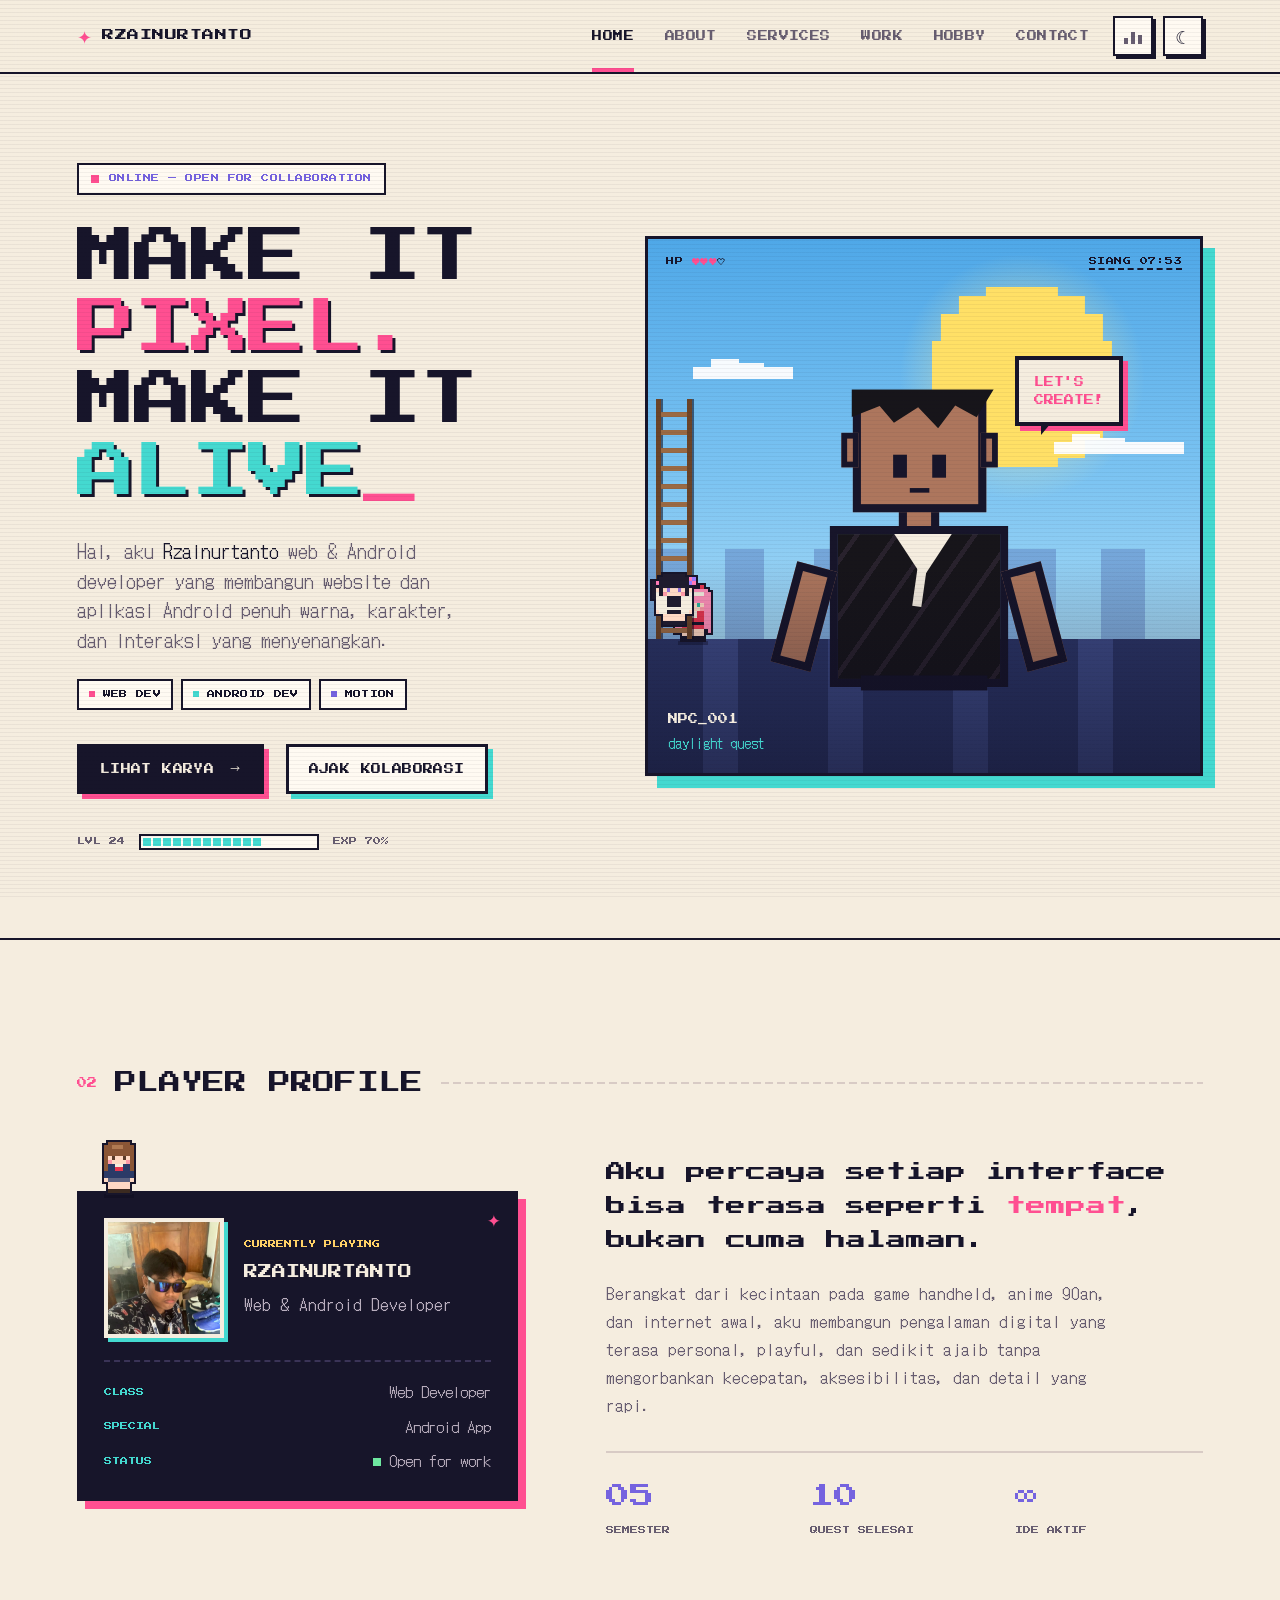
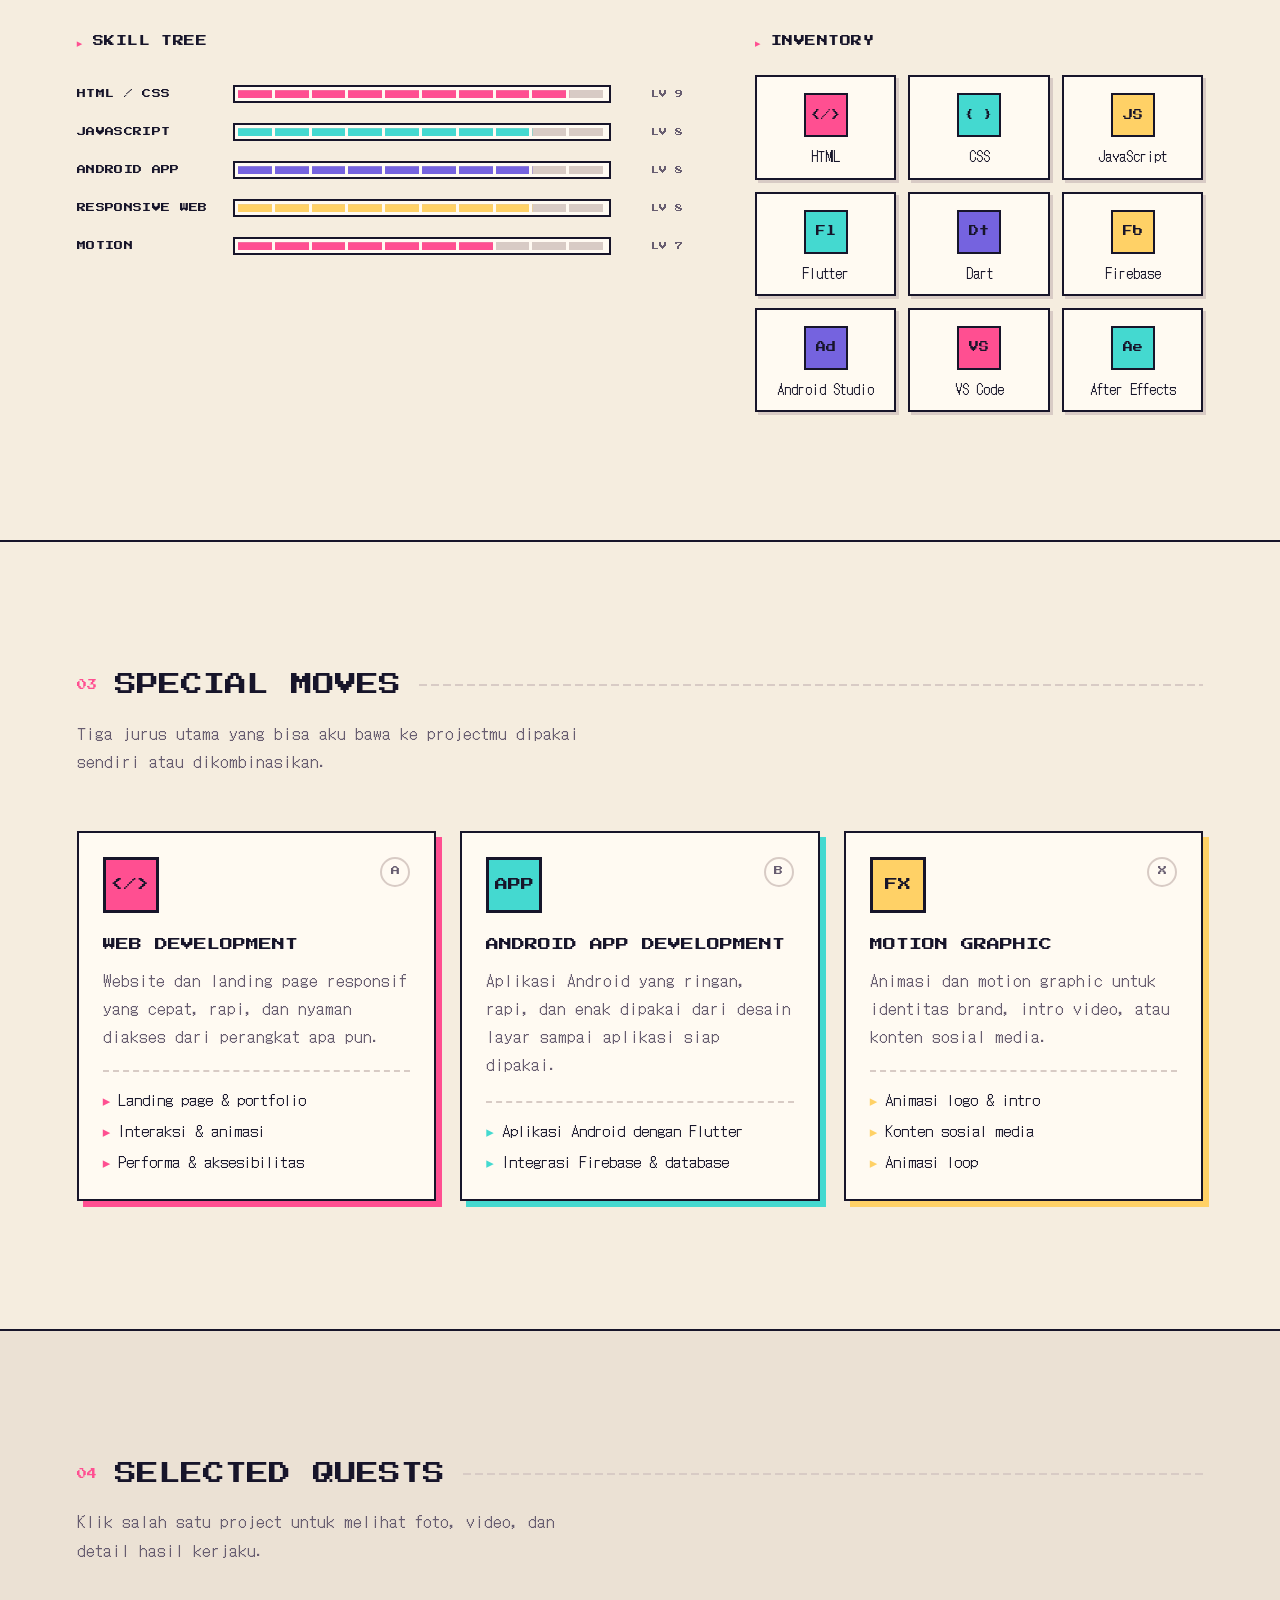
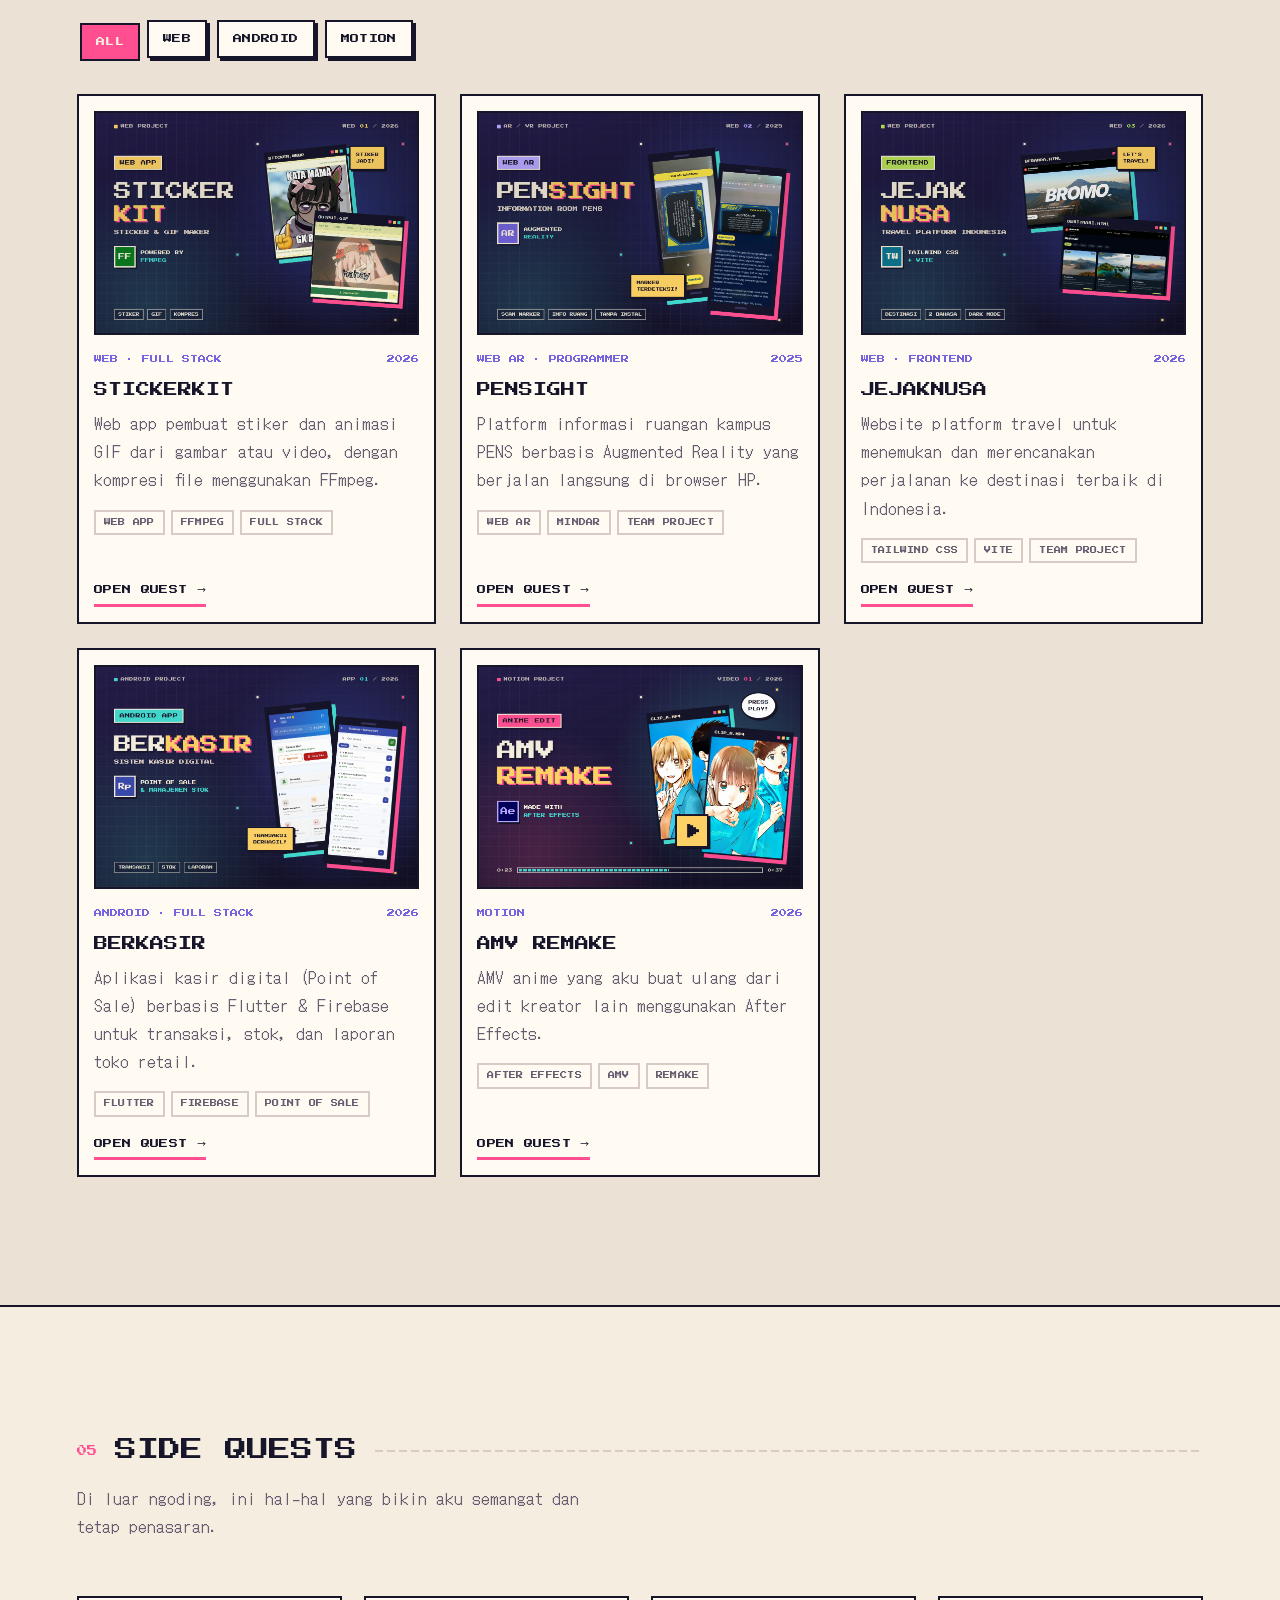
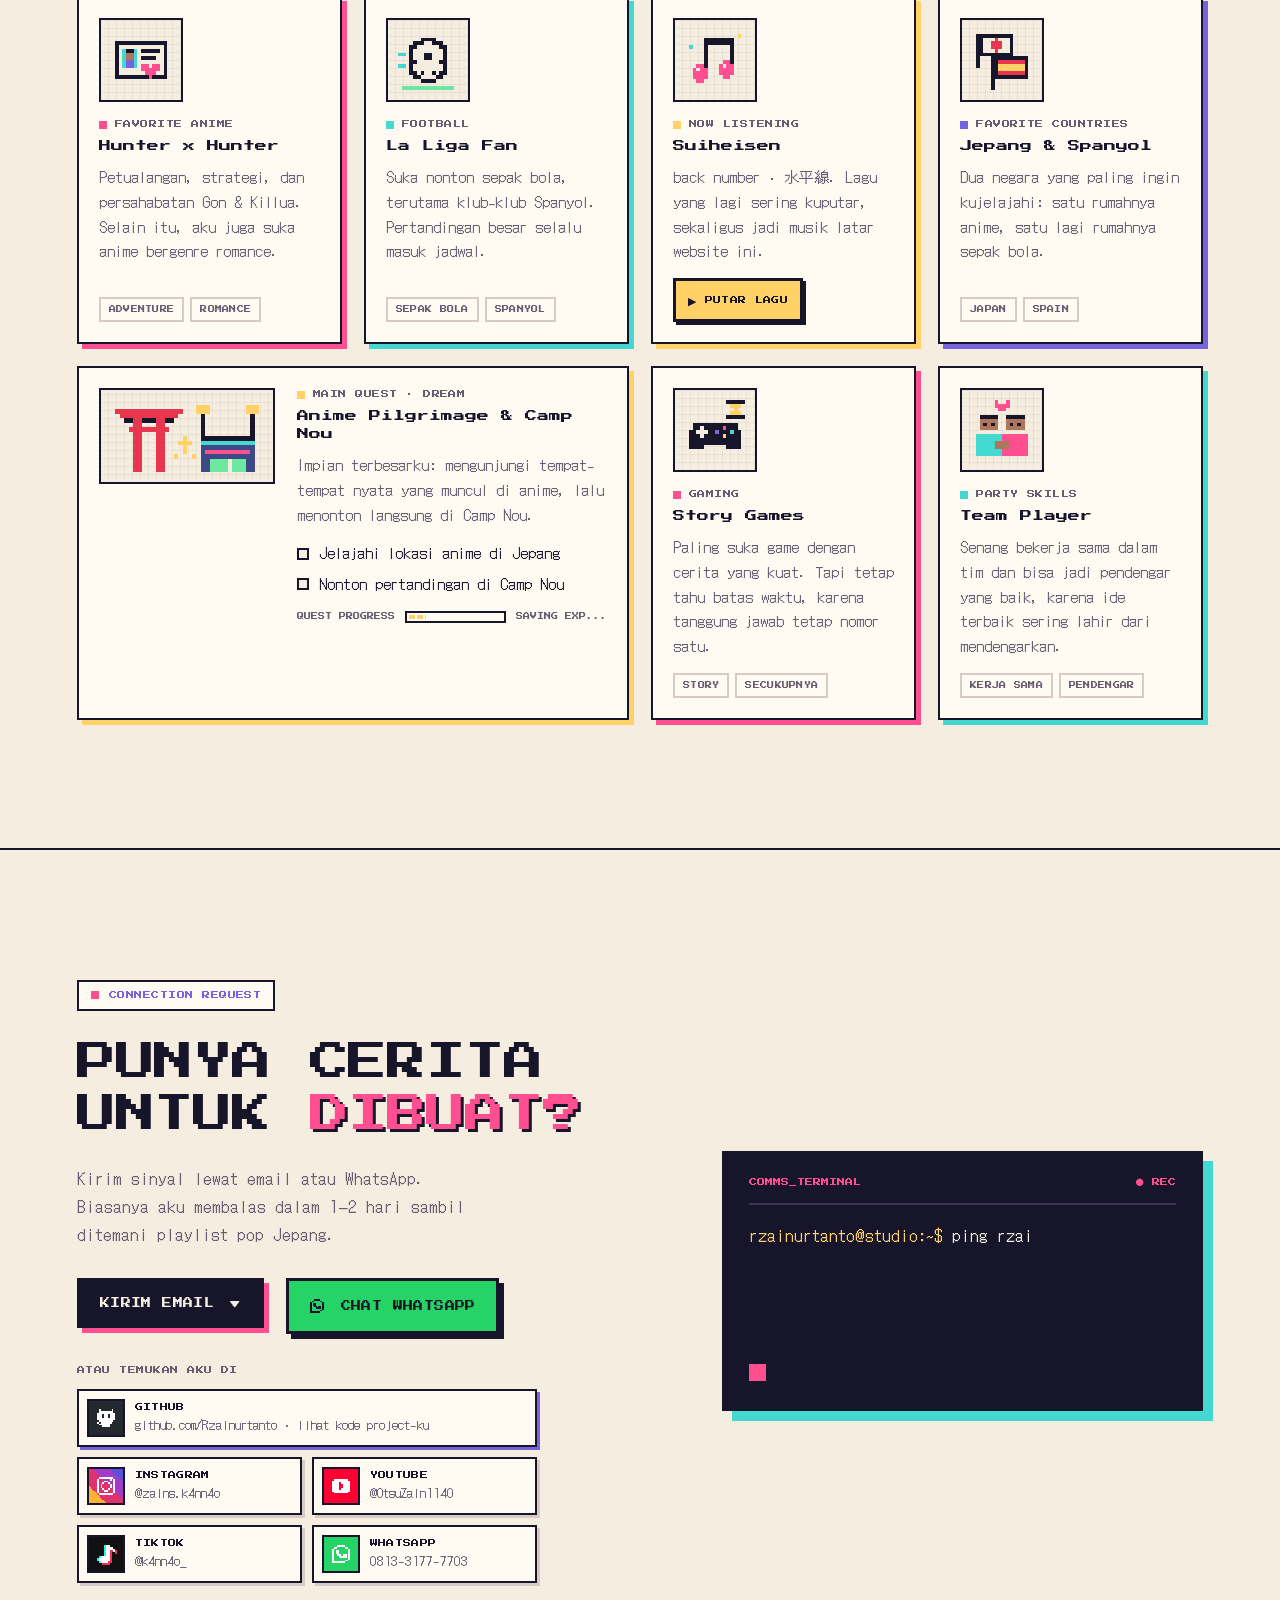
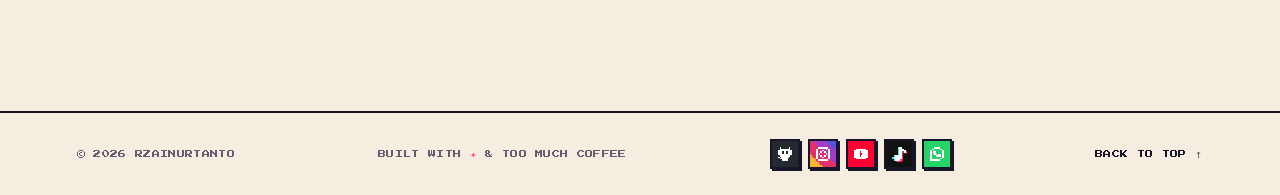
==== index.html @ 4cc68c36 "perbaikan" ====
<!doctype html>
<html lang="id" class="no-js">
<head>
  <meta charset="UTF-8" />
  <meta name="viewport" content="width=device-width, initial-scale=1.0" />
  <title>Rzainurtanto Web &amp; Android Developer</title>
  <meta name="description" content="Portfolio Rzainurtanto, web &amp; Android developer yang membangun website dan aplikasi Android yang cepat, rapi, dan interaktif." />
  <meta name="author" content="Rzainurtanto" />
  <meta name="theme-color" content="#f5eddf" />
  <meta property="og:type" content="website" />
  <meta property="og:title" content="Rzainurtanto — Web &amp; Android Developer" />
  <meta property="og:description" content="Website dan aplikasi Android yang terasa personal, playful, dan rapi." />
  <link rel="icon" href="data:image/svg+xml,%3Csvg xmlns='http://www.w3.org/2000/svg' viewBox='0 0 8 8' shape-rendering='crispEdges'%3E%3Crect width='8' height='8' fill='%2317152a'/%3E%3Cpath fill='%23ff4f91' d='M3 1h2v2h2v2H5v2H3V5H1V3h2z'/%3E%3C/svg%3E" />

  <!-- Terapkan tema sebelum render agar tidak berkedip -->
  <script>
    (function () {
      var root = document.documentElement;
      root.classList.replace('no-js', 'js');
      // Saat refresh, mulai dari atas (jangan pulihkan posisi scroll terakhir)
      if ('scrollRestoration' in history) history.scrollRestoration = 'manual';
      try {
        var theme = localStorage.getItem('theme');
        if (!theme) theme = matchMedia('(prefers-color-scheme: dark)').matches ? 'dark' : 'light';
        root.dataset.theme = theme;
      } catch (e) {}
    })();
  </script>

  <link rel="preconnect" href="https://fonts.googleapis.com" />
  <link rel="preconnect" href="https://fonts.gstatic.com" crossorigin />
  <link href="https://fonts.googleapis.com/css2?family=DotGothic16&family=Press+Start+2P&display=swap" rel="stylesheet" />
  <link rel="stylesheet" href="style.css" />
</head>
<body>
  <a class="skip-link" href="#main">Lewati ke konten</a>
  <div class="scanlines" aria-hidden="true"></div>

  <!-- ============ HEADER ============ -->
  <header class="topbar">
    <div class="topbar-inner">
      <a class="brand" href="#home" aria-label="Rzainurtanto, kembali ke beranda">
        <span class="brand-mark" aria-hidden="true">✦</span> RZAINURTANTO
      </a>

      <nav class="nav" aria-label="Navigasi utama">
        <ul class="nav-links" id="nav-links">
          <li><a class="active" aria-current="true" href="#home"><span>01</span>HOME</a></li>
          <li><a href="#about"><span>02</span>ABOUT</a></li>
          <li><a href="#services"><span>03</span>SERVICES</a></li>
          <li><a href="#work"><span>04</span>WORK</a></li>
          <li><a href="#hobby"><span>05</span>HOBBY</a></li>
          <li><a href="#contact"><span>06</span>CONTACT</a></li>
        </ul>
      </nav>

      <div class="topbar-actions">
        <div class="music-wrap">
          <button class="icon-button music-toggle" type="button" aria-expanded="false" aria-controls="music-panel" aria-label="Buka pemutar musik" title="Musik latar">
            <span class="music-icon" aria-hidden="true"><i></i><i></i><i></i></span>
          </button>
          <div class="music-panel" id="music-panel" role="group" aria-label="Pemutar musik" hidden>
            <div class="music-panel-top">
              <span><span class="music-dot" aria-hidden="true"></span> MUSIC PLAYER</span>
              <button class="music-close" type="button" aria-label="Tutup pemutar musik">X</button>
            </div>
            <div class="music-track">
              <span class="music-disc" aria-hidden="true"></span>
              <div class="music-meta">
                <p class="music-title">Suiheisen</p>
                <p class="music-artist">back number · 水平線</p>
              </div>
            </div>
            <div class="music-controls">
              <button class="music-play" type="button" aria-label="Putar lagu"><i aria-hidden="true"></i></button>
              <label class="music-volume">
                <span>VOL</span>
                <input type="range" min="0" max="100" step="5" value="5" aria-label="Volume musik" />
                <output>5%</output>
              </label>
            </div>
          </div>
        </div>
        <button class="icon-button theme-toggle" type="button" aria-pressed="false" aria-label="Aktifkan mode gelap">
          <span aria-hidden="true">☾</span>
        </button>
        <button class="icon-button menu-toggle" type="button" aria-expanded="false" aria-controls="nav-links" aria-label="Buka menu">
          <span class="burger" aria-hidden="true"></span>
        </button>
      </div>
    </div>
    <div class="exp-bar" aria-hidden="true"><i></i></div>
  </header>

  <main id="main">
    <!-- ============ HERO ============ -->
    <section id="home" class="hero shell" aria-labelledby="hero-title">
      <div class="hero-copy reveal">
        <p class="eyebrow"><span class="blink-dot" aria-hidden="true"></span> ONLINE — OPEN FOR COLLABORATION</p>
        <h1 id="hero-title">
          <span class="line">MAKE IT</span>
          <span class="line pink-text">PIXEL.</span>
          <span class="line">MAKE IT</span>
          <span class="line cyan-text">ALIVE<span class="cursor" aria-hidden="true">_</span></span>
        </h1>
        <p class="hero-intro">Hai, aku <strong>Rzainurtanto</strong> web &amp; Android developer yang membangun website dan aplikasi Android penuh warna, karakter, dan interaksi yang menyenangkan.</p>

        <ul class="role-list" aria-label="Keahlian utama">
          <li style="--c: var(--pink)">WEB DEV</li>
          <li style="--c: var(--cyan)">ANDROID DEV</li>
          <li style="--c: var(--violet)">MOTION</li>
        </ul>

        <div class="hero-actions">
          <a class="pixel-button" href="#work">LIHAT KARYA <span aria-hidden="true">→</span></a>
          <a class="pixel-button ghost" href="#contact">AJAK KOLABORASI</a>
        </div>

        <div class="status-line" aria-hidden="true">
          <span>LVL 24</span>
          <span class="status-bar"><i></i></span>
          <span>EXP 70%</span>
        </div>
      </div>

      <div class="hero-stage reveal" style="--d: .15s">
      <div class="hero-art" role="group" aria-label="Ilustrasi bergaya pixel: karakter di depan langit kota yang berubah mengikuti waktu">
        <div class="stars"></div>
        <div class="hud">
          <span>HP <b>♥♥♥</b>♡</span>
          <button class="hud-time" type="button" title="Klik untuk ganti waktu (pagi, siang, sore, malam)">MALAM 00:00</button>
        </div>
        <div class="moon"></div>
        <div class="cloud cloud-one"></div>
        <div class="cloud cloud-two"></div>
        <div class="city city-back"></div>
        <div class="city city-front"></div>

        <div class="character">
          <div class="head">
            <div class="hair-front"></div>
            <i class="ear left"></i><i class="ear right"></i>
            <span class="face-eye eye-left"></span><span class="face-eye eye-right"></span>
            <span class="mouth"></span>
          </div>
          <div class="neck"></div>
          <div class="body">
            <span class="collar"></span><span class="ribbon"></span>
            <i class="arm arm-left"></i><i class="arm arm-right"></i>
            <span class="pixel-phone"><i class="hand hand-left"></i><i class="hand hand-right"></i></span>
          </div>
        </div>

        <div class="speech-bubble"><span class="bubble-line-one">LET'S</span><br /><span class="bubble-line-two">CREATE!</span></div>
        <div class="ladder" aria-hidden="true"></div>
        <!-- Teman kecil yang berkeliaran di dalam pemandangan (fan art pixel chibi) -->
        <div class="buddy buddy-zerotwo" aria-hidden="true" title="Zero Two">
          <span class="zzz"><i>z</i><i>z</i><i>Z</i></span>
          <svg viewBox="0 0 12 15" shape-rendering="crispEdges">
            <rect x="3" y="0" width="1" height="2" fill="#e8364f"/><rect x="8" y="0" width="1" height="2" fill="#e8364f"/>
            <rect x="2" y="1" width="8" height="1" fill="#ff8fb8"/>
            <rect x="1" y="2" width="10" height="2" fill="#ff8fb8"/>
            <rect x="3" y="2" width="6" height="1" fill="#f5eddf"/>
            <rect x="1" y="4" width="2" height="8" fill="#ff8fb8"/><rect x="9" y="4" width="2" height="8" fill="#ff8fb8"/>
            <rect x="3" y="4" width="6" height="1" fill="#ff8fb8"/>
            <rect x="3" y="5" width="6" height="2" fill="#ffd9c4"/>
            <g class="eye-open"><rect x="4" y="5" width="1" height="1" fill="#2bb5a0"/><rect x="7" y="5" width="1" height="1" fill="#2bb5a0"/></g>
            <g class="eye-closed"><rect x="3.7" y="5.55" width="1.6" height="0.45" fill="#17152a"/><rect x="6.7" y="5.55" width="1.6" height="0.45" fill="#17152a"/></g>
            <rect x="3" y="6" width="1" height="1" fill="#ff9aa8"/><rect x="8" y="6" width="1" height="1" fill="#ff9aa8"/>
            <rect x="3" y="7" width="6" height="5" fill="#e8364f"/>
            <rect x="5" y="7" width="2" height="2" fill="#f5eddf"/>
            <rect x="3" y="10" width="6" height="1" fill="#17152a"/>
            <rect x="1" y="12" width="1" height="1" fill="#ff8fb8"/><rect x="10" y="12" width="1" height="1" fill="#ff8fb8"/>
            <g class="leg-a"><rect x="3" y="12" width="2" height="2" fill="#ffd9c4"/><rect x="7" y="12" width="2" height="2" fill="#ffd9c4"/><rect x="3" y="14" width="2" height="1" fill="#17152a"/><rect x="7" y="14" width="2" height="1" fill="#17152a"/></g>
            <g class="leg-b"><rect x="4" y="12" width="2" height="2" fill="#ffd9c4"/><rect x="6" y="12" width="2" height="2" fill="#ffd9c4"/><rect x="4" y="14" width="2" height="1" fill="#17152a"/><rect x="6" y="14" width="2" height="1" fill="#17152a"/></g>
          </svg>
        </div>

        <div class="buddy buddy-kanao" aria-hidden="true" title="Kanao Tsuyuri">
          <span class="zzz"><i>z</i><i>z</i><i>Z</i></span>
          <svg viewBox="0 0 12 15" shape-rendering="crispEdges">
            <rect x="3" y="1" width="6" height="1" fill="#1f1b2e"/>
            <rect x="2" y="2" width="8" height="3" fill="#1f1b2e"/>
            <rect x="10" y="2" width="1" height="1" fill="#ff7ab6"/><rect x="11" y="2" width="1" height="1" fill="#9c7bff"/>
            <rect x="10" y="3" width="1" height="1" fill="#9c7bff"/><rect x="11" y="3" width="1" height="1" fill="#ff7ab6"/>
            <rect x="0" y="3" width="2" height="1" fill="#1f1b2e"/><rect x="1" y="3" width="1" height="1" fill="#ff7ab6"/>
            <rect x="0" y="4" width="1" height="4" fill="#1f1b2e"/>
            <rect x="2" y="5" width="1" height="2" fill="#1f1b2e"/><rect x="9" y="5" width="1" height="2" fill="#1f1b2e"/>
            <rect x="3" y="5" width="6" height="2" fill="#ffd9c4"/>
            <g class="eye-open"><rect x="4" y="5" width="1" height="1" fill="#8f6bd6"/><rect x="7" y="5" width="1" height="1" fill="#8f6bd6"/></g>
            <g class="eye-closed"><rect x="3.7" y="5.55" width="1.6" height="0.45" fill="#17152a"/><rect x="6.7" y="5.55" width="1.6" height="0.45" fill="#17152a"/></g>
            <rect x="3" y="6" width="1" height="1" fill="#ff9aa8"/><rect x="8" y="6" width="1" height="1" fill="#ff9aa8"/>
            <rect x="2" y="7" width="8" height="5" fill="#f5eddf"/>
            <rect x="4" y="7" width="4" height="5" fill="#1f1b2e"/>
            <rect x="4" y="10" width="4" height="1" fill="#f5eddf"/>
            <g class="leg-a"><rect x="10" y="6" width="1" height="3" fill="#f5eddf"/><rect x="10" y="5" width="1" height="1" fill="#ffd9c4"/><rect x="1" y="8" width="1" height="3" fill="#f5eddf"/><rect x="1" y="11" width="1" height="1" fill="#ffd9c4"/></g>
            <g class="leg-b"><rect x="10" y="8" width="1" height="3" fill="#f5eddf"/><rect x="10" y="11" width="1" height="1" fill="#ffd9c4"/><rect x="1" y="6" width="1" height="3" fill="#f5eddf"/><rect x="1" y="5" width="1" height="1" fill="#ffd9c4"/></g>
            <g class="leg-a"><rect x="3" y="12" width="2" height="2" fill="#ffd9c4"/><rect x="7" y="12" width="2" height="2" fill="#ffd9c4"/><rect x="3" y="14" width="2" height="1" fill="#1f1b2e"/><rect x="7" y="14" width="2" height="1" fill="#1f1b2e"/></g>
            <g class="leg-b"><rect x="4" y="12" width="2" height="2" fill="#ffd9c4"/><rect x="6" y="12" width="2" height="2" fill="#ffd9c4"/><rect x="4" y="14" width="2" height="1" fill="#1f1b2e"/><rect x="6" y="14" width="2" height="1" fill="#1f1b2e"/></g>
          </svg>
        </div>
        <div class="art-label"><span>NPC_001</span><small class="scene-label">night shift</small></div>
      </div>
      </div>
    </section>

    <!-- ============ ABOUT ============ -->
    <section id="about" class="section" aria-labelledby="about-title">
      <div class="shell">
        <div class="section-head reveal">
          <div class="section-heading"><span class="section-number">02</span><h2 id="about-title">PLAYER PROFILE</h2><span class="heading-line"></span></div>
        </div>

        <div class="profile-grid">
          <aside class="profile-card reveal">
            <div class="profile-top">
              <div class="avatar-frame">
                <img class="profile-photo" src="assets/profile/foto-profil.jpg" alt="Foto Rzainurtanto" width="720" height="963" loading="lazy" />
              </div>
              <div>
                <p class="card-kicker">CURRENTLY PLAYING</p>
                <h3>RZAINURTANTO</h3>
                <p class="muted">Web &amp; Android Developer</p>
              </div>
            </div>
            <dl class="profile-meta">
              <div><dt>CLASS</dt><dd>Web Developer</dd></div>
              <div><dt>SPECIAL</dt><dd>Android App</dd></div>
              <div><dt>STATUS</dt><dd><span class="status-dot" aria-hidden="true"></span>Open for work</dd></div>
            </dl>
            <span class="card-corner" aria-hidden="true">✦</span>

            <!-- Chinatsu Kano (fan art pixel chibi) mondar-mandir di atas kartu -->
            <div class="buddy buddy-chinatsu" aria-hidden="true" title="Chinatsu Kano">
              <span class="zzz"><i>z</i><i>z</i><i>Z</i></span>
              <svg viewBox="0 0 12 15" shape-rendering="crispEdges">
                <rect x="3" y="1" width="6" height="1" fill="#8a5636"/>
                <rect x="2" y="2" width="8" height="3" fill="#8a5636"/>
                <rect x="4" y="2" width="3" height="1" fill="#b07a52"/>
                <rect x="2" y="5" width="1" height="4" fill="#8a5636"/><rect x="9" y="5" width="1" height="4" fill="#8a5636"/>
                <rect x="3" y="5" width="6" height="2" fill="#ffd9c4"/>
                <g class="eye-open"><rect x="4" y="5" width="1" height="1" fill="#5a3b2a"/><rect x="7" y="5" width="1" height="1" fill="#5a3b2a"/></g>
                <g class="eye-closed"><rect x="3.7" y="5.55" width="1.6" height="0.45" fill="#17152a"/><rect x="6.7" y="5.55" width="1.6" height="0.45" fill="#17152a"/></g>
                <rect x="3" y="6" width="1" height="1" fill="#ff9aa8"/><rect x="8" y="6" width="1" height="1" fill="#ff9aa8"/>
                <rect x="3" y="7" width="6" height="4" fill="#2b3a67"/>
                <rect x="5" y="7" width="2" height="1" fill="#f5eddf"/>
                <rect x="5" y="8" width="2" height="1" fill="#e8364f"/>
                <rect x="2" y="9" width="1" height="2" fill="#2b3a67"/><rect x="9" y="9" width="1" height="2" fill="#2b3a67"/>
                <rect x="2" y="11" width="1" height="1" fill="#ffd9c4"/><rect x="9" y="11" width="1" height="1" fill="#ffd9c4"/>
                <rect x="3" y="11" width="6" height="1" fill="#5b6180"/>
                <g class="leg-a"><rect x="3" y="12" width="2" height="2" fill="#ffd9c4"/><rect x="7" y="12" width="2" height="2" fill="#ffd9c4"/><rect x="3" y="14" width="2" height="1" fill="#3b2a20"/><rect x="7" y="14" width="2" height="1" fill="#3b2a20"/></g>
                <g class="leg-b"><rect x="4" y="12" width="2" height="2" fill="#ffd9c4"/><rect x="6" y="12" width="2" height="2" fill="#ffd9c4"/><rect x="4" y="14" width="2" height="1" fill="#3b2a20"/><rect x="6" y="14" width="2" height="1" fill="#3b2a20"/></g>
              </svg>
            </div>
          </aside>

          <div class="about-text reveal" style="--d: .1s">
            <p class="big-copy">Aku percaya setiap interface bisa terasa seperti <em>tempat</em>, bukan cuma halaman.</p>
            <p>Berangkat dari kecintaan pada game handheld, anime 90an, dan internet awal, aku membangun pengalaman digital yang terasa personal, playful, dan sedikit ajaib tanpa mengorbankan kecepatan, aksesibilitas, dan detail yang rapi.</p>
            <dl class="stats">
              <div><dt>SEMESTER</dt><dd>05</dd></div>
              <div><dt>QUEST SELESAI</dt><dd>10</dd></div>
              <div><dt>IDE AKTIF</dt><dd>∞</dd></div>
            </dl>
          </div>
        </div>

        <div class="skills-grid">
          <div class="skill-tree reveal">
            <h3 class="panel-title"><span aria-hidden="true">▸</span> SKILL TREE</h3>
            <ul class="skill-list">
              <li class="skill" style="--level: 9; --c: var(--pink); --i: 0"><span class="skill-name">HTML / CSS</span><span class="skill-bar"><i></i></span><span class="skill-level">LV 9<span class="sr-only"> dari 10</span></span></li>
              <li class="skill" style="--level: 8; --c: var(--cyan); --i: 1"><span class="skill-name">JAVASCRIPT</span><span class="skill-bar"><i></i></span><span class="skill-level">LV 8<span class="sr-only"> dari 10</span></span></li>
              <li class="skill" style="--level: 8; --c: var(--violet); --i: 2"><span class="skill-name">ANDROID APP</span><span class="skill-bar"><i></i></span><span class="skill-level">LV 8<span class="sr-only"> dari 10</span></span></li>
              <li class="skill" style="--level: 8; --c: var(--yellow); --i: 3"><span class="skill-name">RESPONSIVE WEB</span><span class="skill-bar"><i></i></span><span class="skill-level">LV 8<span class="sr-only"> dari 10</span></span></li>
              <li class="skill" style="--level: 7; --c: var(--pink); --i: 4"><span class="skill-name">MOTION</span><span class="skill-bar"><i></i></span><span class="skill-level">LV 7<span class="sr-only"> dari 10</span></span></li>
            </ul>
          </div>

          <div class="inventory reveal" style="--d: .1s">
            <h3 class="panel-title"><span aria-hidden="true">▸</span> INVENTORY</h3>
            <ul class="inventory-grid">
              <li><span class="item-icon" style="--c: var(--pink)" aria-hidden="true">&lt;/&gt;</span>HTML</li>
              <li><span class="item-icon" style="--c: var(--cyan)" aria-hidden="true">{ }</span>CSS</li>
              <li><span class="item-icon" style="--c: var(--yellow)" aria-hidden="true">JS</span>JavaScript</li>
              <li><span class="item-icon" style="--c: var(--cyan)" aria-hidden="true">Fl</span>Flutter</li>
              <li><span class="item-icon" style="--c: var(--violet)" aria-hidden="true">Dt</span>Dart</li>
              <li><span class="item-icon" style="--c: var(--yellow)" aria-hidden="true">Fb</span>Firebase</li>
              <li><span class="item-icon" style="--c: var(--violet)" aria-hidden="true">Ad</span>Android Studio</li>
              <li><span class="item-icon" style="--c: var(--pink)" aria-hidden="true">VS</span>VS Code</li>
              <li><span class="item-icon" style="--c: var(--cyan)" aria-hidden="true">Ae</span>After Effects</li>
            </ul>
          </div>
        </div>
      </div>
    </section>

    <!-- ============ SERVICES ============ -->
    <section id="services" class="section" aria-labelledby="services-title">
      <div class="shell">
        <div class="section-head reveal">
          <div class="section-heading"><span class="section-number">03</span><h2 id="services-title">SPECIAL MOVES</h2><span class="heading-line"></span></div>
          <p class="section-lead">Tiga jurus utama yang bisa aku bawa ke projectmu dipakai sendiri atau dikombinasikan.</p>
        </div>

        <div class="moves-grid">
          <article class="move-card reveal" style="--accent: var(--pink)">
            <div class="move-top"><span class="move-icon" aria-hidden="true">&lt;/&gt;</span><span class="move-key" aria-hidden="true">A</span></div>
            <h3>WEB DEVELOPMENT</h3>
            <p>Website dan landing page responsif yang cepat, rapi, dan nyaman diakses dari perangkat apa pun.</p>
            <ul class="move-list"><li>Landing page &amp; portfolio</li><li>Interaksi &amp; animasi</li><li>Performa &amp; aksesibilitas</li></ul>
          </article>
          <article class="move-card reveal" style="--accent: var(--cyan); --d: .1s">
            <div class="move-top"><span class="move-icon" aria-hidden="true">APP</span><span class="move-key" aria-hidden="true">B</span></div>
            <h3>ANDROID APP DEVELOPMENT</h3>
            <p>Aplikasi Android yang ringan, rapi, dan enak dipakai dari desain layar sampai aplikasi siap dipakai.</p>
            <ul class="move-list"><li>Aplikasi Android dengan Flutter</li><li>Integrasi Firebase &amp; database</li></ul>
          </article>
          <article class="move-card reveal" style="--accent: var(--yellow); --d: .2s">
            <div class="move-top"><span class="move-icon" aria-hidden="true">FX</span><span class="move-key" aria-hidden="true">X</span></div>
            <h3>MOTION GRAPHIC</h3>
            <p>Animasi dan motion graphic untuk identitas brand, intro video, atau konten sosial media.</p>
            <ul class="move-list"><li>Animasi logo &amp; intro</li><li>Konten sosial media</li><li>Animasi loop</li></ul>
          </article>
        </div>
      </div>
    </section>

    <!-- ============ WORK ============ -->
    <section id="work" class="section section-alt" aria-labelledby="work-title">
      <div class="shell">
        <div class="section-head reveal">
          <div class="section-heading"><span class="section-number">04</span><h2 id="work-title">SELECTED QUESTS</h2><span class="heading-line"></span></div>
          <p class="section-lead">Klik salah satu project untuk melihat foto, video, dan detail hasil kerjaku.</p>
        </div>

        <div class="filter-tabs reveal" role="group" aria-label="Filter project">
          <button class="filter active" type="button" data-filter="all" aria-pressed="true">ALL</button>
          <button class="filter" type="button" data-filter="web" aria-pressed="false">WEB</button>
          <button class="filter" type="button" data-filter="android" aria-pressed="false">ANDROID</button>
          <button class="filter" type="button" data-filter="motion" aria-pressed="false">MOTION</button>
        </div>
        <p class="sr-only" id="filter-status" aria-live="polite"></p>

        <!--
          CARA MENGISI PROJECT
          - data-images : daftar foto/video hasil kerja (pisahkan dengan koma). Taruh file-nya di folder "assets/projects/<nama-project>/".
                          Video (.mp4 / .webm) otomatis tampil dengan tombol play.
          - data-poster : (opsional) gambar cover untuk project video.
                          Foto pertama otomatis jadi cover kartu. Kalau fotonya belum ada, tampil placeholder.
          - data-link   : link project (website, GitHub, Google Drive, Behance, dll). Kosongkan kalau belum ada.
          - data-link-label : tulisan pada tombol link.
          - data-link-alt / data-link-alt-label : (opsional) tombol link kedua, misalnya video demo.
          - <template class="project-detail"> : deskripsi lengkap yang muncul di jendela detail.
        -->
        <div class="project-grid">
          <article class="project-card reveal" data-category="web"
            data-images="assets/projects/stickerkit/01-upload.jpg, assets/projects/stickerkit/02-crop.jpg, assets/projects/stickerkit/03-editor.jpg, assets/projects/stickerkit/04-hapus-background.jpg, assets/projects/stickerkit/05-pengaturan-teks.jpg, assets/projects/stickerkit/06-hasil-stiker.jpg, assets/projects/stickerkit/07-gif-editor.jpg, assets/projects/stickerkit/08-potong-durasi.jpg, assets/projects/stickerkit/09-hasil-gif.jpg"
            data-poster="assets/projects/stickerkit/poster.jpg"
            data-link="" data-link-label="KUNJUNGI WEBSITE">
            <div class="project-visual visual-one" aria-hidden="true"><span class="visual-sun"></span><span class="visual-window"></span><span class="visual-plant"></span><span class="visual-hint">LIHAT DETAIL</span></div>
            <div class="project-meta"><span>WEB · FULL STACK</span><span>2026</span></div>
            <h3>STICKERKIT</h3>
            <p>Web app pembuat stiker dan animasi GIF dari gambar atau video, dengan kompresi file menggunakan FFmpeg.</p>
            <ul class="project-tags"><li>WEB APP</li><li>FFMPEG</li><li>FULL STACK</li></ul>
            <button type="button" class="project-link">OPEN QUEST <span aria-hidden="true">→</span></button>
            <template class="project-detail">
              <p><strong>StickerKit</strong> adalah web app untuk membuat <strong>stiker</strong> dan <strong>animasi GIF</strong> langsung dari browser. Pengguna cukup mengunggah gambar untuk diubah menjadi stiker, atau mengunggah video untuk dikonversi menjadi GIF, lengkap dengan teks ala meme. Project ini aku buat sebagai <strong>tugas kuliah di PENS</strong> (Politeknik Elektronika Negeri Surabaya).</p>
              <p>Pemrosesan video dan kompresi gambar memakai <strong>FFmpeg</strong>, sehingga hasil akhirnya ringan dan siap dibagikan, misalnya sebagai stiker WhatsApp.</p>
              <h4>PERAN</h4>
              <p><strong>Full Stack Developer.</strong> Aku mengerjakan tampilan dan alur penggunaan di sisi frontend, sekaligus pemrosesan file dengan FFmpeg di sisi backend.</p>
              <h4>FITUR UTAMA</h4>
              <ul>
                <li>Upload gambar (JPG, PNG) atau video (MP4, MOV) hingga 50 MB lewat drag &amp; drop</li>
                <li>Crop gambar dengan opsi rasio 1:1 yang pas untuk stiker WhatsApp</li>
                <li>Hapus background gambar</li>
                <li>Teks ala meme: pilih font, gaya, ukuran, warna, dan outline, lalu geser posisinya langsung di preview</li>
                <li>Export stiker ke PNG atau WebP dengan 3 pilihan resolusi yang sekaligus mengompres ukuran file</li>
                <li>Konversi video ke GIF: potong durasi, atur FPS (5–15), pilih resolusi, dan tambahkan teks yang diembed langsung ke GIF</li>
                <li>Estimasi ukuran file sebelum diunduh</li>
              </ul>
            </template>
          </article>

          <article class="project-card reveal" style="--d: .1s" data-category="web"
            data-images="assets/projects/pensight/01-menu.jpg, assets/projects/pensight/02-scan-marker.jpg, assets/projects/pensight/03-info-ruangan.jpg, assets/projects/pensight/04-tentang.jpg, assets/projects/pensight/05-proses-pengerjaan.jpg"
            data-poster="assets/projects/pensight/poster.jpg"
            data-link="https://rzainurtanto.met.student.pens.ac.id/PENSIGHT/index.html" data-link-label="COBA PENSIGHT"
            data-link-alt="https://www.instagram.com/p/DR6IABmk-td/" data-link-alt-label="VIDEO DEMO">
            <div class="project-visual visual-one" aria-hidden="true"><span class="visual-sun"></span><span class="visual-window"></span><span class="visual-plant"></span><span class="visual-hint">LIHAT DETAIL</span></div>
            <div class="project-meta"><span>WEB AR · PROGRAMMER</span><span>2025</span></div>
            <h3>PENSIGHT</h3>
            <p>Platform informasi ruangan kampus PENS berbasis Augmented Reality yang berjalan langsung di browser HP.</p>
            <ul class="project-tags"><li>WEB AR</li><li>MINDAR</li><li>TEAM PROJECT</li></ul>
            <button type="button" class="project-link">OPEN QUEST <span aria-hidden="true">→</span></button>
            <template class="project-detail">
              <p><strong>PENSIGHT</strong> adalah platform informasi ruangan berbasis <strong>Augmented Reality (AR)</strong> untuk kampus PENS. Cukup arahkan kamera HP ke marker di depan ruangan, lalu papan info virtual muncul melayang di atas marker, lengkap dengan nama ruangan, fungsi, dan fasilitasnya.</p>
              <p>Aplikasinya berjalan langsung di browser (<strong>WebAR</strong>), jadi mahasiswa, dosen, maupun pengunjung bisa memakainya tanpa menginstal aplikasi. Project ini dibuat sebagai <strong>tugas kuliah</strong> oleh tim mahasiswa TRM A 2024 PENS.</p>
              <h4>PERAN</h4>
              <p><strong>Programmer.</strong> Aku mengerjakan sisi kode bersama satu rekan programmer, yaitu halaman web dan sistem ARnya, dalam tim enam orang (1 project manager, 2 programmer, 3 creative) dengan bimbingan dosen pengampu.</p>
              <h4>FITUR UTAMA</h4>
              <ul>
                <li><strong>23 marker</strong> untuk <strong>17 lokasi kampus</strong>: lab multimedia, ruang dosen, auditorium, perpustakaan, mushola, mini teater, data center, cafetaria, dan lainnya</li>
                <li>Saat marker terdeteksi, papan info AR muncul melayang dan tombol "Lihat info" tampil otomatis</li>
                <li>Panel info ruangan (kode ruang, nama, deskripsi, fasilitas) yang tetap terbaca walau kamera digeser</li>
                <li>Halaman tutorial dengan video cara menggunakan</li>
                <li>Berjalan di browser HP tanpa perlu instalasi aplikasi</li>
              </ul>
              <h4>TEKNOLOGI</h4>
              <ul>
                <li>HTML, CSS, dan JavaScript</li>
                <li>A-Frame (framework WebXR) dan MindAR (image tracking) untuk AR di browser</li>
              </ul>
            </template>
          </article>

          <article class="project-card reveal" data-category="web"
            data-images="assets/projects/jejaknusa/01-beranda.jpg, assets/projects/jejaknusa/02-cerita-terbaru.jpg, assets/projects/jejaknusa/03-promosi-travel.jpg, assets/projects/jejaknusa/04-tren-gunung.jpg, assets/projects/jejaknusa/05-jelajahi-indonesia.jpg, assets/projects/jejaknusa/06-daftar-destinasi.jpg, assets/projects/jejaknusa/07-tentang-kami.jpg, assets/projects/jejaknusa/08-galeri.jpg"
            data-poster="assets/projects/jejaknusa/poster.jpg"
            data-link="https://arguspermono.github.io/frontend-web-jejaknusa" data-link-label="KUNJUNGI WEBSITE"
            data-link-alt="https://github.com/arguspermono/frontend-web-jejaknusa" data-link-alt-label="LIHAT DI GITHUB">
            <div class="project-visual visual-one" aria-hidden="true"><span class="visual-sun"></span><span class="visual-window"></span><span class="visual-plant"></span><span class="visual-hint">LIHAT DETAIL</span></div>
            <div class="project-meta"><span>WEB · FRONTEND</span><span>2026</span></div>
            <h3>JEJAKNUSA</h3>
            <p>Website platform travel untuk menemukan dan merencanakan perjalanan ke destinasi terbaik di Indonesia.</p>
            <ul class="project-tags"><li>TAILWIND CSS</li><li>VITE</li><li>TEAM PROJECT</li></ul>
            <button type="button" class="project-link">OPEN QUEST <span aria-hidden="true">→</span></button>
            <template class="project-detail">
              <p><strong>JejakNusa</strong> adalah website platform travel untuk menemukan dan merencanakan perjalanan ke destinasi terbaik di Indonesia, dari Gunung Bromo dan Raja Ampat sampai Candi Borobudur, lengkap dengan cerita perjalanan dan galeri.</p>
              <p>Project ini dibuat sebagai <strong>tugas kuliah</strong> oleh tim lima orang. Fokusnya ada di tampilan dan pengalaman pengguna, jadi data destinasinya disimpan secara statis tanpa database, dan websitenya di-deploy otomatis ke GitHub Pages.</p>
              <h4>PERAN</h4>
              <p><strong>Frontend Developer.</strong> Aku menjadi salah satu dari dua pengembang frontend, membangun halaman dan komponen website bersama rekan satu tim. Timnya terdiri dari project manager, UI/UX designer, 2 frontend developer, dan quality control.</p>
              <h4>FITUR UTAMA</h4>
              <ul>
                <li>Halaman Beranda, Destinasi, Detail Destinasi, Artikel, dan Tentang Kami</li>
                <li>Filter destinasi berdasarkan kategori: alam, budaya, gunung, pantai, dan kota</li>
                <li>Dua bahasa (Indonesia &amp; Inggris) yang bisa diganti kapan saja</li>
                <li>Mode gelap dan terang</li>
                <li>Peta Google Maps untuk rute menuju destinasi</li>
                <li>Komponen modular (navbar, footer, dan lainnya) yang dimuat dengan JavaScript, sehingga kodenya tetap rapi</li>
                <li>Responsif di HP maupun desktop</li>
              </ul>
              <h4>TEKNOLOGI</h4>
              <ul>
                <li>HTML5 dan JavaScript (vanilla)</li>
                <li>Tailwind CSS</li>
                <li>Vite sebagai build tool</li>
                <li>GitHub Actions untuk deploy otomatis ke GitHub Pages</li>
              </ul>
            </template>
          </article>

          <article class="project-card reveal" style="--d: .1s" data-category="android"
            data-images="assets/projects/berkasir/01-loading.jpg, assets/projects/berkasir/02-pilih-kasir.jpg, assets/projects/berkasir/03-login.jpg, assets/projects/berkasir/04-dashboard.jpg, assets/projects/berkasir/05-transaksi.jpg, assets/projects/berkasir/06-riwayat.jpg, assets/projects/berkasir/07-pelanggan.jpg, assets/projects/berkasir/08-laporan.jpg"
            data-poster="assets/projects/berkasir/poster.jpg"
            data-link="" data-link-label="LIHAT DI GITHUB">
            <div class="project-visual visual-four" aria-hidden="true"><span class="app-phone"><span class="app-screen"><i></i><i></i><i></i><i></i><i></i></span></span><span class="app-badge">v1.0</span><span class="visual-hint">LIHAT DETAIL</span></div>
            <div class="project-meta"><span>ANDROID · FULL STACK</span><span>2026</span></div>
            <h3>BERKASIR</h3>
            <p>Aplikasi kasir digital (Point of Sale) berbasis Flutter &amp; Firebase untuk transaksi, stok, dan laporan toko retail.</p>
            <ul class="project-tags"><li>FLUTTER</li><li>FIREBASE</li><li>POINT OF SALE</li></ul>
            <button type="button" class="project-link">OPEN QUEST <span aria-hidden="true">→</span></button>
            <template class="project-detail">
              <p><strong>Berkasir</strong> adalah aplikasi kasir digital (Point of Sale) untuk Android yang aku bangun dengan <strong>Flutter</strong> dan <strong>Firebase</strong>, dan diterapkan di <strong>Tabreez Mart</strong>. Aplikasi ini menggantikan pencatatan manual: penjualan, stok, pembelian ke supplier, sampai laporan laba rugi tercatat rapi dalam satu sistem.</p>
              <p>Dari satu codebase, aku menghasilkan <strong>dua aplikasi</strong>: <strong>Berkasir Kasir</strong> untuk melayani pembeli di meja kasir, dan <strong>Berkasir Owner</strong> untuk pemilik toko yang memantau bisnis. Data tersinkron secara real-time lewat Cloud Firestore, dengan hak akses berbeda untuk owner dan kasir.</p>
              <h4>PERAN</h4>
              <p><strong>Full Stack Developer.</strong> Aku mengerjakan tampilan dan alur aplikasi di Flutter, sekaligus sisi backend di Firebase: struktur database, autentikasi akun kasir, dan aturan hak akses.</p>
              <h4>FITUR UTAMA</h4>
              <ul>
                <li>Login kasir dengan PIN, multi-akun, dan manajemen shift (ganti shift &amp; tutup toko)</li>
                <li>Transaksi cepat: cari produk, filter kategori, scan barcode dengan kamera, dan harga khusus per pelanggan</li>
                <li>Cetak struk ke printer thermal Bluetooth atau kirim struk lewat WhatsApp</li>
                <li>Faktur pembelian supplier, stock opname, retur pembeli, dan retur ke supplier</li>
                <li>Laporan transaksi, stok, dan laba rugi yang bisa diekspor ke PDF dan Excel</li>
                <li>Generate dan cetak label barcode produk, serta import data produk dari CSV</li>
                <li>Log aktivitas kasir yang bisa dipantau oleh owner</li>
              </ul>
              <h4>TEKNOLOGI</h4>
              <ul>
                <li>Flutter (Dart), sekitar 30.000 baris kode</li>
                <li>Firebase Authentication &amp; Cloud Firestore (real time, Security Rules berbasis peran)</li>
                <li>Bluetooth thermal printer, barcode scanner, PDF &amp; Excel export</li>
              </ul>
              <p class="modal-note">Source code bersifat private karena aplikasi ini digunakan langsung oleh toko.</p>
            </template>
          </article>

          <article class="project-card reveal" style="--d: .1s" data-category="motion"
            data-images="assets/projects/amv-remake/video.mp4"
            data-poster="assets/projects/amv-remake/poster.jpg"
            data-link="" data-link-label="TONTON VIDEO">
            <div class="project-visual visual-three" aria-hidden="true"><span class="motion-ring"></span><span class="motion-core">PLAY</span><span class="visual-hint">PUTAR VIDEO</span></div>
            <div class="project-meta"><span>MOTION</span><span>2026</span></div>
            <h3>AMV REMAKE</h3>
            <p>AMV anime yang aku buat ulang dari edit kreator lain menggunakan After Effects.</p>
            <ul class="project-tags"><li>AFTER EFFECTS</li><li>AMV</li><li>REMAKE</li></ul>
            <button type="button" class="project-link">OPEN QUEST <span aria-hidden="true">→</span></button>
            <template class="project-detail">
              <p>AMV (anime music video) berdurasi 37 detik yang aku <strong>buat ulang dari edit milik kreator lain</strong> sebagai latihan motion graphic di <strong>Adobe After Effects</strong>. Tantanganku adalah menyamai timing, transisi, dan suasana versi aslinya dengan menyusun ulang semuanya dari nol, keyframe demi keyframe.</p>
              <p>Video ini memadukan panel manga hitam-putih dengan potongan anime berwarna. Setiap perpindahan dibuat sinkron dengan ketukan lagu agar emosinya terasa naik-turun bersama musik.</p>
              <ul>
                <li>Transisi cepat dengan motion blur, zoom, dan flash putih yang mengikuti beat</li>
                <li>Animasi teks dan balon dialog manga (kinetic typography)</li>
                <li>Easing halus lewat Graph Editor, masking, dan efek blur</li>
                <li>Format 1:1 yang siap diunggah ke Instagram dan TikTok</li>
              </ul>
              <p class="modal-note">Ide dan konsep editing adalah milik kreator aslinya. Versi ini adalah hasil buatan ulangku untuk belajar dan mengasah skill.</p>
            </template>
          </article>
        </div>
      </div>
    </section>

    <!-- ============ SIDE QUESTS (hobi & minat) ============ -->
    <section id="hobby" class="section" aria-labelledby="hobby-title">
      <div class="shell">
        <div class="section-head reveal">
          <div class="section-heading"><span class="section-number">05</span><h2 id="hobby-title">SIDE QUESTS</h2><span class="heading-line"></span></div>
          <p class="section-lead">Di luar ngoding, ini hal-hal yang bikin aku semangat dan tetap penasaran.</p>
        </div>

        <div class="hobby-grid">
          <article class="hobby-card reveal" style="--accent: var(--pink)">
            <div class="hobby-art" aria-hidden="true">
              <svg viewBox="0 0 16 16" shape-rendering="crispEdges">
                <rect x="1" y="3" width="14" height="10" fill="#17152a"/>
                <rect x="2" y="4" width="12" height="8" fill="#f5eddf"/>
                <rect x="3" y="5" width="4" height="5" fill="#44d9d0"/>
                <rect x="4" y="6" width="2" height="2" fill="#ad765d"/>
                <rect x="4" y="5" width="2" height="1" fill="#17152a"/>
                <rect x="4" y="8" width="2" height="2" fill="#7563df"/>
                <rect x="8" y="5" width="5" height="1" fill="#17152a"/>
                <rect x="8" y="7" width="4" height="1" fill="#17152a"/>
                <rect x="9" y="9" width="1" height="1" fill="#ff4f91"/><rect x="11" y="9" width="1" height="1" fill="#ff4f91"/>
                <rect x="8" y="9" width="1" height="1" fill="#ff4f91"/><rect x="12" y="9" width="1" height="1" fill="#ff4f91"/>
                <rect x="8" y="10" width="5" height="1" fill="#ff4f91"/>
                <rect x="9" y="11" width="3" height="1" fill="#ff4f91"/>
                <rect x="10" y="12" width="1" height="1" fill="#ff4f91"/>
              </svg>
            </div>
            <p class="hobby-kicker">FAVORITE ANIME</p>
            <h3>Hunter x Hunter</h3>
            <p>Petualangan, strategi, dan persahabatan Gon &amp; Killua. Selain itu, aku juga suka anime bergenre romance.</p>
            <ul class="hobby-tags"><li>ADVENTURE</li><li>ROMANCE</li></ul>
          </article>

          <article class="hobby-card reveal" style="--accent: var(--cyan); --d: .05s">
            <div class="hobby-art" aria-hidden="true">
              <svg viewBox="0 0 16 16" shape-rendering="crispEdges">
                <rect x="6" y="2" width="4" height="1" fill="#17152a"/>
                <rect x="4" y="3" width="8" height="1" fill="#17152a"/>
                <rect x="3" y="4" width="10" height="8" fill="#17152a"/>
                <rect x="4" y="12" width="8" height="1" fill="#17152a"/>
                <rect x="6" y="13" width="4" height="1" fill="#17152a"/>
                <rect x="6" y="3" width="4" height="1" fill="#f5eddf"/>
                <rect x="5" y="4" width="6" height="1" fill="#f5eddf"/>
                <rect x="4" y="5" width="8" height="6" fill="#f5eddf"/>
                <rect x="5" y="11" width="6" height="1" fill="#f5eddf"/>
                <rect x="6" y="12" width="4" height="1" fill="#f5eddf"/>
                <rect x="7" y="6" width="2" height="2" fill="#17152a"/>
                <rect x="6" y="3" width="1" height="1" fill="#17152a"/><rect x="9" y="3" width="1" height="1" fill="#17152a"/>
                <rect x="4" y="8" width="1" height="1" fill="#17152a"/><rect x="11" y="8" width="1" height="1" fill="#17152a"/>
                <rect x="6" y="11" width="1" height="1" fill="#17152a"/><rect x="9" y="11" width="1" height="1" fill="#17152a"/>
                <rect x="0" y="6" width="2" height="1" fill="#44d9d0"/><rect x="0" y="9" width="2" height="1" fill="#44d9d0"/>
                <rect x="1" y="15" width="14" height="1" fill="#6ee7a0"/>
              </svg>
            </div>
            <p class="hobby-kicker">FOOTBALL</p>
            <h3>La Liga Fan</h3>
            <p>Suka nonton sepak bola, terutama klub-klub Spanyol. Pertandingan besar selalu masuk jadwal.</p>
            <ul class="hobby-tags"><li>SEPAK BOLA</li><li>SPANYOL</li></ul>
          </article>

          <article class="hobby-card reveal" style="--accent: var(--yellow); --d: .1s">
            <div class="hobby-art" aria-hidden="true">
              <svg viewBox="0 0 16 16" shape-rendering="crispEdges">
                <rect x="5" y="2" width="8" height="2" fill="#17152a"/>
                <rect x="5" y="4" width="1" height="7" fill="#17152a"/>
                <rect x="12" y="4" width="1" height="6" fill="#17152a"/>
                <rect x="2" y="10" width="4" height="3" fill="#ff4f91"/>
                <rect x="3" y="13" width="2" height="1" fill="#ff4f91"/>
                <rect x="3" y="9" width="2" height="1" fill="#ff4f91"/>
                <rect x="9" y="9" width="4" height="3" fill="#ff4f91"/>
                <rect x="10" y="12" width="2" height="1" fill="#ff4f91"/>
                <rect x="10" y="8" width="2" height="1" fill="#ff4f91"/>
                <rect x="3" y="10" width="1" height="1" fill="#f5eddf"/><rect x="10" y="9" width="1" height="1" fill="#f5eddf"/>
                <rect x="14" y="1" width="1" height="1" fill="#ffd166"/><rect x="1" y="4" width="1" height="1" fill="#44d9d0"/>
              </svg>
            </div>
            <p class="hobby-kicker">NOW LISTENING</p>
            <h3>Suiheisen</h3>
            <p>back number · 水平線. Lagu yang lagi sering kuputar, sekaligus jadi musik latar website ini.</p>
            <button class="hobby-play" type="button" data-play-music><span aria-hidden="true">▶</span> PUTAR LAGU</button>
          </article>

          <article class="hobby-card reveal" style="--accent: var(--violet); --d: .15s">
            <div class="hobby-art" aria-hidden="true">
              <svg viewBox="0 0 16 16" shape-rendering="crispEdges">
                <rect x="1" y="1" width="1" height="9" fill="#17152a"/>
                <rect x="2" y="1" width="9" height="6" fill="#17152a"/>
                <rect x="3" y="2" width="7" height="4" fill="#f5eddf"/>
                <rect x="5" y="3" width="3" height="2" fill="#e8364f"/>
                <rect x="6" y="2" width="1" height="1" fill="#e8364f"/><rect x="6" y="5" width="1" height="1" fill="#e8364f"/>
                <rect x="5" y="7" width="1" height="9" fill="#17152a"/>
                <rect x="6" y="7" width="9" height="6" fill="#17152a"/>
                <rect x="7" y="8" width="7" height="1" fill="#e8364f"/>
                <rect x="7" y="9" width="7" height="2" fill="#ffd166"/>
                <rect x="7" y="11" width="7" height="1" fill="#e8364f"/>
              </svg>
            </div>
            <p class="hobby-kicker">FAVORITE COUNTRIES</p>
            <h3>Jepang &amp; Spanyol</h3>
            <p>Dua negara yang paling ingin kujelajahi: satu rumahnya anime, satu lagi rumahnya sepak bola.</p>
            <ul class="hobby-tags"><li>JAPAN</li><li>SPAIN</li></ul>
          </article>

          <article class="hobby-card hobby-card-wide reveal" style="--accent: var(--yellow)">
            <div class="hobby-art hobby-art-wide" aria-hidden="true">
              <svg viewBox="0 0 32 16" shape-rendering="crispEdges">
                <rect x="1" y="2" width="13" height="2" fill="#e8364f"/>
                <rect x="0" y="2" width="1" height="1" fill="#e8364f"/><rect x="14" y="2" width="1" height="1" fill="#e8364f"/>
                <rect x="2" y="4" width="11" height="1" fill="#17152a"/>
                <rect x="3" y="6" width="9" height="1" fill="#e8364f"/>
                <rect x="4" y="4" width="2" height="12" fill="#e8364f"/>
                <rect x="9" y="4" width="2" height="12" fill="#e8364f"/>
                <rect x="13" y="12" width="1" height="1" fill="#ffd166"/><rect x="15" y="11" width="1" height="1" fill="#ffd166"/>
                <rect x="17" y="12" width="1" height="1" fill="#ffd166"/>
                <rect x="15" y="8" width="1" height="1" fill="#ffd166"/><rect x="14" y="9" width="3" height="1" fill="#ffd166"/><rect x="15" y="10" width="1" height="1" fill="#ffd166"/>
                <rect x="19" y="2" width="1" height="7" fill="#17152a"/><rect x="18" y="1" width="3" height="2" fill="#ffd166"/>
                <rect x="30" y="2" width="1" height="7" fill="#17152a"/><rect x="29" y="1" width="3" height="2" fill="#ffd166"/>
                <rect x="20" y="8" width="10" height="1" fill="#17152a"/>
                <rect x="19" y="9" width="12" height="7" fill="#3d4a85"/>
                <rect x="19" y="9" width="12" height="1" fill="#44d9d0"/>
                <rect x="20" y="11" width="10" height="1" fill="#ff4f91"/>
                <rect x="21" y="13" width="8" height="3" fill="#6ee7a0"/>
                <rect x="25" y="13" width="1" height="3" fill="#f5eddf"/>
              </svg>
            </div>
            <div class="hobby-body">
              <p class="hobby-kicker">MAIN QUEST · DREAM</p>
              <h3>Anime Pilgrimage &amp; Camp Nou</h3>
              <p>Impian terbesarku: mengunjungi tempat-tempat nyata yang muncul di anime, lalu menonton langsung di Camp Nou.</p>
              <ul class="quest-log">
                <li><span class="quest-box" aria-hidden="true"></span>Jelajahi lokasi anime di Jepang</li>
                <li><span class="quest-box" aria-hidden="true"></span>Nonton pertandingan di Camp Nou</li>
              </ul>
              <div class="quest-progress"><span>QUEST PROGRESS</span><span class="quest-bar" aria-hidden="true"><i></i></span><span>SAVING EXP...</span></div>
            </div>
          </article>

          <article class="hobby-card reveal" style="--accent: var(--pink); --d: .05s">
            <div class="hobby-art" aria-hidden="true">
              <svg viewBox="0 0 16 16" shape-rendering="crispEdges">
                <rect x="11" y="0" width="5" height="1" fill="#17152a"/><rect x="12" y="1" width="3" height="1" fill="#ffd166"/>
                <rect x="13" y="2" width="1" height="1" fill="#ffd166"/><rect x="12" y="3" width="3" height="1" fill="#ffd166"/>
                <rect x="11" y="4" width="5" height="1" fill="#17152a"/>
                <rect x="2" y="6" width="12" height="6" fill="#17152a"/>
                <rect x="1" y="8" width="1" height="5" fill="#17152a"/><rect x="14" y="8" width="1" height="5" fill="#17152a"/>
                <rect x="2" y="12" width="3" height="1" fill="#17152a"/><rect x="11" y="12" width="3" height="1" fill="#17152a"/>
                <rect x="3" y="8" width="3" height="1" fill="#f5eddf"/><rect x="4" y="7" width="1" height="3" fill="#f5eddf"/>
                <rect x="10" y="7" width="1" height="1" fill="#ff4f91"/><rect x="12" y="8" width="1" height="1" fill="#44d9d0"/>
                <rect x="10" y="9" width="1" height="1" fill="#ffd166"/><rect x="8" y="8" width="1" height="1" fill="#7563df"/>
              </svg>
            </div>
            <p class="hobby-kicker">GAMING</p>
            <h3>Story Games</h3>
            <p>Paling suka game dengan cerita yang kuat. Tapi tetap tahu batas waktu, karena tanggung jawab tetap nomor satu.</p>
            <ul class="hobby-tags"><li>STORY</li><li>SECUKUPNYA</li></ul>
          </article>

          <article class="hobby-card reveal" style="--accent: var(--cyan); --d: .1s">
            <div class="hobby-art" aria-hidden="true">
              <svg viewBox="0 0 16 16" shape-rendering="crispEdges">
                <rect x="6" y="0" width="1" height="1" fill="#ff4f91"/><rect x="9" y="0" width="1" height="1" fill="#ff4f91"/>
                <rect x="6" y="1" width="4" height="1" fill="#ff4f91"/><rect x="7" y="2" width="2" height="1" fill="#ff4f91"/>
                <rect x="2" y="4" width="5" height="1" fill="#17152a"/><rect x="9" y="4" width="5" height="1" fill="#17152a"/>
                <rect x="2" y="5" width="5" height="3" fill="#ad765d"/><rect x="9" y="5" width="5" height="3" fill="#ad765d"/>
                <rect x="3" y="6" width="1" height="1" fill="#17152a"/><rect x="5" y="6" width="1" height="1" fill="#17152a"/>
                <rect x="10" y="6" width="1" height="1" fill="#17152a"/><rect x="12" y="6" width="1" height="1" fill="#17152a"/>
                <rect x="1" y="9" width="7" height="6" fill="#44d9d0"/><rect x="8" y="9" width="7" height="6" fill="#ff4f91"/>
                <rect x="6" y="11" width="4" height="2" fill="#ad765d"/>
              </svg>
            </div>
            <p class="hobby-kicker">PARTY SKILLS</p>
            <h3>Team Player</h3>
            <p>Senang bekerja sama dalam tim dan bisa jadi pendengar yang baik, karena ide terbaik sering lahir dari mendengarkan.</p>
            <ul class="hobby-tags"><li>KERJA SAMA</li><li>PENDENGAR</li></ul>
          </article>
        </div>
      </div>
    </section>

    <!-- ============ CONTACT ============ -->
    <section id="contact" class="section" aria-labelledby="contact-title">
      <div class="shell contact">
        <div class="contact-copy reveal">
          <p class="eyebrow"><span class="blink-dot" aria-hidden="true"></span> CONNECTION REQUEST</p>
          <h2 id="contact-title">PUNYA CERITA<br />UNTUK <span class="pink-text">DIBUAT?</span></h2>
          <p>Kirim sinyal lewat email atau WhatsApp. Biasanya aku membalas dalam 1–2 hari sambil ditemani playlist pop Jepang.</p>
          <div class="contact-actions">
            <div class="email-wrap">
              <button class="pixel-button email-toggle" type="button" aria-expanded="false" aria-controls="email-chooser">KIRIM EMAIL <span aria-hidden="true">▼</span></button>
              <div class="email-chooser" id="email-chooser" hidden>
                <p class="chooser-title">KIRIM KE MANA?</p>
                <div class="email-option">
                  <span class="email-badge is-gmail" aria-hidden="true">G</span>
                  <div class="email-info"><strong>GMAIL</strong><span>rzainurtanto2005@gmail.com</span></div>
                  <div class="email-buttons">
                    <a class="email-send" href="mailto:rzainurtanto2005@gmail.com?subject=Halo%20Rzainurtanto%20-%20dari%20portofolio">KIRIM</a>
                    <button class="email-copy" type="button" data-copy="rzainurtanto2005@gmail.com">SALIN</button>
                  </div>
                </div>
                <div class="email-option">
                  <span class="email-badge is-pens" aria-hidden="true">P</span>
                  <div class="email-info"><strong>EMAIL KAMPUS (PENS)</strong><span>rzainurtanto@met.student.pens.ac.id</span></div>
                  <div class="email-buttons">
                    <a class="email-send" href="mailto:rzainurtanto@met.student.pens.ac.id?subject=Halo%20Rzainurtanto%20-%20dari%20portofolio">KIRIM</a>
                    <button class="email-copy" type="button" data-copy="rzainurtanto@met.student.pens.ac.id">SALIN</button>
                  </div>
                </div>
              </div>
            </div>
            <a class="pixel-button wa-button" href="https://wa.me/6281331777703?text=Halo%20Rzainurtanto%2C%20saya%20sudah%20melihat%20portofolio%20kamu%20dan%20ingin%20berdiskusi." target="_blank" rel="noopener noreferrer"><svg class="btn-icon" aria-hidden="true"><use href="#ico-whatsapp"/></svg> CHAT WHATSAPP</a>
          </div>

          <p class="socials-title">ATAU TEMUKAN AKU DI</p>
          <ul class="socials">
            <li class="is-featured"><a class="social-link" href="https://github.com/Rzainurtanto" target="_blank" rel="noopener noreferrer"><span class="social-icon is-gh"><svg aria-hidden="true"><use href="#ico-github"/></svg></span><span class="social-text"><strong>GITHUB</strong><small>github.com/Rzainurtanto · lihat kode project-ku</small></span></a></li>
            <li><a class="social-link" href="https://www.instagram.com/zains.k4nn4o/" target="_blank" rel="noopener noreferrer"><span class="social-icon is-ig"><svg aria-hidden="true"><use href="#ico-instagram"/></svg></span><span class="social-text"><strong>INSTAGRAM</strong><small>@zains.k4nn4o</small></span></a></li>
            <li><a class="social-link" href="https://www.youtube.com/@OtsuZain1140" target="_blank" rel="noopener noreferrer"><span class="social-icon is-yt"><svg aria-hidden="true"><use href="#ico-youtube"/></svg></span><span class="social-text"><strong>YOUTUBE</strong><small>@OtsuZain1140</small></span></a></li>
            <li><a class="social-link" href="https://www.tiktok.com/@k4nn4o_" target="_blank" rel="noopener noreferrer"><span class="social-icon is-tt"><svg aria-hidden="true"><use href="#ico-tiktok"/></svg></span><span class="social-text"><strong>TIKTOK</strong><small>@k4nn4o_</small></span></a></li>
            <li><a class="social-link" href="https://wa.me/6281331777703" target="_blank" rel="noopener noreferrer"><span class="social-icon is-wa"><svg aria-hidden="true"><use href="#ico-whatsapp"/></svg></span><span class="social-text"><strong>WHATSAPP</strong><small>0813-3177-7703</small></span></a></li>
          </ul>
        </div>

        <div class="contact-console reveal" style="--d: .15s" aria-hidden="true">
          <div class="console-top"><span>COMMS_TERMINAL</span><span class="rec"><b aria-hidden="true">●</b> REC</span></div>
          <div class="console-body">
            <p><span class="console-prompt">rzainurtanto@studio:~$</span> <span data-type>ping rzainurtanto2005@gmail.com</span></p>
            <p class="console-muted" data-type>&gt; connecting to studio... OK</p>
            <p class="console-muted" data-type>&gt; latency: 1–2 hari</p>
            <p class="console-success" data-type>&gt; response: ready to create</p>
            <span class="console-cursor">█</span>
          </div>
        </div>
      </div>
    </section>
  </main>

  <!-- ============ FOOTER ============ -->
  <footer class="site-footer">
    <div class="shell footer-inner">
      <span>© <span id="year">2026</span> RZAINURTANTO</span>
      <span>BUILT WITH <span class="pink-text">✦</span> &amp; TOO MUCH COFFEE</span>
      <ul class="footer-socials" aria-label="Media sosial">
        <li><a class="social-icon is-gh" href="https://github.com/Rzainurtanto" target="_blank" rel="noopener noreferrer" aria-label="GitHub"><svg aria-hidden="true"><use href="#ico-github"/></svg></a></li>
        <li><a class="social-icon is-ig" href="https://www.instagram.com/zains.k4nn4o/" target="_blank" rel="noopener noreferrer" aria-label="Instagram"><svg aria-hidden="true"><use href="#ico-instagram"/></svg></a></li>
        <li><a class="social-icon is-yt" href="https://www.youtube.com/@OtsuZain1140" target="_blank" rel="noopener noreferrer" aria-label="YouTube"><svg aria-hidden="true"><use href="#ico-youtube"/></svg></a></li>
        <li><a class="social-icon is-tt" href="https://www.tiktok.com/@k4nn4o_" target="_blank" rel="noopener noreferrer" aria-label="TikTok"><svg aria-hidden="true"><use href="#ico-tiktok"/></svg></a></li>
        <li><a class="social-icon is-wa" href="https://wa.me/6281331777703" target="_blank" rel="noopener noreferrer" aria-label="WhatsApp"><svg aria-hidden="true"><use href="#ico-whatsapp"/></svg></a></li>
      </ul>
      <a class="back-to-top" href="#home">BACK TO TOP <span aria-hidden="true">↑</span></a>
    </div>
  </footer>

  <!-- Logo media sosial versi pixel (dipakai ulang lewat <use>) -->
  <svg class="sprite" aria-hidden="true" focusable="false">
    <defs>
      <g id="tt-note">
        <rect x="6" y="1" width="2" height="9"/>
        <rect x="8" y="2" width="2" height="2"/><rect x="10" y="3" width="1" height="2"/>
        <rect x="3" y="7" width="3" height="1"/><rect x="2" y="8" width="4" height="2"/><rect x="3" y="10" width="4" height="1"/>
      </g>
    </defs>
    <symbol id="ico-github" viewBox="0 0 12 12" shape-rendering="crispEdges">
      <g fill="currentColor">
        <rect x="2" y="1" width="1" height="1"/><rect x="9" y="1" width="1" height="1"/>
        <rect x="2" y="2" width="8" height="1"/><rect x="1" y="3" width="10" height="4"/>
        <rect x="2" y="7" width="8" height="1"/><rect x="3" y="8" width="6" height="1"/>
        <rect x="4" y="9" width="4" height="2"/><rect x="1" y="8" width="1" height="1"/><rect x="2" y="9" width="2" height="1"/>
      </g>
      <g fill="#24292f"><rect x="4" y="4" width="1" height="2"/><rect x="7" y="4" width="1" height="2"/></g>
    </symbol>
    <symbol id="ico-instagram" viewBox="0 0 12 12" shape-rendering="crispEdges">
      <g fill="currentColor">
        <rect x="2" y="1" width="8" height="1"/><rect x="2" y="10" width="8" height="1"/>
        <rect x="1" y="2" width="1" height="8"/><rect x="10" y="2" width="1" height="8"/>
        <rect x="5" y="3" width="2" height="1"/><rect x="5" y="8" width="2" height="1"/>
        <rect x="3" y="5" width="1" height="2"/><rect x="8" y="5" width="1" height="2"/>
        <rect x="4" y="4" width="1" height="1"/><rect x="7" y="4" width="1" height="1"/>
        <rect x="4" y="7" width="1" height="1"/><rect x="7" y="7" width="1" height="1"/>
        <rect x="8" y="2" width="1" height="1"/>
      </g>
    </symbol>
    <symbol id="ico-youtube" viewBox="0 0 12 12" shape-rendering="crispEdges">
      <g fill="currentColor"><rect x="1" y="3" width="10" height="6"/><rect x="2" y="2" width="8" height="1"/><rect x="2" y="9" width="8" height="1"/></g>
      <g fill="#ff0033"><rect x="5" y="4" width="1" height="4"/><rect x="6" y="5" width="1" height="2"/></g>
    </symbol>
    <symbol id="ico-tiktok" viewBox="0 0 12 12" shape-rendering="crispEdges">
      <use href="#tt-note" fill="#25f4ee" transform="translate(-1 0)"/>
      <use href="#tt-note" fill="#fe2c55" transform="translate(1 1)"/>
      <use href="#tt-note" fill="#ffffff"/>
    </symbol>
    <symbol id="ico-whatsapp" viewBox="0 0 12 12" shape-rendering="crispEdges">
      <g fill="currentColor">
        <rect x="4" y="1" width="4" height="1"/><rect x="2" y="2" width="2" height="1"/><rect x="8" y="2" width="2" height="1"/>
        <rect x="1" y="3" width="1" height="6"/><rect x="10" y="3" width="1" height="6"/>
        <rect x="8" y="9" width="2" height="1"/><rect x="1" y="9" width="1" height="2"/><rect x="2" y="10" width="6" height="1"/>
        <rect x="3" y="4" width="2" height="2"/><rect x="4" y="6" width="2" height="1"/><rect x="5" y="7" width="2" height="1"/><rect x="7" y="6" width="2" height="2"/>
      </g>
    </symbol>
  </svg>

  <!-- ============ DETAIL PROJECT (modal) ============ -->
  <dialog class="quest-modal" id="quest-modal" aria-labelledby="modal-title">
    <div class="modal-bar">
      <span><span class="blink-dot" aria-hidden="true"></span> QUEST_DETAIL.EXE</span>
      <button class="modal-close" type="button" aria-label="Tutup detail project">X</button>
    </div>
    <div class="modal-body">
      <div class="gallery">
        <div class="gallery-main">
          <img class="gallery-img" alt="" />
          <video class="gallery-video" controls playsinline preload="metadata" hidden></video>
          <div class="gallery-empty" hidden>
            <strong>NO SIGNAL</strong>
            <small>Foto segera ditambahkan</small>
          </div>
          <button class="gallery-nav prev" type="button" aria-label="Foto sebelumnya">&lt;</button>
          <button class="gallery-nav next" type="button" aria-label="Foto berikutnya">&gt;</button>
          <span class="gallery-count" aria-live="polite"></span>
        </div>
        <div class="gallery-thumbs" role="group" aria-label="Pilih foto"></div>
      </div>

      <div class="modal-info">
        <div class="project-meta"><span class="modal-category"></span><span class="modal-year"></span></div>
        <h2 id="modal-title"></h2>
        <div class="modal-desc"></div>
        <ul class="project-tags modal-tags"></ul>
        <div class="modal-actions">
          <a class="pixel-button modal-link" href="#" target="_blank" rel="noopener noreferrer"><span class="link-label">KUNJUNGI PROJECT</span> <span aria-hidden="true">→</span></a>
          <a class="pixel-button ghost modal-link-alt" href="#" target="_blank" rel="noopener noreferrer"><span class="link-label">TONTON DEMO</span> <span aria-hidden="true">▶</span></a>
        </div>
      </div>
    </div>
  </dialog>

  <div class="toast" role="status" aria-live="polite"></div>

  <div class="now-playing" role="status" aria-live="polite">
    <span class="music-disc" aria-hidden="true"></span>
    <div>
      <small>NOW PLAYING</small>
      <strong class="np-title"></strong>
      <span class="np-artist"></span>
    </div>
  </div>

  <script src="script.js" defer></script>
</body>
</html>
---- style.css ----
/* ==========================================================================
   RZAINURTANTO — Pixel Portfolio
   1. Tokens   2. Base   3. Header   4. Buttons   5. Hero   6. Hero art
   7. Sections 8. About  9. Services 10. Work    11. Contact 12. Footer
   13. Motion  14. Responsive
   ========================================================================== */

/* 1. Tokens ---------------------------------------------------------------- */
:root {
  --pink: #ff4f91;
  --cyan: #44d9d0;
  --yellow: #ffd166;
  --violet: #7563df;
  --night: #17152a;
  --cream: #f5eddf;

  --bg: #f5eddf;
  --bg-alt: #ebe1d4;
  --surface: #fffaf2;
  --text: #17152a;
  --muted: #675d70;
  --border: #17152a;
  --line: #d8cbc5;
  --panel: #17152a;
  --panel-text: #f5eddf;
  --panel-muted: #b9aebe;
  --panel-line: #3a3357;
  --btn-bg: #17152a;
  --btn-text: #f5eddf;
  --header-bg: rgba(245, 237, 223, .88);
  --scanline: rgba(23, 21, 42, .05);

  --font-pixel: 'Press Start 2P', 'DotGothic16', ui-monospace, monospace;
  --font-body: 'DotGothic16', system-ui, sans-serif;
  --gutter: clamp(20px, 6vw, 96px);
  --shell: 1280px;
  --header-h: 72px;
  color-scheme: light;
}

:root[data-theme="dark"] {
  --bg: #12101f;
  --bg-alt: #191630;
  --surface: #1e1a35;
  --text: #f5eddf;
  --muted: #a89eb7;
  --border: #50478a;
  --line: #2f2950;
  --panel: #0c0b17;
  --panel-line: #2f2950;
  --btn-bg: #f5eddf;
  --btn-text: #17152a;
  --header-bg: rgba(18, 16, 31, .86);
  --scanline: rgba(0, 0, 0, .22);
  color-scheme: dark;
}

/* 2. Base ------------------------------------------------------------------ */
*, *::before, *::after { box-sizing: border-box; }

html {
  scroll-behavior: smooth;
  scroll-padding-top: calc(var(--header-h) + 12px);
  -webkit-text-size-adjust: 100%;
}

body {
  margin: 0;
  background: var(--bg);
  color: var(--text);
  font-family: var(--font-body);
  font-size: 17px;
  line-height: 1.65;
  overflow-x: hidden;
  transition: background-color .3s steps(3), color .3s steps(3);
}

[hidden] { display: none !important; }
img { display: block; max-width: 100%; height: auto; }
a { color: inherit; }
button { font: inherit; color: inherit; }
h1, h2, h3 { font-weight: 400; }
::selection { background: var(--pink); color: var(--cream); }

:focus-visible { outline: 3px dashed var(--pink); outline-offset: 4px; }

::-webkit-scrollbar { width: 12px; height: 12px; }
::-webkit-scrollbar-track { background: var(--bg); }
::-webkit-scrollbar-thumb { background: var(--pink); border: 3px solid var(--bg); }

.sr-only {
  position: absolute; width: 1px; height: 1px; padding: 0; margin: -1px;
  overflow: hidden; clip: rect(0 0 0 0); white-space: nowrap; border: 0;
}

.skip-link {
  position: fixed; top: -80px; left: 16px; z-index: 100;
  padding: 12px 16px;
  background: var(--pink); color: var(--cream);
  font-family: var(--font-pixel); font-size: 10px; text-decoration: none;
  border: 3px solid var(--night);
}
.skip-link:focus { top: 16px; }

.scanlines {
  position: fixed; inset: 0; z-index: 60; pointer-events: none;
  background: repeating-linear-gradient(0deg, transparent 0 3px, var(--scanline) 3px 4px);
}

.shell {
  max-width: var(--shell);
  margin-inline: auto;
  padding-inline: var(--gutter);
}

/* Press Start 2P tidak punya glyph panah/simbol — pakai font body agar tetap tajam */
.pixel-button [aria-hidden="true"], .project-link span, .back-to-top span, .panel-title span,
.hud b, .rec b, .card-corner { font-family: var(--font-body); }

.pink-text { color: var(--pink); }
.cyan-text { color: var(--cyan); }

/* 3. Header ---------------------------------------------------------------- */
.topbar {
  position: sticky; top: 0; z-index: 50;
  background: var(--header-bg);
  backdrop-filter: blur(10px);
  -webkit-backdrop-filter: blur(10px);
  border-bottom: 2px solid var(--border);
  transition: box-shadow .2s steps(2);
}
.topbar.is-scrolled { box-shadow: 0 4px 0 rgba(23, 21, 42, .08); }

.topbar-inner {
  display: flex; align-items: center; gap: 24px;
  height: var(--header-h);
  max-width: 1440px; margin: auto;
  padding-inline: var(--gutter);
}

.brand {
  display: inline-flex; align-items: center; gap: 10px;
  font-family: var(--font-pixel); font-size: 12px; letter-spacing: .04em;
  color: var(--text); text-decoration: none;
}
.brand-mark { color: var(--pink); font-size: 18px; transition: transform .4s steps(4); }
.brand:hover .brand-mark { transform: rotate(90deg); }

.nav { margin-left: auto; }
.nav-links { display: flex; gap: clamp(16px, 2.4vw, 32px); margin: 0; padding: 0; list-style: none; }
.nav-links a {
  position: relative; display: block;
  padding: 28px 0;
  font-family: var(--font-pixel); font-size: 10px; line-height: 16px; letter-spacing: .04em;
  color: var(--muted); text-decoration: none;
  transition: color .2s steps(2);
}
.nav-links a span { color: var(--pink); margin-right: 6px; }
.nav-links a::after {
  content: ''; position: absolute; left: 0; right: 0; bottom: 0;
  height: 4px; background: var(--pink);
  transform: scaleX(0); transform-origin: left;
  transition: transform .25s steps(4);
}
.nav-links a:hover, .nav-links a.active { color: var(--text); }
.nav-links a:hover::after, .nav-links a.active::after { transform: scaleX(1); }

.topbar-actions { display: flex; gap: 10px; }

.icon-button {
  display: grid; place-items: center;
  width: 40px; height: 40px; padding: 0;
  background: var(--surface); color: var(--text);
  border: 2px solid var(--border);
  box-shadow: 3px 3px 0 var(--border);
  font-size: 18px; line-height: 1;
  cursor: pointer;
  transition: transform .12s steps(2), box-shadow .12s steps(2);
}
.icon-button:hover { transform: translate(2px, 2px); box-shadow: 1px 1px 0 var(--border); }
.icon-button:active { transform: translate(3px, 3px); box-shadow: none; }

.menu-toggle { display: none; }

/* Tombol musik: ikon equalizer pixel, bergerak saat musik menyala */
.music-icon { display: flex; align-items: flex-end; gap: 3px; height: 16px; }
.music-icon i { display: block; width: 4px; height: 6px; background: var(--muted); }
.music-icon i:nth-child(2) { height: 12px; }
.music-icon i:nth-child(3) { height: 9px; }
.music-toggle.is-playing .music-icon i { background: var(--pink); animation: eq-bar .5s steps(3) infinite alternate; }
.music-toggle.is-playing .music-icon i:nth-child(2) { animation-delay: -.2s; }
.music-toggle.is-playing .music-icon i:nth-child(3) { animation-delay: -.35s; }
@keyframes eq-bar { from { height: 4px; } to { height: 16px; } }

/* Panel pemutar musik */
.music-wrap { position: relative; }
.music-panel {
  position: absolute; top: calc(100% + 18px); right: 0; z-index: 55;
  width: 300px;
  padding: 14px;
  color: var(--text); background: var(--surface);
  border: 3px solid var(--border);
  box-shadow: 6px 6px 0 var(--pink);
  animation: panel-in .2s steps(3);
}
.music-panel-top {
  display: flex; justify-content: space-between; align-items: center;
  margin-bottom: 14px; padding-bottom: 10px;
  font-family: var(--font-pixel); font-size: 8px; letter-spacing: .06em; color: var(--muted);
  border-bottom: 2px dashed var(--line);
}
.music-panel-top > span { display: inline-flex; align-items: center; gap: 8px; }
.music-dot { width: 8px; height: 8px; background: var(--muted); }
.music-panel.is-playing .music-dot { background: var(--pink); animation: blink 1s steps(2) infinite; }
.music-close {
  width: 24px; height: 24px; padding: 0;
  font-family: var(--font-pixel); font-size: 9px;
  color: var(--text); background: none; border: 2px solid var(--border);
  cursor: pointer;
}
.music-close:hover { color: var(--cream); background: var(--pink); }

.music-track { display: flex; align-items: center; gap: 12px; }
.music-meta { min-width: 0; }
.music-title { margin: 0 0 4px; font-family: var(--font-pixel); font-size: 11px; line-height: 1.5; overflow-wrap: anywhere; }
.music-artist { margin: 0; font-size: 15px; line-height: 1.3; color: var(--muted); }

/* Piringan vinyl pixel */
.music-disc {
  flex: none; width: 44px; height: 44px;
  background:
    radial-gradient(circle, var(--cream) 0 7%, var(--pink) 8% 26%, var(--night) 27% 40%, #3a3360 41% 44%, var(--night) 45% 58%, #3a3360 59% 62%, var(--night) 63%);
  clip-path: polygon(30% 0, 70% 0, 70% 5%, 85% 5%, 85% 15%, 95% 15%, 95% 30%, 100% 30%, 100% 70%, 95% 70%, 95% 85%, 85% 85%, 85% 95%, 70% 95%, 70% 100%, 30% 100%, 30% 95%, 15% 95%, 15% 85%, 5% 85%, 5% 70%, 0 70%, 0 30%, 5% 30%, 5% 15%, 15% 15%, 15% 5%, 30% 5%);
}
.music-disc::after { content: ''; display: block; width: 6px; height: 12px; margin: 6px 0 0 50%; background: var(--cream); opacity: .5; }
.music-panel.is-playing .music-disc, .now-playing .music-disc { animation: spin 1.6s steps(8) infinite; }

.music-controls { display: flex; align-items: center; gap: 12px; margin-top: 14px; }
.music-play {
  flex: none; display: grid; place-items: center;
  width: 40px; height: 40px; padding: 0;
  background: var(--yellow);
  border: 3px solid var(--night);
  box-shadow: 3px 3px 0 var(--night);
  cursor: pointer;
  transition: transform .12s steps(2), box-shadow .12s steps(2);
}
.music-play:hover { transform: translate(1px, 1px); box-shadow: 2px 2px 0 var(--night); }
.music-play i { display: block; width: 12px; height: 14px; margin-left: 3px; background: var(--night);
  clip-path: polygon(0 0, 34% 0, 34% 15%, 67% 15%, 67% 35%, 100% 35%, 100% 65%, 67% 65%, 67% 85%, 34% 85%, 34% 100%, 0 100%); }
.music-play.is-playing i { margin-left: 0; clip-path: polygon(0 0, 35% 0, 35% 100%, 0 100%, 0 0, 65% 0, 100% 0, 100% 100%, 65% 100%, 65% 0); }

.music-volume { flex: 1; display: flex; align-items: center; gap: 8px; font-family: var(--font-pixel); font-size: 8px; color: var(--muted); }
.music-volume output { width: 34px; text-align: right; color: var(--text); }
.music-volume input {
  --fill: 5%;
  flex: 1; min-width: 0; height: 12px; margin: 0;
  -webkit-appearance: none; appearance: none;
  background: linear-gradient(var(--pink) 0 0) 0 / var(--fill) 100% no-repeat, var(--line);
  border: 2px solid var(--border);
  cursor: pointer;
}
.music-volume input::-webkit-slider-thumb { -webkit-appearance: none; width: 12px; height: 20px; background: var(--night); border: 2px solid var(--cream); }
.music-volume input::-moz-range-thumb { width: 10px; height: 18px; background: var(--night); border: 2px solid var(--cream); border-radius: 0; }

/* Notifikasi "now playing" */
.now-playing {
  position: fixed; left: 20px; bottom: 20px; z-index: 70;
  display: flex; align-items: center; gap: 12px;
  max-width: calc(100% - 40px);
  padding: 12px 16px 12px 12px;
  color: var(--cream); background: var(--night);
  border: 3px solid var(--cyan);
  box-shadow: 5px 5px 0 var(--pink);
  transform: translateX(calc(-100% - 40px));
  visibility: hidden;
  transition: transform .35s steps(5), visibility 0s .35s;
  pointer-events: none;
}
.now-playing.show { transform: none; visibility: visible; transition: transform .35s steps(5); }
.now-playing small { display: block; margin-bottom: 4px; font-family: var(--font-pixel); font-size: 7px; letter-spacing: .08em; color: var(--cyan); }
.now-playing strong { display: block; font-family: var(--font-pixel); font-size: 11px; font-weight: 400; line-height: 1.5; }
.now-playing .np-artist { display: block; font-size: 14px; color: var(--panel-muted); }
@keyframes panel-in { from { opacity: 0; transform: translateY(-6px); } }
.burger, .burger::before, .burger::after {
  display: block; width: 18px; height: 3px;
  background: var(--text);
  transition: transform .2s steps(3), background-color .1s;
}
.burger { position: relative; }
.burger::before, .burger::after { content: ''; position: absolute; left: 0; }
.burger::before { top: -6px; }
.burger::after { top: 6px; }
.menu-toggle[aria-expanded="true"] .burger { background: transparent; }
.menu-toggle[aria-expanded="true"] .burger::before { transform: translateY(6px) rotate(45deg); }
.menu-toggle[aria-expanded="true"] .burger::after { transform: translateY(-6px) rotate(-45deg); }

/* Scroll progress, digambar seperti bar EXP */
.exp-bar { position: absolute; left: 0; right: 0; bottom: -2px; height: 4px; pointer-events: none; }
.exp-bar i {
  display: block; height: 100%;
  width: calc(var(--progress, 0) * 100%);
  background: repeating-linear-gradient(90deg, var(--cyan) 0 10px, transparent 10px 12px);
}

/* 4. Buttons --------------------------------------------------------------- */
.pixel-button {
  display: inline-flex; align-items: center; gap: 16px;
  padding: 17px 20px;
  font-family: var(--font-pixel); font-size: 10px; line-height: 1; letter-spacing: .04em;
  color: var(--btn-text); background: var(--btn-bg);
  text-decoration: none; white-space: nowrap;
  border: 3px solid var(--border);
  box-shadow: 5px 5px 0 var(--pink);
  cursor: pointer;
  transition: transform .12s steps(2), box-shadow .12s steps(2);
}
.pixel-button [aria-hidden="true"] { display: inline-block; transition: transform .2s steps(2); }
.pixel-button:hover { transform: translate(3px, 3px); box-shadow: 2px 2px 0 var(--pink); }
.pixel-button:hover [aria-hidden="true"] { transform: translateX(4px); }
.pixel-button:active { transform: translate(5px, 5px); box-shadow: none; }

.pixel-button.ghost { color: var(--text); background: var(--surface); box-shadow: 5px 5px 0 var(--cyan); }
.pixel-button.ghost:hover { box-shadow: 2px 2px 0 var(--cyan); }

/* 5. Hero ------------------------------------------------------------------ */
.hero {
  display: grid;
  grid-template-columns: minmax(0, .95fr) minmax(0, 1.05fr);
  align-items: center;
  gap: clamp(32px, 5vw, 72px);
  min-height: calc(100vh - var(--header-h));
  min-height: calc(100svh - var(--header-h));
  padding-block: clamp(48px, 7vw, 88px);
}

.eyebrow {
  display: inline-flex; align-items: center; gap: 10px;
  margin: 0 0 26px; padding: 8px 12px;
  font-family: var(--font-pixel); font-size: 8px; line-height: 1.4; letter-spacing: .06em;
  color: var(--violet);
  background: var(--surface);
  border: 2px solid var(--border);
}
.blink-dot { flex: none; width: 8px; height: 8px; background: var(--pink); animation: blink 1s steps(2) infinite; }

.hero h1 {
  margin: 0 0 28px;
  font-family: var(--font-pixel);
  font-size: clamp(30px, 4.6vw, 60px);
  line-height: 1.22;
  letter-spacing: -.03em;
}
.hero h1 .line { display: block; }
.hero h1 .pink-text, .hero h1 .cyan-text { text-shadow: 3px 3px 0 var(--border); }
.cursor { color: var(--pink); text-shadow: none; animation: blink .8s steps(2) infinite; }

.hero-intro { max-width: 46ch; margin: 0 0 24px; color: var(--muted); font-size: 18px; }
.hero-intro strong { color: var(--text); font-weight: 400; }

.role-list { display: flex; flex-wrap: wrap; gap: 8px; margin: 0 0 34px; padding: 0; list-style: none; }
.role-list li {
  display: inline-flex; align-items: center; gap: 8px;
  padding: 7px 10px;
  font-family: var(--font-pixel); font-size: 8px; letter-spacing: .04em;
  border: 2px solid var(--border);
  background: var(--surface);
}
.role-list li::before { content: ''; width: 6px; height: 6px; background: var(--c); }

.hero-actions { display: flex; flex-wrap: wrap; align-items: center; gap: 18px 22px; }

.status-line {
  display: flex; align-items: center; gap: 14px;
  margin-top: 40px;
  font-family: var(--font-pixel); font-size: 8px; color: var(--muted);
}
.status-bar { width: min(180px, 40vw); height: 16px; padding: 2px; border: 2px solid var(--border); background: var(--surface); }
.status-bar i {
  display: block; width: 70%; height: 100%;
  background: repeating-linear-gradient(90deg, var(--cyan) 0 8px, transparent 8px 10px);
  animation: fill-bar 1.4s steps(7) .6s both;
}

/* 6. Hero art -------------------------------------------------------------- */
.hero-art {
  /* Palet langit default = malam. Diganti lewat data-time (dawn/day/dusk/night) oleh JS sesuai jam. */
  --sky-1: #221c45; --sky-2: #2a2250; --sky-3: #3a2e6c;
  --orb: var(--yellow); --crater: #efbb52; --orb-glow: rgba(255, 209, 102, .35); --orb-top: 12%;
  --cloud: #655ab5; --cloud-op: .75;
  --city-back: #433a83; --city-back-op: .55;
  --city-a: #17152a; --city-b: #30265d;
  --windows: .8;
  --hud-text: var(--cream);
  position: relative; isolation: isolate; overflow: hidden;
  min-height: 540px;
  background: linear-gradient(180deg, var(--sky-1) 0%, var(--sky-2) 45%, var(--sky-3) 100%);
  border: 3px solid var(--border);
  box-shadow: 12px 12px 0 var(--cyan);
}
.hero-art[data-time="dawn"] {
  --sky-1: #3b3478; --sky-2: #b86b9c; --sky-3: #ffb38a;
  --orb: #ffb36b; --crater: #ffb36b; --orb-glow: rgba(255, 160, 110, .5); --orb-top: 44%; --orb-right: 66%;
  --cloud: #f3a6c0; --cloud-op: .8;
  --city-back: #6b4f96; --city-a: #1f1a3d; --city-b: #3a2d63;
  --windows: .35;
}
.hero-art[data-time="day"] {
  --sky-1: #4fa8e8; --sky-2: #7cc4f2; --sky-3: #c5e9f7;
  --orb: #ffe066; --crater: #ffe066; --orb-glow: rgba(255, 240, 160, .7); --orb-top: 9%;
  --cloud: #ffffff; --cloud-op: .95;
  --city-back: #5b7fc0; --city-back-op: .5;
  --city-a: #2b3566; --city-b: #3d4a85;
  --windows: 0;
  --hud-text: var(--night);
}
.hero-art[data-time="dusk"] {
  --sky-1: #2e2463; --sky-2: #c2577e; --sky-3: #ff9f5a;
  --orb: #ff8f4d; --crater: #ff8f4d; --orb-glow: rgba(255, 130, 80, .55); --orb-top: 44%; --orb-right: 3%;
  --cloud: #d9709a; --cloud-op: .8;
  --city-back: #5d3f86; --city-a: #1c1735; --city-b: #352a5e;
  --windows: .7;
}
.hero-art[data-time="day"] .stars { display: none; }
.hero-art[data-time="dawn"] .stars, .hero-art[data-time="dawn"] .stars::before,
.hero-art[data-time="dusk"] .stars, .hero-art[data-time="dusk"] .stars::before { animation-name: twinkle-faint; }
/* Panggung ilustrasi + teman kecil yang berkeliaran di dalam pemandangan */
.hero-stage { position: relative; }

.buddy { position: absolute; z-index: 3; pointer-events: none; }
/* Bayangan kecil di bawah kaki */
.buddy::after { content: ''; display: block; width: 30px; height: 4px; margin: 1px auto 0; background: rgba(10, 8, 26, .35); }
.buddy svg {
  display: block; width: 44px; height: 55px;
  filter: drop-shadow(2px 0 0 var(--night)) drop-shadow(-2px 0 0 var(--night)) drop-shadow(0 2px 0 var(--night)) drop-shadow(0 -2px 0 var(--night));
}
.buddy .leg-a { animation: step-a .45s linear infinite; }
.buddy .leg-b { animation: step-b .45s linear infinite; }

/* Zero Two mondar-mandir di atas atap gedung */
/* z-index 0: di depan gedung, tapi lewat di belakang karakter utama (z-index 1) */
.buddy-zerotwo { z-index: 0; bottom: 24%; left: 4%; animation: patrol-top 18s linear infinite; }

/* Kanao memanjat sisi kiri bagian dalam bingkai */
.buddy-kanao { left: 4px; top: 62%; animation: climb-left 12s linear infinite; }
.buddy-kanao::after { display: none; }
.ladder {
  position: absolute; z-index: 1; left: 8px; top: 30%; bottom: 25%;
  width: 36px;
  background:
    linear-gradient(90deg, #6b4428 0 5px, transparent 5px calc(100% - 5px), #6b4428 calc(100% - 5px)),
    repeating-linear-gradient(180deg, transparent 0 13px, #9a6a44 13px 18px);
  filter: drop-shadow(2px 0 0 rgba(10, 8, 26, .55));
}

/* Mata & efek "Zzz" (default: bangun) */
.buddy .eye-closed { display: none; }
.zzz { position: absolute; top: -8px; right: -10px; display: none; font-family: var(--font-pixel); color: var(--cream); pointer-events: none; }
.zzz i {
  position: absolute; left: 0; top: 0;
  font-style: normal; font-size: 9px;
  text-shadow: 1px 1px 0 var(--night), -1px -1px 0 var(--night), 1px -1px 0 var(--night), -1px 1px 0 var(--night);
  opacity: 0;
  animation: zzz-float 3s steps(8) infinite;
}
.zzz i:nth-child(2) { animation-delay: 1s; font-size: 11px; }
.zzz i:nth-child(3) { animation-delay: 2s; font-size: 13px; }

/* Malam hari: mereka tidur */
:root[data-sky="night"] .buddy { animation: none; }
:root[data-sky="night"] .buddy .eye-open { display: none; }
:root[data-sky="night"] .buddy .eye-closed { display: inline; }
:root[data-sky="night"] .buddy .leg-a { animation: none; opacity: 1; }
:root[data-sky="night"] .buddy .leg-b { animation: none; opacity: 0; }
:root[data-sky="night"] .zzz { display: block; }
/* Zero Two rebahan di atap, kepala di kiri */
:root[data-sky="night"] .buddy-zerotwo { left: calc(96% - 58px); bottom: 23%; }
:root[data-sky="night"] .buddy-zerotwo svg { animation: breathe-lying 2.6s steps(2) infinite; }
:root[data-sky="night"] .buddy-zerotwo::after { width: 52px; margin-top: -10px; margin-left: -4px; }
:root[data-sky="night"] .buddy-zerotwo .zzz { right: auto; left: -6px; top: 4px; }
/* Kanao tertidur sambil memeluk tangga di bawah */
:root[data-sky="night"] .buddy-kanao { top: 62%; }
:root[data-sky="night"] .buddy-kanao svg { animation: breathe 2.6s steps(2) infinite; }

/* Chinatsu Kano mondar-mandir di atas kartu profil */
.buddy-chinatsu { z-index: 4; top: -56px; left: 4%; animation: patrol-top 15s linear -4s infinite; }
:root[data-sky="night"] .buddy-chinatsu { left: calc(96% - 58px); }
:root[data-sky="night"] .buddy-chinatsu svg { animation: breathe-lying 2.6s steps(2) infinite; }
:root[data-sky="night"] .buddy-chinatsu::after { width: 52px; margin-top: -10px; margin-left: -4px; }
:root[data-sky="night"] .buddy-chinatsu .zzz { right: auto; left: -6px; top: 4px; }

@keyframes zzz-float {
  0% { opacity: 0; transform: translate(0, 0) scale(.6); }
  20% { opacity: 1; }
  100% { opacity: 0; transform: translate(12px, -26px) scale(1); }
}
@keyframes breathe { 50% { transform: translateY(1px) scaleY(.97); } }
@keyframes breathe-lying {
  0%, 100% { transform: translateY(6px) rotate(-90deg); }
  50% { transform: translateY(6px) rotate(-90deg) scaleX(1.05); }
}

@keyframes step-a { 0%, 49.9% { opacity: 1; } 50%, 100% { opacity: 0; } }
@keyframes step-b { 0%, 49.9% { opacity: 0; } 50%, 100% { opacity: 1; } }
@keyframes patrol-top {
  0% { left: 4%; transform: scaleX(1); }
  44% { left: calc(96% - 44px); transform: scaleX(1); }
  50% { left: calc(96% - 44px); transform: scaleX(-1); }
  94% { left: 4%; transform: scaleX(-1); }
  100% { left: 4%; transform: scaleX(1); }
}
@keyframes climb-left {
  0% { top: 62%; }
  42% { top: 30%; }
  58% { top: 30%; }
  100% { top: 62%; }
}

.hero-art::after {
  content: ''; position: absolute; inset: 0; z-index: 2; pointer-events: none;
  background: linear-gradient(transparent 60%, rgba(10, 8, 26, .45));
}

.stars, .stars::before {
  position: absolute; top: 0; left: 0;
  width: 3px; height: 3px;
  background: var(--cream);
  box-shadow:
    40px 70px var(--cream), 120px 30px var(--cream), 210px 110px var(--cream),
    300px 50px var(--cream), 380px 160px var(--cream), 460px 40px var(--cream),
    520px 120px var(--cream), 80px 190px var(--cream), 170px 240px var(--cream),
    600px 70px var(--cream), 250px 200px var(--cream), 440px 230px var(--cream);
  opacity: .7;
  animation: twinkle-dim 2.4s steps(2) infinite;
}
.stars { z-index: -1; }
.stars::before { content: ''; transform: translate(26px, 18px); animation-delay: 1.2s; }

.hud {
  position: absolute; top: 16px; left: 18px; right: 18px; z-index: 5;
  display: flex; justify-content: space-between; gap: 12px;
  font-family: var(--font-pixel); font-size: 8px; letter-spacing: .06em;
  color: var(--hud-text);
}
.hud b { color: var(--pink); font-weight: 400; }
.hud-time {
  padding: 0; font: inherit; letter-spacing: inherit; color: inherit;
  background: none; border: 0; border-bottom: 2px dashed currentColor;
  cursor: pointer;
}
.hud-time:hover { color: var(--pink); }
.hud-time.is-manual::after { content: " \25B8"; font-family: var(--font-body); color: var(--pink); }

.moon { position: absolute; top: var(--orb-top); right: var(--orb-right, 16%); width: 180px; height: 180px; }
.moon::before {
  content: ''; position: absolute; inset: 0;
  background:
    linear-gradient(var(--crater) 0 0) 28% 32% / 24px 24px no-repeat,
    linear-gradient(var(--crater) 0 0) 66% 58% / 32px 32px no-repeat,
    linear-gradient(var(--crater) 0 0) 38% 76% / 14px 14px no-repeat,
    var(--orb);
  /* lingkaran bertangga ala pixel */
  clip-path: polygon(30% 0, 70% 0, 70% 5%, 85% 5%, 85% 15%, 95% 15%, 95% 30%, 100% 30%, 100% 70%, 95% 70%, 95% 85%, 85% 85%, 85% 95%, 70% 95%, 70% 100%, 30% 100%, 30% 95%, 15% 95%, 15% 85%, 5% 85%, 5% 70%, 0 70%, 0 30%, 5% 30%, 5% 15%, 15% 15%, 15% 5%, 30% 5%);
}
.moon::after {
  content: ''; position: absolute; inset: -50px; z-index: -1;
  background: radial-gradient(circle, var(--orb-glow), transparent 62%);
}

.cloud { position: absolute; height: 12px; background: var(--cloud); opacity: var(--cloud-op); }
.cloud::before, .cloud::after { content: ''; position: absolute; width: 28px; height: 12px; background: inherit; }
.cloud::before { left: 18px; bottom: 8px; }
.cloud::after { left: 43px; bottom: 4px; }
.cloud-one { top: 24%; left: 8%; width: 100px; animation: drift 9s steps(6) infinite; }
.cloud-two { top: 38%; right: 3%; width: 130px; animation: drift 11s 1s steps(6) infinite; }

.city { position: absolute; left: 0; right: 0; bottom: 0; }
.city-back {
  height: 42%; opacity: var(--city-back-op);
  background: linear-gradient(90deg, var(--city-back) 0 8%, transparent 8% 14%, var(--city-back) 14% 21%, transparent 21% 30%, var(--city-back) 30% 39%, transparent 39% 47%, var(--city-back) 47% 57%, transparent 57% 64%, var(--city-back) 64% 74%, transparent 74% 82%, var(--city-back) 82% 90%, transparent 90%);
}
.city-front { height: 25%; background: repeating-linear-gradient(90deg, var(--city-a) 0 55px, var(--city-b) 55px 90px, var(--city-a) 90px 125px); }
.city-front::after {
  content: '▪  ▪     ▪ ▪   ▪      ▪ ▪ ▪     ▪';
  position: absolute; top: 20%; left: 0; right: 0;
  color: var(--yellow); letter-spacing: 16px; white-space: nowrap; opacity: var(--windows);
  animation: windows 3s steps(2) infinite;
}

/* Karakter */
.character {
  --scale: 1.15;
  --skin: #ad765d;
  --hair: #17151a;
  position: absolute; bottom: 16%; left: 49%; z-index: 1;
  transform: translateX(-50%) scale(var(--scale));
  transform-origin: center bottom;
  animation: character-float 3.8s ease-in-out infinite;
}
.head {
  position: relative; z-index: 2;
  width: 116px; height: 106px; margin: 0 auto;
  background: var(--skin);
  border: 7px solid var(--night);
  transform: translateY(7px);
}
.hair-front {
  position: absolute; z-index: 3; top: -8px; left: -8px;
  width: 124px; height: 34px;
  background: var(--hair);
  clip-path: polygon(0 0, 100% 0, 88% 72%, 73% 42%, 61% 100%, 47% 46%, 30% 86%, 20% 43%, 0 72%);
}
.ear { position: absolute; top: 30px; width: 15px; height: 30px; background: var(--skin); border: 5px solid var(--night); }
.ear.left { left: -17px; }
.ear.right { right: -17px; }
.face-eye {
  position: absolute; top: 49px;
  width: 12px; height: 20px;
  background: var(--night);
  animation: eye-blink 4.5s steps(1) infinite;
}
.eye-left { left: 28px; }
.eye-right { right: 28px; }
.mouth { position: absolute; top: 77px; left: 50%; width: 17px; height: 5px; transform: translateX(-50%); border-bottom: 4px solid var(--night); }
.neck { width: 35px; height: 19px; margin: 0 auto; background: var(--skin); border-inline: 7px solid var(--night); }
.body {
  position: relative;
  width: 155px; height: 140px;
  background: repeating-linear-gradient(125deg, var(--hair) 0 12px, #29222d 12px 16px, var(--hair) 16px 28px);
  border: 7px solid var(--night);
}
.body::after { content: ''; position: absolute; bottom: -10px; left: 20px; width: 110px; height: 13px; background: var(--night); }
.collar { position: absolute; top: 0; left: 49px; border-left: 25px solid transparent; border-right: 25px solid transparent; border-top: 38px solid var(--cream); }
.ribbon { position: absolute; z-index: 2; top: 28px; left: 67px; width: 8px; height: 35px; background: var(--cream); transform: rotate(8deg); }
.arm {
  position: absolute; z-index: 3; top: 28px;
  width: 36px; height: 90px;
  background: var(--skin);
  border: 7px solid var(--night);
  transform-origin: 50% 8px; /* sendi bahu */
  transition: transform .3s steps(3);
}
.arm-left { left: -38px; transform: rotate(15deg); }
.arm-right { right: -38px; transform: rotate(-15deg); }

/* HP yang dipegang saat pose main HP */
.pixel-phone {
  position: absolute; z-index: 4; top: 54px; left: 50%;
  width: 44px; height: 64px;
  background: var(--night);
  border: 4px solid var(--night);
  transform: translateX(-50%) scale(0);
  transform-origin: center bottom;
  transition: transform .3s steps(3);
}
.pixel-phone::before {
  content: ''; position: absolute; inset: 2px 2px 8px;
  background:
    linear-gradient(var(--night) 0 0) 5px 6px / 18px 4px no-repeat,
    linear-gradient(var(--night) 0 0) 5px 14px / 24px 4px no-repeat,
    linear-gradient(var(--pink) 0 0) 5px 24px / 12px 10px no-repeat,
    var(--cyan);
  animation: phone-screen 1.2s steps(2) infinite;
}
.pixel-phone .hand {
  position: absolute; top: 20px;
  width: 16px; height: 22px;
  background: var(--skin);
  border: 4px solid var(--night);
}
.pixel-phone .hand-left { left: -14px; }
.pixel-phone .hand-right { right: -14px; }

/* Pose: melambaikan tangan */
.character.is-waving .arm-right { height: 118px; animation: wave-arm 2.8s steps(2) both; }
.character.is-waving .mouth { width: 20px; height: 10px; background: #8c2f45; border: 4px solid var(--night); border-top-width: 0; }

/* Pose: main HP */
.head { transition: transform .3s steps(3); }
.character.is-phone .head { transform: translateY(13px); }
.character.is-phone .face-eye { top: 58px; height: 10px; }
.character.is-phone .arm-left { transform: rotate(-40deg); }
.character.is-phone .arm-right { transform: rotate(40deg); }
.character.is-phone .pixel-phone { transform: translateX(-50%) scale(1); box-shadow: 0 0 22px 4px rgba(68, 217, 208, .45); }

.speech-bubble {
  position: absolute; top: 22%; right: 14%; z-index: 4;
  padding: 13px 15px;
  font-family: var(--font-pixel); font-size: 10px; line-height: 1.8;
  color: var(--night); background: var(--cream);
  border: 4px solid var(--night);
  box-shadow: 5px 5px 0 var(--pink);
  animation: float 4s ease-in-out infinite;
}
.speech-bubble::after {
  content: ''; position: absolute; bottom: -13px; left: 22px;
  border-style: solid; border-width: 12px 10px 0 0;
  border-color: var(--night) transparent transparent transparent;
}
.speech-bubble span { color: var(--pink); }
.speech-bubble.bubble-swap { animation: bubble-swap .45s steps(3), float 4s ease-in-out infinite; }

.art-label { position: absolute; bottom: 18px; left: 20px; z-index: 3; font-family: var(--font-pixel); font-size: 10px; color: var(--cream); }
.art-label small { display: block; margin-top: 4px; font-family: var(--font-body); font-size: 14px; color: var(--cyan); }

/* 7. Sections -------------------------------------------------------------- */
.section { padding-block: clamp(80px, 10vw, 128px); border-top: 2px solid var(--border); }
.section-alt { background: var(--bg-alt); }

.section-head { margin-bottom: clamp(40px, 5vw, 56px); }
.section-heading { display: flex; align-items: center; gap: 18px; }
.section-heading h2 { margin: 0; font-family: var(--font-pixel); font-size: clamp(16px, 2vw, 22px); line-height: 1.4; }
.section-number { font-family: var(--font-pixel); font-size: 10px; color: var(--pink); }
.heading-line { flex: 1; height: 2px; background: repeating-linear-gradient(90deg, var(--line) 0 8px, transparent 8px 12px); }
.section-lead { max-width: 56ch; margin: 18px 0 0; color: var(--muted); }

.panel-title {
  display: flex; align-items: center; gap: 10px;
  margin: 0 0 24px;
  font-family: var(--font-pixel); font-size: 11px; letter-spacing: .04em;
}
.panel-title span { color: var(--pink); }

/* 8. About ----------------------------------------------------------------- */
.profile-grid {
  display: grid;
  grid-template-columns: minmax(0, .85fr) minmax(0, 1.15fr);
  align-items: center;
  gap: clamp(40px, 7vw, 88px);
}

.profile-card {
  position: relative;
  padding: 24px;
  color: var(--panel-text); background: var(--panel);
  border: 3px solid var(--border);
  box-shadow: 8px 8px 0 var(--pink);
}
.profile-top { display: flex; align-items: center; gap: 20px; }
.avatar-frame {
  flex: none; width: 120px; height: 120px; overflow: hidden;
  background: var(--cyan);
  border: 4px solid var(--cream);
  box-shadow: 4px 4px 0 var(--cyan);
}
.profile-photo { width: 100%; height: 100%; object-fit: cover; object-position: center top; transition: transform .4s steps(4); }
.profile-card:hover .profile-photo { transform: scale(1.06); }
.card-kicker { margin: 0; font-family: var(--font-pixel); font-size: 8px; color: var(--yellow); }
.profile-card h3 { margin: 10px 0 6px; font-family: var(--font-pixel); font-size: 14px; }
.muted { margin: 0; color: var(--panel-muted); }
.card-corner { position: absolute; top: 12px; right: 14px; color: var(--pink); }

.profile-meta { display: grid; gap: 10px; margin: 22px 0 0; padding-top: 18px; border-top: 2px dashed var(--panel-line); }
.profile-meta div { display: flex; justify-content: space-between; align-items: center; gap: 16px; }
.profile-meta dt { font-family: var(--font-pixel); font-size: 8px; color: var(--cyan); }
.profile-meta dd { display: inline-flex; align-items: center; gap: 8px; margin: 0; font-size: 15px; color: var(--panel-muted); text-align: right; }
.status-dot { width: 8px; height: 8px; background: #6ee7a0; animation: blink 1.4s steps(2) infinite; }

.big-copy { max-width: 30ch; margin: 0 0 22px; font-family: var(--font-pixel); font-size: clamp(15px, 1.7vw, 20px); line-height: 1.7; }
.big-copy em { color: var(--pink); font-style: normal; }
.about-text > p:not(.big-copy) { max-width: 58ch; margin: 0; color: var(--muted); }

.stats {
  display: grid; grid-template-columns: repeat(3, minmax(0, 1fr)); gap: 16px;
  margin: 32px 0 0; padding-top: 24px;
  border-top: 2px solid var(--line);
}
.stats div { display: flex; flex-direction: column-reverse; gap: 8px; }
.stats dd { margin: 0; font-family: var(--font-pixel); font-size: clamp(18px, 2vw, 24px); color: var(--violet); }
.stats dt { font-family: var(--font-pixel); font-size: 8px; line-height: 1.6; color: var(--muted); }

.skills-grid {
  display: grid;
  grid-template-columns: minmax(0, 1.15fr) minmax(0, .85fr);
  gap: clamp(40px, 6vw, 72px);
  margin-top: clamp(64px, 8vw, 96px);
}

.skill-list { margin: 0; padding: 0; list-style: none; }
.skill {
  display: grid; grid-template-columns: 140px minmax(0, 1fr) 56px;
  align-items: center; gap: 16px;
  padding: 10px 0;
}
.skill-name { font-family: var(--font-pixel); font-size: 9px; letter-spacing: .04em; }
.skill-level { font-family: var(--font-pixel); font-size: 8px; color: var(--muted); text-align: right; }
.skill-bar { position: relative; height: 18px; border: 2px solid var(--border); background: var(--surface); }
.skill-bar::before, .skill-bar i {
  content: ''; position: absolute; inset: 3px;
  background: repeating-linear-gradient(90deg, var(--line) 0 calc(10% - 3px), transparent calc(10% - 3px) 10%);
}
.skill-bar i {
  background-image: repeating-linear-gradient(90deg, var(--c) 0 calc(10% - 3px), transparent calc(10% - 3px) 10%);
  clip-path: inset(0 calc(100% - var(--level) * 10%) 0 0);
  transition: clip-path .9s steps(10) calc(.3s + var(--i, 0) * .1s);
}
.js .skill-tree:not(.is-visible) .skill-bar i { clip-path: inset(0 100% 0 0); }

.inventory-grid {
  display: grid; grid-template-columns: repeat(3, minmax(0, 1fr)); gap: 12px;
  margin: 0; padding: 0; list-style: none;
}
.inventory-grid li {
  display: flex; flex-direction: column; align-items: center; gap: 10px;
  padding: 16px 8px 12px;
  font-size: 14px; text-align: center; line-height: 1.3;
  background: var(--surface);
  border: 2px solid var(--border);
  box-shadow: 3px 3px 0 var(--line);
  transition: transform .12s steps(2), box-shadow .12s steps(2);
}
.inventory-grid li:hover { transform: translate(-2px, -2px); box-shadow: 5px 5px 0 var(--c, var(--pink)); }
.item-icon {
  display: grid; place-items: center;
  width: 44px; height: 44px;
  font-family: var(--font-pixel); font-size: 10px;
  color: var(--night); background: var(--c);
  border: 2px solid var(--night);
}

/* 9. Services -------------------------------------------------------------- */
.moves-grid { display: grid; grid-template-columns: repeat(3, minmax(0, 1fr)); gap: 24px; }

.move-card {
  display: flex; flex-direction: column;
  padding: 24px;
  background: var(--surface);
  border: 2px solid var(--border);
  box-shadow: 6px 6px 0 var(--accent);
  transition: transform .15s steps(2), box-shadow .15s steps(2);
}
.move-card:hover { transform: translate(-3px, -3px); box-shadow: 9px 9px 0 var(--accent); }
.move-top { display: flex; justify-content: space-between; align-items: flex-start; margin-bottom: 22px; }
.move-icon {
  display: grid; place-items: center;
  width: 56px; height: 56px;
  font-family: var(--font-pixel); font-size: 13px;
  color: var(--night); background: var(--accent);
  border: 3px solid var(--night);
}
.move-key {
  display: grid; place-items: center;
  width: 30px; height: 30px; border-radius: 50%;
  font-family: var(--font-pixel); font-size: 9px;
  color: var(--muted); border: 2px solid var(--line);
}
.move-card h3 { margin: 0 0 12px; font-family: var(--font-pixel); font-size: 13px; line-height: 1.5; }
.move-card p { margin: 0 0 20px; color: var(--muted); }
.move-list { display: grid; gap: 6px; margin: auto 0 0; padding: 16px 0 0; list-style: none; border-top: 2px dashed var(--line); font-size: 15px; }
.move-list li::before { content: '▸ '; color: var(--accent); }

/* 10. Work ----------------------------------------------------------------- */
.filter-tabs { display: flex; flex-wrap: wrap; gap: 10px; margin-bottom: 36px; }
.filter {
  padding: 10px 14px;
  font-family: var(--font-pixel); font-size: 9px; letter-spacing: .04em;
  color: var(--text); background: var(--surface);
  border: 2px solid var(--border);
  box-shadow: 3px 3px 0 var(--border);
  cursor: pointer;
  transition: transform .12s steps(2), box-shadow .12s steps(2), background-color .12s steps(2);
}
.filter:hover { transform: translate(1px, 1px); box-shadow: 2px 2px 0 var(--border); }
.filter.active { color: var(--cream); background: var(--pink); transform: translate(3px, 3px); box-shadow: none; }

.project-grid { display: grid; grid-template-columns: repeat(3, minmax(0, 1fr)); gap: 24px; }

.project-card {
  position: relative;
  display: flex; flex-direction: column;
  padding: 15px;
  cursor: pointer;
  background: var(--surface);
  border: 2px solid var(--border);
  transition: transform .2s steps(3), box-shadow .2s steps(3);
}
.project-card[hidden] { display: none; }
.project-card:hover { transform: translateY(-8px); box-shadow: 7px 7px 0 var(--cyan); }
.project-card.pop { animation: pop .35s steps(3); }

.project-visual { position: relative; aspect-ratio: 16 / 11; margin-bottom: 18px; overflow: hidden; border: 2px solid var(--border); }
.visual-one { background: #ffc4a3; }
.visual-one::after {
  content: ''; position: absolute; left: 0; right: 0; bottom: 0; height: 40%;
  background: #f77ca5;
  clip-path: polygon(0 45%, 12% 20%, 23% 52%, 35% 0, 49% 53%, 63% 15%, 75% 52%, 89% 8%, 100% 48%, 100% 100%, 0 100%);
}
.visual-sun { position: absolute; top: 23px; right: 24px; width: 62px; height: 62px; background: var(--yellow); border: 3px solid var(--night); border-radius: 50%; }
.visual-window { position: absolute; bottom: 30px; left: 30px; z-index: 1; width: 100px; height: 105px; background: var(--cyan); border: 5px solid var(--night); box-shadow: 14px 8px 0 rgba(23, 21, 42, .15); }
.visual-plant { position: absolute; right: 42px; bottom: 0; z-index: 1; width: 42px; height: 62px; background: #6d52a2; border: 4px solid var(--night); border-radius: 50% 50% 0 0; }
.visual-three { display: grid; place-items: center; background: #191634; }
.motion-ring { position: absolute; width: 135px; height: 135px; border: 17px dotted var(--pink); border-radius: 50%; animation: spin 8s linear infinite; }
.motion-core { z-index: 1; font-family: var(--font-pixel); font-size: 14px; color: var(--yellow); }

.visual-four { display: grid; place-items: center; background: repeating-linear-gradient(0deg, #bfeee0 0 18px, #b2e6d6 18px 20px); }
.app-phone {
  position: relative; z-index: 1;
  width: 104px; height: 186px;
  padding: 14px 7px 18px;
  background: var(--night);
  border: 4px solid var(--night);
  box-shadow: 12px 10px 0 rgba(23, 21, 42, .18);
  animation: float 4s ease-in-out infinite;
}
.app-phone::after { content: ''; position: absolute; left: 50%; bottom: 5px; width: 22px; height: 4px; background: #3c3560; transform: translateX(-50%); }
.app-screen { display: grid; grid-template-columns: 1fr 1fr; align-content: start; gap: 6px; height: 100%; padding: 7px; background: var(--cream); }
.app-screen i { display: block; height: 30px; border: 2px solid var(--night); }
.app-screen i:nth-child(1) { grid-column: 1 / -1; height: 16px; background: var(--pink); }
.app-screen i:nth-child(2) { background: var(--cyan); }
.app-screen i:nth-child(3) { background: var(--yellow); }
.app-screen i:nth-child(4) { background: var(--violet); }
.app-screen i:nth-child(5) { grid-column: 1 / -1; height: 22px; background: var(--surface); }
.app-badge {
  position: absolute; top: 28px; right: 26%; z-index: 2;
  padding: 6px 8px;
  font-family: var(--font-pixel); font-size: 9px;
  color: var(--night); background: var(--yellow);
  border: 3px solid var(--night);
  transform: rotate(8deg);
}


/* Foto cover otomatis (foto pertama dari data-images) */
.project-cover { position: absolute; inset: 0; z-index: 3; width: 100%; height: 100%; object-fit: cover; }

.visual-hint {
  position: absolute; left: 12px; bottom: 12px; z-index: 4;
  padding: 7px 10px;
  font-family: var(--font-pixel); font-size: 8px; letter-spacing: .04em;
  color: var(--cream); background: var(--night);
  border: 2px solid var(--cream);
  box-shadow: 3px 3px 0 var(--pink);
  opacity: 0; transform: translateY(8px);
  transition: opacity .2s steps(2), transform .2s steps(2);
}
.project-card:hover .visual-hint, .project-card:focus-within .visual-hint { opacity: 1; transform: none; }

.project-meta { display: flex; justify-content: space-between; font-family: var(--font-pixel); font-size: 8px; color: var(--violet); }
.project-card h3 { margin: 14px 0 8px; font-family: var(--font-pixel); font-size: 14px; line-height: 1.5; }
.project-card p { margin: 0 0 16px; color: var(--muted); }
.project-tags { display: flex; flex-wrap: wrap; gap: 6px; margin: 0 0 20px; padding: 0; list-style: none; }
.project-tags li { padding: 5px 8px; font-family: var(--font-pixel); font-size: 7px; letter-spacing: .04em; color: var(--muted); border: 2px solid var(--line); }
.project-link {
  align-self: flex-start; margin-top: auto;
  padding: 0 0 5px;
  font-family: var(--font-pixel); font-size: 9px; letter-spacing: .04em;
  color: var(--text); background: none;
  border: 0; border-bottom: 3px solid var(--pink);
  cursor: pointer;
}
/* Seluruh kartu bisa diklik lewat tombol ini */
.project-link::after { content: ''; position: absolute; inset: 0; z-index: 5; }
.project-link span { display: inline-block; transition: transform .2s steps(2); }
.project-card:hover .project-link { color: var(--pink); }
.project-card:hover .project-link span { transform: translateX(4px); }

/* Modal detail project */
.quest-modal {
  width: min(1040px, calc(100% - 32px));
  max-width: none; max-height: calc(100vh - 32px);
  max-height: calc(100dvh - 32px);
  margin: auto; padding: 0;
  color: var(--text); background: var(--surface);
  border: 3px solid var(--border);
  box-shadow: 10px 10px 0 var(--pink);
  overflow: auto;
}
.quest-modal::backdrop { background: rgba(12, 11, 23, .78); }
.quest-modal[open] { animation: modal-in .3s steps(4); }
.modal-open { overflow: hidden; }

.modal-bar {
  position: sticky; top: 0; z-index: 6;
  display: flex; justify-content: space-between; align-items: center; gap: 16px;
  padding: 10px 12px 10px 18px;
  font-family: var(--font-pixel); font-size: 9px; letter-spacing: .06em;
  color: var(--panel-text); background: var(--panel);
}
.modal-bar > span { display: inline-flex; align-items: center; gap: 10px; }
.modal-close {
  width: 34px; height: 34px; padding: 0;
  font-family: var(--font-pixel); font-size: 11px;
  color: var(--night); background: var(--pink);
  border: 2px solid var(--cream);
  cursor: pointer;
  transition: transform .12s steps(2);
}
.modal-close:hover { transform: rotate(90deg); }

.modal-body { display: grid; grid-template-columns: minmax(0, 1.45fr) minmax(0, 1fr); gap: clamp(20px, 3vw, 36px); padding: clamp(16px, 3vw, 28px); }

.gallery-main {
  position: relative; overflow: hidden;
  height: min(66vh, 600px);
  min-height: 300px;
  background: repeating-linear-gradient(0deg, #17152a 0 3px, #1d1a33 3px 4px);
  border: 3px solid var(--border);
}
.gallery-img { width: 100%; height: 100%; object-fit: contain; }
.gallery-main.is-landscape { height: auto; aspect-ratio: 16 / 9.5; min-height: 0; }
.gallery-video { display: block; width: 100%; height: 100%; object-fit: contain; background: #000; }
.gallery-img[hidden] { display: none; }
.gallery-empty {
  position: absolute; inset: 0;
  display: grid; place-content: center; gap: 12px; text-align: center;
  color: var(--cream);
}
.gallery-empty strong { font-family: var(--font-pixel); font-size: clamp(14px, 2vw, 20px); font-weight: 400; color: var(--pink); text-shadow: 3px 3px 0 var(--violet); animation: blink 1.6s steps(2) infinite; }
.gallery-empty small { font-size: 15px; color: var(--panel-muted); }

.gallery-nav {
  position: absolute; top: 50%; z-index: 2;
  width: 40px; height: 40px; padding: 0;
  font-family: var(--font-pixel); font-size: 12px;
  color: var(--night); background: var(--cream);
  border: 3px solid var(--night);
  box-shadow: 3px 3px 0 var(--pink);
  transform: translateY(-50%);
  cursor: pointer;
}
.gallery-nav:hover { background: var(--yellow); }
.gallery-nav.prev { left: 12px; }
.gallery-nav.next { right: 12px; }
.gallery-nav[hidden] { display: none; }
.gallery-count {
  position: absolute; right: 12px; bottom: 12px; z-index: 2;
  padding: 6px 8px;
  font-family: var(--font-pixel); font-size: 8px;
  color: var(--cream); background: rgba(12, 11, 23, .8);
}

.gallery { min-width: 0; align-self: start; position: sticky; top: 72px; }
.gallery-thumbs { display: flex; gap: 10px; margin-top: 12px; padding: 2px 2px 6px; overflow-x: auto; }
.gallery-thumbs[hidden] { display: none; }
.thumb {
  flex: none; display: grid; place-items: center;
  width: 76px; height: 54px; padding: 0; overflow: hidden;
  font-family: var(--font-pixel); font-size: 9px;
  color: var(--cream); background: var(--night);
  border: 3px solid var(--line);
  opacity: .6;
  cursor: pointer;
  transition: opacity .15s steps(2);
}
.thumb { position: relative; }
.thumb img { width: 100%; height: 100%; object-fit: cover; }
.thumb.is-video::after {
  content: '▶'; position: absolute; inset: 0;
  display: grid; place-items: center;
  font-family: var(--font-body); font-size: 16px;
  color: var(--cream); background: rgba(12, 11, 23, .35);
}
.thumb:hover { opacity: 1; }
.thumb[aria-current="true"] { opacity: 1; border-color: var(--pink); }

.modal-info { display: flex; flex-direction: column; }
.modal-info h2 { margin: 14px 0 16px; font-family: var(--font-pixel); font-size: clamp(16px, 2vw, 22px); line-height: 1.45; }
.modal-desc p { margin: 0 0 14px; color: var(--muted); }
.modal-desc strong { color: var(--text); font-weight: 400; }
.modal-desc h4 {
  margin: 22px 0 10px; padding-top: 16px;
  font-family: var(--font-pixel); font-size: 10px; font-weight: 400; letter-spacing: .04em;
  color: var(--pink);
  border-top: 2px dashed var(--line);
}
.modal-desc ul { display: grid; gap: 6px; margin: 0 0 16px; padding: 0; list-style: none; font-size: 15px; }
.modal-desc li { position: relative; padding-left: 18px; }
.modal-desc li::before { content: '▸'; position: absolute; left: 0; color: var(--pink); }
.modal-desc .modal-note {
  padding: 10px 12px;
  font-size: 14px;
  border-left: 4px solid var(--cyan);
  background: var(--bg);
}
.modal-tags { margin-top: 6px; }
.modal-actions { display: flex; flex-wrap: wrap; gap: 16px 20px; margin-top: auto; padding-top: 8px; }
.modal-actions:not(:has(a:not([hidden]))) { display: none; }
.modal-link[hidden], .modal-link-alt[hidden] { display: none; }

/* 10b. Side quests (hobi & minat) ------------------------------------------ */
.hobby-grid { display: grid; grid-template-columns: repeat(4, minmax(0, 1fr)); gap: 22px; }

.hobby-card {
  display: flex; flex-direction: column;
  padding: 20px;
  background: var(--surface);
  border: 2px solid var(--border);
  box-shadow: 5px 5px 0 var(--accent);
  transition: transform .15s steps(2), box-shadow .15s steps(2);
}
.hobby-card:hover { transform: translate(-3px, -3px); box-shadow: 8px 8px 0 var(--accent); }
.hobby-card h3 { margin: 6px 0 10px; font-family: var(--font-pixel); font-size: 12px; line-height: 1.5; }
.hobby-card p { margin: 0 0 14px; font-size: 15px; color: var(--muted); }

.hobby-art {
  width: 84px; height: 84px; margin-bottom: 16px; padding: 10px;
  background:
    repeating-linear-gradient(0deg, transparent 0 7px, rgba(23, 21, 42, .05) 7px 8px),
    repeating-linear-gradient(90deg, transparent 0 7px, rgba(23, 21, 42, .05) 7px 8px),
    var(--bg);
  border: 2px solid var(--border);
}
.hobby-art svg { display: block; width: 100%; height: 100%; }
.hobby-card:hover .hobby-art svg { animation: hobby-bounce .4s steps(2); }
.hobby-kicker { display: flex; align-items: center; gap: 8px; margin: 0; font-family: var(--font-pixel); font-size: 8px; letter-spacing: .06em; color: var(--muted); }
.hobby-kicker::before { content: ''; flex: none; width: 8px; height: 8px; background: var(--accent); }
.hobby-card .hobby-kicker { margin: 0; font-size: 8px; line-height: 1.6; color: var(--muted); }

.hobby-tags { display: flex; flex-wrap: wrap; gap: 6px; margin: auto 0 0; padding: 0; list-style: none; }
.hobby-tags li { padding: 5px 8px; font-family: var(--font-pixel); font-size: 7px; letter-spacing: .04em; color: var(--muted); border: 2px solid var(--line); }

.hobby-play {
  align-self: flex-start; margin-top: auto;
  display: inline-flex; align-items: center; gap: 8px;
  padding: 10px 12px;
  font-family: var(--font-pixel); font-size: 8px; letter-spacing: .04em;
  color: var(--night); background: var(--yellow);
  border: 3px solid var(--night);
  box-shadow: 3px 3px 0 var(--night);
  cursor: pointer;
  transition: transform .12s steps(2), box-shadow .12s steps(2);
}
.hobby-play span { font-family: var(--font-body); font-size: 11px; }
.hobby-play:hover { transform: translate(1px, 1px); box-shadow: 2px 2px 0 var(--night); }

/* Kartu "main quest" yang lebar */
.hobby-card-wide { grid-column: span 2; flex-direction: row; align-items: flex-start; gap: 22px; }
.hobby-art-wide { flex: none; width: 176px; height: 96px; margin: 0; }
.hobby-body { display: flex; flex-direction: column; min-width: 0; }
.quest-log { display: grid; gap: 6px; margin: 0 0 14px; padding: 0; list-style: none; font-size: 15px; }
.quest-log li { display: flex; align-items: center; gap: 10px; }
.quest-box { flex: none; width: 12px; height: 12px; border: 2px solid var(--border); background: var(--bg); }
.quest-progress { display: flex; align-items: center; gap: 10px; font-family: var(--font-pixel); font-size: 7px; color: var(--muted); }
.quest-bar { flex: 1; max-width: 140px; height: 12px; padding: 2px; border: 2px solid var(--border); }
.quest-bar i { display: block; width: 18%; height: 100%; background: repeating-linear-gradient(90deg, var(--yellow) 0 6px, transparent 6px 8px); animation: blink 1.6s steps(2) infinite; }

@keyframes hobby-bounce { 50% { transform: translateY(-4px); } }

/* 11. Contact -------------------------------------------------------------- */
.contact { display: grid; grid-template-columns: minmax(0, 1fr) minmax(0, .85fr); align-items: center; gap: clamp(40px, 7vw, 80px); }
.contact h2 { margin: 0 0 24px; font-family: var(--font-pixel); font-size: clamp(22px, 3.1vw, 40px); line-height: 1.3; letter-spacing: -.03em; }
.contact h2 .pink-text { text-shadow: 3px 3px 0 var(--border); }
.contact-copy > p:not(.eyebrow) { max-width: 46ch; margin: 0 0 30px; color: var(--muted); }
.contact-actions { display: flex; flex-wrap: wrap; gap: 18px 22px; }
.btn-icon { width: 16px; height: 16px; flex: none; }
.pixel-button.wa-button { color: var(--night); background: #25d366; border-color: var(--night); box-shadow: 5px 5px 0 var(--night); }
.pixel-button.wa-button:hover { box-shadow: 2px 2px 0 var(--night); }
.pixel-button.wa-button .btn-icon { color: var(--night); }

/* Pilihan email: Gmail atau email kampus */
.email-wrap { position: relative; }
.email-toggle[aria-expanded="true"] [aria-hidden="true"] { transform: rotate(180deg); }
.email-chooser {
  position: absolute; left: 0; top: calc(100% + 14px); z-index: 20;
  width: min(380px, calc(100vw - 40px));
  padding: 14px;
  color: var(--text); background: var(--surface);
  border: 3px solid var(--border);
  box-shadow: 6px 6px 0 var(--pink);
  animation: panel-in .2s steps(3);
}
.contact-copy > .contact-actions .email-chooser p.chooser-title,
.chooser-title { margin: 0 0 12px; font-family: var(--font-pixel); font-size: 8px; letter-spacing: .06em; color: var(--muted); }
.email-option { display: flex; align-items: center; gap: 10px; padding: 10px 0; border-top: 2px dashed var(--line); }
.email-badge { flex: none; display: grid; place-items: center; width: 32px; height: 32px; font-family: var(--font-pixel); font-size: 12px; color: #fff; border: 2px solid var(--night); }
.email-badge.is-gmail { background: linear-gradient(90deg, #4285f4 0 25%, #ea4335 25% 50%, #fbbc05 50% 75%, #34a853 75%); }
.email-badge.is-pens { background: #1d4f9c; }
.email-info { display: flex; flex-direction: column; min-width: 0; flex: 1; }
.email-info strong { font-family: var(--font-pixel); font-size: 8px; font-weight: 400; letter-spacing: .04em; }
.email-info span { font-size: 13px; color: var(--muted); overflow-wrap: anywhere; }
.email-buttons { display: flex; gap: 6px; flex: none; }
.email-send, .email-copy {
  padding: 7px 8px;
  font-family: var(--font-pixel); font-size: 7px; letter-spacing: .04em;
  text-decoration: none; cursor: pointer;
  border: 2px solid var(--border);
}
.email-send { color: var(--btn-text); background: var(--btn-bg); }
.email-copy { color: var(--text); background: var(--surface); }
.email-send:hover, .email-copy:hover { color: var(--cream); background: var(--pink); }

/* Media sosial dengan logo pixel */
.contact-copy > p.socials-title { margin: 30px 0 12px; font-family: var(--font-pixel); font-size: 8px; letter-spacing: .06em; color: var(--muted); }
.socials { display: grid; grid-template-columns: repeat(2, minmax(0, 1fr)); gap: 10px; max-width: 460px; margin: 0; padding: 0; list-style: none; }
.social-link {
  display: flex; align-items: center; gap: 10px;
  padding: 8px;
  color: var(--text); text-decoration: none;
  background: var(--surface);
  border: 2px solid var(--border);
  box-shadow: 3px 3px 0 var(--line);
  transition: transform .12s steps(2), box-shadow .12s steps(2);
}
.social-link:hover { transform: translate(-2px, -2px); box-shadow: 5px 5px 0 var(--pink); }
.social-text { display: flex; flex-direction: column; min-width: 0; }
.social-text strong { font-family: var(--font-pixel); font-size: 8px; font-weight: 400; letter-spacing: .04em; }
.social-text small { font-size: 13px; color: var(--muted); overflow-wrap: anywhere; }
.social-icon {
  flex: none; display: grid; place-items: center;
  width: 38px; height: 38px;
  color: #fff;
  border: 2px solid var(--night);
}
.social-icon svg { width: 22px; height: 22px; }
.social-icon.is-ig { background: linear-gradient(45deg, #f9b233 0 25%, #e1306c 25% 55%, #a33bc6 55% 80%, #5b51d8 80%); }
.social-icon.is-yt { background: #ff0033; }
.social-icon.is-tt { background: #111; }
.social-icon.is-wa { background: #25d366; }
.social-icon.is-gh { background: #24292f; }
.socials li.is-featured { grid-column: 1 / -1; }
.socials li.is-featured .social-link { box-shadow: 3px 3px 0 var(--violet); }
.socials li.is-featured .social-link:hover { box-shadow: 5px 5px 0 var(--pink); }

.footer-socials { display: flex; gap: 8px; margin: 0; padding: 0; list-style: none; }
.footer-socials .social-icon { width: 30px; height: 30px; box-shadow: 2px 2px 0 var(--night); transition: transform .12s steps(2); }
.footer-socials .social-icon svg { width: 16px; height: 16px; }
.footer-socials .social-icon:hover { transform: translateY(-3px); }

.sprite { position: absolute; width: 0; height: 0; overflow: hidden; }

.contact-console {
  position: relative;
  min-height: 250px;
  padding: 22px 24px;
  color: var(--panel-text); background: var(--panel);
  border: 3px solid var(--border);
  box-shadow: 10px 10px 0 var(--cyan);
}
.console-top {
  display: flex; justify-content: space-between;
  padding-bottom: 14px; margin-bottom: 16px;
  font-family: var(--font-pixel); font-size: 8px; color: var(--pink);
  border-bottom: 2px solid var(--panel-line);
}
.rec { animation: blink 1.2s steps(2) infinite; }
.console-body p { margin: 0 0 6px; min-height: 1.65em; overflow-wrap: anywhere; }
.console-prompt { color: var(--yellow); }
.console-muted { color: var(--panel-muted); }
.console-success { color: var(--cyan); }
.console-cursor { color: var(--pink); animation: blink .7s steps(2) infinite; }

/* 12. Footer --------------------------------------------------------------- */
.site-footer { border-top: 2px solid var(--border); }
.footer-inner {
  display: flex; flex-wrap: wrap; justify-content: space-between; align-items: center; gap: 12px 24px;
  padding-block: 26px;
  font-family: var(--font-pixel); font-size: 8px; letter-spacing: .04em; color: var(--muted);
}
.back-to-top { color: var(--text); text-decoration: none; }
.back-to-top:hover { color: var(--pink); }

.toast {
  position: fixed; left: 50%; bottom: 24px; z-index: 70;
  padding: 14px 18px;
  font-family: var(--font-pixel); font-size: 9px;
  color: var(--cream); background: var(--night);
  border: 3px solid var(--pink);
  box-shadow: 5px 5px 0 var(--pink);
  transform: translate(-50%, calc(100% + 48px));
  visibility: hidden;
  transition: transform .3s steps(4), visibility 0s .3s;
  pointer-events: none;
}
.toast.show { transform: translate(-50%, 0); visibility: visible; transition: transform .3s steps(4); }

/* 13. Motion --------------------------------------------------------------- */
.js .reveal {
  opacity: 0;
  transform: translateY(24px);
  transition: opacity .7s cubic-bezier(.2, .7, .2, 1) var(--d, 0s), transform .7s steps(6) var(--d, 0s);
}
.js .reveal.is-visible { opacity: 1; transform: none; }

@keyframes blink { 50% { opacity: 0; } }
@keyframes float { 50% { transform: translateY(-9px); } }
@keyframes drift { 50% { transform: translateX(12px); } }
@keyframes twinkle { 50% { transform: scale(1.3) rotate(12deg); } }
@keyframes twinkle-dim { 50% { opacity: .25; } }
@keyframes windows { 50% { filter: brightness(.6); } }
@keyframes twinkle-faint { 0%, 100% { opacity: .3; } 50% { opacity: .1; } }
@keyframes spin { to { transform: rotate(360deg); } }
@keyframes fill-bar { from { width: 0; } }
@keyframes pop { 0% { transform: scale(.94); opacity: .4; } 100% { transform: none; opacity: 1; } }
@keyframes modal-in { 0% { opacity: 0; transform: translateY(24px); } 100% { opacity: 1; transform: none; } }
@keyframes wave-arm {
  0% { transform: rotate(-15deg); }
  12% { transform: rotate(-150deg); }
  24%, 48%, 72% { transform: rotate(-172deg); }
  36%, 60% { transform: rotate(-142deg); }
  86% { transform: rotate(-150deg); }
  100% { transform: rotate(-15deg); }
}
@keyframes phone-screen { 50% { filter: brightness(1.25); } }
@keyframes eye-blink { 0%, 92%, 100% { transform: scaleY(1); } 94% { transform: scaleY(.15); } }
@keyframes character-float {
  0%, 100% { transform: translateX(-50%) translateY(0) scale(var(--scale)); }
  50% { transform: translateX(-50%) translateY(-12px) scale(var(--scale)); }
}
@keyframes bubble-swap {
  0% { opacity: .35; transform: translateX(7px) scale(.92); }
  60% { opacity: 1; transform: translateX(-3px) scale(1.04); }
  100% { opacity: 1; transform: none; }
}

@media (prefers-reduced-motion: reduce) {
  html { scroll-behavior: auto; }
  *, *::before, *::after {
    animation-duration: .01ms !important;
    animation-iteration-count: 1 !important;
    transition-duration: .01ms !important;
    transition-delay: 0s !important;
  }
}

/* 14. Responsive ----------------------------------------------------------- */
@media (max-width: 1280px) {
  .nav-links a span { display: none; }
}

@media (max-width: 960px) {
  .hobby-grid { grid-template-columns: repeat(2, minmax(0, 1fr)); }
  /* Beri ruang untuk Chinatsu yang berdiri di atas kartu profil */
  .profile-card { margin-top: 36px; }
  .menu-toggle { display: grid; }
  .nav-links {
    position: absolute; top: 100%; left: 0; right: 0;
    flex-direction: column; gap: 0;
    padding: 8px var(--gutter) 16px;
    background: var(--bg);
    border-bottom: 2px solid var(--border);
    box-shadow: 0 8px 0 rgba(23, 21, 42, .08);
    visibility: hidden;
    clip-path: inset(0 0 100% 0);
    transition: clip-path .25s steps(5), visibility 0s .25s;
  }
  .nav-links.open { visibility: visible; clip-path: inset(0 0 -20px 0); transition: clip-path .25s steps(5); }
  .nav-links a { padding: 16px 0; border-bottom: 2px dashed var(--line); }
  .nav-links li:last-child a { border-bottom: 0; }
  .nav-links a span { display: inline; }
  .nav-links a::after { display: none; }
  .nav-links a.active { color: var(--pink); }

  .hero { grid-template-columns: 1fr; min-height: 0; }
  .hero-art { min-height: 480px; }
  .profile-grid, .skills-grid, .contact { grid-template-columns: 1fr; }
  .moves-grid, .project-grid { grid-template-columns: repeat(2, minmax(0, 1fr)); }
  .move-card:last-child:nth-child(odd) { grid-column: 1 / -1; }
  .character { --scale: .95; }
  .speech-bubble { top: 18%; right: 8%; }
}

@media (max-width: 640px) {
  .hobby-grid { grid-template-columns: 1fr; }
  /* Kartu hobi ringkas: ilustrasi di kiri, teks di kanan */
  .hobby-grid { gap: 16px; }
  .hobby-card:not(.hobby-card-wide) { display: grid; grid-template-columns: 64px minmax(0, 1fr); column-gap: 14px; align-items: start; padding: 16px; }
  .hobby-card:not(.hobby-card-wide) .hobby-art { grid-row: 1 / span 5; width: 64px; height: 64px; margin: 0; padding: 6px; }
  .hobby-card:not(.hobby-card-wide) > :not(.hobby-art) { grid-column: 2; }
  .hobby-card h3 { margin: 4px 0 6px; font-size: 11px; }
  .hobby-card p { margin-bottom: 10px; font-size: 14px; }
  .hobby-tags, .hobby-play { margin-top: 0; }
  .hobby-card:not(.hobby-card-wide) .hobby-play { justify-self: start; }
  .hobby-card-wide { grid-column: auto; flex-direction: column; }
  .hobby-art-wide { width: 100%; max-width: 260px; height: auto; aspect-ratio: 2 / 1; }
  .music-panel { position: fixed; top: calc(var(--header-h) + 10px); left: 16px; right: 16px; width: auto; }
  .now-playing { left: 12px; bottom: 12px; }
  body { font-size: 16px; }
  .brand { font-size: 10px; }
  .moves-grid, .project-grid { grid-template-columns: 1fr; }
  .modal-body { grid-template-columns: minmax(0, 1fr); }
  .quest-modal { width: calc(100% - 20px); max-height: calc(100dvh - 20px); box-shadow: 6px 6px 0 var(--pink); }
  .gallery-nav { width: 34px; height: 34px; font-size: 10px; }
  .modal-actions { margin-top: 8px; }
  .gallery { position: static; }
  .hero-art { min-height: 400px; box-shadow: 8px 8px 0 var(--cyan); }
  .moon { width: 120px; height: 120px; right: 10%; }
  .character { --scale: .8; }
  .speech-bubble { font-size: 8px; padding: 10px 12px; }
  .hud { font-size: 7px; }
  .profile-top { align-items: flex-start; }
  .avatar-frame { width: 92px; height: 92px; }
  .profile-card { padding: 18px; }
  .profile-card h3 { font-size: 12px; }
  .skill { grid-template-columns: 1fr auto; gap: 8px 12px; }
  .skill-bar { grid-column: 1 / -1; grid-row: 2; }
  .inventory-grid { grid-template-columns: repeat(3, minmax(0, 1fr)); gap: 8px; }
  .inventory-grid li { padding: 12px 4px 10px; gap: 8px; font-size: 12px; }
  .item-icon { width: 38px; height: 38px; font-size: 9px; }
  .stats { gap: 12px; }
  .footer-inner { flex-direction: column; align-items: flex-start; }
}

@media (max-width: 400px) {
  .hero h1 { font-size: 28px; }
  .pixel-button { padding: 15px 16px; font-size: 9px; }
  .eyebrow { font-size: 7px; }
  .character { --scale: .72; }
}
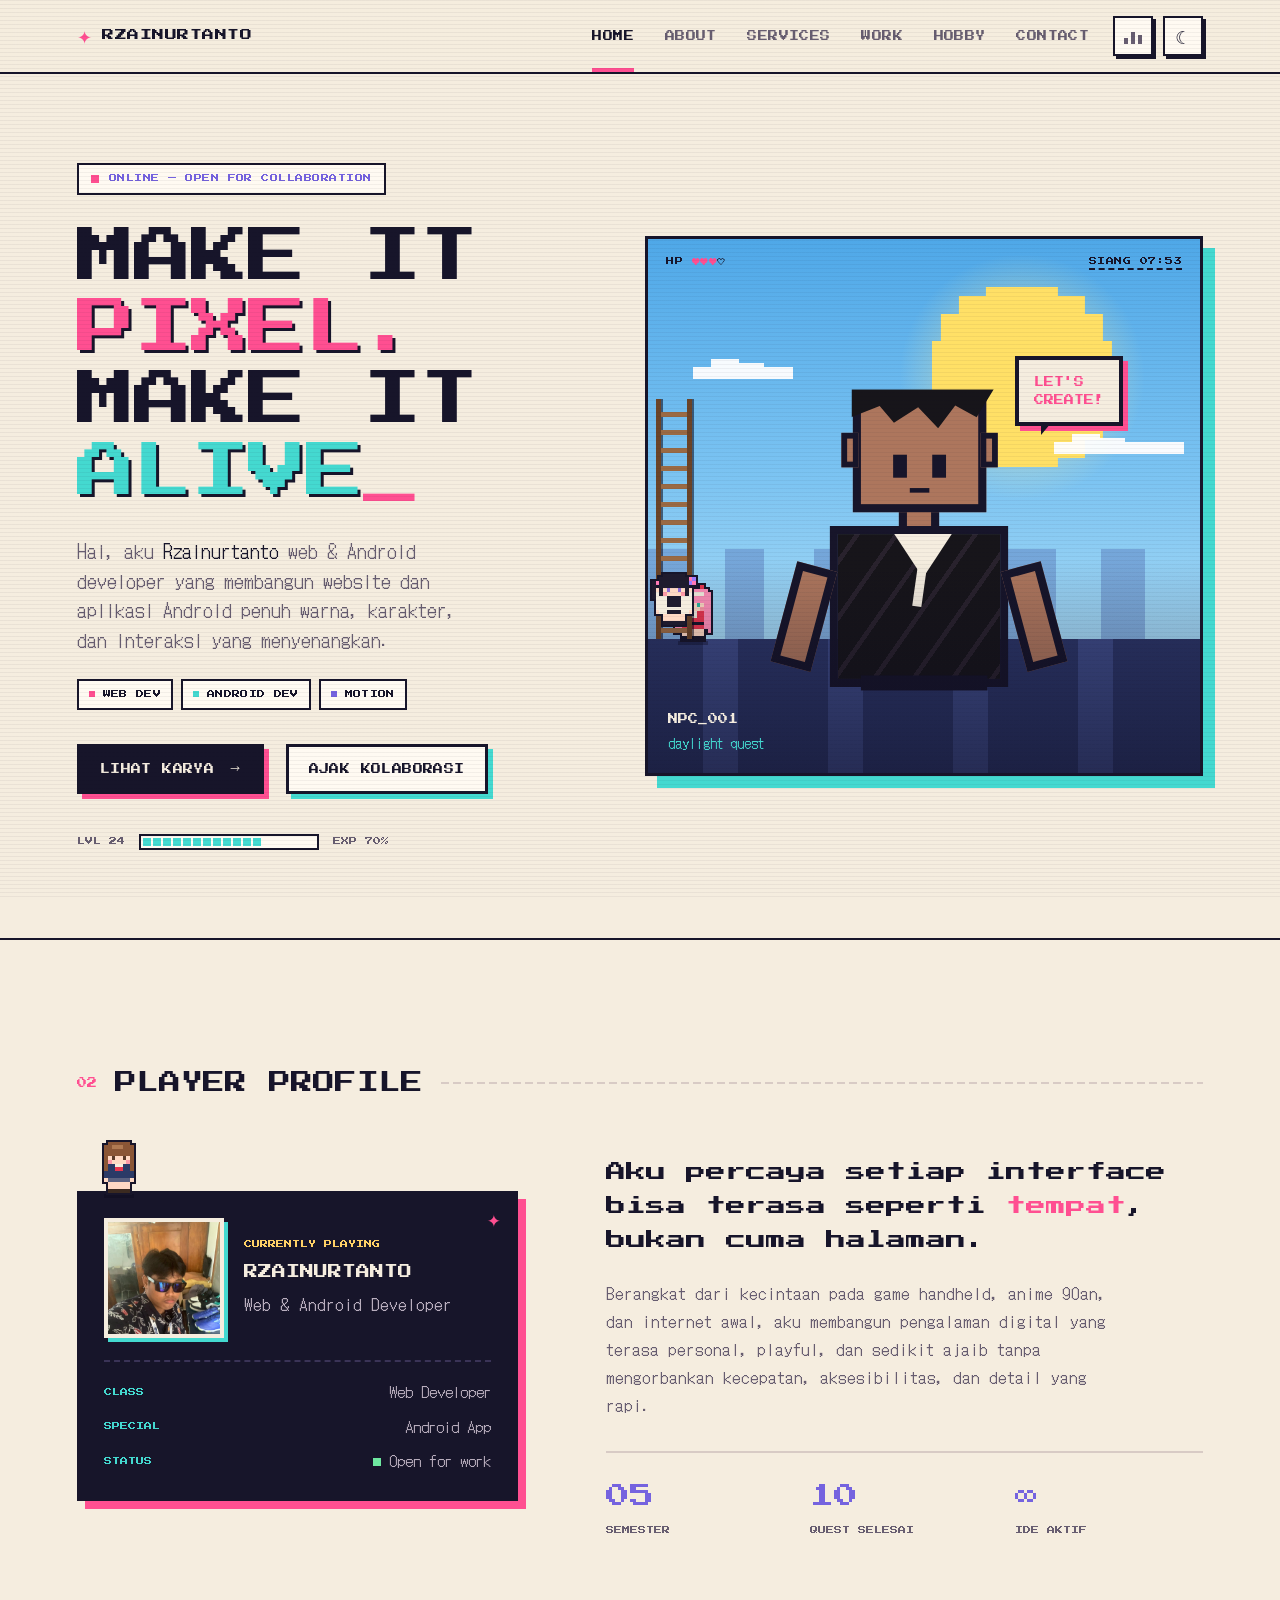
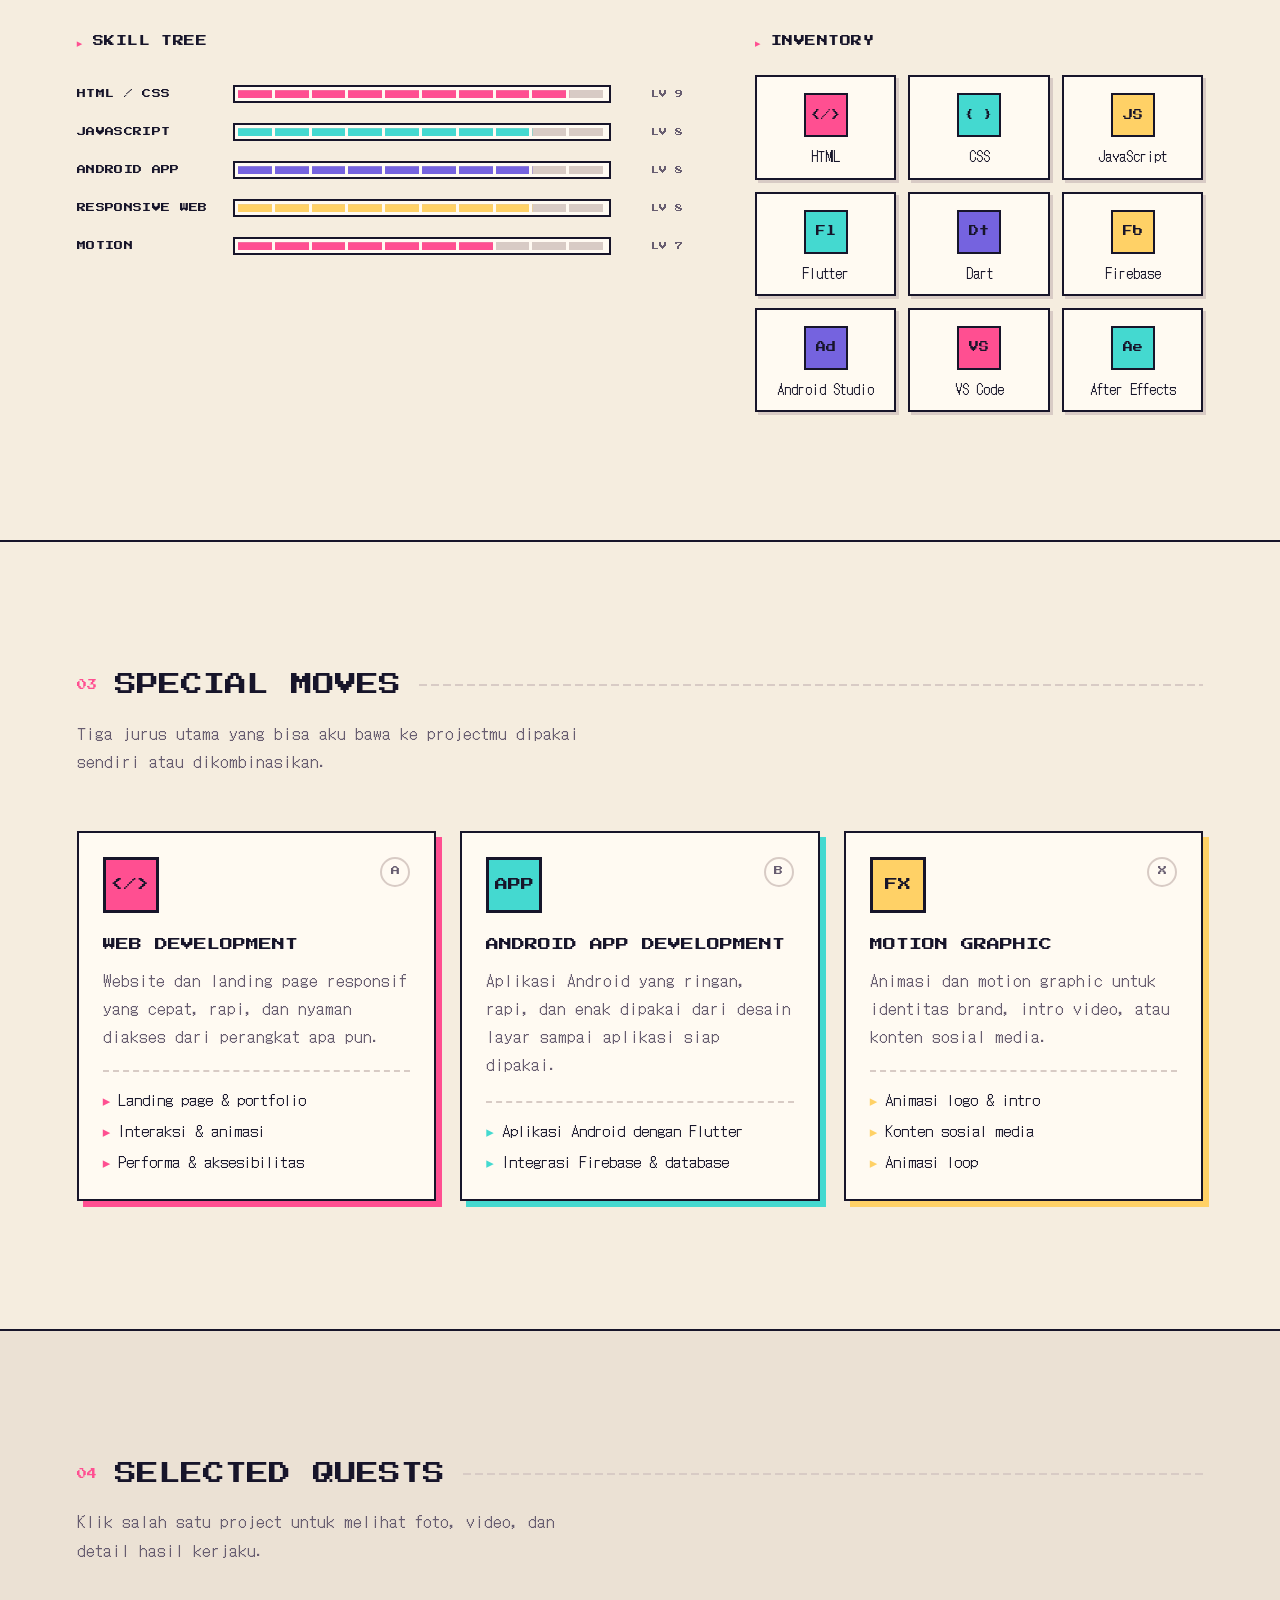
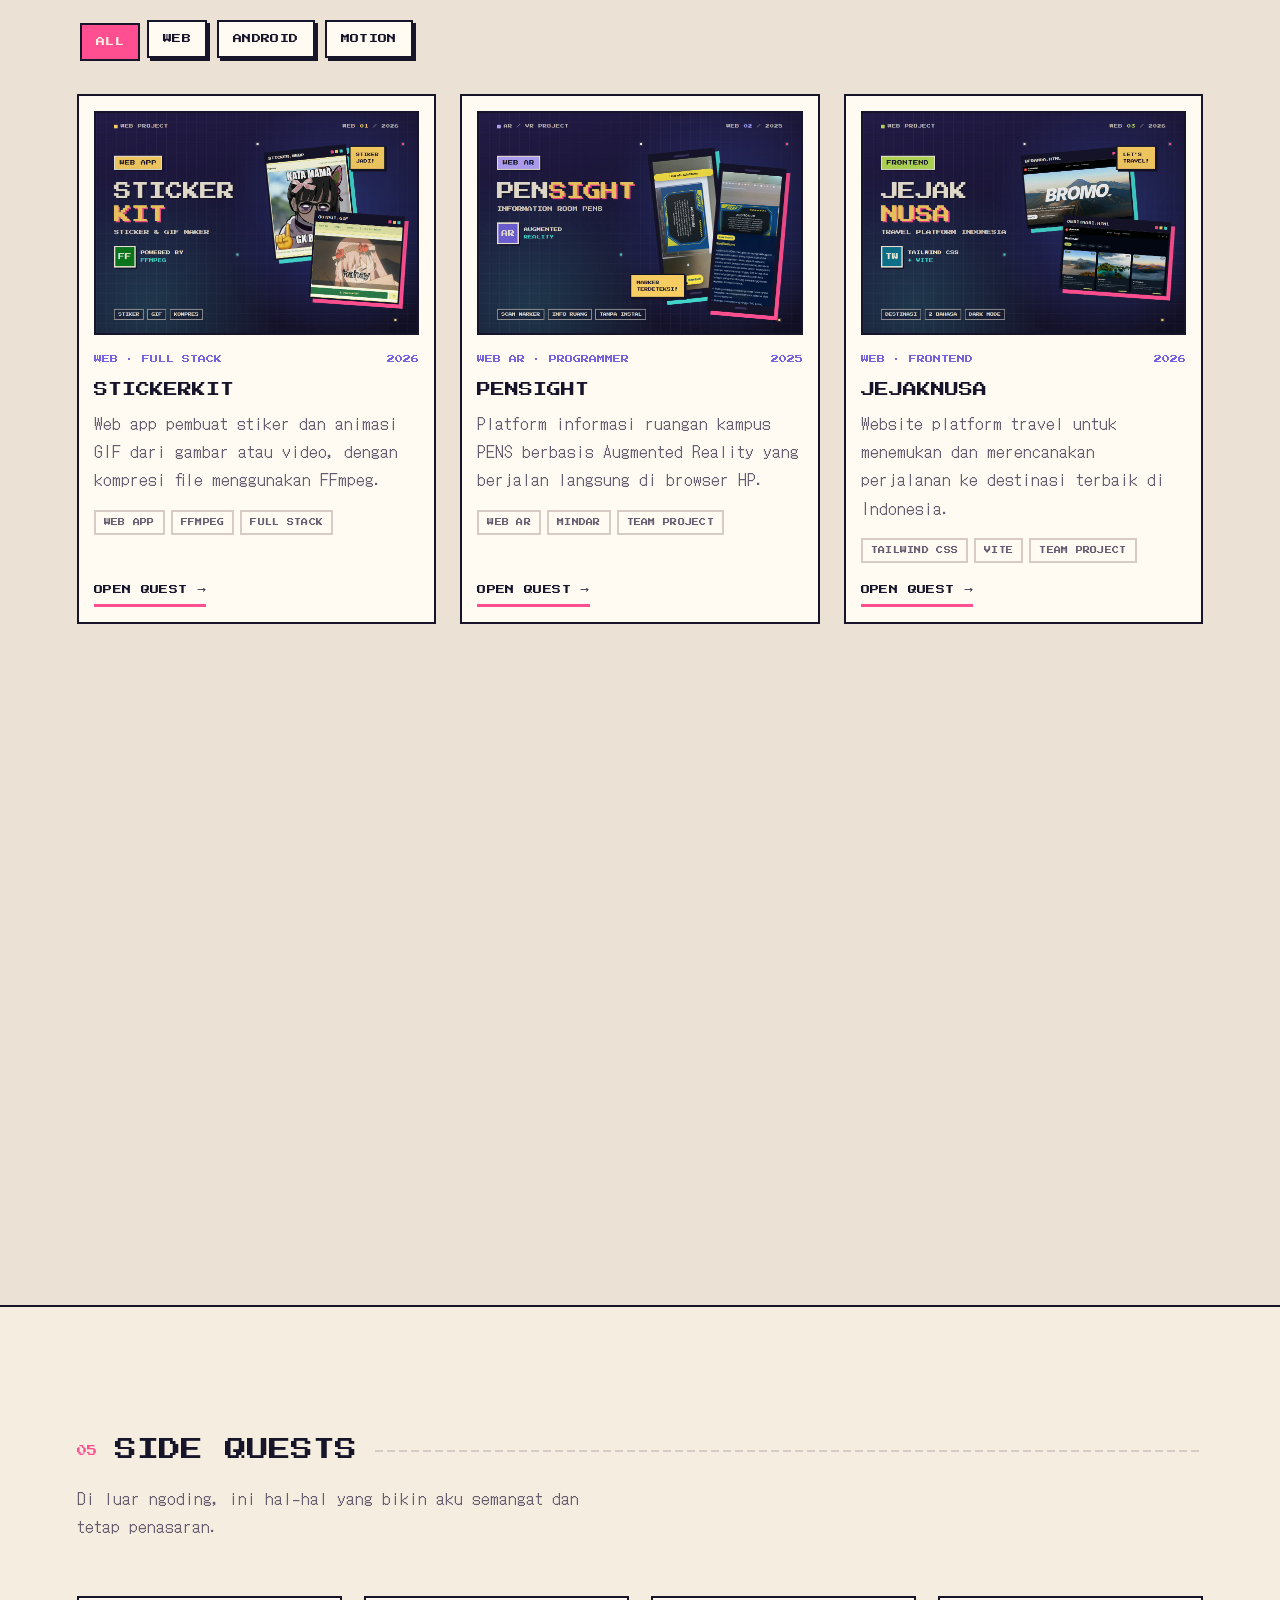
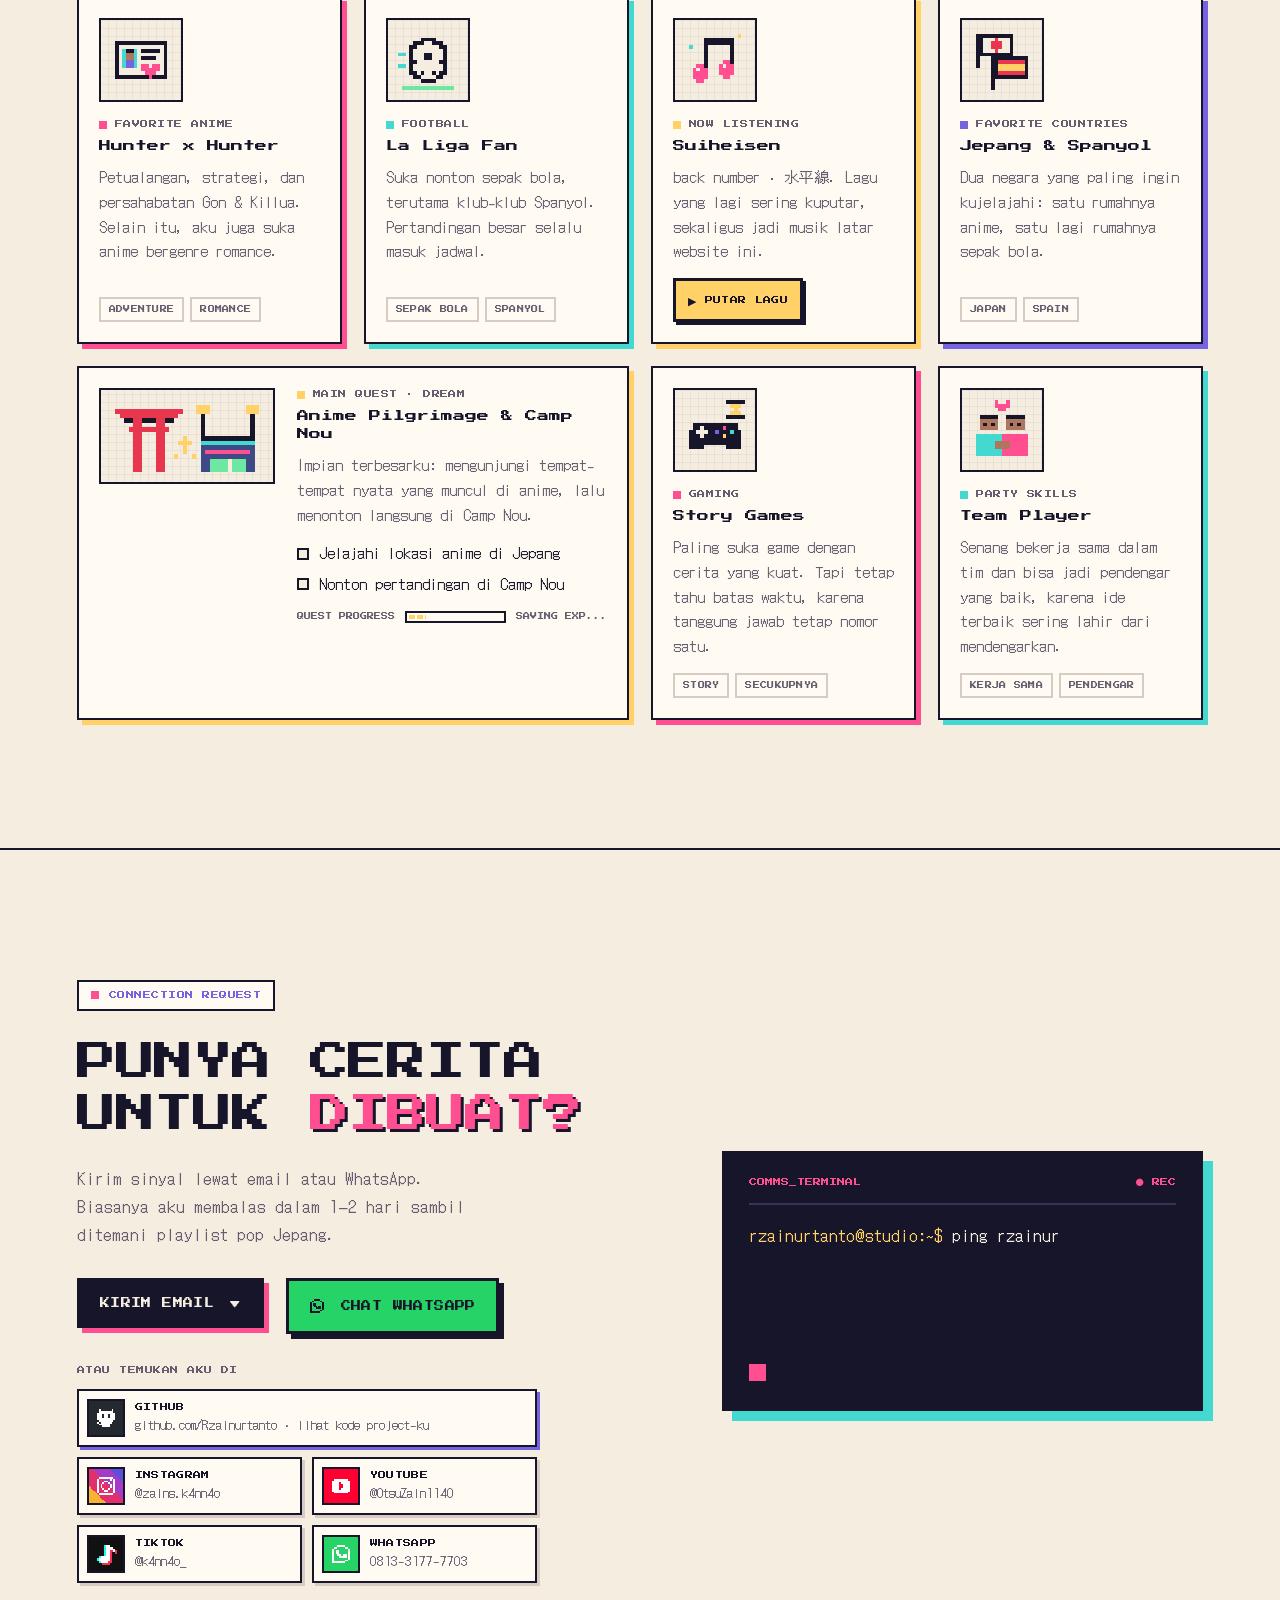
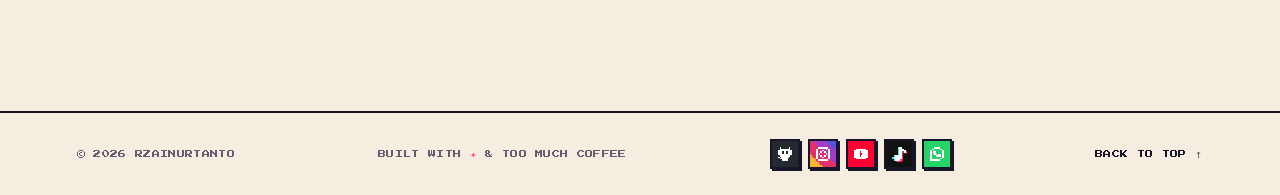
==== commit a7049415: "Penambahan Project" ====
--- a/index.html
+++ b/index.html
@@ -505,6 +505,37 @@
                 <li>Format 1:1 yang siap diunggah ke Instagram dan TikTok</li>
               </ul>
               <p class="modal-note">Ide dan konsep editing adalah milik kreator aslinya. Versi ini adalah hasil buatan ulangku untuk belajar dan mengasah skill.</p>
+            </template>
+          </article>
+
+          <article class="project-card reveal" style="--d: .2s" data-category="motion"
+            data-images="assets/projects/toleransi/video.mp4"
+            data-poster="assets/projects/toleransi/poster.jpg"
+            data-link="" data-link-label="TONTON VIDEO">
+            <div class="project-visual visual-three" aria-hidden="true"><span class="motion-ring"></span><span class="motion-core">PLAY</span><span class="visual-hint">PUTAR VIDEO</span></div>
+            <div class="project-meta"><span>ANIMASI 2D · ANIMATOR</span><span>2025</span></div>
+            <h3>RUMAH TOLERANSI</h3>
+            <p>Animasi 2D tentang persahabatan anak-anak beda agama yang saling menghargai. Tugas akhir semester 2.</p>
+            <ul class="project-tags"><li>ANIMASI 2D</li><li>STORYTELLING</li><li>TEAM PROJECT</li></ul>
+            <button type="button" class="project-link">OPEN QUEST <span aria-hidden="true">→</span></button>
+            <template class="project-detail">
+              <p><strong>"Indonesia, Rumah Toleransi Agama"</strong> adalah film animasi 2D berdurasi 4 menit 36 detik tentang persahabatan sekelompok anak dengan agama yang berbeda-beda. Lewat kejadian sehari-hari, mereka belajar bahwa perbedaan justru membuat persahabatan semakin erat.</p>
+              <p>Ceritanya hangat dan dekat dengan kehidupan: saat main game bersama, satu teman pamit untuk <strong>sholat</strong>; <strong>Alif</strong> menemani sahabatnya yang takut berangkat sendirian <strong>ke gereja</strong>; lalu mereka membantu <strong>Calvin</strong> memasang lampion dan merayakan <strong>Imlek</strong> bersama.</p>
+              <p class="modal-note">"Perbedaan itu bukan alasan untuk saling menjauh, melainkan kesempatan untuk saling mengenal satu sama lain."</p>
+              <h4>PERAN</h4>
+              <p><strong>Animator.</strong> Aku menjadi salah satu dari dua animator yang menghidupkan karakter dan adegan, dalam tim lima orang (2 animator dan 3 creative). Project ini dikerjakan sebagai <strong>tugas akhir semester 2</strong>.</p>
+              <h4>YANG DIKERJAKAN</h4>
+              <ul>
+                <li>Menganimasikan karakter: berjalan, berbicara, bergandengan tangan, dan gestur sehari-hari</li>
+                <li>Mengatur timing gerakan agar sinkron dengan dialog dan subtitle</li>
+                <li>Bekerja sama dengan tim creative yang menyiapkan cerita, karakter, dan latar adegan</li>
+              </ul>
+              <h4>PESAN</h4>
+              <ul>
+                <li>Menghormati ibadah teman yang berbeda keyakinan</li>
+                <li>Saling membantu dan merayakan hari besar bersama</li>
+                <li>Menjaga persatuan dan harmoni di tengah keberagaman Indonesia</li>
+              </ul>
             </template>
           </article>
         </div>
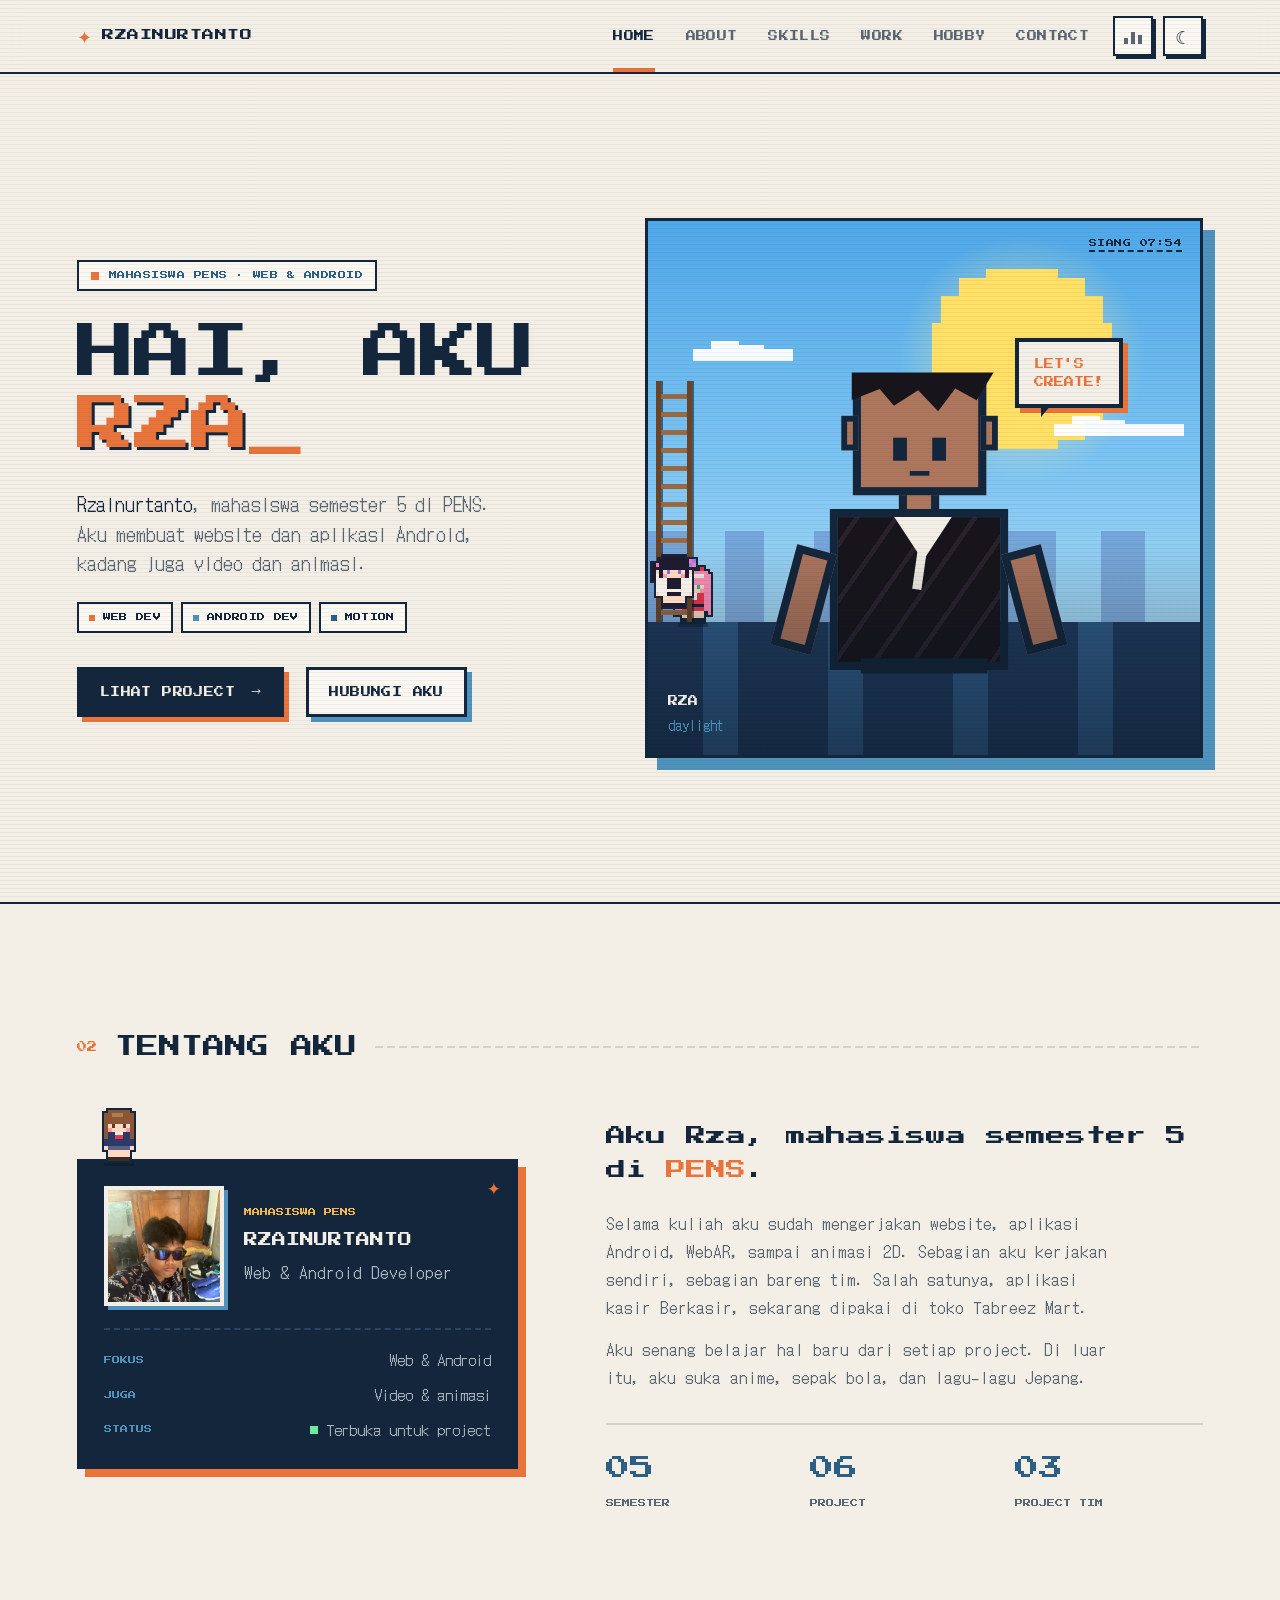
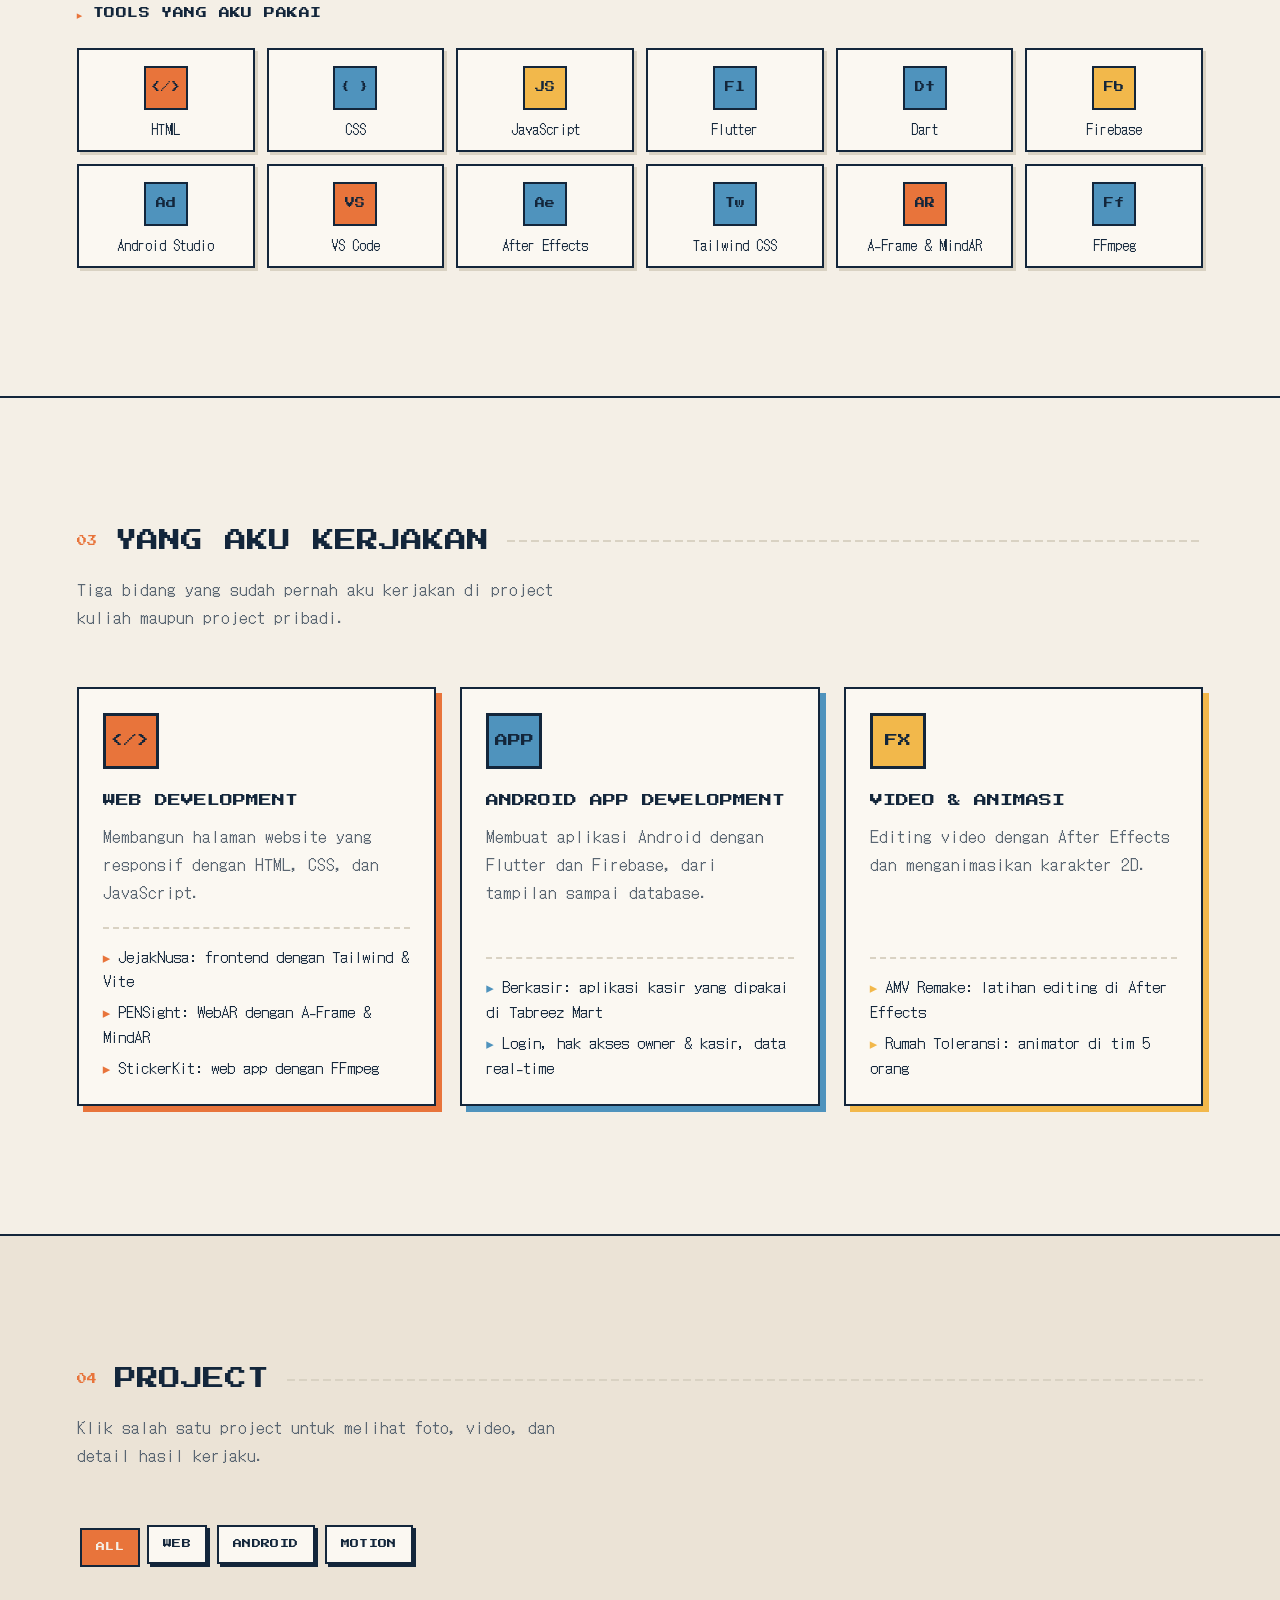
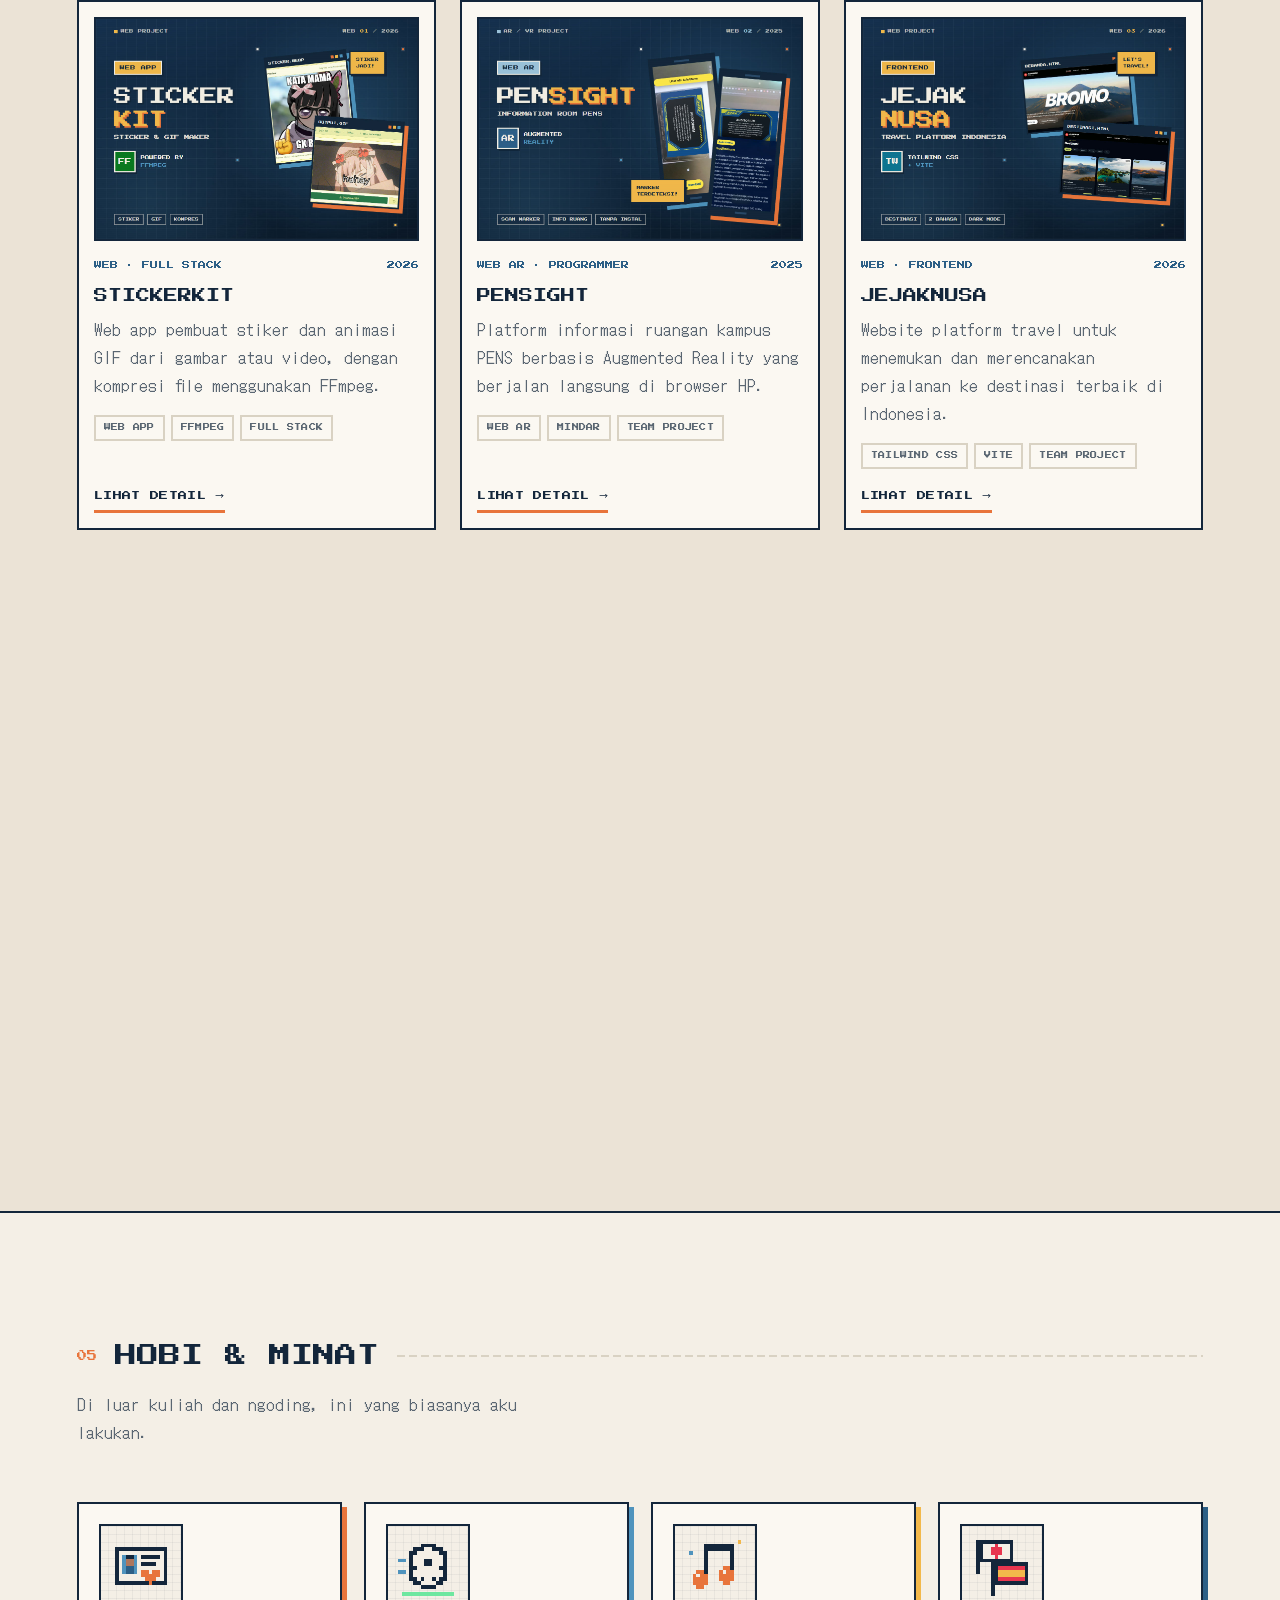
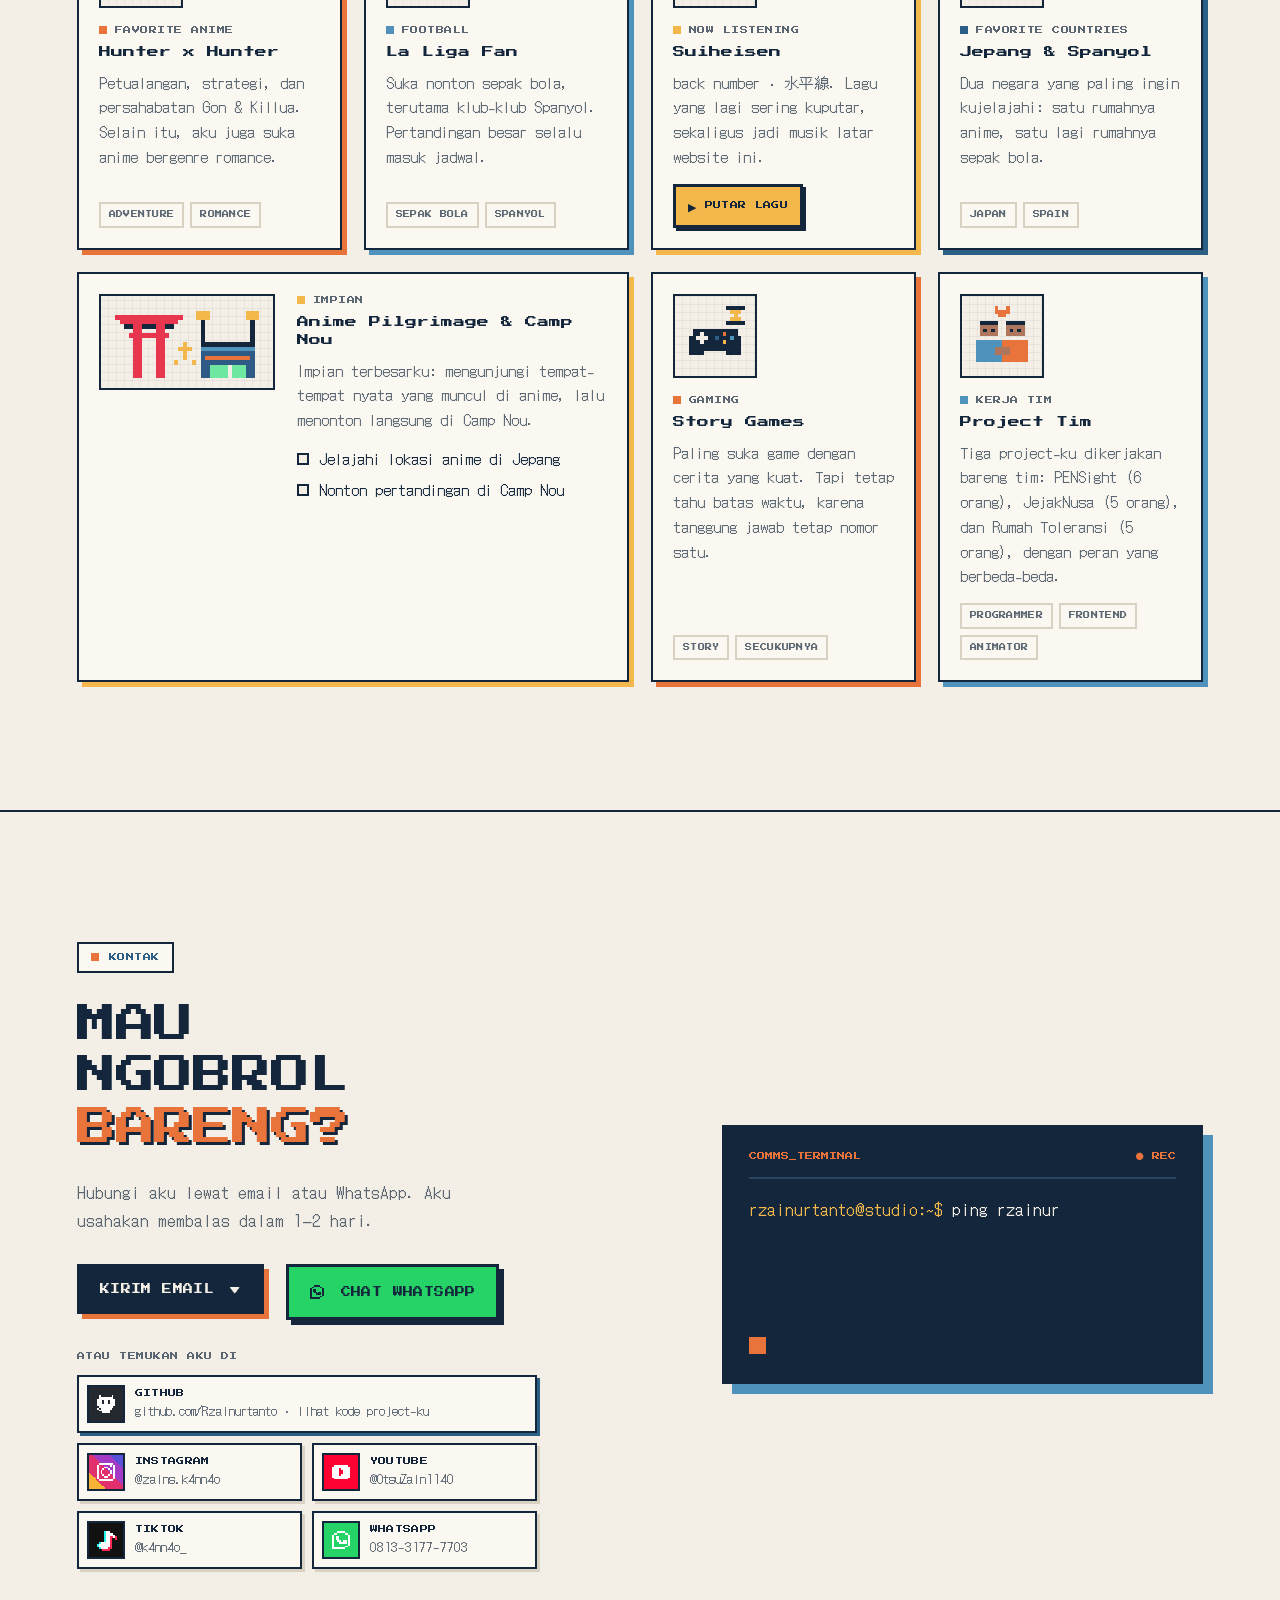
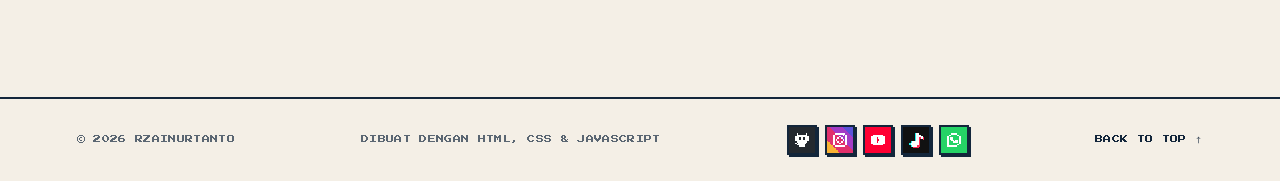
==== commit 2f927815: "versi 1" ====
--- a/index.html
+++ b/index.html
@@ -4,13 +4,13 @@
   <meta charset="UTF-8" />
   <meta name="viewport" content="width=device-width, initial-scale=1.0" />
   <title>Rzainurtanto Web &amp; Android Developer</title>
-  <meta name="description" content="Portfolio Rzainurtanto, web &amp; Android developer yang membangun website dan aplikasi Android yang cepat, rapi, dan interaktif." />
+  <meta name="description" content="Portfolio Rzainurtanto, mahasiswa PENS: project website, aplikasi Android, dan animasi." />
   <meta name="author" content="Rzainurtanto" />
-  <meta name="theme-color" content="#f5eddf" />
+  <meta name="theme-color" content="#f4efe6" />
   <meta property="og:type" content="website" />
   <meta property="og:title" content="Rzainurtanto — Web &amp; Android Developer" />
-  <meta property="og:description" content="Website dan aplikasi Android yang terasa personal, playful, dan rapi." />
-  <link rel="icon" href="data:image/svg+xml,%3Csvg xmlns='http://www.w3.org/2000/svg' viewBox='0 0 8 8' shape-rendering='crispEdges'%3E%3Crect width='8' height='8' fill='%2317152a'/%3E%3Cpath fill='%23ff4f91' d='M3 1h2v2h2v2H5v2H3V5H1V3h2z'/%3E%3C/svg%3E" />
+  <meta property="og:description" content="Project website, aplikasi Android, dan animasi dari Rzainurtanto, mahasiswa PENS." />
+  <link rel="icon" href="data:image/svg+xml,%3Csvg xmlns='http://www.w3.org/2000/svg' viewBox='0 0 8 8' shape-rendering='crispEdges'%3E%3Crect width='8' height='8' fill='%2313263b'/%3E%3Cpath fill='%23e8743b' d='M3 1h2v2h2v2H5v2H3V5H1V3h2z'/%3E%3C/svg%3E" />
 
   <!-- Terapkan tema sebelum render agar tidak berkedip -->
   <script>
@@ -47,7 +47,7 @@
         <ul class="nav-links" id="nav-links">
           <li><a class="active" aria-current="true" href="#home"><span>01</span>HOME</a></li>
           <li><a href="#about"><span>02</span>ABOUT</a></li>
-          <li><a href="#services"><span>03</span>SERVICES</a></li>
+          <li><a href="#services"><span>03</span>SKILLS</a></li>
           <li><a href="#work"><span>04</span>WORK</a></li>
           <li><a href="#hobby"><span>05</span>HOBBY</a></li>
           <li><a href="#contact"><span>06</span>CONTACT</a></li>
@@ -96,30 +96,22 @@
     <!-- ============ HERO ============ -->
     <section id="home" class="hero shell" aria-labelledby="hero-title">
       <div class="hero-copy reveal">
-        <p class="eyebrow"><span class="blink-dot" aria-hidden="true"></span> ONLINE — OPEN FOR COLLABORATION</p>
+        <p class="eyebrow"><span class="blink-dot" aria-hidden="true"></span> MAHASISWA PENS · WEB &amp; ANDROID</p>
         <h1 id="hero-title">
-          <span class="line">MAKE IT</span>
-          <span class="line pink-text">PIXEL.</span>
-          <span class="line">MAKE IT</span>
-          <span class="line cyan-text">ALIVE<span class="cursor" aria-hidden="true">_</span></span>
+          <span class="line">HAI, AKU</span>
+          <span class="line sun-text">RZA<span class="cursor" aria-hidden="true">_</span></span>
         </h1>
-        <p class="hero-intro">Hai, aku <strong>Rzainurtanto</strong> web &amp; Android developer yang membangun website dan aplikasi Android penuh warna, karakter, dan interaksi yang menyenangkan.</p>
+        <p class="hero-intro"><strong>Rzainurtanto</strong>, mahasiswa semester 5 di PENS. Aku membuat website dan aplikasi Android, kadang juga video dan animasi.</p>
 
         <ul class="role-list" aria-label="Keahlian utama">
-          <li style="--c: var(--pink)">WEB DEV</li>
-          <li style="--c: var(--cyan)">ANDROID DEV</li>
-          <li style="--c: var(--violet)">MOTION</li>
+          <li style="--c: var(--sun)">WEB DEV</li>
+          <li style="--c: var(--sea)">ANDROID DEV</li>
+          <li style="--c: var(--tide)">MOTION</li>
         </ul>
 
         <div class="hero-actions">
-          <a class="pixel-button" href="#work">LIHAT KARYA <span aria-hidden="true">→</span></a>
-          <a class="pixel-button ghost" href="#contact">AJAK KOLABORASI</a>
-        </div>
-
-        <div class="status-line" aria-hidden="true">
-          <span>LVL 24</span>
-          <span class="status-bar"><i></i></span>
-          <span>EXP 70%</span>
+          <a class="pixel-button" href="#work">LIHAT PROJECT <span aria-hidden="true">→</span></a>
+          <a class="pixel-button ghost" href="#contact">HUBUNGI AKU</a>
         </div>
       </div>
 
@@ -127,7 +119,6 @@
       <div class="hero-art" role="group" aria-label="Ilustrasi bergaya pixel: karakter di depan langit kota yang berubah mengikuti waktu">
         <div class="stars"></div>
         <div class="hud">
-          <span>HP <b>♥♥♥</b>♡</span>
           <button class="hud-time" type="button" title="Klik untuk ganti waktu (pagi, siang, sore, malam)">MALAM 00:00</button>
         </div>
         <div class="moon"></div>
@@ -160,19 +151,19 @@
             <rect x="3" y="0" width="1" height="2" fill="#e8364f"/><rect x="8" y="0" width="1" height="2" fill="#e8364f"/>
             <rect x="2" y="1" width="8" height="1" fill="#ff8fb8"/>
             <rect x="1" y="2" width="10" height="2" fill="#ff8fb8"/>
-            <rect x="3" y="2" width="6" height="1" fill="#f5eddf"/>
+            <rect x="3" y="2" width="6" height="1" fill="#f4efe6"/>
             <rect x="1" y="4" width="2" height="8" fill="#ff8fb8"/><rect x="9" y="4" width="2" height="8" fill="#ff8fb8"/>
             <rect x="3" y="4" width="6" height="1" fill="#ff8fb8"/>
             <rect x="3" y="5" width="6" height="2" fill="#ffd9c4"/>
             <g class="eye-open"><rect x="4" y="5" width="1" height="1" fill="#2bb5a0"/><rect x="7" y="5" width="1" height="1" fill="#2bb5a0"/></g>
-            <g class="eye-closed"><rect x="3.7" y="5.55" width="1.6" height="0.45" fill="#17152a"/><rect x="6.7" y="5.55" width="1.6" height="0.45" fill="#17152a"/></g>
+            <g class="eye-closed"><rect x="3.7" y="5.55" width="1.6" height="0.45" fill="#13263b"/><rect x="6.7" y="5.55" width="1.6" height="0.45" fill="#13263b"/></g>
             <rect x="3" y="6" width="1" height="1" fill="#ff9aa8"/><rect x="8" y="6" width="1" height="1" fill="#ff9aa8"/>
             <rect x="3" y="7" width="6" height="5" fill="#e8364f"/>
-            <rect x="5" y="7" width="2" height="2" fill="#f5eddf"/>
-            <rect x="3" y="10" width="6" height="1" fill="#17152a"/>
+            <rect x="5" y="7" width="2" height="2" fill="#f4efe6"/>
+            <rect x="3" y="10" width="6" height="1" fill="#13263b"/>
             <rect x="1" y="12" width="1" height="1" fill="#ff8fb8"/><rect x="10" y="12" width="1" height="1" fill="#ff8fb8"/>
-            <g class="leg-a"><rect x="3" y="12" width="2" height="2" fill="#ffd9c4"/><rect x="7" y="12" width="2" height="2" fill="#ffd9c4"/><rect x="3" y="14" width="2" height="1" fill="#17152a"/><rect x="7" y="14" width="2" height="1" fill="#17152a"/></g>
-            <g class="leg-b"><rect x="4" y="12" width="2" height="2" fill="#ffd9c4"/><rect x="6" y="12" width="2" height="2" fill="#ffd9c4"/><rect x="4" y="14" width="2" height="1" fill="#17152a"/><rect x="6" y="14" width="2" height="1" fill="#17152a"/></g>
+            <g class="leg-a"><rect x="3" y="12" width="2" height="2" fill="#ffd9c4"/><rect x="7" y="12" width="2" height="2" fill="#ffd9c4"/><rect x="3" y="14" width="2" height="1" fill="#13263b"/><rect x="7" y="14" width="2" height="1" fill="#13263b"/></g>
+            <g class="leg-b"><rect x="4" y="12" width="2" height="2" fill="#ffd9c4"/><rect x="6" y="12" width="2" height="2" fill="#ffd9c4"/><rect x="4" y="14" width="2" height="1" fill="#13263b"/><rect x="6" y="14" width="2" height="1" fill="#13263b"/></g>
           </svg>
         </div>
 
@@ -188,18 +179,18 @@
             <rect x="2" y="5" width="1" height="2" fill="#1f1b2e"/><rect x="9" y="5" width="1" height="2" fill="#1f1b2e"/>
             <rect x="3" y="5" width="6" height="2" fill="#ffd9c4"/>
             <g class="eye-open"><rect x="4" y="5" width="1" height="1" fill="#8f6bd6"/><rect x="7" y="5" width="1" height="1" fill="#8f6bd6"/></g>
-            <g class="eye-closed"><rect x="3.7" y="5.55" width="1.6" height="0.45" fill="#17152a"/><rect x="6.7" y="5.55" width="1.6" height="0.45" fill="#17152a"/></g>
+            <g class="eye-closed"><rect x="3.7" y="5.55" width="1.6" height="0.45" fill="#13263b"/><rect x="6.7" y="5.55" width="1.6" height="0.45" fill="#13263b"/></g>
             <rect x="3" y="6" width="1" height="1" fill="#ff9aa8"/><rect x="8" y="6" width="1" height="1" fill="#ff9aa8"/>
-            <rect x="2" y="7" width="8" height="5" fill="#f5eddf"/>
+            <rect x="2" y="7" width="8" height="5" fill="#f4efe6"/>
             <rect x="4" y="7" width="4" height="5" fill="#1f1b2e"/>
-            <rect x="4" y="10" width="4" height="1" fill="#f5eddf"/>
-            <g class="leg-a"><rect x="10" y="6" width="1" height="3" fill="#f5eddf"/><rect x="10" y="5" width="1" height="1" fill="#ffd9c4"/><rect x="1" y="8" width="1" height="3" fill="#f5eddf"/><rect x="1" y="11" width="1" height="1" fill="#ffd9c4"/></g>
-            <g class="leg-b"><rect x="10" y="8" width="1" height="3" fill="#f5eddf"/><rect x="10" y="11" width="1" height="1" fill="#ffd9c4"/><rect x="1" y="6" width="1" height="3" fill="#f5eddf"/><rect x="1" y="5" width="1" height="1" fill="#ffd9c4"/></g>
+            <rect x="4" y="10" width="4" height="1" fill="#f4efe6"/>
+            <g class="leg-a"><rect x="10" y="6" width="1" height="3" fill="#f4efe6"/><rect x="10" y="5" width="1" height="1" fill="#ffd9c4"/><rect x="1" y="8" width="1" height="3" fill="#f4efe6"/><rect x="1" y="11" width="1" height="1" fill="#ffd9c4"/></g>
+            <g class="leg-b"><rect x="10" y="8" width="1" height="3" fill="#f4efe6"/><rect x="10" y="11" width="1" height="1" fill="#ffd9c4"/><rect x="1" y="6" width="1" height="3" fill="#f4efe6"/><rect x="1" y="5" width="1" height="1" fill="#ffd9c4"/></g>
             <g class="leg-a"><rect x="3" y="12" width="2" height="2" fill="#ffd9c4"/><rect x="7" y="12" width="2" height="2" fill="#ffd9c4"/><rect x="3" y="14" width="2" height="1" fill="#1f1b2e"/><rect x="7" y="14" width="2" height="1" fill="#1f1b2e"/></g>
             <g class="leg-b"><rect x="4" y="12" width="2" height="2" fill="#ffd9c4"/><rect x="6" y="12" width="2" height="2" fill="#ffd9c4"/><rect x="4" y="14" width="2" height="1" fill="#1f1b2e"/><rect x="6" y="14" width="2" height="1" fill="#1f1b2e"/></g>
           </svg>
         </div>
-        <div class="art-label"><span>NPC_001</span><small class="scene-label">night shift</small></div>
+        <div class="art-label"><span>RZA</span><small class="scene-label">night shift</small></div>
       </div>
       </div>
     </section>
@@ -208,7 +199,7 @@
     <section id="about" class="section" aria-labelledby="about-title">
       <div class="shell">
         <div class="section-head reveal">
-          <div class="section-heading"><span class="section-number">02</span><h2 id="about-title">PLAYER PROFILE</h2><span class="heading-line"></span></div>
+          <div class="section-heading"><span class="section-number">02</span><h2 id="about-title">TENTANG AKU</h2><span class="heading-line"></span></div>
         </div>
 
         <div class="profile-grid">
@@ -218,15 +209,15 @@
                 <img class="profile-photo" src="assets/profile/foto-profil.jpg" alt="Foto Rzainurtanto" width="720" height="963" loading="lazy" />
               </div>
               <div>
-                <p class="card-kicker">CURRENTLY PLAYING</p>
+                <p class="card-kicker">MAHASISWA PENS</p>
                 <h3>RZAINURTANTO</h3>
                 <p class="muted">Web &amp; Android Developer</p>
               </div>
             </div>
             <dl class="profile-meta">
-              <div><dt>CLASS</dt><dd>Web Developer</dd></div>
-              <div><dt>SPECIAL</dt><dd>Android App</dd></div>
-              <div><dt>STATUS</dt><dd><span class="status-dot" aria-hidden="true"></span>Open for work</dd></div>
+              <div><dt>FOKUS</dt><dd>Web &amp; Android</dd></div>
+              <div><dt>JUGA</dt><dd>Video &amp; animasi</dd></div>
+              <div><dt>STATUS</dt><dd><span class="status-dot" aria-hidden="true"></span>Terbuka untuk project</dd></div>
             </dl>
             <span class="card-corner" aria-hidden="true">✦</span>
 
@@ -240,10 +231,10 @@
                 <rect x="2" y="5" width="1" height="4" fill="#8a5636"/><rect x="9" y="5" width="1" height="4" fill="#8a5636"/>
                 <rect x="3" y="5" width="6" height="2" fill="#ffd9c4"/>
                 <g class="eye-open"><rect x="4" y="5" width="1" height="1" fill="#5a3b2a"/><rect x="7" y="5" width="1" height="1" fill="#5a3b2a"/></g>
-                <g class="eye-closed"><rect x="3.7" y="5.55" width="1.6" height="0.45" fill="#17152a"/><rect x="6.7" y="5.55" width="1.6" height="0.45" fill="#17152a"/></g>
+                <g class="eye-closed"><rect x="3.7" y="5.55" width="1.6" height="0.45" fill="#13263b"/><rect x="6.7" y="5.55" width="1.6" height="0.45" fill="#13263b"/></g>
                 <rect x="3" y="6" width="1" height="1" fill="#ff9aa8"/><rect x="8" y="6" width="1" height="1" fill="#ff9aa8"/>
                 <rect x="3" y="7" width="6" height="4" fill="#2b3a67"/>
-                <rect x="5" y="7" width="2" height="1" fill="#f5eddf"/>
+                <rect x="5" y="7" width="2" height="1" fill="#f4efe6"/>
                 <rect x="5" y="8" width="2" height="1" fill="#e8364f"/>
                 <rect x="2" y="9" width="1" height="2" fill="#2b3a67"/><rect x="9" y="9" width="1" height="2" fill="#2b3a67"/>
                 <rect x="2" y="11" width="1" height="1" fill="#ffd9c4"/><rect x="9" y="11" width="1" height="1" fill="#ffd9c4"/>
@@ -255,40 +246,33 @@
           </aside>
 
           <div class="about-text reveal" style="--d: .1s">
-            <p class="big-copy">Aku percaya setiap interface bisa terasa seperti <em>tempat</em>, bukan cuma halaman.</p>
-            <p>Berangkat dari kecintaan pada game handheld, anime 90an, dan internet awal, aku membangun pengalaman digital yang terasa personal, playful, dan sedikit ajaib tanpa mengorbankan kecepatan, aksesibilitas, dan detail yang rapi.</p>
+            <p class="big-copy">Aku Rza, mahasiswa semester 5 di <em>PENS</em>.</p>
+            <p>Selama kuliah aku sudah mengerjakan website, aplikasi Android, WebAR, sampai animasi 2D. Sebagian aku kerjakan sendiri, sebagian bareng tim. Salah satunya, aplikasi kasir Berkasir, sekarang dipakai di toko Tabreez Mart.</p>
+            <p>Aku senang belajar hal baru dari setiap project. Di luar itu, aku suka anime, sepak bola, dan lagu-lagu Jepang.</p>
             <dl class="stats">
               <div><dt>SEMESTER</dt><dd>05</dd></div>
-              <div><dt>QUEST SELESAI</dt><dd>10</dd></div>
-              <div><dt>IDE AKTIF</dt><dd>∞</dd></div>
+              <div><dt>PROJECT</dt><dd>06</dd></div>
+              <div><dt>PROJECT TIM</dt><dd>03</dd></div>
             </dl>
           </div>
         </div>
 
-        <div class="skills-grid">
-          <div class="skill-tree reveal">
-            <h3 class="panel-title"><span aria-hidden="true">▸</span> SKILL TREE</h3>
-            <ul class="skill-list">
-              <li class="skill" style="--level: 9; --c: var(--pink); --i: 0"><span class="skill-name">HTML / CSS</span><span class="skill-bar"><i></i></span><span class="skill-level">LV 9<span class="sr-only"> dari 10</span></span></li>
-              <li class="skill" style="--level: 8; --c: var(--cyan); --i: 1"><span class="skill-name">JAVASCRIPT</span><span class="skill-bar"><i></i></span><span class="skill-level">LV 8<span class="sr-only"> dari 10</span></span></li>
-              <li class="skill" style="--level: 8; --c: var(--violet); --i: 2"><span class="skill-name">ANDROID APP</span><span class="skill-bar"><i></i></span><span class="skill-level">LV 8<span class="sr-only"> dari 10</span></span></li>
-              <li class="skill" style="--level: 8; --c: var(--yellow); --i: 3"><span class="skill-name">RESPONSIVE WEB</span><span class="skill-bar"><i></i></span><span class="skill-level">LV 8<span class="sr-only"> dari 10</span></span></li>
-              <li class="skill" style="--level: 7; --c: var(--pink); --i: 4"><span class="skill-name">MOTION</span><span class="skill-bar"><i></i></span><span class="skill-level">LV 7<span class="sr-only"> dari 10</span></span></li>
-            </ul>
-          </div>
-
-          <div class="inventory reveal" style="--d: .1s">
-            <h3 class="panel-title"><span aria-hidden="true">▸</span> INVENTORY</h3>
+        <div class="skills-grid is-single">
+          <div class="inventory reveal">
+            <h3 class="panel-title"><span aria-hidden="true">▸</span> TOOLS YANG AKU PAKAI</h3>
             <ul class="inventory-grid">
-              <li><span class="item-icon" style="--c: var(--pink)" aria-hidden="true">&lt;/&gt;</span>HTML</li>
-              <li><span class="item-icon" style="--c: var(--cyan)" aria-hidden="true">{ }</span>CSS</li>
-              <li><span class="item-icon" style="--c: var(--yellow)" aria-hidden="true">JS</span>JavaScript</li>
-              <li><span class="item-icon" style="--c: var(--cyan)" aria-hidden="true">Fl</span>Flutter</li>
-              <li><span class="item-icon" style="--c: var(--violet)" aria-hidden="true">Dt</span>Dart</li>
-              <li><span class="item-icon" style="--c: var(--yellow)" aria-hidden="true">Fb</span>Firebase</li>
-              <li><span class="item-icon" style="--c: var(--violet)" aria-hidden="true">Ad</span>Android Studio</li>
-              <li><span class="item-icon" style="--c: var(--pink)" aria-hidden="true">VS</span>VS Code</li>
-              <li><span class="item-icon" style="--c: var(--cyan)" aria-hidden="true">Ae</span>After Effects</li>
+              <li><span class="item-icon" style="--c: var(--sun)" aria-hidden="true">&lt;/&gt;</span>HTML</li>
+              <li><span class="item-icon" style="--c: var(--sea)" aria-hidden="true">{ }</span>CSS</li>
+              <li><span class="item-icon" style="--c: var(--gold)" aria-hidden="true">JS</span>JavaScript</li>
+              <li><span class="item-icon" style="--c: var(--sea)" aria-hidden="true">Fl</span>Flutter</li>
+              <li><span class="item-icon" style="--c: var(--sea)" aria-hidden="true">Dt</span>Dart</li>
+              <li><span class="item-icon" style="--c: var(--gold)" aria-hidden="true">Fb</span>Firebase</li>
+              <li><span class="item-icon" style="--c: var(--sea)" aria-hidden="true">Ad</span>Android Studio</li>
+              <li><span class="item-icon" style="--c: var(--sun)" aria-hidden="true">VS</span>VS Code</li>
+              <li><span class="item-icon" style="--c: var(--sea)" aria-hidden="true">Ae</span>After Effects</li>
+              <li><span class="item-icon" style="--c: var(--sea)" aria-hidden="true">Tw</span>Tailwind CSS</li>
+              <li><span class="item-icon" style="--c: var(--sun)" aria-hidden="true">AR</span>A-Frame &amp; MindAR</li>
+              <li><span class="item-icon" style="--c: var(--sea)" aria-hidden="true">Ff</span>FFmpeg</li>
             </ul>
           </div>
         </div>
@@ -299,28 +283,28 @@
     <section id="services" class="section" aria-labelledby="services-title">
       <div class="shell">
         <div class="section-head reveal">
-          <div class="section-heading"><span class="section-number">03</span><h2 id="services-title">SPECIAL MOVES</h2><span class="heading-line"></span></div>
-          <p class="section-lead">Tiga jurus utama yang bisa aku bawa ke projectmu dipakai sendiri atau dikombinasikan.</p>
+          <div class="section-heading"><span class="section-number">03</span><h2 id="services-title">YANG AKU KERJAKAN</h2><span class="heading-line"></span></div>
+          <p class="section-lead">Tiga bidang yang sudah pernah aku kerjakan di project kuliah maupun project pribadi.</p>
         </div>
 
         <div class="moves-grid">
-          <article class="move-card reveal" style="--accent: var(--pink)">
-            <div class="move-top"><span class="move-icon" aria-hidden="true">&lt;/&gt;</span><span class="move-key" aria-hidden="true">A</span></div>
+          <article class="move-card reveal" style="--accent: var(--sun)">
+            <div class="move-top"><span class="move-icon" aria-hidden="true">&lt;/&gt;</span></div>
             <h3>WEB DEVELOPMENT</h3>
-            <p>Website dan landing page responsif yang cepat, rapi, dan nyaman diakses dari perangkat apa pun.</p>
-            <ul class="move-list"><li>Landing page &amp; portfolio</li><li>Interaksi &amp; animasi</li><li>Performa &amp; aksesibilitas</li></ul>
-          </article>
-          <article class="move-card reveal" style="--accent: var(--cyan); --d: .1s">
-            <div class="move-top"><span class="move-icon" aria-hidden="true">APP</span><span class="move-key" aria-hidden="true">B</span></div>
+            <p>Membangun halaman website yang responsif dengan HTML, CSS, dan JavaScript.</p>
+            <ul class="move-list"><li>JejakNusa: frontend dengan Tailwind &amp; Vite</li><li>PENSight: WebAR dengan A-Frame &amp; MindAR</li><li>StickerKit: web app dengan FFmpeg</li></ul>
+          </article>
+          <article class="move-card reveal" style="--accent: var(--sea); --d: .1s">
+            <div class="move-top"><span class="move-icon" aria-hidden="true">APP</span></div>
             <h3>ANDROID APP DEVELOPMENT</h3>
-            <p>Aplikasi Android yang ringan, rapi, dan enak dipakai dari desain layar sampai aplikasi siap dipakai.</p>
-            <ul class="move-list"><li>Aplikasi Android dengan Flutter</li><li>Integrasi Firebase &amp; database</li></ul>
-          </article>
-          <article class="move-card reveal" style="--accent: var(--yellow); --d: .2s">
-            <div class="move-top"><span class="move-icon" aria-hidden="true">FX</span><span class="move-key" aria-hidden="true">X</span></div>
-            <h3>MOTION GRAPHIC</h3>
-            <p>Animasi dan motion graphic untuk identitas brand, intro video, atau konten sosial media.</p>
-            <ul class="move-list"><li>Animasi logo &amp; intro</li><li>Konten sosial media</li><li>Animasi loop</li></ul>
+            <p>Membuat aplikasi Android dengan Flutter dan Firebase, dari tampilan sampai database.</p>
+            <ul class="move-list"><li>Berkasir: aplikasi kasir yang dipakai di Tabreez Mart</li><li>Login, hak akses owner &amp; kasir, data real-time</li></ul>
+          </article>
+          <article class="move-card reveal" style="--accent: var(--gold); --d: .2s">
+            <div class="move-top"><span class="move-icon" aria-hidden="true">FX</span></div>
+            <h3>VIDEO &amp; ANIMASI</h3>
+            <p>Editing video dengan After Effects dan menganimasikan karakter 2D.</p>
+            <ul class="move-list"><li>AMV Remake: latihan editing di After Effects</li><li>Rumah Toleransi: animator di tim 5 orang</li></ul>
           </article>
         </div>
       </div>
@@ -330,7 +314,7 @@
     <section id="work" class="section section-alt" aria-labelledby="work-title">
       <div class="shell">
         <div class="section-head reveal">
-          <div class="section-heading"><span class="section-number">04</span><h2 id="work-title">SELECTED QUESTS</h2><span class="heading-line"></span></div>
+          <div class="section-heading"><span class="section-number">04</span><h2 id="work-title">PROJECT</h2><span class="heading-line"></span></div>
           <p class="section-lead">Klik salah satu project untuk melihat foto, video, dan detail hasil kerjaku.</p>
         </div>
 
@@ -363,7 +347,7 @@
             <h3>STICKERKIT</h3>
             <p>Web app pembuat stiker dan animasi GIF dari gambar atau video, dengan kompresi file menggunakan FFmpeg.</p>
             <ul class="project-tags"><li>WEB APP</li><li>FFMPEG</li><li>FULL STACK</li></ul>
-            <button type="button" class="project-link">OPEN QUEST <span aria-hidden="true">→</span></button>
+            <button type="button" class="project-link">LIHAT DETAIL <span aria-hidden="true">→</span></button>
             <template class="project-detail">
               <p><strong>StickerKit</strong> adalah web app untuk membuat <strong>stiker</strong> dan <strong>animasi GIF</strong> langsung dari browser. Pengguna cukup mengunggah gambar untuk diubah menjadi stiker, atau mengunggah video untuk dikonversi menjadi GIF, lengkap dengan teks ala meme. Project ini aku buat sebagai <strong>tugas kuliah di PENS</strong> (Politeknik Elektronika Negeri Surabaya).</p>
               <p>Pemrosesan video dan kompresi gambar memakai <strong>FFmpeg</strong>, sehingga hasil akhirnya ringan dan siap dibagikan, misalnya sebagai stiker WhatsApp.</p>
@@ -392,7 +376,7 @@
             <h3>PENSIGHT</h3>
             <p>Platform informasi ruangan kampus PENS berbasis Augmented Reality yang berjalan langsung di browser HP.</p>
             <ul class="project-tags"><li>WEB AR</li><li>MINDAR</li><li>TEAM PROJECT</li></ul>
-            <button type="button" class="project-link">OPEN QUEST <span aria-hidden="true">→</span></button>
+            <button type="button" class="project-link">LIHAT DETAIL <span aria-hidden="true">→</span></button>
             <template class="project-detail">
               <p><strong>PENSIGHT</strong> adalah platform informasi ruangan berbasis <strong>Augmented Reality (AR)</strong> untuk kampus PENS. Cukup arahkan kamera HP ke marker di depan ruangan, lalu papan info virtual muncul melayang di atas marker, lengkap dengan nama ruangan, fungsi, dan fasilitasnya.</p>
               <p>Aplikasinya berjalan langsung di browser (<strong>WebAR</strong>), jadi mahasiswa, dosen, maupun pengunjung bisa memakainya tanpa menginstal aplikasi. Project ini dibuat sebagai <strong>tugas kuliah</strong> oleh tim mahasiswa TRM A 2024 PENS.</p>
@@ -424,7 +408,7 @@
             <h3>JEJAKNUSA</h3>
             <p>Website platform travel untuk menemukan dan merencanakan perjalanan ke destinasi terbaik di Indonesia.</p>
             <ul class="project-tags"><li>TAILWIND CSS</li><li>VITE</li><li>TEAM PROJECT</li></ul>
-            <button type="button" class="project-link">OPEN QUEST <span aria-hidden="true">→</span></button>
+            <button type="button" class="project-link">LIHAT DETAIL <span aria-hidden="true">→</span></button>
             <template class="project-detail">
               <p><strong>JejakNusa</strong> adalah website platform travel untuk menemukan dan merencanakan perjalanan ke destinasi terbaik di Indonesia, dari Gunung Bromo dan Raja Ampat sampai Candi Borobudur, lengkap dengan cerita perjalanan dan galeri.</p>
               <p>Project ini dibuat sebagai <strong>tugas kuliah</strong> oleh tim lima orang. Fokusnya ada di tampilan dan pengalaman pengguna, jadi data destinasinya disimpan secara statis tanpa database, dan websitenya di-deploy otomatis ke GitHub Pages.</p>
@@ -459,7 +443,7 @@
             <h3>BERKASIR</h3>
             <p>Aplikasi kasir digital (Point of Sale) berbasis Flutter &amp; Firebase untuk transaksi, stok, dan laporan toko retail.</p>
             <ul class="project-tags"><li>FLUTTER</li><li>FIREBASE</li><li>POINT OF SALE</li></ul>
-            <button type="button" class="project-link">OPEN QUEST <span aria-hidden="true">→</span></button>
+            <button type="button" class="project-link">LIHAT DETAIL <span aria-hidden="true">→</span></button>
             <template class="project-detail">
               <p><strong>Berkasir</strong> adalah aplikasi kasir digital (Point of Sale) untuk Android yang aku bangun dengan <strong>Flutter</strong> dan <strong>Firebase</strong>, dan diterapkan di <strong>Tabreez Mart</strong>. Aplikasi ini menggantikan pencatatan manual: penjualan, stok, pembelian ke supplier, sampai laporan laba rugi tercatat rapi dalam satu sistem.</p>
               <p>Dari satu codebase, aku menghasilkan <strong>dua aplikasi</strong>: <strong>Berkasir Kasir</strong> untuk melayani pembeli di meja kasir, dan <strong>Berkasir Owner</strong> untuk pemilik toko yang memantau bisnis. Data tersinkron secara real-time lewat Cloud Firestore, dengan hak akses berbeda untuk owner dan kasir.</p>
@@ -494,7 +478,7 @@
             <h3>AMV REMAKE</h3>
             <p>AMV anime yang aku buat ulang dari edit kreator lain menggunakan After Effects.</p>
             <ul class="project-tags"><li>AFTER EFFECTS</li><li>AMV</li><li>REMAKE</li></ul>
-            <button type="button" class="project-link">OPEN QUEST <span aria-hidden="true">→</span></button>
+            <button type="button" class="project-link">LIHAT DETAIL <span aria-hidden="true">→</span></button>
             <template class="project-detail">
               <p>AMV (anime music video) berdurasi 37 detik yang aku <strong>buat ulang dari edit milik kreator lain</strong> sebagai latihan motion graphic di <strong>Adobe After Effects</strong>. Tantanganku adalah menyamai timing, transisi, dan suasana versi aslinya dengan menyusun ulang semuanya dari nol, keyframe demi keyframe.</p>
               <p>Video ini memadukan panel manga hitam-putih dengan potongan anime berwarna. Setiap perpindahan dibuat sinkron dengan ketukan lagu agar emosinya terasa naik-turun bersama musik.</p>
@@ -517,7 +501,7 @@
             <h3>RUMAH TOLERANSI</h3>
             <p>Animasi 2D tentang persahabatan anak-anak beda agama yang saling menghargai. Tugas akhir semester 2.</p>
             <ul class="project-tags"><li>ANIMASI 2D</li><li>STORYTELLING</li><li>TEAM PROJECT</li></ul>
-            <button type="button" class="project-link">OPEN QUEST <span aria-hidden="true">→</span></button>
+            <button type="button" class="project-link">LIHAT DETAIL <span aria-hidden="true">→</span></button>
             <template class="project-detail">
               <p><strong>"Indonesia, Rumah Toleransi Agama"</strong> adalah film animasi 2D berdurasi 4 menit 36 detik tentang persahabatan sekelompok anak dengan agama yang berbeda-beda. Lewat kejadian sehari-hari, mereka belajar bahwa perbedaan justru membuat persahabatan semakin erat.</p>
               <p>Ceritanya hangat dan dekat dengan kehidupan: saat main game bersama, satu teman pamit untuk <strong>sholat</strong>; <strong>Alif</strong> menemani sahabatnya yang takut berangkat sendirian <strong>ke gereja</strong>; lalu mereka membantu <strong>Calvin</strong> memasang lampion dan merayakan <strong>Imlek</strong> bersama.</p>
@@ -546,27 +530,27 @@
     <section id="hobby" class="section" aria-labelledby="hobby-title">
       <div class="shell">
         <div class="section-head reveal">
-          <div class="section-heading"><span class="section-number">05</span><h2 id="hobby-title">SIDE QUESTS</h2><span class="heading-line"></span></div>
-          <p class="section-lead">Di luar ngoding, ini hal-hal yang bikin aku semangat dan tetap penasaran.</p>
+          <div class="section-heading"><span class="section-number">05</span><h2 id="hobby-title">HOBI &amp; MINAT</h2><span class="heading-line"></span></div>
+          <p class="section-lead">Di luar kuliah dan ngoding, ini yang biasanya aku lakukan.</p>
         </div>
 
         <div class="hobby-grid">
-          <article class="hobby-card reveal" style="--accent: var(--pink)">
+          <article class="hobby-card reveal" style="--accent: var(--sun)">
             <div class="hobby-art" aria-hidden="true">
               <svg viewBox="0 0 16 16" shape-rendering="crispEdges">
-                <rect x="1" y="3" width="14" height="10" fill="#17152a"/>
-                <rect x="2" y="4" width="12" height="8" fill="#f5eddf"/>
-                <rect x="3" y="5" width="4" height="5" fill="#44d9d0"/>
+                <rect x="1" y="3" width="14" height="10" fill="#13263b"/>
+                <rect x="2" y="4" width="12" height="8" fill="#f4efe6"/>
+                <rect x="3" y="5" width="4" height="5" fill="#4f93bd"/>
                 <rect x="4" y="6" width="2" height="2" fill="#ad765d"/>
-                <rect x="4" y="5" width="2" height="1" fill="#17152a"/>
-                <rect x="4" y="8" width="2" height="2" fill="#7563df"/>
-                <rect x="8" y="5" width="5" height="1" fill="#17152a"/>
-                <rect x="8" y="7" width="4" height="1" fill="#17152a"/>
-                <rect x="9" y="9" width="1" height="1" fill="#ff4f91"/><rect x="11" y="9" width="1" height="1" fill="#ff4f91"/>
-                <rect x="8" y="9" width="1" height="1" fill="#ff4f91"/><rect x="12" y="9" width="1" height="1" fill="#ff4f91"/>
-                <rect x="8" y="10" width="5" height="1" fill="#ff4f91"/>
-                <rect x="9" y="11" width="3" height="1" fill="#ff4f91"/>
-                <rect x="10" y="12" width="1" height="1" fill="#ff4f91"/>
+                <rect x="4" y="5" width="2" height="1" fill="#13263b"/>
+                <rect x="4" y="8" width="2" height="2" fill="#2c5f86"/>
+                <rect x="8" y="5" width="5" height="1" fill="#13263b"/>
+                <rect x="8" y="7" width="4" height="1" fill="#13263b"/>
+                <rect x="9" y="9" width="1" height="1" fill="#e8743b"/><rect x="11" y="9" width="1" height="1" fill="#e8743b"/>
+                <rect x="8" y="9" width="1" height="1" fill="#e8743b"/><rect x="12" y="9" width="1" height="1" fill="#e8743b"/>
+                <rect x="8" y="10" width="5" height="1" fill="#e8743b"/>
+                <rect x="9" y="11" width="3" height="1" fill="#e8743b"/>
+                <rect x="10" y="12" width="1" height="1" fill="#e8743b"/>
               </svg>
             </div>
             <p class="hobby-kicker">FAVORITE ANIME</p>
@@ -575,24 +559,24 @@
             <ul class="hobby-tags"><li>ADVENTURE</li><li>ROMANCE</li></ul>
           </article>
 
-          <article class="hobby-card reveal" style="--accent: var(--cyan); --d: .05s">
+          <article class="hobby-card reveal" style="--accent: var(--sea); --d: .05s">
             <div class="hobby-art" aria-hidden="true">
               <svg viewBox="0 0 16 16" shape-rendering="crispEdges">
-                <rect x="6" y="2" width="4" height="1" fill="#17152a"/>
-                <rect x="4" y="3" width="8" height="1" fill="#17152a"/>
-                <rect x="3" y="4" width="10" height="8" fill="#17152a"/>
-                <rect x="4" y="12" width="8" height="1" fill="#17152a"/>
-                <rect x="6" y="13" width="4" height="1" fill="#17152a"/>
-                <rect x="6" y="3" width="4" height="1" fill="#f5eddf"/>
-                <rect x="5" y="4" width="6" height="1" fill="#f5eddf"/>
-                <rect x="4" y="5" width="8" height="6" fill="#f5eddf"/>
-                <rect x="5" y="11" width="6" height="1" fill="#f5eddf"/>
-                <rect x="6" y="12" width="4" height="1" fill="#f5eddf"/>
-                <rect x="7" y="6" width="2" height="2" fill="#17152a"/>
-                <rect x="6" y="3" width="1" height="1" fill="#17152a"/><rect x="9" y="3" width="1" height="1" fill="#17152a"/>
-                <rect x="4" y="8" width="1" height="1" fill="#17152a"/><rect x="11" y="8" width="1" height="1" fill="#17152a"/>
-                <rect x="6" y="11" width="1" height="1" fill="#17152a"/><rect x="9" y="11" width="1" height="1" fill="#17152a"/>
-                <rect x="0" y="6" width="2" height="1" fill="#44d9d0"/><rect x="0" y="9" width="2" height="1" fill="#44d9d0"/>
+                <rect x="6" y="2" width="4" height="1" fill="#13263b"/>
+                <rect x="4" y="3" width="8" height="1" fill="#13263b"/>
+                <rect x="3" y="4" width="10" height="8" fill="#13263b"/>
+                <rect x="4" y="12" width="8" height="1" fill="#13263b"/>
+                <rect x="6" y="13" width="4" height="1" fill="#13263b"/>
+                <rect x="6" y="3" width="4" height="1" fill="#f4efe6"/>
+                <rect x="5" y="4" width="6" height="1" fill="#f4efe6"/>
+                <rect x="4" y="5" width="8" height="6" fill="#f4efe6"/>
+                <rect x="5" y="11" width="6" height="1" fill="#f4efe6"/>
+                <rect x="6" y="12" width="4" height="1" fill="#f4efe6"/>
+                <rect x="7" y="6" width="2" height="2" fill="#13263b"/>
+                <rect x="6" y="3" width="1" height="1" fill="#13263b"/><rect x="9" y="3" width="1" height="1" fill="#13263b"/>
+                <rect x="4" y="8" width="1" height="1" fill="#13263b"/><rect x="11" y="8" width="1" height="1" fill="#13263b"/>
+                <rect x="6" y="11" width="1" height="1" fill="#13263b"/><rect x="9" y="11" width="1" height="1" fill="#13263b"/>
+                <rect x="0" y="6" width="2" height="1" fill="#4f93bd"/><rect x="0" y="9" width="2" height="1" fill="#4f93bd"/>
                 <rect x="1" y="15" width="14" height="1" fill="#6ee7a0"/>
               </svg>
             </div>
@@ -602,20 +586,20 @@
             <ul class="hobby-tags"><li>SEPAK BOLA</li><li>SPANYOL</li></ul>
           </article>
 
-          <article class="hobby-card reveal" style="--accent: var(--yellow); --d: .1s">
+          <article class="hobby-card reveal" style="--accent: var(--gold); --d: .1s">
             <div class="hobby-art" aria-hidden="true">
               <svg viewBox="0 0 16 16" shape-rendering="crispEdges">
-                <rect x="5" y="2" width="8" height="2" fill="#17152a"/>
-                <rect x="5" y="4" width="1" height="7" fill="#17152a"/>
-                <rect x="12" y="4" width="1" height="6" fill="#17152a"/>
-                <rect x="2" y="10" width="4" height="3" fill="#ff4f91"/>
-                <rect x="3" y="13" width="2" height="1" fill="#ff4f91"/>
-                <rect x="3" y="9" width="2" height="1" fill="#ff4f91"/>
-                <rect x="9" y="9" width="4" height="3" fill="#ff4f91"/>
-                <rect x="10" y="12" width="2" height="1" fill="#ff4f91"/>
-                <rect x="10" y="8" width="2" height="1" fill="#ff4f91"/>
-                <rect x="3" y="10" width="1" height="1" fill="#f5eddf"/><rect x="10" y="9" width="1" height="1" fill="#f5eddf"/>
-                <rect x="14" y="1" width="1" height="1" fill="#ffd166"/><rect x="1" y="4" width="1" height="1" fill="#44d9d0"/>
+                <rect x="5" y="2" width="8" height="2" fill="#13263b"/>
+                <rect x="5" y="4" width="1" height="7" fill="#13263b"/>
+                <rect x="12" y="4" width="1" height="6" fill="#13263b"/>
+                <rect x="2" y="10" width="4" height="3" fill="#e8743b"/>
+                <rect x="3" y="13" width="2" height="1" fill="#e8743b"/>
+                <rect x="3" y="9" width="2" height="1" fill="#e8743b"/>
+                <rect x="9" y="9" width="4" height="3" fill="#e8743b"/>
+                <rect x="10" y="12" width="2" height="1" fill="#e8743b"/>
+                <rect x="10" y="8" width="2" height="1" fill="#e8743b"/>
+                <rect x="3" y="10" width="1" height="1" fill="#f4efe6"/><rect x="10" y="9" width="1" height="1" fill="#f4efe6"/>
+                <rect x="14" y="1" width="1" height="1" fill="#f2b84b"/><rect x="1" y="4" width="1" height="1" fill="#4f93bd"/>
               </svg>
             </div>
             <p class="hobby-kicker">NOW LISTENING</p>
@@ -624,18 +608,18 @@
             <button class="hobby-play" type="button" data-play-music><span aria-hidden="true">▶</span> PUTAR LAGU</button>
           </article>
 
-          <article class="hobby-card reveal" style="--accent: var(--violet); --d: .15s">
+          <article class="hobby-card reveal" style="--accent: var(--tide); --d: .15s">
             <div class="hobby-art" aria-hidden="true">
               <svg viewBox="0 0 16 16" shape-rendering="crispEdges">
-                <rect x="1" y="1" width="1" height="9" fill="#17152a"/>
-                <rect x="2" y="1" width="9" height="6" fill="#17152a"/>
-                <rect x="3" y="2" width="7" height="4" fill="#f5eddf"/>
+                <rect x="1" y="1" width="1" height="9" fill="#13263b"/>
+                <rect x="2" y="1" width="9" height="6" fill="#13263b"/>
+                <rect x="3" y="2" width="7" height="4" fill="#f4efe6"/>
                 <rect x="5" y="3" width="3" height="2" fill="#e8364f"/>
                 <rect x="6" y="2" width="1" height="1" fill="#e8364f"/><rect x="6" y="5" width="1" height="1" fill="#e8364f"/>
-                <rect x="5" y="7" width="1" height="9" fill="#17152a"/>
-                <rect x="6" y="7" width="9" height="6" fill="#17152a"/>
+                <rect x="5" y="7" width="1" height="9" fill="#13263b"/>
+                <rect x="6" y="7" width="9" height="6" fill="#13263b"/>
                 <rect x="7" y="8" width="7" height="1" fill="#e8364f"/>
-                <rect x="7" y="9" width="7" height="2" fill="#ffd166"/>
+                <rect x="7" y="9" width="7" height="2" fill="#f2b84b"/>
                 <rect x="7" y="11" width="7" height="1" fill="#e8364f"/>
               </svg>
             </div>
@@ -645,52 +629,51 @@
             <ul class="hobby-tags"><li>JAPAN</li><li>SPAIN</li></ul>
           </article>
 
-          <article class="hobby-card hobby-card-wide reveal" style="--accent: var(--yellow)">
+          <article class="hobby-card hobby-card-wide reveal" style="--accent: var(--gold)">
             <div class="hobby-art hobby-art-wide" aria-hidden="true">
               <svg viewBox="0 0 32 16" shape-rendering="crispEdges">
                 <rect x="1" y="2" width="13" height="2" fill="#e8364f"/>
                 <rect x="0" y="2" width="1" height="1" fill="#e8364f"/><rect x="14" y="2" width="1" height="1" fill="#e8364f"/>
-                <rect x="2" y="4" width="11" height="1" fill="#17152a"/>
+                <rect x="2" y="4" width="11" height="1" fill="#13263b"/>
                 <rect x="3" y="6" width="9" height="1" fill="#e8364f"/>
                 <rect x="4" y="4" width="2" height="12" fill="#e8364f"/>
                 <rect x="9" y="4" width="2" height="12" fill="#e8364f"/>
-                <rect x="13" y="12" width="1" height="1" fill="#ffd166"/><rect x="15" y="11" width="1" height="1" fill="#ffd166"/>
-                <rect x="17" y="12" width="1" height="1" fill="#ffd166"/>
-                <rect x="15" y="8" width="1" height="1" fill="#ffd166"/><rect x="14" y="9" width="3" height="1" fill="#ffd166"/><rect x="15" y="10" width="1" height="1" fill="#ffd166"/>
-                <rect x="19" y="2" width="1" height="7" fill="#17152a"/><rect x="18" y="1" width="3" height="2" fill="#ffd166"/>
-                <rect x="30" y="2" width="1" height="7" fill="#17152a"/><rect x="29" y="1" width="3" height="2" fill="#ffd166"/>
-                <rect x="20" y="8" width="10" height="1" fill="#17152a"/>
-                <rect x="19" y="9" width="12" height="7" fill="#3d4a85"/>
-                <rect x="19" y="9" width="12" height="1" fill="#44d9d0"/>
-                <rect x="20" y="11" width="10" height="1" fill="#ff4f91"/>
+                <rect x="13" y="12" width="1" height="1" fill="#f2b84b"/><rect x="15" y="11" width="1" height="1" fill="#f2b84b"/>
+                <rect x="17" y="12" width="1" height="1" fill="#f2b84b"/>
+                <rect x="15" y="8" width="1" height="1" fill="#f2b84b"/><rect x="14" y="9" width="3" height="1" fill="#f2b84b"/><rect x="15" y="10" width="1" height="1" fill="#f2b84b"/>
+                <rect x="19" y="2" width="1" height="7" fill="#13263b"/><rect x="18" y="1" width="3" height="2" fill="#f2b84b"/>
+                <rect x="30" y="2" width="1" height="7" fill="#13263b"/><rect x="29" y="1" width="3" height="2" fill="#f2b84b"/>
+                <rect x="20" y="8" width="10" height="1" fill="#13263b"/>
+                <rect x="19" y="9" width="12" height="7" fill="#2f5a85"/>
+                <rect x="19" y="9" width="12" height="1" fill="#4f93bd"/>
+                <rect x="20" y="11" width="10" height="1" fill="#e8743b"/>
                 <rect x="21" y="13" width="8" height="3" fill="#6ee7a0"/>
-                <rect x="25" y="13" width="1" height="3" fill="#f5eddf"/>
+                <rect x="25" y="13" width="1" height="3" fill="#f4efe6"/>
               </svg>
             </div>
             <div class="hobby-body">
-              <p class="hobby-kicker">MAIN QUEST · DREAM</p>
+              <p class="hobby-kicker">IMPIAN</p>
               <h3>Anime Pilgrimage &amp; Camp Nou</h3>
               <p>Impian terbesarku: mengunjungi tempat-tempat nyata yang muncul di anime, lalu menonton langsung di Camp Nou.</p>
               <ul class="quest-log">
                 <li><span class="quest-box" aria-hidden="true"></span>Jelajahi lokasi anime di Jepang</li>
                 <li><span class="quest-box" aria-hidden="true"></span>Nonton pertandingan di Camp Nou</li>
               </ul>
-              <div class="quest-progress"><span>QUEST PROGRESS</span><span class="quest-bar" aria-hidden="true"><i></i></span><span>SAVING EXP...</span></div>
-            </div>
-          </article>
-
-          <article class="hobby-card reveal" style="--accent: var(--pink); --d: .05s">
+            </div>
+          </article>
+
+          <article class="hobby-card reveal" style="--accent: var(--sun); --d: .05s">
             <div class="hobby-art" aria-hidden="true">
               <svg viewBox="0 0 16 16" shape-rendering="crispEdges">
-                <rect x="11" y="0" width="5" height="1" fill="#17152a"/><rect x="12" y="1" width="3" height="1" fill="#ffd166"/>
-                <rect x="13" y="2" width="1" height="1" fill="#ffd166"/><rect x="12" y="3" width="3" height="1" fill="#ffd166"/>
-                <rect x="11" y="4" width="5" height="1" fill="#17152a"/>
-                <rect x="2" y="6" width="12" height="6" fill="#17152a"/>
-                <rect x="1" y="8" width="1" height="5" fill="#17152a"/><rect x="14" y="8" width="1" height="5" fill="#17152a"/>
-                <rect x="2" y="12" width="3" height="1" fill="#17152a"/><rect x="11" y="12" width="3" height="1" fill="#17152a"/>
-                <rect x="3" y="8" width="3" height="1" fill="#f5eddf"/><rect x="4" y="7" width="1" height="3" fill="#f5eddf"/>
-                <rect x="10" y="7" width="1" height="1" fill="#ff4f91"/><rect x="12" y="8" width="1" height="1" fill="#44d9d0"/>
-                <rect x="10" y="9" width="1" height="1" fill="#ffd166"/><rect x="8" y="8" width="1" height="1" fill="#7563df"/>
+                <rect x="11" y="0" width="5" height="1" fill="#13263b"/><rect x="12" y="1" width="3" height="1" fill="#f2b84b"/>
+                <rect x="13" y="2" width="1" height="1" fill="#f2b84b"/><rect x="12" y="3" width="3" height="1" fill="#f2b84b"/>
+                <rect x="11" y="4" width="5" height="1" fill="#13263b"/>
+                <rect x="2" y="6" width="12" height="6" fill="#13263b"/>
+                <rect x="1" y="8" width="1" height="5" fill="#13263b"/><rect x="14" y="8" width="1" height="5" fill="#13263b"/>
+                <rect x="2" y="12" width="3" height="1" fill="#13263b"/><rect x="11" y="12" width="3" height="1" fill="#13263b"/>
+                <rect x="3" y="8" width="3" height="1" fill="#f4efe6"/><rect x="4" y="7" width="1" height="3" fill="#f4efe6"/>
+                <rect x="10" y="7" width="1" height="1" fill="#e8743b"/><rect x="12" y="8" width="1" height="1" fill="#4f93bd"/>
+                <rect x="10" y="9" width="1" height="1" fill="#f2b84b"/><rect x="8" y="8" width="1" height="1" fill="#2c5f86"/>
               </svg>
             </div>
             <p class="hobby-kicker">GAMING</p>
@@ -699,23 +682,23 @@
             <ul class="hobby-tags"><li>STORY</li><li>SECUKUPNYA</li></ul>
           </article>
 
-          <article class="hobby-card reveal" style="--accent: var(--cyan); --d: .1s">
+          <article class="hobby-card reveal" style="--accent: var(--sea); --d: .1s">
             <div class="hobby-art" aria-hidden="true">
               <svg viewBox="0 0 16 16" shape-rendering="crispEdges">
-                <rect x="6" y="0" width="1" height="1" fill="#ff4f91"/><rect x="9" y="0" width="1" height="1" fill="#ff4f91"/>
-                <rect x="6" y="1" width="4" height="1" fill="#ff4f91"/><rect x="7" y="2" width="2" height="1" fill="#ff4f91"/>
-                <rect x="2" y="4" width="5" height="1" fill="#17152a"/><rect x="9" y="4" width="5" height="1" fill="#17152a"/>
+                <rect x="6" y="0" width="1" height="1" fill="#e8743b"/><rect x="9" y="0" width="1" height="1" fill="#e8743b"/>
+                <rect x="6" y="1" width="4" height="1" fill="#e8743b"/><rect x="7" y="2" width="2" height="1" fill="#e8743b"/>
+                <rect x="2" y="4" width="5" height="1" fill="#13263b"/><rect x="9" y="4" width="5" height="1" fill="#13263b"/>
                 <rect x="2" y="5" width="5" height="3" fill="#ad765d"/><rect x="9" y="5" width="5" height="3" fill="#ad765d"/>
-                <rect x="3" y="6" width="1" height="1" fill="#17152a"/><rect x="5" y="6" width="1" height="1" fill="#17152a"/>
-                <rect x="10" y="6" width="1" height="1" fill="#17152a"/><rect x="12" y="6" width="1" height="1" fill="#17152a"/>
-                <rect x="1" y="9" width="7" height="6" fill="#44d9d0"/><rect x="8" y="9" width="7" height="6" fill="#ff4f91"/>
+                <rect x="3" y="6" width="1" height="1" fill="#13263b"/><rect x="5" y="6" width="1" height="1" fill="#13263b"/>
+                <rect x="10" y="6" width="1" height="1" fill="#13263b"/><rect x="12" y="6" width="1" height="1" fill="#13263b"/>
+                <rect x="1" y="9" width="7" height="6" fill="#4f93bd"/><rect x="8" y="9" width="7" height="6" fill="#e8743b"/>
                 <rect x="6" y="11" width="4" height="2" fill="#ad765d"/>
               </svg>
             </div>
-            <p class="hobby-kicker">PARTY SKILLS</p>
-            <h3>Team Player</h3>
-            <p>Senang bekerja sama dalam tim dan bisa jadi pendengar yang baik, karena ide terbaik sering lahir dari mendengarkan.</p>
-            <ul class="hobby-tags"><li>KERJA SAMA</li><li>PENDENGAR</li></ul>
+            <p class="hobby-kicker">KERJA TIM</p>
+            <h3>Project Tim</h3>
+            <p>Tiga project-ku dikerjakan bareng tim: PENSight (6 orang), JejakNusa (5 orang), dan Rumah Toleransi (5 orang), dengan peran yang berbeda-beda.</p>
+            <ul class="hobby-tags"><li>PROGRAMMER</li><li>FRONTEND</li><li>ANIMATOR</li></ul>
           </article>
         </div>
       </div>
@@ -725,9 +708,9 @@
     <section id="contact" class="section" aria-labelledby="contact-title">
       <div class="shell contact">
         <div class="contact-copy reveal">
-          <p class="eyebrow"><span class="blink-dot" aria-hidden="true"></span> CONNECTION REQUEST</p>
-          <h2 id="contact-title">PUNYA CERITA<br />UNTUK <span class="pink-text">DIBUAT?</span></h2>
-          <p>Kirim sinyal lewat email atau WhatsApp. Biasanya aku membalas dalam 1–2 hari sambil ditemani playlist pop Jepang.</p>
+          <p class="eyebrow"><span class="blink-dot" aria-hidden="true"></span> KONTAK</p>
+          <h2 id="contact-title">MAU<br />NGOBROL <span class="sun-text">BARENG?</span></h2>
+          <p>Hubungi aku lewat email atau WhatsApp. Aku usahakan membalas dalam 1–2 hari.</p>
           <div class="contact-actions">
             <div class="email-wrap">
               <button class="pixel-button email-toggle" type="button" aria-expanded="false" aria-controls="email-chooser">KIRIM EMAIL <span aria-hidden="true">▼</span></button>
@@ -770,7 +753,7 @@
             <p><span class="console-prompt">rzainurtanto@studio:~$</span> <span data-type>ping rzainurtanto2005@gmail.com</span></p>
             <p class="console-muted" data-type>&gt; connecting to studio... OK</p>
             <p class="console-muted" data-type>&gt; latency: 1–2 hari</p>
-            <p class="console-success" data-type>&gt; response: ready to create</p>
+            <p class="console-success" data-type>&gt; status: online</p>
             <span class="console-cursor">█</span>
           </div>
         </div>
@@ -782,7 +765,7 @@
   <footer class="site-footer">
     <div class="shell footer-inner">
       <span>© <span id="year">2026</span> RZAINURTANTO</span>
-      <span>BUILT WITH <span class="pink-text">✦</span> &amp; TOO MUCH COFFEE</span>
+      <span>DIBUAT DENGAN HTML, CSS &amp; JAVASCRIPT</span>
       <ul class="footer-socials" aria-label="Media sosial">
         <li><a class="social-icon is-gh" href="https://github.com/Rzainurtanto" target="_blank" rel="noopener noreferrer" aria-label="GitHub"><svg aria-hidden="true"><use href="#ico-github"/></svg></a></li>
         <li><a class="social-icon is-ig" href="https://www.instagram.com/zains.k4nn4o/" target="_blank" rel="noopener noreferrer" aria-label="Instagram"><svg aria-hidden="true"><use href="#ico-instagram"/></svg></a></li>
@@ -845,7 +828,7 @@
   <!-- ============ DETAIL PROJECT (modal) ============ -->
   <dialog class="quest-modal" id="quest-modal" aria-labelledby="modal-title">
     <div class="modal-bar">
-      <span><span class="blink-dot" aria-hidden="true"></span> QUEST_DETAIL.EXE</span>
+      <span><span class="blink-dot" aria-hidden="true"></span> DETAIL PROJECT</span>
       <button class="modal-close" type="button" aria-label="Tutup detail project">X</button>
     </div>
     <div class="modal-body">
--- a/style.css
+++ b/style.css
@@ -7,28 +7,28 @@
 
 /* 1. Tokens ---------------------------------------------------------------- */
 :root {
-  --pink: #ff4f91;
-  --cyan: #44d9d0;
-  --yellow: #ffd166;
-  --violet: #7563df;
-  --night: #17152a;
-  --cream: #f5eddf;
-
-  --bg: #f5eddf;
-  --bg-alt: #ebe1d4;
-  --surface: #fffaf2;
-  --text: #17152a;
-  --muted: #675d70;
-  --border: #17152a;
-  --line: #d8cbc5;
-  --panel: #17152a;
-  --panel-text: #f5eddf;
-  --panel-muted: #b9aebe;
-  --panel-line: #3a3357;
-  --btn-bg: #17152a;
-  --btn-text: #f5eddf;
-  --header-bg: rgba(245, 237, 223, .88);
-  --scanline: rgba(23, 21, 42, .05);
+  --sun: #e8743b;
+  --sea: #4f93bd;
+  --gold: #f2b84b;
+  --tide: #2c5f86;
+  --ocean: #13263b;
+  --sand: #f4efe6;
+
+  --bg: #f4efe6;
+  --bg-alt: #ebe3d6;
+  --surface: #fbf8f2;
+  --text: #13263b;
+  --muted: #5a6672;
+  --border: #13263b;
+  --line: #d9d2c3;
+  --panel: #13263b;
+  --panel-text: #f4efe6;
+  --panel-muted: #a9b6c2;
+  --panel-line: #2b4560;
+  --btn-bg: #13263b;
+  --btn-text: #f4efe6;
+  --header-bg: rgba(244, 239, 230,  .88);
+  --scanline: rgba(19, 38, 59,  .05);
 
   --font-pixel: 'Press Start 2P', 'DotGothic16', ui-monospace, monospace;
   --font-body: 'DotGothic16', system-ui, sans-serif;
@@ -39,18 +39,19 @@
 }
 
 :root[data-theme="dark"] {
-  --bg: #12101f;
-  --bg-alt: #191630;
-  --surface: #1e1a35;
-  --text: #f5eddf;
-  --muted: #a89eb7;
-  --border: #50478a;
-  --line: #2f2950;
-  --panel: #0c0b17;
-  --panel-line: #2f2950;
-  --btn-bg: #f5eddf;
-  --btn-text: #17152a;
-  --header-bg: rgba(18, 16, 31, .86);
+  --tide: #7fb3d5;
+  --bg: #0e1b2a;
+  --bg-alt: #132438;
+  --surface: #172b42;
+  --text: #f4efe6;
+  --muted: #9fb0c0;
+  --border: #3b5f80;
+  --line: #1f3650;
+  --panel: #0a1420;
+  --panel-line: #1f3650;
+  --btn-bg: #f4efe6;
+  --btn-text: #13263b;
+  --header-bg: rgba(14, 27, 42,  .86);
   --scanline: rgba(0, 0, 0, .22);
   color-scheme: dark;
 }
@@ -80,13 +81,13 @@
 a { color: inherit; }
 button { font: inherit; color: inherit; }
 h1, h2, h3 { font-weight: 400; }
-::selection { background: var(--pink); color: var(--cream); }
-
-:focus-visible { outline: 3px dashed var(--pink); outline-offset: 4px; }
+::selection { background: var(--sun); color: var(--sand); }
+
+:focus-visible { outline: 3px dashed var(--sun); outline-offset: 4px; }
 
 ::-webkit-scrollbar { width: 12px; height: 12px; }
 ::-webkit-scrollbar-track { background: var(--bg); }
-::-webkit-scrollbar-thumb { background: var(--pink); border: 3px solid var(--bg); }
+::-webkit-scrollbar-thumb { background: var(--sun); border: 3px solid var(--bg); }
 
 .sr-only {
   position: absolute; width: 1px; height: 1px; padding: 0; margin: -1px;
@@ -96,9 +97,9 @@
 .skip-link {
   position: fixed; top: -80px; left: 16px; z-index: 100;
   padding: 12px 16px;
-  background: var(--pink); color: var(--cream);
+  background: var(--sun); color: var(--sand);
   font-family: var(--font-pixel); font-size: 10px; text-decoration: none;
-  border: 3px solid var(--night);
+  border: 3px solid var(--ocean);
 }
 .skip-link:focus { top: 16px; }
 
@@ -117,8 +118,8 @@
 .pixel-button [aria-hidden="true"], .project-link span, .back-to-top span, .panel-title span,
 .hud b, .rec b, .card-corner { font-family: var(--font-body); }
 
-.pink-text { color: var(--pink); }
-.cyan-text { color: var(--cyan); }
+.sun-text { color: var(--sun); }
+.sea-text { color: var(--sea); }
 
 /* 3. Header ---------------------------------------------------------------- */
 .topbar {
@@ -129,7 +130,7 @@
   border-bottom: 2px solid var(--border);
   transition: box-shadow .2s steps(2);
 }
-.topbar.is-scrolled { box-shadow: 0 4px 0 rgba(23, 21, 42, .08); }
+.topbar.is-scrolled { box-shadow: 0 4px 0 rgba(19, 38, 59,  .08); }
 
 .topbar-inner {
   display: flex; align-items: center; gap: 24px;
@@ -143,7 +144,7 @@
   font-family: var(--font-pixel); font-size: 12px; letter-spacing: .04em;
   color: var(--text); text-decoration: none;
 }
-.brand-mark { color: var(--pink); font-size: 18px; transition: transform .4s steps(4); }
+.brand-mark { color: var(--sun); font-size: 18px; transition: transform .4s steps(4); }
 .brand:hover .brand-mark { transform: rotate(90deg); }
 
 .nav { margin-left: auto; }
@@ -155,10 +156,10 @@
   color: var(--muted); text-decoration: none;
   transition: color .2s steps(2);
 }
-.nav-links a span { color: var(--pink); margin-right: 6px; }
+.nav-links a span { color: var(--sun); margin-right: 6px; }
 .nav-links a::after {
   content: ''; position: absolute; left: 0; right: 0; bottom: 0;
-  height: 4px; background: var(--pink);
+  height: 4px; background: var(--sun);
   transform: scaleX(0); transform-origin: left;
   transition: transform .25s steps(4);
 }
@@ -187,7 +188,7 @@
 .music-icon i { display: block; width: 4px; height: 6px; background: var(--muted); }
 .music-icon i:nth-child(2) { height: 12px; }
 .music-icon i:nth-child(3) { height: 9px; }
-.music-toggle.is-playing .music-icon i { background: var(--pink); animation: eq-bar .5s steps(3) infinite alternate; }
+.music-toggle.is-playing .music-icon i { background: var(--sun); animation: eq-bar .5s steps(3) infinite alternate; }
 .music-toggle.is-playing .music-icon i:nth-child(2) { animation-delay: -.2s; }
 .music-toggle.is-playing .music-icon i:nth-child(3) { animation-delay: -.35s; }
 @keyframes eq-bar { from { height: 4px; } to { height: 16px; } }
@@ -200,7 +201,7 @@
   padding: 14px;
   color: var(--text); background: var(--surface);
   border: 3px solid var(--border);
-  box-shadow: 6px 6px 0 var(--pink);
+  box-shadow: 6px 6px 0 var(--sun);
   animation: panel-in .2s steps(3);
 }
 .music-panel-top {
@@ -211,14 +212,14 @@
 }
 .music-panel-top > span { display: inline-flex; align-items: center; gap: 8px; }
 .music-dot { width: 8px; height: 8px; background: var(--muted); }
-.music-panel.is-playing .music-dot { background: var(--pink); animation: blink 1s steps(2) infinite; }
+.music-panel.is-playing .music-dot { background: var(--sun); animation: blink 1s steps(2) infinite; }
 .music-close {
   width: 24px; height: 24px; padding: 0;
   font-family: var(--font-pixel); font-size: 9px;
   color: var(--text); background: none; border: 2px solid var(--border);
   cursor: pointer;
 }
-.music-close:hover { color: var(--cream); background: var(--pink); }
+.music-close:hover { color: var(--sand); background: var(--sun); }
 
 .music-track { display: flex; align-items: center; gap: 12px; }
 .music-meta { min-width: 0; }
@@ -229,24 +230,24 @@
 .music-disc {
   flex: none; width: 44px; height: 44px;
   background:
-    radial-gradient(circle, var(--cream) 0 7%, var(--pink) 8% 26%, var(--night) 27% 40%, #3a3360 41% 44%, var(--night) 45% 58%, #3a3360 59% 62%, var(--night) 63%);
+    radial-gradient(circle, var(--sand) 0 7%, var(--sun) 8% 26%, var(--ocean) 27% 40%, #2b4a6b 41% 44%, var(--ocean) 45% 58%, #2b4a6b 59% 62%, var(--ocean) 63%);
   clip-path: polygon(30% 0, 70% 0, 70% 5%, 85% 5%, 85% 15%, 95% 15%, 95% 30%, 100% 30%, 100% 70%, 95% 70%, 95% 85%, 85% 85%, 85% 95%, 70% 95%, 70% 100%, 30% 100%, 30% 95%, 15% 95%, 15% 85%, 5% 85%, 5% 70%, 0 70%, 0 30%, 5% 30%, 5% 15%, 15% 15%, 15% 5%, 30% 5%);
 }
-.music-disc::after { content: ''; display: block; width: 6px; height: 12px; margin: 6px 0 0 50%; background: var(--cream); opacity: .5; }
+.music-disc::after { content: ''; display: block; width: 6px; height: 12px; margin: 6px 0 0 50%; background: var(--sand); opacity: .5; }
 .music-panel.is-playing .music-disc, .now-playing .music-disc { animation: spin 1.6s steps(8) infinite; }
 
 .music-controls { display: flex; align-items: center; gap: 12px; margin-top: 14px; }
 .music-play {
   flex: none; display: grid; place-items: center;
   width: 40px; height: 40px; padding: 0;
-  background: var(--yellow);
-  border: 3px solid var(--night);
-  box-shadow: 3px 3px 0 var(--night);
+  background: var(--gold);
+  border: 3px solid var(--ocean);
+  box-shadow: 3px 3px 0 var(--ocean);
   cursor: pointer;
   transition: transform .12s steps(2), box-shadow .12s steps(2);
 }
-.music-play:hover { transform: translate(1px, 1px); box-shadow: 2px 2px 0 var(--night); }
-.music-play i { display: block; width: 12px; height: 14px; margin-left: 3px; background: var(--night);
+.music-play:hover { transform: translate(1px, 1px); box-shadow: 2px 2px 0 var(--ocean); }
+.music-play i { display: block; width: 12px; height: 14px; margin-left: 3px; background: var(--ocean);
   clip-path: polygon(0 0, 34% 0, 34% 15%, 67% 15%, 67% 35%, 100% 35%, 100% 65%, 67% 65%, 67% 85%, 34% 85%, 34% 100%, 0 100%); }
 .music-play.is-playing i { margin-left: 0; clip-path: polygon(0 0, 35% 0, 35% 100%, 0 100%, 0 0, 65% 0, 100% 0, 100% 100%, 65% 100%, 65% 0); }
 
@@ -256,12 +257,12 @@
   --fill: 5%;
   flex: 1; min-width: 0; height: 12px; margin: 0;
   -webkit-appearance: none; appearance: none;
-  background: linear-gradient(var(--pink) 0 0) 0 / var(--fill) 100% no-repeat, var(--line);
+  background: linear-gradient(var(--sun) 0 0) 0 / var(--fill) 100% no-repeat, var(--line);
   border: 2px solid var(--border);
   cursor: pointer;
 }
-.music-volume input::-webkit-slider-thumb { -webkit-appearance: none; width: 12px; height: 20px; background: var(--night); border: 2px solid var(--cream); }
-.music-volume input::-moz-range-thumb { width: 10px; height: 18px; background: var(--night); border: 2px solid var(--cream); border-radius: 0; }
+.music-volume input::-webkit-slider-thumb { -webkit-appearance: none; width: 12px; height: 20px; background: var(--ocean); border: 2px solid var(--sand); }
+.music-volume input::-moz-range-thumb { width: 10px; height: 18px; background: var(--ocean); border: 2px solid var(--sand); border-radius: 0; }
 
 /* Notifikasi "now playing" */
 .now-playing {
@@ -269,16 +270,16 @@
   display: flex; align-items: center; gap: 12px;
   max-width: calc(100% - 40px);
   padding: 12px 16px 12px 12px;
-  color: var(--cream); background: var(--night);
-  border: 3px solid var(--cyan);
-  box-shadow: 5px 5px 0 var(--pink);
+  color: var(--sand); background: var(--ocean);
+  border: 3px solid var(--sea);
+  box-shadow: 5px 5px 0 var(--sun);
   transform: translateX(calc(-100% - 40px));
   visibility: hidden;
   transition: transform .35s steps(5), visibility 0s .35s;
   pointer-events: none;
 }
 .now-playing.show { transform: none; visibility: visible; transition: transform .35s steps(5); }
-.now-playing small { display: block; margin-bottom: 4px; font-family: var(--font-pixel); font-size: 7px; letter-spacing: .08em; color: var(--cyan); }
+.now-playing small { display: block; margin-bottom: 4px; font-family: var(--font-pixel); font-size: 7px; letter-spacing: .08em; color: var(--sea); }
 .now-playing strong { display: block; font-family: var(--font-pixel); font-size: 11px; font-weight: 400; line-height: 1.5; }
 .now-playing .np-artist { display: block; font-size: 14px; color: var(--panel-muted); }
 @keyframes panel-in { from { opacity: 0; transform: translateY(-6px); } }
@@ -300,7 +301,7 @@
 .exp-bar i {
   display: block; height: 100%;
   width: calc(var(--progress, 0) * 100%);
-  background: repeating-linear-gradient(90deg, var(--cyan) 0 10px, transparent 10px 12px);
+  background: repeating-linear-gradient(90deg, var(--sea) 0 10px, transparent 10px 12px);
 }
 
 /* 4. Buttons --------------------------------------------------------------- */
@@ -311,17 +312,17 @@
   color: var(--btn-text); background: var(--btn-bg);
   text-decoration: none; white-space: nowrap;
   border: 3px solid var(--border);
-  box-shadow: 5px 5px 0 var(--pink);
+  box-shadow: 5px 5px 0 var(--sun);
   cursor: pointer;
   transition: transform .12s steps(2), box-shadow .12s steps(2);
 }
 .pixel-button [aria-hidden="true"] { display: inline-block; transition: transform .2s steps(2); }
-.pixel-button:hover { transform: translate(3px, 3px); box-shadow: 2px 2px 0 var(--pink); }
+.pixel-button:hover { transform: translate(3px, 3px); box-shadow: 2px 2px 0 var(--sun); }
 .pixel-button:hover [aria-hidden="true"] { transform: translateX(4px); }
 .pixel-button:active { transform: translate(5px, 5px); box-shadow: none; }
 
-.pixel-button.ghost { color: var(--text); background: var(--surface); box-shadow: 5px 5px 0 var(--cyan); }
-.pixel-button.ghost:hover { box-shadow: 2px 2px 0 var(--cyan); }
+.pixel-button.ghost { color: var(--text); background: var(--surface); box-shadow: 5px 5px 0 var(--sea); }
+.pixel-button.ghost:hover { box-shadow: 2px 2px 0 var(--sea); }
 
 /* 5. Hero ------------------------------------------------------------------ */
 .hero {
@@ -338,11 +339,11 @@
   display: inline-flex; align-items: center; gap: 10px;
   margin: 0 0 26px; padding: 8px 12px;
   font-family: var(--font-pixel); font-size: 8px; line-height: 1.4; letter-spacing: .06em;
-  color: var(--violet);
+  color: var(--tide);
   background: var(--surface);
   border: 2px solid var(--border);
 }
-.blink-dot { flex: none; width: 8px; height: 8px; background: var(--pink); animation: blink 1s steps(2) infinite; }
+.blink-dot { flex: none; width: 8px; height: 8px; background: var(--sun); animation: blink 1s steps(2) infinite; }
 
 .hero h1 {
   margin: 0 0 28px;
@@ -352,8 +353,8 @@
   letter-spacing: -.03em;
 }
 .hero h1 .line { display: block; }
-.hero h1 .pink-text, .hero h1 .cyan-text { text-shadow: 3px 3px 0 var(--border); }
-.cursor { color: var(--pink); text-shadow: none; animation: blink .8s steps(2) infinite; }
+.hero h1 .sun-text, .hero h1 .sea-text { text-shadow: 3px 3px 0 var(--border); }
+.cursor { color: var(--sun); text-shadow: none; animation: blink .8s steps(2) infinite; }
 
 .hero-intro { max-width: 46ch; margin: 0 0 24px; color: var(--muted); font-size: 18px; }
 .hero-intro strong { color: var(--text); font-weight: 400; }
@@ -370,39 +371,27 @@
 
 .hero-actions { display: flex; flex-wrap: wrap; align-items: center; gap: 18px 22px; }
 
-.status-line {
-  display: flex; align-items: center; gap: 14px;
-  margin-top: 40px;
-  font-family: var(--font-pixel); font-size: 8px; color: var(--muted);
-}
-.status-bar { width: min(180px, 40vw); height: 16px; padding: 2px; border: 2px solid var(--border); background: var(--surface); }
-.status-bar i {
-  display: block; width: 70%; height: 100%;
-  background: repeating-linear-gradient(90deg, var(--cyan) 0 8px, transparent 8px 10px);
-  animation: fill-bar 1.4s steps(7) .6s both;
-}
-
 /* 6. Hero art -------------------------------------------------------------- */
 .hero-art {
   /* Palet langit default = malam. Diganti lewat data-time (dawn/day/dusk/night) oleh JS sesuai jam. */
-  --sky-1: #221c45; --sky-2: #2a2250; --sky-3: #3a2e6c;
-  --orb: var(--yellow); --crater: #efbb52; --orb-glow: rgba(255, 209, 102, .35); --orb-top: 12%;
-  --cloud: #655ab5; --cloud-op: .75;
-  --city-back: #433a83; --city-back-op: .55;
-  --city-a: #17152a; --city-b: #30265d;
+  --sky-1: #0f2238; --sky-2: #163150; --sky-3: #21456b;
+  --orb: var(--gold); --crater: #efbb52; --orb-glow: rgba(242, 184, 75,  .35); --orb-top: 12%;
+  --cloud: #3e6a92; --cloud-op: .75;
+  --city-back: #2a4f74; --city-back-op: .55;
+  --city-a: #13263b; --city-b: #1d3a58;
   --windows: .8;
-  --hud-text: var(--cream);
+  --hud-text: var(--sand);
   position: relative; isolation: isolate; overflow: hidden;
   min-height: 540px;
   background: linear-gradient(180deg, var(--sky-1) 0%, var(--sky-2) 45%, var(--sky-3) 100%);
   border: 3px solid var(--border);
-  box-shadow: 12px 12px 0 var(--cyan);
+  box-shadow: 12px 12px 0 var(--sea);
 }
 .hero-art[data-time="dawn"] {
-  --sky-1: #3b3478; --sky-2: #b86b9c; --sky-3: #ffb38a;
+  --sky-1: #2e4d74; --sky-2: #c98a7a; --sky-3: #ffc49a;
   --orb: #ffb36b; --crater: #ffb36b; --orb-glow: rgba(255, 160, 110, .5); --orb-top: 44%; --orb-right: 66%;
-  --cloud: #f3a6c0; --cloud-op: .8;
-  --city-back: #6b4f96; --city-a: #1f1a3d; --city-b: #3a2d63;
+  --cloud: #f2b9a0; --cloud-op: .8;
+  --city-back: #4a6a8f; --city-a: #152a42; --city-b: #27476a;
   --windows: .35;
 }
 .hero-art[data-time="day"] {
@@ -410,15 +399,15 @@
   --orb: #ffe066; --crater: #ffe066; --orb-glow: rgba(255, 240, 160, .7); --orb-top: 9%;
   --cloud: #ffffff; --cloud-op: .95;
   --city-back: #5b7fc0; --city-back-op: .5;
-  --city-a: #2b3566; --city-b: #3d4a85;
+  --city-a: #1f3a5c; --city-b: #2f5a85;
   --windows: 0;
-  --hud-text: var(--night);
+  --hud-text: var(--ocean);
 }
 .hero-art[data-time="dusk"] {
-  --sky-1: #2e2463; --sky-2: #c2577e; --sky-3: #ff9f5a;
+  --sky-1: #1f3b5e; --sky-2: #d0674a; --sky-3: #ff9f5a;
   --orb: #ff8f4d; --crater: #ff8f4d; --orb-glow: rgba(255, 130, 80, .55); --orb-top: 44%; --orb-right: 3%;
-  --cloud: #d9709a; --cloud-op: .8;
-  --city-back: #5d3f86; --city-a: #1c1735; --city-b: #352a5e;
+  --cloud: #e08a6a; --cloud-op: .8;
+  --city-back: #3d5f86; --city-a: #12263c; --city-b: #23446a;
   --windows: .7;
 }
 .hero-art[data-time="day"] .stars { display: none; }
@@ -429,10 +418,10 @@
 
 .buddy { position: absolute; z-index: 3; pointer-events: none; }
 /* Bayangan kecil di bawah kaki */
-.buddy::after { content: ''; display: block; width: 30px; height: 4px; margin: 1px auto 0; background: rgba(10, 8, 26, .35); }
+.buddy::after { content: ''; display: block; width: 30px; height: 4px; margin: 1px auto 0; background: rgba(8, 18, 30,  .35); }
 .buddy svg {
   display: block; width: 44px; height: 55px;
-  filter: drop-shadow(2px 0 0 var(--night)) drop-shadow(-2px 0 0 var(--night)) drop-shadow(0 2px 0 var(--night)) drop-shadow(0 -2px 0 var(--night));
+  filter: drop-shadow(2px 0 0 var(--ocean)) drop-shadow(-2px 0 0 var(--ocean)) drop-shadow(0 2px 0 var(--ocean)) drop-shadow(0 -2px 0 var(--ocean));
 }
 .buddy .leg-a { animation: step-a .45s linear infinite; }
 .buddy .leg-b { animation: step-b .45s linear infinite; }
@@ -450,16 +439,16 @@
   background:
     linear-gradient(90deg, #6b4428 0 5px, transparent 5px calc(100% - 5px), #6b4428 calc(100% - 5px)),
     repeating-linear-gradient(180deg, transparent 0 13px, #9a6a44 13px 18px);
-  filter: drop-shadow(2px 0 0 rgba(10, 8, 26, .55));
+  filter: drop-shadow(2px 0 0 rgba(8, 18, 30,  .55));
 }
 
 /* Mata & efek "Zzz" (default: bangun) */
 .buddy .eye-closed { display: none; }
-.zzz { position: absolute; top: -8px; right: -10px; display: none; font-family: var(--font-pixel); color: var(--cream); pointer-events: none; }
+.zzz { position: absolute; top: -8px; right: -10px; display: none; font-family: var(--font-pixel); color: var(--sand); pointer-events: none; }
 .zzz i {
   position: absolute; left: 0; top: 0;
   font-style: normal; font-size: 9px;
-  text-shadow: 1px 1px 0 var(--night), -1px -1px 0 var(--night), 1px -1px 0 var(--night), -1px 1px 0 var(--night);
+  text-shadow: 1px 1px 0 var(--ocean), -1px -1px 0 var(--ocean), 1px -1px 0 var(--ocean), -1px 1px 0 var(--ocean);
   opacity: 0;
   animation: zzz-float 3s steps(8) infinite;
 }
@@ -518,18 +507,18 @@
 
 .hero-art::after {
   content: ''; position: absolute; inset: 0; z-index: 2; pointer-events: none;
-  background: linear-gradient(transparent 60%, rgba(10, 8, 26, .45));
+  background: linear-gradient(transparent 60%, rgba(8, 18, 30,  .45));
 }
 
 .stars, .stars::before {
   position: absolute; top: 0; left: 0;
   width: 3px; height: 3px;
-  background: var(--cream);
+  background: var(--sand);
   box-shadow:
-    40px 70px var(--cream), 120px 30px var(--cream), 210px 110px var(--cream),
-    300px 50px var(--cream), 380px 160px var(--cream), 460px 40px var(--cream),
-    520px 120px var(--cream), 80px 190px var(--cream), 170px 240px var(--cream),
-    600px 70px var(--cream), 250px 200px var(--cream), 440px 230px var(--cream);
+    40px 70px var(--sand), 120px 30px var(--sand), 210px 110px var(--sand),
+    300px 50px var(--sand), 380px 160px var(--sand), 460px 40px var(--sand),
+    520px 120px var(--sand), 80px 190px var(--sand), 170px 240px var(--sand),
+    600px 70px var(--sand), 250px 200px var(--sand), 440px 230px var(--sand);
   opacity: .7;
   animation: twinkle-dim 2.4s steps(2) infinite;
 }
@@ -542,14 +531,15 @@
   font-family: var(--font-pixel); font-size: 8px; letter-spacing: .06em;
   color: var(--hud-text);
 }
-.hud b { color: var(--pink); font-weight: 400; }
+.hud b { color: var(--sun); font-weight: 400; }
+.hud-time { margin-left: auto; }
 .hud-time {
   padding: 0; font: inherit; letter-spacing: inherit; color: inherit;
   background: none; border: 0; border-bottom: 2px dashed currentColor;
   cursor: pointer;
 }
-.hud-time:hover { color: var(--pink); }
-.hud-time.is-manual::after { content: " \25B8"; font-family: var(--font-body); color: var(--pink); }
+.hud-time:hover { color: var(--sun); }
+.hud-time.is-manual::after { content: " \25B8"; font-family: var(--font-body); color: var(--sun); }
 
 .moon { position: absolute; top: var(--orb-top); right: var(--orb-right, 16%); width: 180px; height: 180px; }
 .moon::before {
@@ -583,7 +573,7 @@
 .city-front::after {
   content: '▪  ▪     ▪ ▪   ▪      ▪ ▪ ▪     ▪';
   position: absolute; top: 20%; left: 0; right: 0;
-  color: var(--yellow); letter-spacing: 16px; white-space: nowrap; opacity: var(--windows);
+  color: var(--gold); letter-spacing: 16px; white-space: nowrap; opacity: var(--windows);
   animation: windows 3s steps(2) infinite;
 }
 
@@ -601,7 +591,7 @@
   position: relative; z-index: 2;
   width: 116px; height: 106px; margin: 0 auto;
   background: var(--skin);
-  border: 7px solid var(--night);
+  border: 7px solid var(--ocean);
   transform: translateY(7px);
 }
 .hair-front {
@@ -610,33 +600,33 @@
   background: var(--hair);
   clip-path: polygon(0 0, 100% 0, 88% 72%, 73% 42%, 61% 100%, 47% 46%, 30% 86%, 20% 43%, 0 72%);
 }
-.ear { position: absolute; top: 30px; width: 15px; height: 30px; background: var(--skin); border: 5px solid var(--night); }
+.ear { position: absolute; top: 30px; width: 15px; height: 30px; background: var(--skin); border: 5px solid var(--ocean); }
 .ear.left { left: -17px; }
 .ear.right { right: -17px; }
 .face-eye {
   position: absolute; top: 49px;
   width: 12px; height: 20px;
-  background: var(--night);
+  background: var(--ocean);
   animation: eye-blink 4.5s steps(1) infinite;
 }
 .eye-left { left: 28px; }
 .eye-right { right: 28px; }
-.mouth { position: absolute; top: 77px; left: 50%; width: 17px; height: 5px; transform: translateX(-50%); border-bottom: 4px solid var(--night); }
-.neck { width: 35px; height: 19px; margin: 0 auto; background: var(--skin); border-inline: 7px solid var(--night); }
+.mouth { position: absolute; top: 77px; left: 50%; width: 17px; height: 5px; transform: translateX(-50%); border-bottom: 4px solid var(--ocean); }
+.neck { width: 35px; height: 19px; margin: 0 auto; background: var(--skin); border-inline: 7px solid var(--ocean); }
 .body {
   position: relative;
   width: 155px; height: 140px;
   background: repeating-linear-gradient(125deg, var(--hair) 0 12px, #29222d 12px 16px, var(--hair) 16px 28px);
-  border: 7px solid var(--night);
-}
-.body::after { content: ''; position: absolute; bottom: -10px; left: 20px; width: 110px; height: 13px; background: var(--night); }
-.collar { position: absolute; top: 0; left: 49px; border-left: 25px solid transparent; border-right: 25px solid transparent; border-top: 38px solid var(--cream); }
-.ribbon { position: absolute; z-index: 2; top: 28px; left: 67px; width: 8px; height: 35px; background: var(--cream); transform: rotate(8deg); }
+  border: 7px solid var(--ocean);
+}
+.body::after { content: ''; position: absolute; bottom: -10px; left: 20px; width: 110px; height: 13px; background: var(--ocean); }
+.collar { position: absolute; top: 0; left: 49px; border-left: 25px solid transparent; border-right: 25px solid transparent; border-top: 38px solid var(--sand); }
+.ribbon { position: absolute; z-index: 2; top: 28px; left: 67px; width: 8px; height: 35px; background: var(--sand); transform: rotate(8deg); }
 .arm {
   position: absolute; z-index: 3; top: 28px;
   width: 36px; height: 90px;
   background: var(--skin);
-  border: 7px solid var(--night);
+  border: 7px solid var(--ocean);
   transform-origin: 50% 8px; /* sendi bahu */
   transition: transform .3s steps(3);
 }
@@ -647,8 +637,8 @@
 .pixel-phone {
   position: absolute; z-index: 4; top: 54px; left: 50%;
   width: 44px; height: 64px;
-  background: var(--night);
-  border: 4px solid var(--night);
+  background: var(--ocean);
+  border: 4px solid var(--ocean);
   transform: translateX(-50%) scale(0);
   transform-origin: center bottom;
   transition: transform .3s steps(3);
@@ -656,24 +646,24 @@
 .pixel-phone::before {
   content: ''; position: absolute; inset: 2px 2px 8px;
   background:
-    linear-gradient(var(--night) 0 0) 5px 6px / 18px 4px no-repeat,
-    linear-gradient(var(--night) 0 0) 5px 14px / 24px 4px no-repeat,
-    linear-gradient(var(--pink) 0 0) 5px 24px / 12px 10px no-repeat,
-    var(--cyan);
+    linear-gradient(var(--ocean) 0 0) 5px 6px / 18px 4px no-repeat,
+    linear-gradient(var(--ocean) 0 0) 5px 14px / 24px 4px no-repeat,
+    linear-gradient(var(--sun) 0 0) 5px 24px / 12px 10px no-repeat,
+    var(--sea);
   animation: phone-screen 1.2s steps(2) infinite;
 }
 .pixel-phone .hand {
   position: absolute; top: 20px;
   width: 16px; height: 22px;
   background: var(--skin);
-  border: 4px solid var(--night);
+  border: 4px solid var(--ocean);
 }
 .pixel-phone .hand-left { left: -14px; }
 .pixel-phone .hand-right { right: -14px; }
 
 /* Pose: melambaikan tangan */
 .character.is-waving .arm-right { height: 118px; animation: wave-arm 2.8s steps(2) both; }
-.character.is-waving .mouth { width: 20px; height: 10px; background: #8c2f45; border: 4px solid var(--night); border-top-width: 0; }
+.character.is-waving .mouth { width: 20px; height: 10px; background: #8c2f45; border: 4px solid var(--ocean); border-top-width: 0; }
 
 /* Pose: main HP */
 .head { transition: transform .3s steps(3); }
@@ -681,27 +671,27 @@
 .character.is-phone .face-eye { top: 58px; height: 10px; }
 .character.is-phone .arm-left { transform: rotate(-40deg); }
 .character.is-phone .arm-right { transform: rotate(40deg); }
-.character.is-phone .pixel-phone { transform: translateX(-50%) scale(1); box-shadow: 0 0 22px 4px rgba(68, 217, 208, .45); }
+.character.is-phone .pixel-phone { transform: translateX(-50%) scale(1); box-shadow: 0 0 22px 4px rgba(79, 147, 189,  .45); }
 
 .speech-bubble {
   position: absolute; top: 22%; right: 14%; z-index: 4;
   padding: 13px 15px;
   font-family: var(--font-pixel); font-size: 10px; line-height: 1.8;
-  color: var(--night); background: var(--cream);
-  border: 4px solid var(--night);
-  box-shadow: 5px 5px 0 var(--pink);
+  color: var(--ocean); background: var(--sand);
+  border: 4px solid var(--ocean);
+  box-shadow: 5px 5px 0 var(--sun);
   animation: float 4s ease-in-out infinite;
 }
 .speech-bubble::after {
   content: ''; position: absolute; bottom: -13px; left: 22px;
   border-style: solid; border-width: 12px 10px 0 0;
-  border-color: var(--night) transparent transparent transparent;
-}
-.speech-bubble span { color: var(--pink); }
+  border-color: var(--ocean) transparent transparent transparent;
+}
+.speech-bubble span { color: var(--sun); }
 .speech-bubble.bubble-swap { animation: bubble-swap .45s steps(3), float 4s ease-in-out infinite; }
 
-.art-label { position: absolute; bottom: 18px; left: 20px; z-index: 3; font-family: var(--font-pixel); font-size: 10px; color: var(--cream); }
-.art-label small { display: block; margin-top: 4px; font-family: var(--font-body); font-size: 14px; color: var(--cyan); }
+.art-label { position: absolute; bottom: 18px; left: 20px; z-index: 3; font-family: var(--font-pixel); font-size: 10px; color: var(--sand); }
+.art-label small { display: block; margin-top: 4px; font-family: var(--font-body); font-size: 14px; color: var(--sea); }
 
 /* 7. Sections -------------------------------------------------------------- */
 .section { padding-block: clamp(80px, 10vw, 128px); border-top: 2px solid var(--border); }
@@ -710,7 +700,7 @@
 .section-head { margin-bottom: clamp(40px, 5vw, 56px); }
 .section-heading { display: flex; align-items: center; gap: 18px; }
 .section-heading h2 { margin: 0; font-family: var(--font-pixel); font-size: clamp(16px, 2vw, 22px); line-height: 1.4; }
-.section-number { font-family: var(--font-pixel); font-size: 10px; color: var(--pink); }
+.section-number { font-family: var(--font-pixel); font-size: 10px; color: var(--sun); }
 .heading-line { flex: 1; height: 2px; background: repeating-linear-gradient(90deg, var(--line) 0 8px, transparent 8px 12px); }
 .section-lead { max-width: 56ch; margin: 18px 0 0; color: var(--muted); }
 
@@ -719,7 +709,7 @@
   margin: 0 0 24px;
   font-family: var(--font-pixel); font-size: 11px; letter-spacing: .04em;
 }
-.panel-title span { color: var(--pink); }
+.panel-title span { color: var(--sun); }
 
 /* 8. About ----------------------------------------------------------------- */
 .profile-grid {
@@ -734,31 +724,32 @@
   padding: 24px;
   color: var(--panel-text); background: var(--panel);
   border: 3px solid var(--border);
-  box-shadow: 8px 8px 0 var(--pink);
+  box-shadow: 8px 8px 0 var(--sun);
 }
 .profile-top { display: flex; align-items: center; gap: 20px; }
 .avatar-frame {
   flex: none; width: 120px; height: 120px; overflow: hidden;
-  background: var(--cyan);
-  border: 4px solid var(--cream);
-  box-shadow: 4px 4px 0 var(--cyan);
+  background: var(--sea);
+  border: 4px solid var(--sand);
+  box-shadow: 4px 4px 0 var(--sea);
 }
 .profile-photo { width: 100%; height: 100%; object-fit: cover; object-position: center top; transition: transform .4s steps(4); }
 .profile-card:hover .profile-photo { transform: scale(1.06); }
-.card-kicker { margin: 0; font-family: var(--font-pixel); font-size: 8px; color: var(--yellow); }
+.card-kicker { margin: 0; font-family: var(--font-pixel); font-size: 8px; color: var(--gold); }
 .profile-card h3 { margin: 10px 0 6px; font-family: var(--font-pixel); font-size: 14px; }
 .muted { margin: 0; color: var(--panel-muted); }
-.card-corner { position: absolute; top: 12px; right: 14px; color: var(--pink); }
+.card-corner { position: absolute; top: 12px; right: 14px; color: var(--sun); }
 
 .profile-meta { display: grid; gap: 10px; margin: 22px 0 0; padding-top: 18px; border-top: 2px dashed var(--panel-line); }
 .profile-meta div { display: flex; justify-content: space-between; align-items: center; gap: 16px; }
-.profile-meta dt { font-family: var(--font-pixel); font-size: 8px; color: var(--cyan); }
+.profile-meta dt { font-family: var(--font-pixel); font-size: 8px; color: var(--sea); }
 .profile-meta dd { display: inline-flex; align-items: center; gap: 8px; margin: 0; font-size: 15px; color: var(--panel-muted); text-align: right; }
 .status-dot { width: 8px; height: 8px; background: #6ee7a0; animation: blink 1.4s steps(2) infinite; }
 
 .big-copy { max-width: 30ch; margin: 0 0 22px; font-family: var(--font-pixel); font-size: clamp(15px, 1.7vw, 20px); line-height: 1.7; }
-.big-copy em { color: var(--pink); font-style: normal; }
+.big-copy em { color: var(--sun); font-style: normal; }
 .about-text > p:not(.big-copy) { max-width: 58ch; margin: 0; color: var(--muted); }
+.about-text > p:not(.big-copy) + p { margin-top: 14px; }
 
 .stats {
   display: grid; grid-template-columns: repeat(3, minmax(0, 1fr)); gap: 16px;
@@ -766,7 +757,7 @@
   border-top: 2px solid var(--line);
 }
 .stats div { display: flex; flex-direction: column-reverse; gap: 8px; }
-.stats dd { margin: 0; font-family: var(--font-pixel); font-size: clamp(18px, 2vw, 24px); color: var(--violet); }
+.stats dd { margin: 0; font-family: var(--font-pixel); font-size: clamp(18px, 2vw, 24px); color: var(--tide); }
 .stats dt { font-family: var(--font-pixel); font-size: 8px; line-height: 1.6; color: var(--muted); }
 
 .skills-grid {
@@ -776,26 +767,8 @@
   margin-top: clamp(64px, 8vw, 96px);
 }
 
-.skill-list { margin: 0; padding: 0; list-style: none; }
-.skill {
-  display: grid; grid-template-columns: 140px minmax(0, 1fr) 56px;
-  align-items: center; gap: 16px;
-  padding: 10px 0;
-}
-.skill-name { font-family: var(--font-pixel); font-size: 9px; letter-spacing: .04em; }
-.skill-level { font-family: var(--font-pixel); font-size: 8px; color: var(--muted); text-align: right; }
-.skill-bar { position: relative; height: 18px; border: 2px solid var(--border); background: var(--surface); }
-.skill-bar::before, .skill-bar i {
-  content: ''; position: absolute; inset: 3px;
-  background: repeating-linear-gradient(90deg, var(--line) 0 calc(10% - 3px), transparent calc(10% - 3px) 10%);
-}
-.skill-bar i {
-  background-image: repeating-linear-gradient(90deg, var(--c) 0 calc(10% - 3px), transparent calc(10% - 3px) 10%);
-  clip-path: inset(0 calc(100% - var(--level) * 10%) 0 0);
-  transition: clip-path .9s steps(10) calc(.3s + var(--i, 0) * .1s);
-}
-.js .skill-tree:not(.is-visible) .skill-bar i { clip-path: inset(0 100% 0 0); }
-
+.skills-grid.is-single { grid-template-columns: 1fr; }
+.is-single .inventory-grid { grid-template-columns: repeat(6, minmax(0, 1fr)); }
 .inventory-grid {
   display: grid; grid-template-columns: repeat(3, minmax(0, 1fr)); gap: 12px;
   margin: 0; padding: 0; list-style: none;
@@ -809,13 +782,13 @@
   box-shadow: 3px 3px 0 var(--line);
   transition: transform .12s steps(2), box-shadow .12s steps(2);
 }
-.inventory-grid li:hover { transform: translate(-2px, -2px); box-shadow: 5px 5px 0 var(--c, var(--pink)); }
+.inventory-grid li:hover { transform: translate(-2px, -2px); box-shadow: 5px 5px 0 var(--c, var(--sun)); }
 .item-icon {
   display: grid; place-items: center;
   width: 44px; height: 44px;
   font-family: var(--font-pixel); font-size: 10px;
-  color: var(--night); background: var(--c);
-  border: 2px solid var(--night);
+  color: var(--ocean); background: var(--c);
+  border: 2px solid var(--ocean);
 }
 
 /* 9. Services -------------------------------------------------------------- */
@@ -835,14 +808,8 @@
   display: grid; place-items: center;
   width: 56px; height: 56px;
   font-family: var(--font-pixel); font-size: 13px;
-  color: var(--night); background: var(--accent);
-  border: 3px solid var(--night);
-}
-.move-key {
-  display: grid; place-items: center;
-  width: 30px; height: 30px; border-radius: 50%;
-  font-family: var(--font-pixel); font-size: 9px;
-  color: var(--muted); border: 2px solid var(--line);
+  color: var(--ocean); background: var(--accent);
+  border: 3px solid var(--ocean);
 }
 .move-card h3 { margin: 0 0 12px; font-family: var(--font-pixel); font-size: 13px; line-height: 1.5; }
 .move-card p { margin: 0 0 20px; color: var(--muted); }
@@ -861,7 +828,7 @@
   transition: transform .12s steps(2), box-shadow .12s steps(2), background-color .12s steps(2);
 }
 .filter:hover { transform: translate(1px, 1px); box-shadow: 2px 2px 0 var(--border); }
-.filter.active { color: var(--cream); background: var(--pink); transform: translate(3px, 3px); box-shadow: none; }
+.filter.active { color: var(--sand); background: var(--sun); transform: translate(3px, 3px); box-shadow: none; }
 
 .project-grid { display: grid; grid-template-columns: repeat(3, minmax(0, 1fr)); gap: 24px; }
 
@@ -875,47 +842,47 @@
   transition: transform .2s steps(3), box-shadow .2s steps(3);
 }
 .project-card[hidden] { display: none; }
-.project-card:hover { transform: translateY(-8px); box-shadow: 7px 7px 0 var(--cyan); }
+.project-card:hover { transform: translateY(-8px); box-shadow: 7px 7px 0 var(--sea); }
 .project-card.pop { animation: pop .35s steps(3); }
 
 .project-visual { position: relative; aspect-ratio: 16 / 11; margin-bottom: 18px; overflow: hidden; border: 2px solid var(--border); }
 .visual-one { background: #ffc4a3; }
 .visual-one::after {
   content: ''; position: absolute; left: 0; right: 0; bottom: 0; height: 40%;
-  background: #f77ca5;
+  background: #f0a35e;
   clip-path: polygon(0 45%, 12% 20%, 23% 52%, 35% 0, 49% 53%, 63% 15%, 75% 52%, 89% 8%, 100% 48%, 100% 100%, 0 100%);
 }
-.visual-sun { position: absolute; top: 23px; right: 24px; width: 62px; height: 62px; background: var(--yellow); border: 3px solid var(--night); border-radius: 50%; }
-.visual-window { position: absolute; bottom: 30px; left: 30px; z-index: 1; width: 100px; height: 105px; background: var(--cyan); border: 5px solid var(--night); box-shadow: 14px 8px 0 rgba(23, 21, 42, .15); }
-.visual-plant { position: absolute; right: 42px; bottom: 0; z-index: 1; width: 42px; height: 62px; background: #6d52a2; border: 4px solid var(--night); border-radius: 50% 50% 0 0; }
-.visual-three { display: grid; place-items: center; background: #191634; }
-.motion-ring { position: absolute; width: 135px; height: 135px; border: 17px dotted var(--pink); border-radius: 50%; animation: spin 8s linear infinite; }
-.motion-core { z-index: 1; font-family: var(--font-pixel); font-size: 14px; color: var(--yellow); }
-
-.visual-four { display: grid; place-items: center; background: repeating-linear-gradient(0deg, #bfeee0 0 18px, #b2e6d6 18px 20px); }
+.visual-sun { position: absolute; top: 23px; right: 24px; width: 62px; height: 62px; background: var(--gold); border: 3px solid var(--ocean); border-radius: 50%; }
+.visual-window { position: absolute; bottom: 30px; left: 30px; z-index: 1; width: 100px; height: 105px; background: var(--sea); border: 5px solid var(--ocean); box-shadow: 14px 8px 0 rgba(19, 38, 59,  .15); }
+.visual-plant { position: absolute; right: 42px; bottom: 0; z-index: 1; width: 42px; height: 62px; background: #2c5f86; border: 4px solid var(--ocean); border-radius: 50% 50% 0 0; }
+.visual-three { display: grid; place-items: center; background: #10213a; }
+.motion-ring { position: absolute; width: 135px; height: 135px; border: 17px dotted var(--sun); border-radius: 50%; animation: spin 8s linear infinite; }
+.motion-core { z-index: 1; font-family: var(--font-pixel); font-size: 14px; color: var(--gold); }
+
+.visual-four { display: grid; place-items: center; background: repeating-linear-gradient(0deg, #cfe3ee 0 18px, #c2d9e7 18px 20px); }
 .app-phone {
   position: relative; z-index: 1;
   width: 104px; height: 186px;
   padding: 14px 7px 18px;
-  background: var(--night);
-  border: 4px solid var(--night);
-  box-shadow: 12px 10px 0 rgba(23, 21, 42, .18);
+  background: var(--ocean);
+  border: 4px solid var(--ocean);
+  box-shadow: 12px 10px 0 rgba(19, 38, 59,  .18);
   animation: float 4s ease-in-out infinite;
 }
-.app-phone::after { content: ''; position: absolute; left: 50%; bottom: 5px; width: 22px; height: 4px; background: #3c3560; transform: translateX(-50%); }
-.app-screen { display: grid; grid-template-columns: 1fr 1fr; align-content: start; gap: 6px; height: 100%; padding: 7px; background: var(--cream); }
-.app-screen i { display: block; height: 30px; border: 2px solid var(--night); }
-.app-screen i:nth-child(1) { grid-column: 1 / -1; height: 16px; background: var(--pink); }
-.app-screen i:nth-child(2) { background: var(--cyan); }
-.app-screen i:nth-child(3) { background: var(--yellow); }
-.app-screen i:nth-child(4) { background: var(--violet); }
+.app-phone::after { content: ''; position: absolute; left: 50%; bottom: 5px; width: 22px; height: 4px; background: #2b4560; transform: translateX(-50%); }
+.app-screen { display: grid; grid-template-columns: 1fr 1fr; align-content: start; gap: 6px; height: 100%; padding: 7px; background: var(--sand); }
+.app-screen i { display: block; height: 30px; border: 2px solid var(--ocean); }
+.app-screen i:nth-child(1) { grid-column: 1 / -1; height: 16px; background: var(--sun); }
+.app-screen i:nth-child(2) { background: var(--sea); }
+.app-screen i:nth-child(3) { background: var(--gold); }
+.app-screen i:nth-child(4) { background: var(--tide); }
 .app-screen i:nth-child(5) { grid-column: 1 / -1; height: 22px; background: var(--surface); }
 .app-badge {
   position: absolute; top: 28px; right: 26%; z-index: 2;
   padding: 6px 8px;
   font-family: var(--font-pixel); font-size: 9px;
-  color: var(--night); background: var(--yellow);
-  border: 3px solid var(--night);
+  color: var(--ocean); background: var(--gold);
+  border: 3px solid var(--ocean);
   transform: rotate(8deg);
 }
 
@@ -927,15 +894,15 @@
   position: absolute; left: 12px; bottom: 12px; z-index: 4;
   padding: 7px 10px;
   font-family: var(--font-pixel); font-size: 8px; letter-spacing: .04em;
-  color: var(--cream); background: var(--night);
-  border: 2px solid var(--cream);
-  box-shadow: 3px 3px 0 var(--pink);
+  color: var(--sand); background: var(--ocean);
+  border: 2px solid var(--sand);
+  box-shadow: 3px 3px 0 var(--sun);
   opacity: 0; transform: translateY(8px);
   transition: opacity .2s steps(2), transform .2s steps(2);
 }
 .project-card:hover .visual-hint, .project-card:focus-within .visual-hint { opacity: 1; transform: none; }
 
-.project-meta { display: flex; justify-content: space-between; font-family: var(--font-pixel); font-size: 8px; color: var(--violet); }
+.project-meta { display: flex; justify-content: space-between; font-family: var(--font-pixel); font-size: 8px; color: var(--tide); }
 .project-card h3 { margin: 14px 0 8px; font-family: var(--font-pixel); font-size: 14px; line-height: 1.5; }
 .project-card p { margin: 0 0 16px; color: var(--muted); }
 .project-tags { display: flex; flex-wrap: wrap; gap: 6px; margin: 0 0 20px; padding: 0; list-style: none; }
@@ -945,13 +912,13 @@
   padding: 0 0 5px;
   font-family: var(--font-pixel); font-size: 9px; letter-spacing: .04em;
   color: var(--text); background: none;
-  border: 0; border-bottom: 3px solid var(--pink);
+  border: 0; border-bottom: 3px solid var(--sun);
   cursor: pointer;
 }
 /* Seluruh kartu bisa diklik lewat tombol ini */
 .project-link::after { content: ''; position: absolute; inset: 0; z-index: 5; }
 .project-link span { display: inline-block; transition: transform .2s steps(2); }
-.project-card:hover .project-link { color: var(--pink); }
+.project-card:hover .project-link { color: var(--sun); }
 .project-card:hover .project-link span { transform: translateX(4px); }
 
 /* Modal detail project */
@@ -962,10 +929,10 @@
   margin: auto; padding: 0;
   color: var(--text); background: var(--surface);
   border: 3px solid var(--border);
-  box-shadow: 10px 10px 0 var(--pink);
+  box-shadow: 10px 10px 0 var(--sun);
   overflow: auto;
 }
-.quest-modal::backdrop { background: rgba(12, 11, 23, .78); }
+.quest-modal::backdrop { background: rgba(8, 18, 30,  .78); }
 .quest-modal[open] { animation: modal-in .3s steps(4); }
 .modal-open { overflow: hidden; }
 
@@ -980,8 +947,8 @@
 .modal-close {
   width: 34px; height: 34px; padding: 0;
   font-family: var(--font-pixel); font-size: 11px;
-  color: var(--night); background: var(--pink);
-  border: 2px solid var(--cream);
+  color: var(--ocean); background: var(--sun);
+  border: 2px solid var(--sand);
   cursor: pointer;
   transition: transform .12s steps(2);
 }
@@ -993,7 +960,7 @@
   position: relative; overflow: hidden;
   height: min(66vh, 600px);
   min-height: 300px;
-  background: repeating-linear-gradient(0deg, #17152a 0 3px, #1d1a33 3px 4px);
+  background: repeating-linear-gradient(0deg, #13263b 0 3px, #172b42 3px 4px);
   border: 3px solid var(--border);
 }
 .gallery-img { width: 100%; height: 100%; object-fit: contain; }
@@ -1003,22 +970,22 @@
 .gallery-empty {
   position: absolute; inset: 0;
   display: grid; place-content: center; gap: 12px; text-align: center;
-  color: var(--cream);
-}
-.gallery-empty strong { font-family: var(--font-pixel); font-size: clamp(14px, 2vw, 20px); font-weight: 400; color: var(--pink); text-shadow: 3px 3px 0 var(--violet); animation: blink 1.6s steps(2) infinite; }
+  color: var(--sand);
+}
+.gallery-empty strong { font-family: var(--font-pixel); font-size: clamp(14px, 2vw, 20px); font-weight: 400; color: var(--sun); text-shadow: 3px 3px 0 var(--tide); animation: blink 1.6s steps(2) infinite; }
 .gallery-empty small { font-size: 15px; color: var(--panel-muted); }
 
 .gallery-nav {
   position: absolute; top: 50%; z-index: 2;
   width: 40px; height: 40px; padding: 0;
   font-family: var(--font-pixel); font-size: 12px;
-  color: var(--night); background: var(--cream);
-  border: 3px solid var(--night);
-  box-shadow: 3px 3px 0 var(--pink);
+  color: var(--ocean); background: var(--sand);
+  border: 3px solid var(--ocean);
+  box-shadow: 3px 3px 0 var(--sun);
   transform: translateY(-50%);
   cursor: pointer;
 }
-.gallery-nav:hover { background: var(--yellow); }
+.gallery-nav:hover { background: var(--gold); }
 .gallery-nav.prev { left: 12px; }
 .gallery-nav.next { right: 12px; }
 .gallery-nav[hidden] { display: none; }
@@ -1026,7 +993,7 @@
   position: absolute; right: 12px; bottom: 12px; z-index: 2;
   padding: 6px 8px;
   font-family: var(--font-pixel); font-size: 8px;
-  color: var(--cream); background: rgba(12, 11, 23, .8);
+  color: var(--sand); background: rgba(8, 18, 30,  .8);
 }
 
 .gallery { min-width: 0; align-self: start; position: sticky; top: 72px; }
@@ -1036,7 +1003,7 @@
   flex: none; display: grid; place-items: center;
   width: 76px; height: 54px; padding: 0; overflow: hidden;
   font-family: var(--font-pixel); font-size: 9px;
-  color: var(--cream); background: var(--night);
+  color: var(--sand); background: var(--ocean);
   border: 3px solid var(--line);
   opacity: .6;
   cursor: pointer;
@@ -1048,10 +1015,10 @@
   content: '▶'; position: absolute; inset: 0;
   display: grid; place-items: center;
   font-family: var(--font-body); font-size: 16px;
-  color: var(--cream); background: rgba(12, 11, 23, .35);
+  color: var(--sand); background: rgba(8, 18, 30,  .35);
 }
 .thumb:hover { opacity: 1; }
-.thumb[aria-current="true"] { opacity: 1; border-color: var(--pink); }
+.thumb[aria-current="true"] { opacity: 1; border-color: var(--sun); }
 
 .modal-info { display: flex; flex-direction: column; }
 .modal-info h2 { margin: 14px 0 16px; font-family: var(--font-pixel); font-size: clamp(16px, 2vw, 22px); line-height: 1.45; }
@@ -1060,16 +1027,16 @@
 .modal-desc h4 {
   margin: 22px 0 10px; padding-top: 16px;
   font-family: var(--font-pixel); font-size: 10px; font-weight: 400; letter-spacing: .04em;
-  color: var(--pink);
+  color: var(--sun);
   border-top: 2px dashed var(--line);
 }
 .modal-desc ul { display: grid; gap: 6px; margin: 0 0 16px; padding: 0; list-style: none; font-size: 15px; }
 .modal-desc li { position: relative; padding-left: 18px; }
-.modal-desc li::before { content: '▸'; position: absolute; left: 0; color: var(--pink); }
+.modal-desc li::before { content: '▸'; position: absolute; left: 0; color: var(--sun); }
 .modal-desc .modal-note {
   padding: 10px 12px;
   font-size: 14px;
-  border-left: 4px solid var(--cyan);
+  border-left: 4px solid var(--sea);
   background: var(--bg);
 }
 .modal-tags { margin-top: 6px; }
@@ -1095,8 +1062,8 @@
 .hobby-art {
   width: 84px; height: 84px; margin-bottom: 16px; padding: 10px;
   background:
-    repeating-linear-gradient(0deg, transparent 0 7px, rgba(23, 21, 42, .05) 7px 8px),
-    repeating-linear-gradient(90deg, transparent 0 7px, rgba(23, 21, 42, .05) 7px 8px),
+    repeating-linear-gradient(0deg, transparent 0 7px, rgba(19, 38, 59,  .05) 7px 8px),
+    repeating-linear-gradient(90deg, transparent 0 7px, rgba(19, 38, 59,  .05) 7px 8px),
     var(--bg);
   border: 2px solid var(--border);
 }
@@ -1114,14 +1081,14 @@
   display: inline-flex; align-items: center; gap: 8px;
   padding: 10px 12px;
   font-family: var(--font-pixel); font-size: 8px; letter-spacing: .04em;
-  color: var(--night); background: var(--yellow);
-  border: 3px solid var(--night);
-  box-shadow: 3px 3px 0 var(--night);
+  color: var(--ocean); background: var(--gold);
+  border: 3px solid var(--ocean);
+  box-shadow: 3px 3px 0 var(--ocean);
   cursor: pointer;
   transition: transform .12s steps(2), box-shadow .12s steps(2);
 }
 .hobby-play span { font-family: var(--font-body); font-size: 11px; }
-.hobby-play:hover { transform: translate(1px, 1px); box-shadow: 2px 2px 0 var(--night); }
+.hobby-play:hover { transform: translate(1px, 1px); box-shadow: 2px 2px 0 var(--ocean); }
 
 /* Kartu "main quest" yang lebar */
 .hobby-card-wide { grid-column: span 2; flex-direction: row; align-items: flex-start; gap: 22px; }
@@ -1132,20 +1099,20 @@
 .quest-box { flex: none; width: 12px; height: 12px; border: 2px solid var(--border); background: var(--bg); }
 .quest-progress { display: flex; align-items: center; gap: 10px; font-family: var(--font-pixel); font-size: 7px; color: var(--muted); }
 .quest-bar { flex: 1; max-width: 140px; height: 12px; padding: 2px; border: 2px solid var(--border); }
-.quest-bar i { display: block; width: 18%; height: 100%; background: repeating-linear-gradient(90deg, var(--yellow) 0 6px, transparent 6px 8px); animation: blink 1.6s steps(2) infinite; }
+.quest-bar i { display: block; width: 18%; height: 100%; background: repeating-linear-gradient(90deg, var(--gold) 0 6px, transparent 6px 8px); animation: blink 1.6s steps(2) infinite; }
 
 @keyframes hobby-bounce { 50% { transform: translateY(-4px); } }
 
 /* 11. Contact -------------------------------------------------------------- */
 .contact { display: grid; grid-template-columns: minmax(0, 1fr) minmax(0, .85fr); align-items: center; gap: clamp(40px, 7vw, 80px); }
 .contact h2 { margin: 0 0 24px; font-family: var(--font-pixel); font-size: clamp(22px, 3.1vw, 40px); line-height: 1.3; letter-spacing: -.03em; }
-.contact h2 .pink-text { text-shadow: 3px 3px 0 var(--border); }
+.contact h2 .sun-text { text-shadow: 3px 3px 0 var(--border); }
 .contact-copy > p:not(.eyebrow) { max-width: 46ch; margin: 0 0 30px; color: var(--muted); }
 .contact-actions { display: flex; flex-wrap: wrap; gap: 18px 22px; }
 .btn-icon { width: 16px; height: 16px; flex: none; }
-.pixel-button.wa-button { color: var(--night); background: #25d366; border-color: var(--night); box-shadow: 5px 5px 0 var(--night); }
-.pixel-button.wa-button:hover { box-shadow: 2px 2px 0 var(--night); }
-.pixel-button.wa-button .btn-icon { color: var(--night); }
+.pixel-button.wa-button { color: var(--ocean); background: #25d366; border-color: var(--ocean); box-shadow: 5px 5px 0 var(--ocean); }
+.pixel-button.wa-button:hover { box-shadow: 2px 2px 0 var(--ocean); }
+.pixel-button.wa-button .btn-icon { color: var(--ocean); }
 
 /* Pilihan email: Gmail atau email kampus */
 .email-wrap { position: relative; }
@@ -1156,13 +1123,13 @@
   padding: 14px;
   color: var(--text); background: var(--surface);
   border: 3px solid var(--border);
-  box-shadow: 6px 6px 0 var(--pink);
+  box-shadow: 6px 6px 0 var(--sun);
   animation: panel-in .2s steps(3);
 }
 .contact-copy > .contact-actions .email-chooser p.chooser-title,
 .chooser-title { margin: 0 0 12px; font-family: var(--font-pixel); font-size: 8px; letter-spacing: .06em; color: var(--muted); }
 .email-option { display: flex; align-items: center; gap: 10px; padding: 10px 0; border-top: 2px dashed var(--line); }
-.email-badge { flex: none; display: grid; place-items: center; width: 32px; height: 32px; font-family: var(--font-pixel); font-size: 12px; color: #fff; border: 2px solid var(--night); }
+.email-badge { flex: none; display: grid; place-items: center; width: 32px; height: 32px; font-family: var(--font-pixel); font-size: 12px; color: #fff; border: 2px solid var(--ocean); }
 .email-badge.is-gmail { background: linear-gradient(90deg, #4285f4 0 25%, #ea4335 25% 50%, #fbbc05 50% 75%, #34a853 75%); }
 .email-badge.is-pens { background: #1d4f9c; }
 .email-info { display: flex; flex-direction: column; min-width: 0; flex: 1; }
@@ -1177,7 +1144,7 @@
 }
 .email-send { color: var(--btn-text); background: var(--btn-bg); }
 .email-copy { color: var(--text); background: var(--surface); }
-.email-send:hover, .email-copy:hover { color: var(--cream); background: var(--pink); }
+.email-send:hover, .email-copy:hover { color: var(--sand); background: var(--sun); }
 
 /* Media sosial dengan logo pixel */
 .contact-copy > p.socials-title { margin: 30px 0 12px; font-family: var(--font-pixel); font-size: 8px; letter-spacing: .06em; color: var(--muted); }
@@ -1191,7 +1158,7 @@
   box-shadow: 3px 3px 0 var(--line);
   transition: transform .12s steps(2), box-shadow .12s steps(2);
 }
-.social-link:hover { transform: translate(-2px, -2px); box-shadow: 5px 5px 0 var(--pink); }
+.social-link:hover { transform: translate(-2px, -2px); box-shadow: 5px 5px 0 var(--sun); }
 .social-text { display: flex; flex-direction: column; min-width: 0; }
 .social-text strong { font-family: var(--font-pixel); font-size: 8px; font-weight: 400; letter-spacing: .04em; }
 .social-text small { font-size: 13px; color: var(--muted); overflow-wrap: anywhere; }
@@ -1199,7 +1166,7 @@
   flex: none; display: grid; place-items: center;
   width: 38px; height: 38px;
   color: #fff;
-  border: 2px solid var(--night);
+  border: 2px solid var(--ocean);
 }
 .social-icon svg { width: 22px; height: 22px; }
 .social-icon.is-ig { background: linear-gradient(45deg, #f9b233 0 25%, #e1306c 25% 55%, #a33bc6 55% 80%, #5b51d8 80%); }
@@ -1208,11 +1175,11 @@
 .social-icon.is-wa { background: #25d366; }
 .social-icon.is-gh { background: #24292f; }
 .socials li.is-featured { grid-column: 1 / -1; }
-.socials li.is-featured .social-link { box-shadow: 3px 3px 0 var(--violet); }
-.socials li.is-featured .social-link:hover { box-shadow: 5px 5px 0 var(--pink); }
+.socials li.is-featured .social-link { box-shadow: 3px 3px 0 var(--tide); }
+.socials li.is-featured .social-link:hover { box-shadow: 5px 5px 0 var(--sun); }
 
 .footer-socials { display: flex; gap: 8px; margin: 0; padding: 0; list-style: none; }
-.footer-socials .social-icon { width: 30px; height: 30px; box-shadow: 2px 2px 0 var(--night); transition: transform .12s steps(2); }
+.footer-socials .social-icon { width: 30px; height: 30px; box-shadow: 2px 2px 0 var(--ocean); transition: transform .12s steps(2); }
 .footer-socials .social-icon svg { width: 16px; height: 16px; }
 .footer-socials .social-icon:hover { transform: translateY(-3px); }
 
@@ -1224,20 +1191,20 @@
   padding: 22px 24px;
   color: var(--panel-text); background: var(--panel);
   border: 3px solid var(--border);
-  box-shadow: 10px 10px 0 var(--cyan);
+  box-shadow: 10px 10px 0 var(--sea);
 }
 .console-top {
   display: flex; justify-content: space-between;
   padding-bottom: 14px; margin-bottom: 16px;
-  font-family: var(--font-pixel); font-size: 8px; color: var(--pink);
+  font-family: var(--font-pixel); font-size: 8px; color: var(--sun);
   border-bottom: 2px solid var(--panel-line);
 }
 .rec { animation: blink 1.2s steps(2) infinite; }
 .console-body p { margin: 0 0 6px; min-height: 1.65em; overflow-wrap: anywhere; }
-.console-prompt { color: var(--yellow); }
+.console-prompt { color: var(--gold); }
 .console-muted { color: var(--panel-muted); }
-.console-success { color: var(--cyan); }
-.console-cursor { color: var(--pink); animation: blink .7s steps(2) infinite; }
+.console-success { color: var(--sea); }
+.console-cursor { color: var(--sun); animation: blink .7s steps(2) infinite; }
 
 /* 12. Footer --------------------------------------------------------------- */
 .site-footer { border-top: 2px solid var(--border); }
@@ -1247,15 +1214,15 @@
   font-family: var(--font-pixel); font-size: 8px; letter-spacing: .04em; color: var(--muted);
 }
 .back-to-top { color: var(--text); text-decoration: none; }
-.back-to-top:hover { color: var(--pink); }
+.back-to-top:hover { color: var(--sun); }
 
 .toast {
   position: fixed; left: 50%; bottom: 24px; z-index: 70;
   padding: 14px 18px;
   font-family: var(--font-pixel); font-size: 9px;
-  color: var(--cream); background: var(--night);
-  border: 3px solid var(--pink);
-  box-shadow: 5px 5px 0 var(--pink);
+  color: var(--sand); background: var(--ocean);
+  border: 3px solid var(--sun);
+  box-shadow: 5px 5px 0 var(--sun);
   transform: translate(-50%, calc(100% + 48px));
   visibility: hidden;
   transition: transform .3s steps(4), visibility 0s .3s;
@@ -1328,7 +1295,7 @@
     padding: 8px var(--gutter) 16px;
     background: var(--bg);
     border-bottom: 2px solid var(--border);
-    box-shadow: 0 8px 0 rgba(23, 21, 42, .08);
+    box-shadow: 0 8px 0 rgba(19, 38, 59,  .08);
     visibility: hidden;
     clip-path: inset(0 0 100% 0);
     transition: clip-path .25s steps(5), visibility 0s .25s;
@@ -1338,7 +1305,7 @@
   .nav-links li:last-child a { border-bottom: 0; }
   .nav-links a span { display: inline; }
   .nav-links a::after { display: none; }
-  .nav-links a.active { color: var(--pink); }
+  .nav-links a.active { color: var(--sun); }
 
   .hero { grid-template-columns: 1fr; min-height: 0; }
   .hero-art { min-height: 480px; }
@@ -1368,11 +1335,11 @@
   .brand { font-size: 10px; }
   .moves-grid, .project-grid { grid-template-columns: 1fr; }
   .modal-body { grid-template-columns: minmax(0, 1fr); }
-  .quest-modal { width: calc(100% - 20px); max-height: calc(100dvh - 20px); box-shadow: 6px 6px 0 var(--pink); }
+  .quest-modal { width: calc(100% - 20px); max-height: calc(100dvh - 20px); box-shadow: 6px 6px 0 var(--sun); }
   .gallery-nav { width: 34px; height: 34px; font-size: 10px; }
   .modal-actions { margin-top: 8px; }
   .gallery { position: static; }
-  .hero-art { min-height: 400px; box-shadow: 8px 8px 0 var(--cyan); }
+  .hero-art { min-height: 400px; box-shadow: 8px 8px 0 var(--sea); }
   .moon { width: 120px; height: 120px; right: 10%; }
   .character { --scale: .8; }
   .speech-bubble { font-size: 8px; padding: 10px 12px; }
@@ -1381,9 +1348,7 @@
   .avatar-frame { width: 92px; height: 92px; }
   .profile-card { padding: 18px; }
   .profile-card h3 { font-size: 12px; }
-  .skill { grid-template-columns: 1fr auto; gap: 8px 12px; }
-  .skill-bar { grid-column: 1 / -1; grid-row: 2; }
-  .inventory-grid { grid-template-columns: repeat(3, minmax(0, 1fr)); gap: 8px; }
+  .inventory-grid, .is-single .inventory-grid { grid-template-columns: repeat(3, minmax(0, 1fr)); gap: 8px; }
   .inventory-grid li { padding: 12px 4px 10px; gap: 8px; font-size: 12px; }
   .item-icon { width: 38px; height: 38px; font-size: 9px; }
   .stats { gap: 12px; }
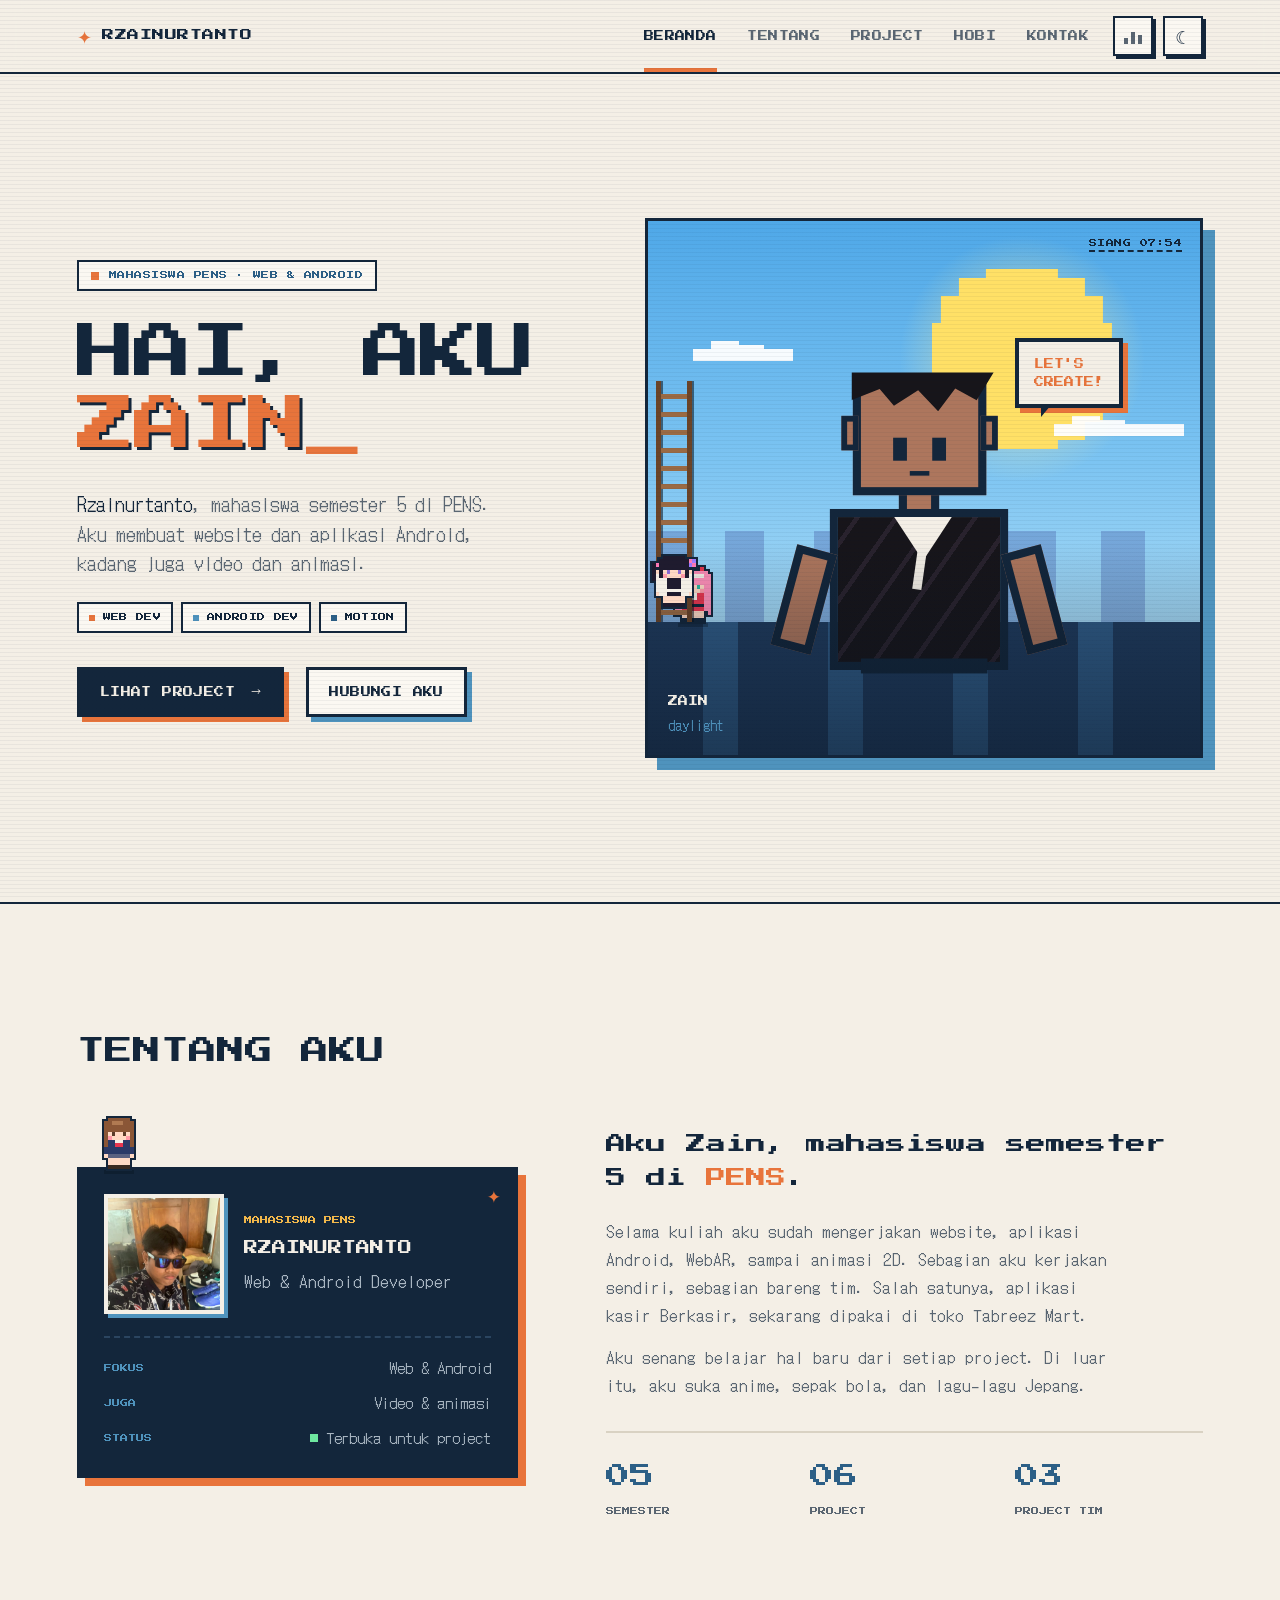
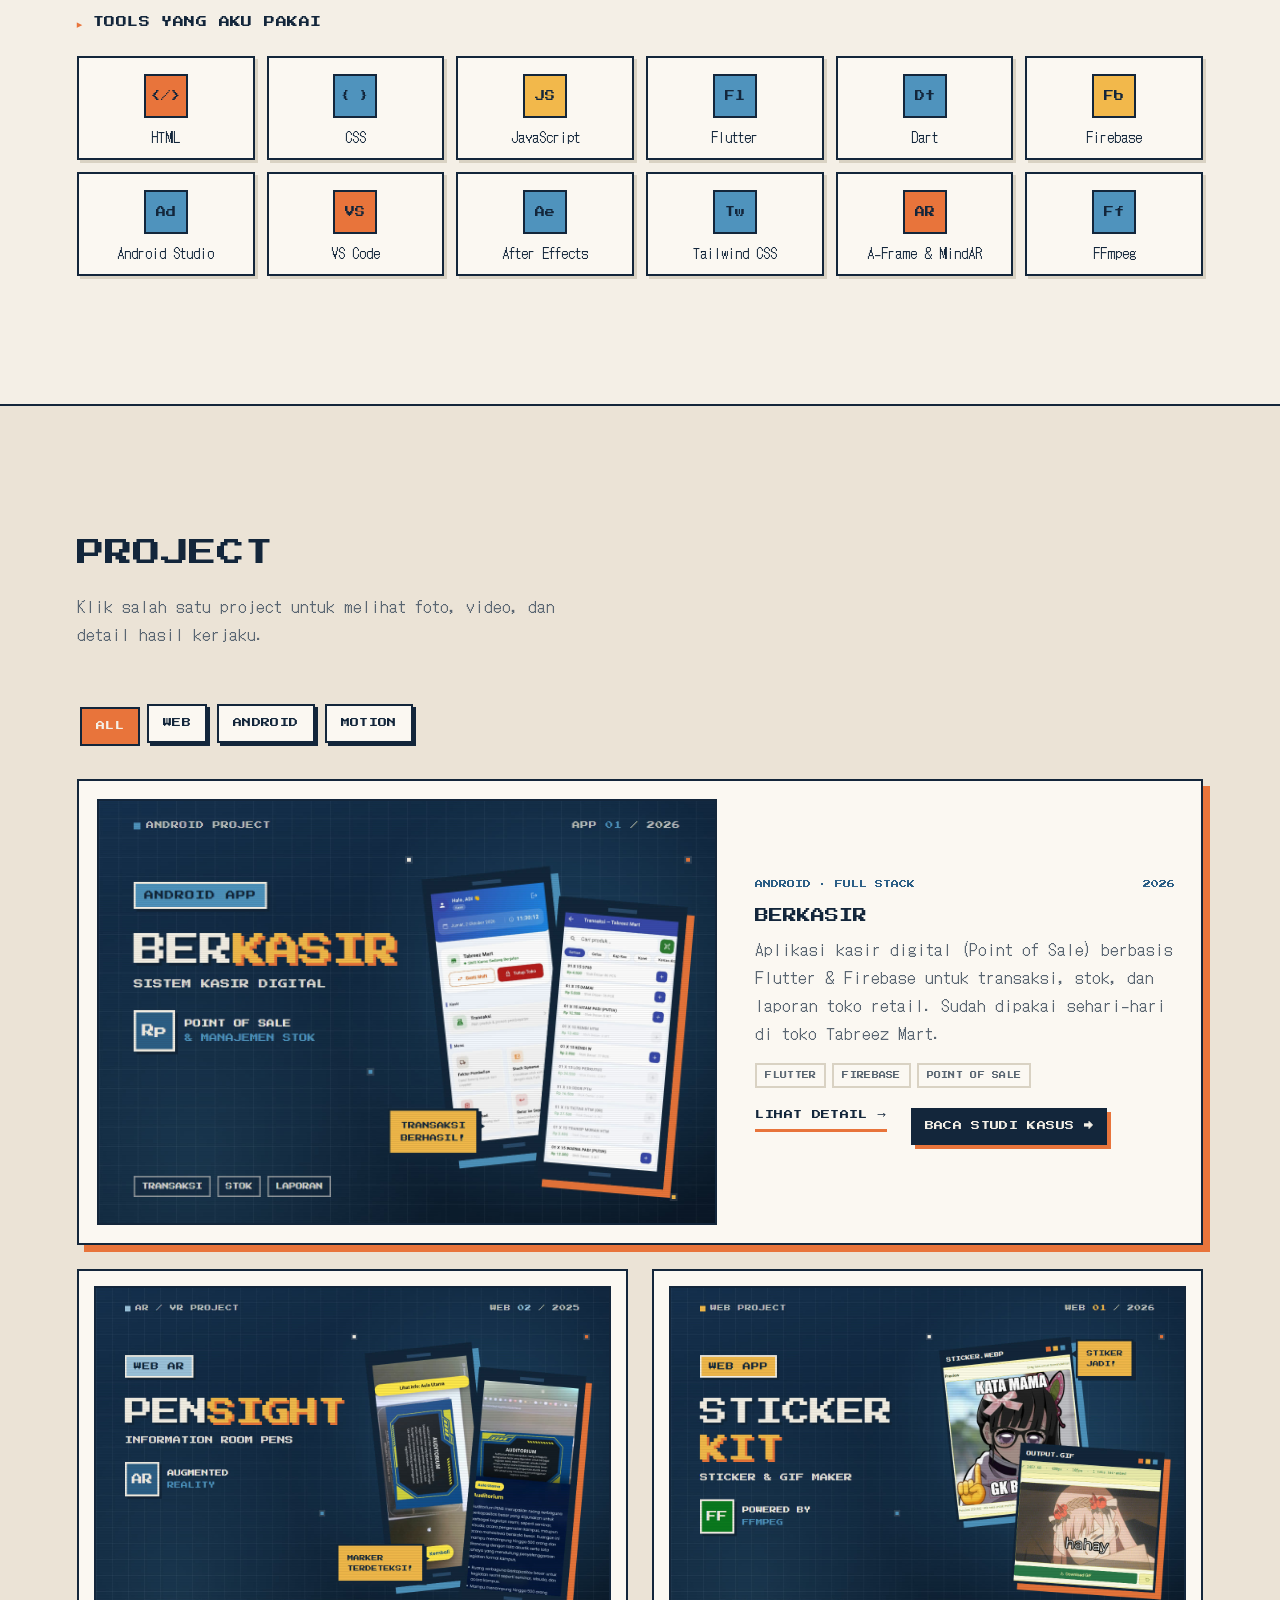
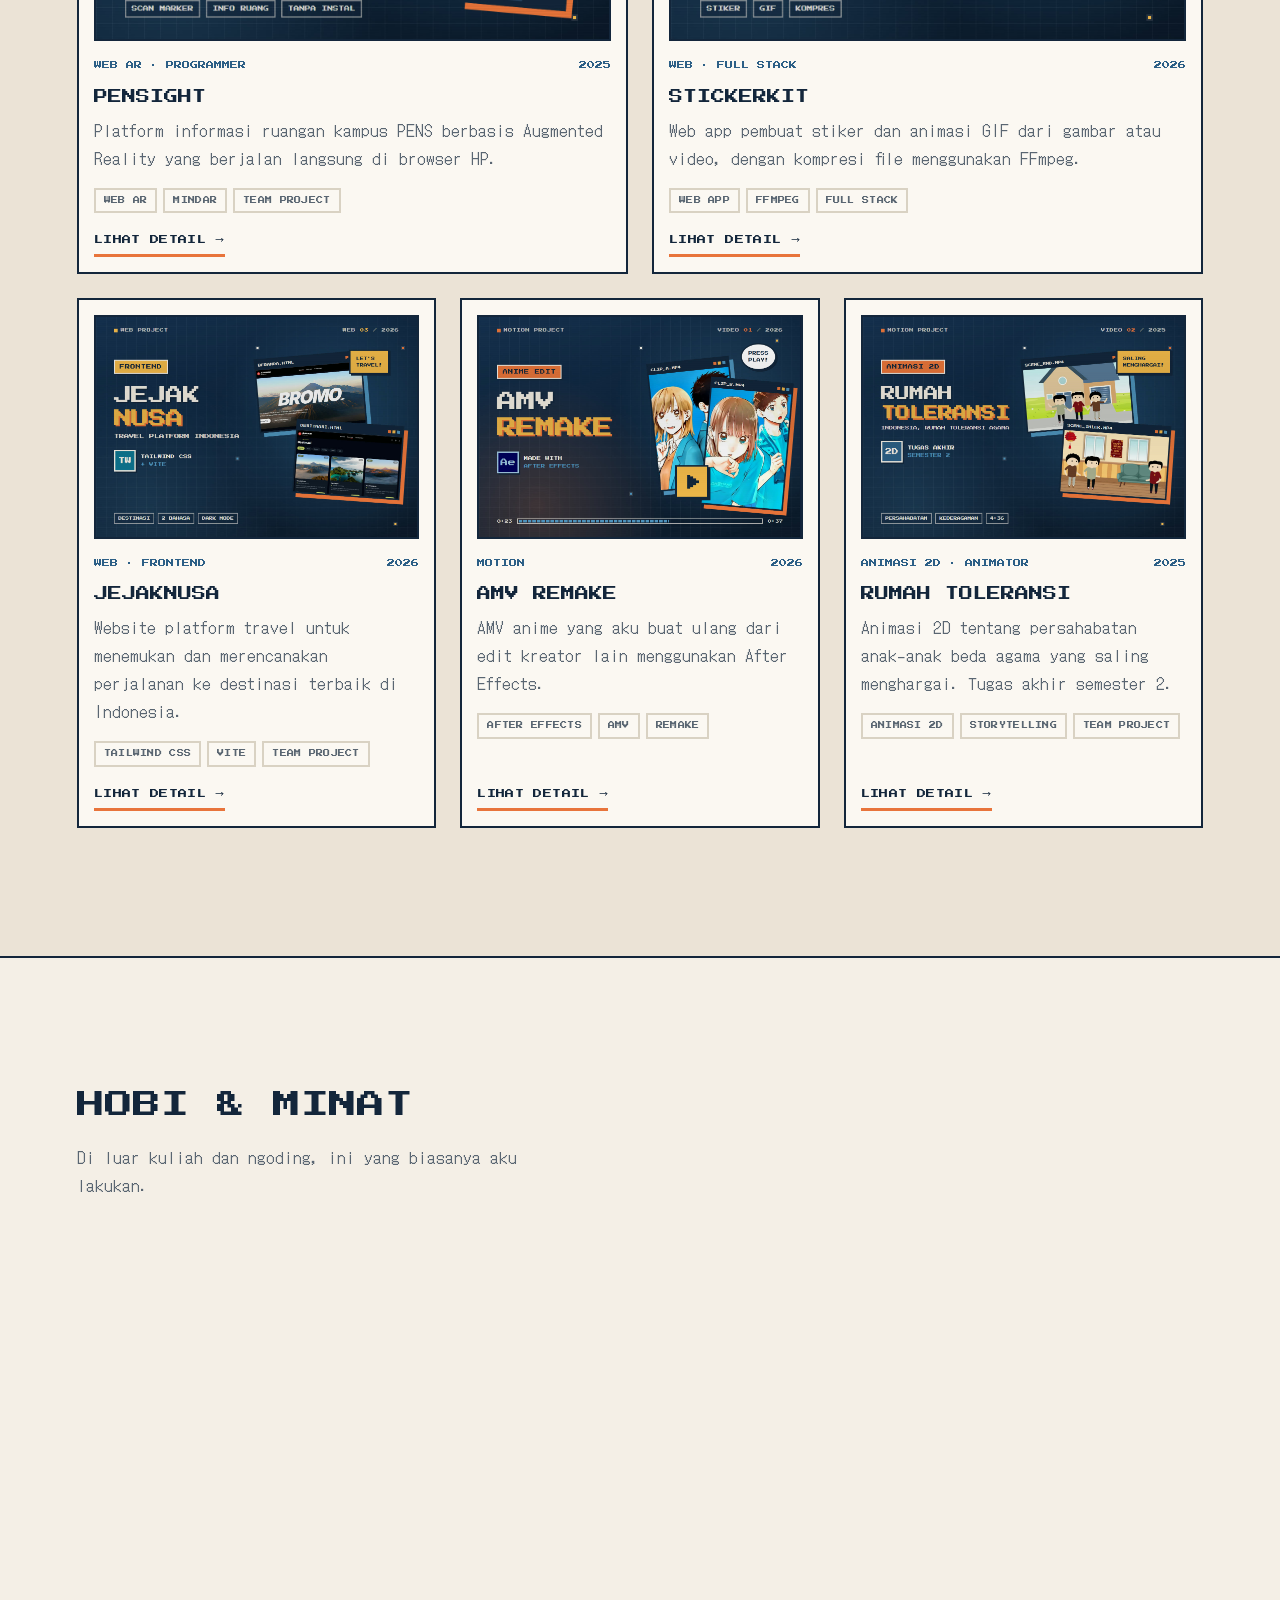
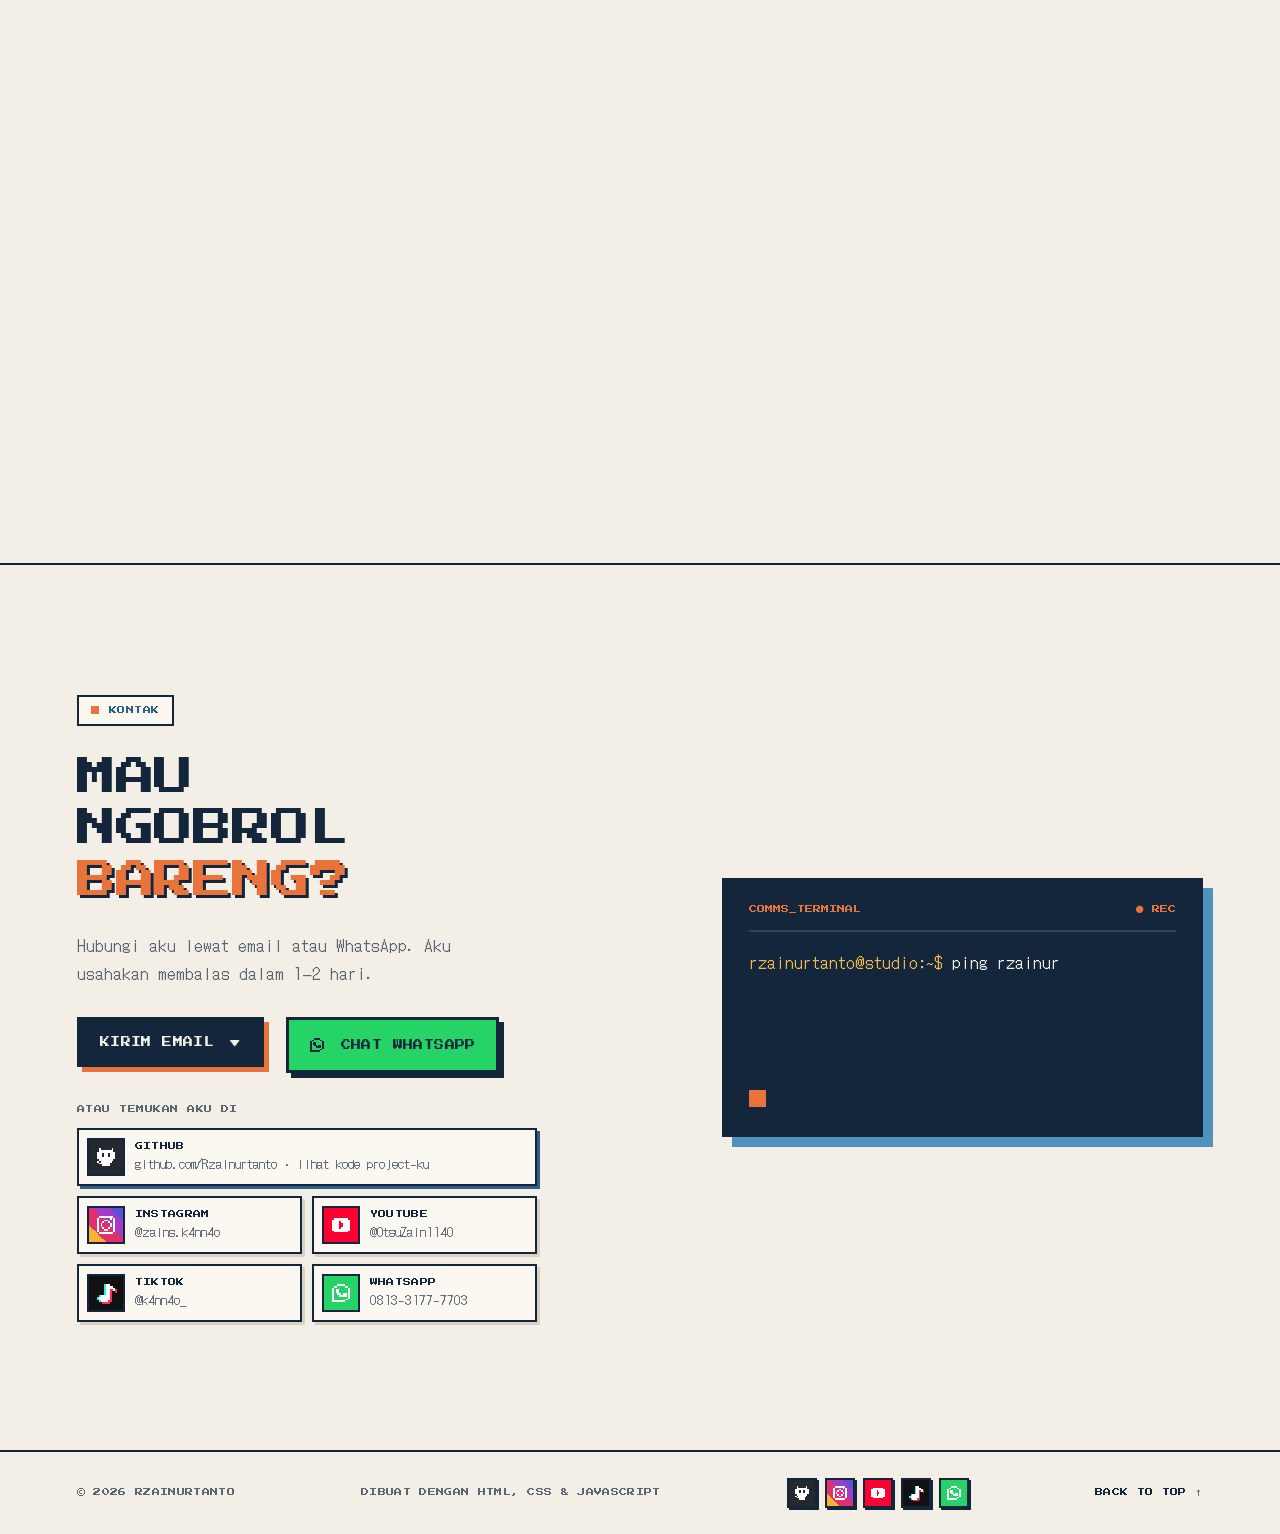
==== commit 59ff75f9: "versi 2" ====
--- a/index.html
+++ b/index.html
@@ -45,12 +45,11 @@
 
       <nav class="nav" aria-label="Navigasi utama">
         <ul class="nav-links" id="nav-links">
-          <li><a class="active" aria-current="true" href="#home"><span>01</span>HOME</a></li>
-          <li><a href="#about"><span>02</span>ABOUT</a></li>
-          <li><a href="#services"><span>03</span>SKILLS</a></li>
-          <li><a href="#work"><span>04</span>WORK</a></li>
-          <li><a href="#hobby"><span>05</span>HOBBY</a></li>
-          <li><a href="#contact"><span>06</span>CONTACT</a></li>
+          <li><a class="active" aria-current="true" href="#home">BERANDA</a></li>
+          <li><a href="#about">TENTANG</a></li>
+          <li><a href="#work">PROJECT</a></li>
+          <li><a href="#hobby">HOBI</a></li>
+          <li><a href="#contact">KONTAK</a></li>
         </ul>
       </nav>
 
@@ -99,7 +98,7 @@
         <p class="eyebrow"><span class="blink-dot" aria-hidden="true"></span> MAHASISWA PENS · WEB &amp; ANDROID</p>
         <h1 id="hero-title">
           <span class="line">HAI, AKU</span>
-          <span class="line sun-text">RZA<span class="cursor" aria-hidden="true">_</span></span>
+          <span class="line sun-text">ZAIN<span class="cursor" aria-hidden="true">_</span></span>
         </h1>
         <p class="hero-intro"><strong>Rzainurtanto</strong>, mahasiswa semester 5 di PENS. Aku membuat website dan aplikasi Android, kadang juga video dan animasi.</p>
 
@@ -190,7 +189,7 @@
             <g class="leg-b"><rect x="4" y="12" width="2" height="2" fill="#ffd9c4"/><rect x="6" y="12" width="2" height="2" fill="#ffd9c4"/><rect x="4" y="14" width="2" height="1" fill="#1f1b2e"/><rect x="6" y="14" width="2" height="1" fill="#1f1b2e"/></g>
           </svg>
         </div>
-        <div class="art-label"><span>RZA</span><small class="scene-label">night shift</small></div>
+        <div class="art-label"><span>ZAIN</span><small class="scene-label">night shift</small></div>
       </div>
       </div>
     </section>
@@ -199,7 +198,7 @@
     <section id="about" class="section" aria-labelledby="about-title">
       <div class="shell">
         <div class="section-head reveal">
-          <div class="section-heading"><span class="section-number">02</span><h2 id="about-title">TENTANG AKU</h2><span class="heading-line"></span></div>
+          <div class="section-heading"><h2 id="about-title">TENTANG AKU</h2></div>
         </div>
 
         <div class="profile-grid">
@@ -246,7 +245,7 @@
           </aside>
 
           <div class="about-text reveal" style="--d: .1s">
-            <p class="big-copy">Aku Rza, mahasiswa semester 5 di <em>PENS</em>.</p>
+            <p class="big-copy">Aku Zain, mahasiswa semester 5 di <em>PENS</em>.</p>
             <p>Selama kuliah aku sudah mengerjakan website, aplikasi Android, WebAR, sampai animasi 2D. Sebagian aku kerjakan sendiri, sebagian bareng tim. Salah satunya, aplikasi kasir Berkasir, sekarang dipakai di toko Tabreez Mart.</p>
             <p>Aku senang belajar hal baru dari setiap project. Di luar itu, aku suka anime, sepak bola, dan lagu-lagu Jepang.</p>
             <dl class="stats">
@@ -279,42 +278,11 @@
       </div>
     </section>
 
-    <!-- ============ SERVICES ============ -->
-    <section id="services" class="section" aria-labelledby="services-title">
-      <div class="shell">
-        <div class="section-head reveal">
-          <div class="section-heading"><span class="section-number">03</span><h2 id="services-title">YANG AKU KERJAKAN</h2><span class="heading-line"></span></div>
-          <p class="section-lead">Tiga bidang yang sudah pernah aku kerjakan di project kuliah maupun project pribadi.</p>
-        </div>
-
-        <div class="moves-grid">
-          <article class="move-card reveal" style="--accent: var(--sun)">
-            <div class="move-top"><span class="move-icon" aria-hidden="true">&lt;/&gt;</span></div>
-            <h3>WEB DEVELOPMENT</h3>
-            <p>Membangun halaman website yang responsif dengan HTML, CSS, dan JavaScript.</p>
-            <ul class="move-list"><li>JejakNusa: frontend dengan Tailwind &amp; Vite</li><li>PENSight: WebAR dengan A-Frame &amp; MindAR</li><li>StickerKit: web app dengan FFmpeg</li></ul>
-          </article>
-          <article class="move-card reveal" style="--accent: var(--sea); --d: .1s">
-            <div class="move-top"><span class="move-icon" aria-hidden="true">APP</span></div>
-            <h3>ANDROID APP DEVELOPMENT</h3>
-            <p>Membuat aplikasi Android dengan Flutter dan Firebase, dari tampilan sampai database.</p>
-            <ul class="move-list"><li>Berkasir: aplikasi kasir yang dipakai di Tabreez Mart</li><li>Login, hak akses owner &amp; kasir, data real-time</li></ul>
-          </article>
-          <article class="move-card reveal" style="--accent: var(--gold); --d: .2s">
-            <div class="move-top"><span class="move-icon" aria-hidden="true">FX</span></div>
-            <h3>VIDEO &amp; ANIMASI</h3>
-            <p>Editing video dengan After Effects dan menganimasikan karakter 2D.</p>
-            <ul class="move-list"><li>AMV Remake: latihan editing di After Effects</li><li>Rumah Toleransi: animator di tim 5 orang</li></ul>
-          </article>
-        </div>
-      </div>
-    </section>
-
     <!-- ============ WORK ============ -->
     <section id="work" class="section section-alt" aria-labelledby="work-title">
       <div class="shell">
         <div class="section-head reveal">
-          <div class="section-heading"><span class="section-number">04</span><h2 id="work-title">PROJECT</h2><span class="heading-line"></span></div>
+          <div class="section-heading"><h2 id="work-title">PROJECT</h2></div>
           <p class="section-lead">Klik salah satu project untuk melihat foto, video, dan detail hasil kerjaku.</p>
         </div>
 
@@ -338,35 +306,47 @@
           - <template class="project-detail"> : deskripsi lengkap yang muncul di jendela detail.
         -->
         <div class="project-grid">
-          <article class="project-card reveal" data-category="web"
-            data-images="assets/projects/stickerkit/01-upload.jpg, assets/projects/stickerkit/02-crop.jpg, assets/projects/stickerkit/03-editor.jpg, assets/projects/stickerkit/04-hapus-background.jpg, assets/projects/stickerkit/05-pengaturan-teks.jpg, assets/projects/stickerkit/06-hasil-stiker.jpg, assets/projects/stickerkit/07-gif-editor.jpg, assets/projects/stickerkit/08-potong-durasi.jpg, assets/projects/stickerkit/09-hasil-gif.jpg"
-            data-poster="assets/projects/stickerkit/poster.jpg"
-            data-link="" data-link-label="KUNJUNGI WEBSITE">
-            <div class="project-visual visual-one" aria-hidden="true"><span class="visual-sun"></span><span class="visual-window"></span><span class="visual-plant"></span><span class="visual-hint">LIHAT DETAIL</span></div>
-            <div class="project-meta"><span>WEB · FULL STACK</span><span>2026</span></div>
-            <h3>STICKERKIT</h3>
-            <p>Web app pembuat stiker dan animasi GIF dari gambar atau video, dengan kompresi file menggunakan FFmpeg.</p>
-            <ul class="project-tags"><li>WEB APP</li><li>FFMPEG</li><li>FULL STACK</li></ul>
-            <button type="button" class="project-link">LIHAT DETAIL <span aria-hidden="true">→</span></button>
+          <article class="project-card is-featured reveal" data-category="android"
+            data-images="assets/projects/berkasir/01-loading.jpg, assets/projects/berkasir/02-pilih-kasir.jpg, assets/projects/berkasir/03-login.jpg, assets/projects/berkasir/04-dashboard.jpg, assets/projects/berkasir/05-transaksi.jpg, assets/projects/berkasir/06-riwayat.jpg, assets/projects/berkasir/07-pelanggan.jpg, assets/projects/berkasir/08-laporan.jpg"
+            data-poster="assets/projects/berkasir/poster.jpg"
+            data-link="berkasir/" data-link-label="BACA STUDI KASUS">
+            <div class="project-visual visual-four" aria-hidden="true"><span class="app-phone"><span class="app-screen"><i></i><i></i><i></i><i></i><i></i></span></span><span class="app-badge">v1.0</span><span class="visual-hint">LIHAT DETAIL</span></div>
+            <div class="featured-body">
+              <div class="project-meta"><span>ANDROID · FULL STACK</span><span>2026</span></div>
+              <h3>BERKASIR</h3>
+              <p>Aplikasi kasir digital (Point of Sale) berbasis Flutter &amp; Firebase untuk transaksi, stok, dan laporan toko retail. Sudah dipakai sehari-hari di toko Tabreez Mart.</p>
+              <ul class="project-tags"><li>FLUTTER</li><li>FIREBASE</li><li>POINT OF SALE</li></ul>
+              <div class="featured-actions">
+                <button type="button" class="project-link">LIHAT DETAIL <span aria-hidden="true">→</span></button>
+                <a class="case-link" href="berkasir/">BACA STUDI KASUS <span aria-hidden="true">→</span></a>
+              </div>
+            </div>
             <template class="project-detail">
-              <p><strong>StickerKit</strong> adalah web app untuk membuat <strong>stiker</strong> dan <strong>animasi GIF</strong> langsung dari browser. Pengguna cukup mengunggah gambar untuk diubah menjadi stiker, atau mengunggah video untuk dikonversi menjadi GIF, lengkap dengan teks ala meme. Project ini aku buat sebagai <strong>tugas kuliah di PENS</strong> (Politeknik Elektronika Negeri Surabaya).</p>
-              <p>Pemrosesan video dan kompresi gambar memakai <strong>FFmpeg</strong>, sehingga hasil akhirnya ringan dan siap dibagikan, misalnya sebagai stiker WhatsApp.</p>
+              <p><strong>Berkasir</strong> adalah aplikasi kasir digital (Point of Sale) untuk Android yang aku bangun dengan <strong>Flutter</strong> dan <strong>Firebase</strong>, dan diterapkan di <strong>Tabreez Mart</strong>. Aplikasi ini menggantikan pencatatan manual: penjualan, stok, pembelian ke supplier, sampai laporan laba rugi tercatat rapi dalam satu sistem.</p>
+              <p>Dari satu codebase, aku menghasilkan <strong>dua aplikasi</strong>: <strong>Berkasir Kasir</strong> untuk melayani pembeli di meja kasir, dan <strong>Berkasir Owner</strong> untuk pemilik toko yang memantau bisnis. Data tersinkron secara real-time lewat Cloud Firestore, dengan hak akses berbeda untuk owner dan kasir.</p>
               <h4>PERAN</h4>
-              <p><strong>Full Stack Developer.</strong> Aku mengerjakan tampilan dan alur penggunaan di sisi frontend, sekaligus pemrosesan file dengan FFmpeg di sisi backend.</p>
+              <p><strong>Full Stack Developer.</strong> Aku mengerjakan tampilan dan alur aplikasi di Flutter, sekaligus sisi backend di Firebase: struktur database, autentikasi akun kasir, dan aturan hak akses.</p>
               <h4>FITUR UTAMA</h4>
               <ul>
-                <li>Upload gambar (JPG, PNG) atau video (MP4, MOV) hingga 50 MB lewat drag &amp; drop</li>
-                <li>Crop gambar dengan opsi rasio 1:1 yang pas untuk stiker WhatsApp</li>
-                <li>Hapus background gambar</li>
-                <li>Teks ala meme: pilih font, gaya, ukuran, warna, dan outline, lalu geser posisinya langsung di preview</li>
-                <li>Export stiker ke PNG atau WebP dengan 3 pilihan resolusi yang sekaligus mengompres ukuran file</li>
-                <li>Konversi video ke GIF: potong durasi, atur FPS (5–15), pilih resolusi, dan tambahkan teks yang diembed langsung ke GIF</li>
-                <li>Estimasi ukuran file sebelum diunduh</li>
-              </ul>
+                <li>Login kasir dengan PIN, multi-akun, dan manajemen shift (ganti shift &amp; tutup toko)</li>
+                <li>Transaksi cepat: cari produk, filter kategori, scan barcode dengan kamera, dan harga khusus per pelanggan</li>
+                <li>Cetak struk ke printer thermal Bluetooth atau kirim struk lewat WhatsApp</li>
+                <li>Faktur pembelian supplier, stock opname, retur pembeli, dan retur ke supplier</li>
+                <li>Laporan transaksi, stok, dan laba rugi yang bisa diekspor ke PDF dan Excel</li>
+                <li>Generate dan cetak label barcode produk, serta import data produk dari CSV</li>
+                <li>Log aktivitas kasir yang bisa dipantau oleh owner</li>
+              </ul>
+              <h4>TEKNOLOGI</h4>
+              <ul>
+                <li>Flutter (Dart), sekitar 30.000 baris kode</li>
+                <li>Firebase Authentication &amp; Cloud Firestore (real time, Security Rules berbasis peran)</li>
+                <li>Bluetooth thermal printer, barcode scanner, PDF &amp; Excel export</li>
+              </ul>
+              <p class="modal-note">Source code bersifat private karena aplikasi ini digunakan langsung oleh toko.</p>
             </template>
           </article>
 
-          <article class="project-card reveal" style="--d: .1s" data-category="web"
+          <article class="project-card is-medium reveal" data-category="web"
             data-images="assets/projects/pensight/01-menu.jpg, assets/projects/pensight/02-scan-marker.jpg, assets/projects/pensight/03-info-ruangan.jpg, assets/projects/pensight/04-tentang.jpg, assets/projects/pensight/05-proses-pengerjaan.jpg"
             data-poster="assets/projects/pensight/poster.jpg"
             data-link="https://rzainurtanto.met.student.pens.ac.id/PENSIGHT/index.html" data-link-label="COBA PENSIGHT"
@@ -394,6 +374,34 @@
               <ul>
                 <li>HTML, CSS, dan JavaScript</li>
                 <li>A-Frame (framework WebXR) dan MindAR (image tracking) untuk AR di browser</li>
+              </ul>
+            </template>
+          </article>
+
+          <article class="project-card is-medium reveal" data-category="web"
+            data-images="assets/projects/stickerkit/01-upload.jpg, assets/projects/stickerkit/02-crop.jpg, assets/projects/stickerkit/03-editor.jpg, assets/projects/stickerkit/04-hapus-background.jpg, assets/projects/stickerkit/05-pengaturan-teks.jpg, assets/projects/stickerkit/06-hasil-stiker.jpg, assets/projects/stickerkit/07-gif-editor.jpg, assets/projects/stickerkit/08-potong-durasi.jpg, assets/projects/stickerkit/09-hasil-gif.jpg"
+            data-poster="assets/projects/stickerkit/poster.jpg"
+            data-link="" data-link-label="KUNJUNGI WEBSITE">
+            <div class="project-visual visual-one" aria-hidden="true"><span class="visual-sun"></span><span class="visual-window"></span><span class="visual-plant"></span><span class="visual-hint">LIHAT DETAIL</span></div>
+            <div class="project-meta"><span>WEB · FULL STACK</span><span>2026</span></div>
+            <h3>STICKERKIT</h3>
+            <p>Web app pembuat stiker dan animasi GIF dari gambar atau video, dengan kompresi file menggunakan FFmpeg.</p>
+            <ul class="project-tags"><li>WEB APP</li><li>FFMPEG</li><li>FULL STACK</li></ul>
+            <button type="button" class="project-link">LIHAT DETAIL <span aria-hidden="true">→</span></button>
+            <template class="project-detail">
+              <p><strong>StickerKit</strong> adalah web app untuk membuat <strong>stiker</strong> dan <strong>animasi GIF</strong> langsung dari browser. Pengguna cukup mengunggah gambar untuk diubah menjadi stiker, atau mengunggah video untuk dikonversi menjadi GIF, lengkap dengan teks ala meme. Project ini aku buat sebagai <strong>tugas kuliah di PENS</strong> (Politeknik Elektronika Negeri Surabaya).</p>
+              <p>Pemrosesan video dan kompresi gambar memakai <strong>FFmpeg</strong>, sehingga hasil akhirnya ringan dan siap dibagikan, misalnya sebagai stiker WhatsApp.</p>
+              <h4>PERAN</h4>
+              <p><strong>Full Stack Developer.</strong> Aku mengerjakan tampilan dan alur penggunaan di sisi frontend, sekaligus pemrosesan file dengan FFmpeg di sisi backend.</p>
+              <h4>FITUR UTAMA</h4>
+              <ul>
+                <li>Upload gambar (JPG, PNG) atau video (MP4, MOV) hingga 50 MB lewat drag &amp; drop</li>
+                <li>Crop gambar dengan opsi rasio 1:1 yang pas untuk stiker WhatsApp</li>
+                <li>Hapus background gambar</li>
+                <li>Teks ala meme: pilih font, gaya, ukuran, warna, dan outline, lalu geser posisinya langsung di preview</li>
+                <li>Export stiker ke PNG atau WebP dengan 3 pilihan resolusi yang sekaligus mengompres ukuran file</li>
+                <li>Konversi video ke GIF: potong durasi, atur FPS (5–15), pilih resolusi, dan tambahkan teks yang diembed langsung ke GIF</li>
+                <li>Estimasi ukuran file sebelum diunduh</li>
               </ul>
             </template>
           </article>
@@ -434,42 +442,7 @@
             </template>
           </article>
 
-          <article class="project-card reveal" style="--d: .1s" data-category="android"
-            data-images="assets/projects/berkasir/01-loading.jpg, assets/projects/berkasir/02-pilih-kasir.jpg, assets/projects/berkasir/03-login.jpg, assets/projects/berkasir/04-dashboard.jpg, assets/projects/berkasir/05-transaksi.jpg, assets/projects/berkasir/06-riwayat.jpg, assets/projects/berkasir/07-pelanggan.jpg, assets/projects/berkasir/08-laporan.jpg"
-            data-poster="assets/projects/berkasir/poster.jpg"
-            data-link="" data-link-label="LIHAT DI GITHUB">
-            <div class="project-visual visual-four" aria-hidden="true"><span class="app-phone"><span class="app-screen"><i></i><i></i><i></i><i></i><i></i></span></span><span class="app-badge">v1.0</span><span class="visual-hint">LIHAT DETAIL</span></div>
-            <div class="project-meta"><span>ANDROID · FULL STACK</span><span>2026</span></div>
-            <h3>BERKASIR</h3>
-            <p>Aplikasi kasir digital (Point of Sale) berbasis Flutter &amp; Firebase untuk transaksi, stok, dan laporan toko retail.</p>
-            <ul class="project-tags"><li>FLUTTER</li><li>FIREBASE</li><li>POINT OF SALE</li></ul>
-            <button type="button" class="project-link">LIHAT DETAIL <span aria-hidden="true">→</span></button>
-            <template class="project-detail">
-              <p><strong>Berkasir</strong> adalah aplikasi kasir digital (Point of Sale) untuk Android yang aku bangun dengan <strong>Flutter</strong> dan <strong>Firebase</strong>, dan diterapkan di <strong>Tabreez Mart</strong>. Aplikasi ini menggantikan pencatatan manual: penjualan, stok, pembelian ke supplier, sampai laporan laba rugi tercatat rapi dalam satu sistem.</p>
-              <p>Dari satu codebase, aku menghasilkan <strong>dua aplikasi</strong>: <strong>Berkasir Kasir</strong> untuk melayani pembeli di meja kasir, dan <strong>Berkasir Owner</strong> untuk pemilik toko yang memantau bisnis. Data tersinkron secara real-time lewat Cloud Firestore, dengan hak akses berbeda untuk owner dan kasir.</p>
-              <h4>PERAN</h4>
-              <p><strong>Full Stack Developer.</strong> Aku mengerjakan tampilan dan alur aplikasi di Flutter, sekaligus sisi backend di Firebase: struktur database, autentikasi akun kasir, dan aturan hak akses.</p>
-              <h4>FITUR UTAMA</h4>
-              <ul>
-                <li>Login kasir dengan PIN, multi-akun, dan manajemen shift (ganti shift &amp; tutup toko)</li>
-                <li>Transaksi cepat: cari produk, filter kategori, scan barcode dengan kamera, dan harga khusus per pelanggan</li>
-                <li>Cetak struk ke printer thermal Bluetooth atau kirim struk lewat WhatsApp</li>
-                <li>Faktur pembelian supplier, stock opname, retur pembeli, dan retur ke supplier</li>
-                <li>Laporan transaksi, stok, dan laba rugi yang bisa diekspor ke PDF dan Excel</li>
-                <li>Generate dan cetak label barcode produk, serta import data produk dari CSV</li>
-                <li>Log aktivitas kasir yang bisa dipantau oleh owner</li>
-              </ul>
-              <h4>TEKNOLOGI</h4>
-              <ul>
-                <li>Flutter (Dart), sekitar 30.000 baris kode</li>
-                <li>Firebase Authentication &amp; Cloud Firestore (real time, Security Rules berbasis peran)</li>
-                <li>Bluetooth thermal printer, barcode scanner, PDF &amp; Excel export</li>
-              </ul>
-              <p class="modal-note">Source code bersifat private karena aplikasi ini digunakan langsung oleh toko.</p>
-            </template>
-          </article>
-
-          <article class="project-card reveal" style="--d: .1s" data-category="motion"
+          <article class="project-card reveal" data-category="motion"
             data-images="assets/projects/amv-remake/video.mp4"
             data-poster="assets/projects/amv-remake/poster.jpg"
             data-link="" data-link-label="TONTON VIDEO">
@@ -492,7 +465,7 @@
             </template>
           </article>
 
-          <article class="project-card reveal" style="--d: .2s" data-category="motion"
+          <article class="project-card reveal" data-category="motion"
             data-images="assets/projects/toleransi/video.mp4"
             data-poster="assets/projects/toleransi/poster.jpg"
             data-link="" data-link-label="TONTON VIDEO">
@@ -526,11 +499,11 @@
       </div>
     </section>
 
-    <!-- ============ SIDE QUESTS (hobi & minat) ============ -->
+    <!-- ============ HOBI & MINAT ============ -->
     <section id="hobby" class="section" aria-labelledby="hobby-title">
       <div class="shell">
         <div class="section-head reveal">
-          <div class="section-heading"><span class="section-number">05</span><h2 id="hobby-title">HOBI &amp; MINAT</h2><span class="heading-line"></span></div>
+          <div class="section-heading"><h2 id="hobby-title">HOBI &amp; MINAT</h2></div>
           <p class="section-lead">Di luar kuliah dan ngoding, ini yang biasanya aku lakukan.</p>
         </div>
 
--- a/style.css
+++ b/style.css
@@ -156,7 +156,6 @@
   color: var(--muted); text-decoration: none;
   transition: color .2s steps(2);
 }
-.nav-links a span { color: var(--sun); margin-right: 6px; }
 .nav-links a::after {
   content: ''; position: absolute; left: 0; right: 0; bottom: 0;
   height: 4px; background: var(--sun);
@@ -699,9 +698,7 @@
 
 .section-head { margin-bottom: clamp(40px, 5vw, 56px); }
 .section-heading { display: flex; align-items: center; gap: 18px; }
-.section-heading h2 { margin: 0; font-family: var(--font-pixel); font-size: clamp(16px, 2vw, 22px); line-height: 1.4; }
-.section-number { font-family: var(--font-pixel); font-size: 10px; color: var(--sun); }
-.heading-line { flex: 1; height: 2px; background: repeating-linear-gradient(90deg, var(--line) 0 8px, transparent 8px 12px); }
+.section-heading h2 { margin: 0; font-family: var(--font-pixel); font-size: clamp(18px, 2.6vw, 28px); line-height: 1.4; }
 .section-lead { max-width: 56ch; margin: 18px 0 0; color: var(--muted); }
 
 .panel-title {
@@ -790,31 +787,6 @@
   color: var(--ocean); background: var(--c);
   border: 2px solid var(--ocean);
 }
-
-/* 9. Services -------------------------------------------------------------- */
-.moves-grid { display: grid; grid-template-columns: repeat(3, minmax(0, 1fr)); gap: 24px; }
-
-.move-card {
-  display: flex; flex-direction: column;
-  padding: 24px;
-  background: var(--surface);
-  border: 2px solid var(--border);
-  box-shadow: 6px 6px 0 var(--accent);
-  transition: transform .15s steps(2), box-shadow .15s steps(2);
-}
-.move-card:hover { transform: translate(-3px, -3px); box-shadow: 9px 9px 0 var(--accent); }
-.move-top { display: flex; justify-content: space-between; align-items: flex-start; margin-bottom: 22px; }
-.move-icon {
-  display: grid; place-items: center;
-  width: 56px; height: 56px;
-  font-family: var(--font-pixel); font-size: 13px;
-  color: var(--ocean); background: var(--accent);
-  border: 3px solid var(--ocean);
-}
-.move-card h3 { margin: 0 0 12px; font-family: var(--font-pixel); font-size: 13px; line-height: 1.5; }
-.move-card p { margin: 0 0 20px; color: var(--muted); }
-.move-list { display: grid; gap: 6px; margin: auto 0 0; padding: 16px 0 0; list-style: none; border-top: 2px dashed var(--line); font-size: 15px; }
-.move-list li::before { content: '▸ '; color: var(--accent); }
 
 /* 10. Work ----------------------------------------------------------------- */
 .filter-tabs { display: flex; flex-wrap: wrap; gap: 10px; margin-bottom: 36px; }
@@ -830,7 +802,13 @@
 .filter:hover { transform: translate(1px, 1px); box-shadow: 2px 2px 0 var(--border); }
 .filter.active { color: var(--sand); background: var(--sun); transform: translate(3px, 3px); box-shadow: none; }
 
-.project-grid { display: grid; grid-template-columns: repeat(3, minmax(0, 1fr)); gap: 24px; }
+.project-grid { display: grid; grid-template-columns: repeat(6, minmax(0, 1fr)); gap: 24px; }
+/* Susunan bertingkat: Berkasir besar, 2 kartu sedang, sisanya kecil */
+.project-grid > .project-card { grid-column: span 2; }
+.project-grid > .project-card.is-medium { grid-column: span 3; }
+.project-grid > .project-card.is-featured { grid-column: 1 / -1; }
+/* Saat difilter, semua kartu (selain unggulan) kembali seukuran */
+.project-grid.is-filtered > .project-card:not(.is-featured) { grid-column: span 2; }
 
 .project-card {
   position: relative;
@@ -844,6 +822,31 @@
 .project-card[hidden] { display: none; }
 .project-card:hover { transform: translateY(-8px); box-shadow: 7px 7px 0 var(--sea); }
 .project-card.pop { animation: pop .35s steps(3); }
+
+.project-card.is-featured {
+  display: grid; grid-template-columns: minmax(0, 1.45fr) minmax(0, 1fr);
+  align-items: center; gap: clamp(24px, 3vw, 44px);
+  padding: 18px;
+  box-shadow: 7px 7px 0 var(--sun);
+}
+.project-card.is-featured:hover { box-shadow: 10px 10px 0 var(--sun); }
+.is-featured .project-visual { margin: 0; }
+.featured-body { display: flex; flex-direction: column; padding-right: 8px; }
+.is-featured h3 { margin-top: 12px; font-size: clamp(18px, 2vw, 24px); }
+.is-featured .featured-body > p { font-size: 17px; }
+.featured-actions { display: flex; flex-wrap: wrap; align-items: center; gap: 14px 24px; margin-top: auto; }
+.featured-actions .project-link { margin-top: 0; }
+/* Di atas lapisan klik kartu, jadi bisa diklik sendiri */
+.case-link {
+  position: relative; z-index: 6;
+  padding: 9px 12px;
+  font-family: var(--font-pixel); font-size: 9px; letter-spacing: .04em;
+  color: var(--sand); background: var(--ocean); text-decoration: none;
+  border: 2px solid var(--ocean); box-shadow: 4px 4px 0 var(--sun);
+  transition: transform .15s steps(2), box-shadow .15s steps(2);
+}
+.case-link:hover { transform: translate(2px, 2px); box-shadow: 2px 2px 0 var(--sun); }
+:root[data-theme="dark"] .case-link { color: var(--ocean); background: var(--sand); border-color: var(--sand); }
 
 .project-visual { position: relative; aspect-ratio: 16 / 11; margin-bottom: 18px; overflow: hidden; border: 2px solid var(--border); }
 .visual-one { background: #ffc4a3; }
@@ -1280,10 +1283,6 @@
 }
 
 /* 14. Responsive ----------------------------------------------------------- */
-@media (max-width: 1280px) {
-  .nav-links a span { display: none; }
-}
-
 @media (max-width: 960px) {
   .hobby-grid { grid-template-columns: repeat(2, minmax(0, 1fr)); }
   /* Beri ruang untuk Chinatsu yang berdiri di atas kartu profil */
@@ -1303,15 +1302,15 @@
   .nav-links.open { visibility: visible; clip-path: inset(0 0 -20px 0); transition: clip-path .25s steps(5); }
   .nav-links a { padding: 16px 0; border-bottom: 2px dashed var(--line); }
   .nav-links li:last-child a { border-bottom: 0; }
-  .nav-links a span { display: inline; }
   .nav-links a::after { display: none; }
   .nav-links a.active { color: var(--sun); }
 
   .hero { grid-template-columns: 1fr; min-height: 0; }
   .hero-art { min-height: 480px; }
   .profile-grid, .skills-grid, .contact { grid-template-columns: 1fr; }
-  .moves-grid, .project-grid { grid-template-columns: repeat(2, minmax(0, 1fr)); }
-  .move-card:last-child:nth-child(odd) { grid-column: 1 / -1; }
+  .project-grid { grid-template-columns: repeat(2, minmax(0, 1fr)); }
+  .project-grid > .project-card, .project-grid > .project-card.is-medium, .project-grid.is-filtered > .project-card:not(.is-featured) { grid-column: auto; }
+  .project-grid > .project-card.is-featured { grid-column: 1 / -1; }
   .character { --scale: .95; }
   .speech-bubble { top: 18%; right: 8%; }
 }
@@ -1333,7 +1332,9 @@
   .now-playing { left: 12px; bottom: 12px; }
   body { font-size: 16px; }
   .brand { font-size: 10px; }
-  .moves-grid, .project-grid { grid-template-columns: 1fr; }
+  .project-grid { grid-template-columns: 1fr; }
+  .project-card.is-featured { grid-template-columns: minmax(0, 1fr); gap: 18px; }
+  .is-featured h3 { font-size: 16px; }
   .modal-body { grid-template-columns: minmax(0, 1fr); }
   .quest-modal { width: calc(100% - 20px); max-height: calc(100dvh - 20px); box-shadow: 6px 6px 0 var(--sun); }
   .gallery-nav { width: 34px; height: 34px; font-size: 10px; }
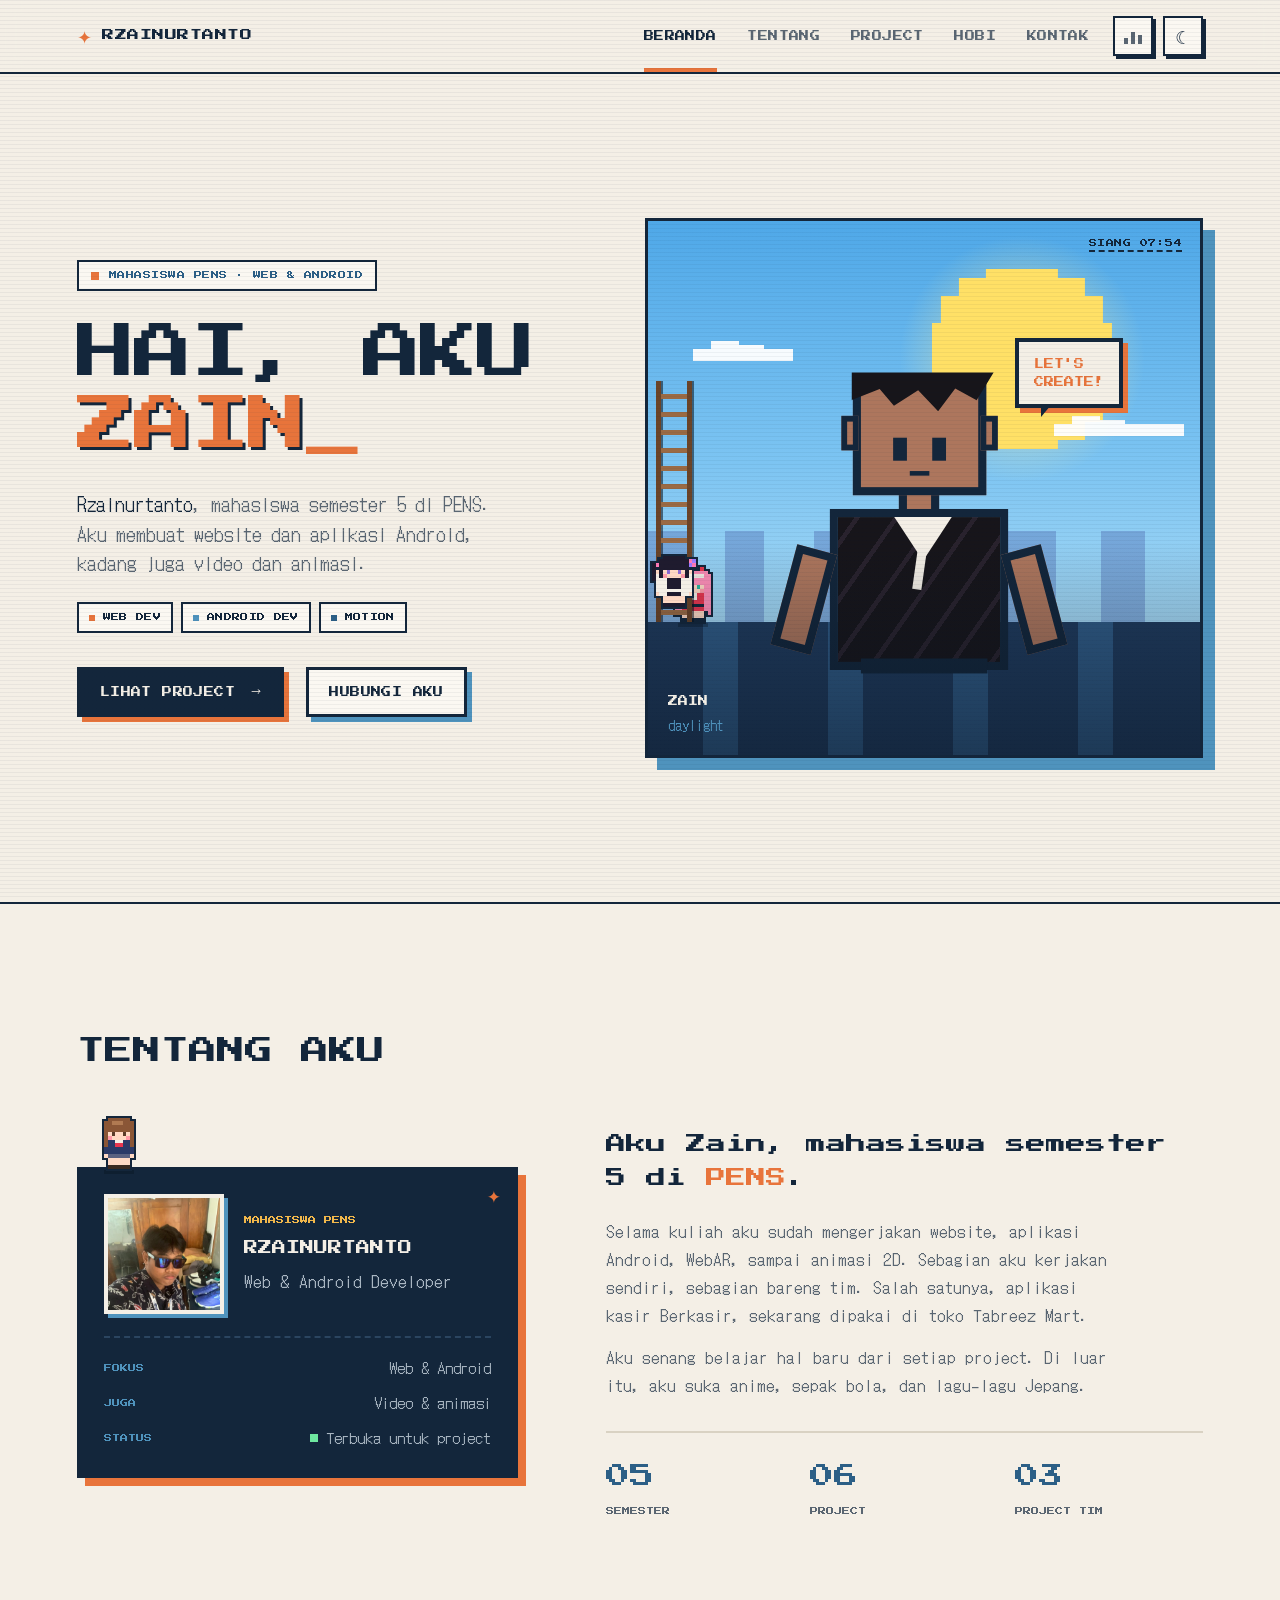
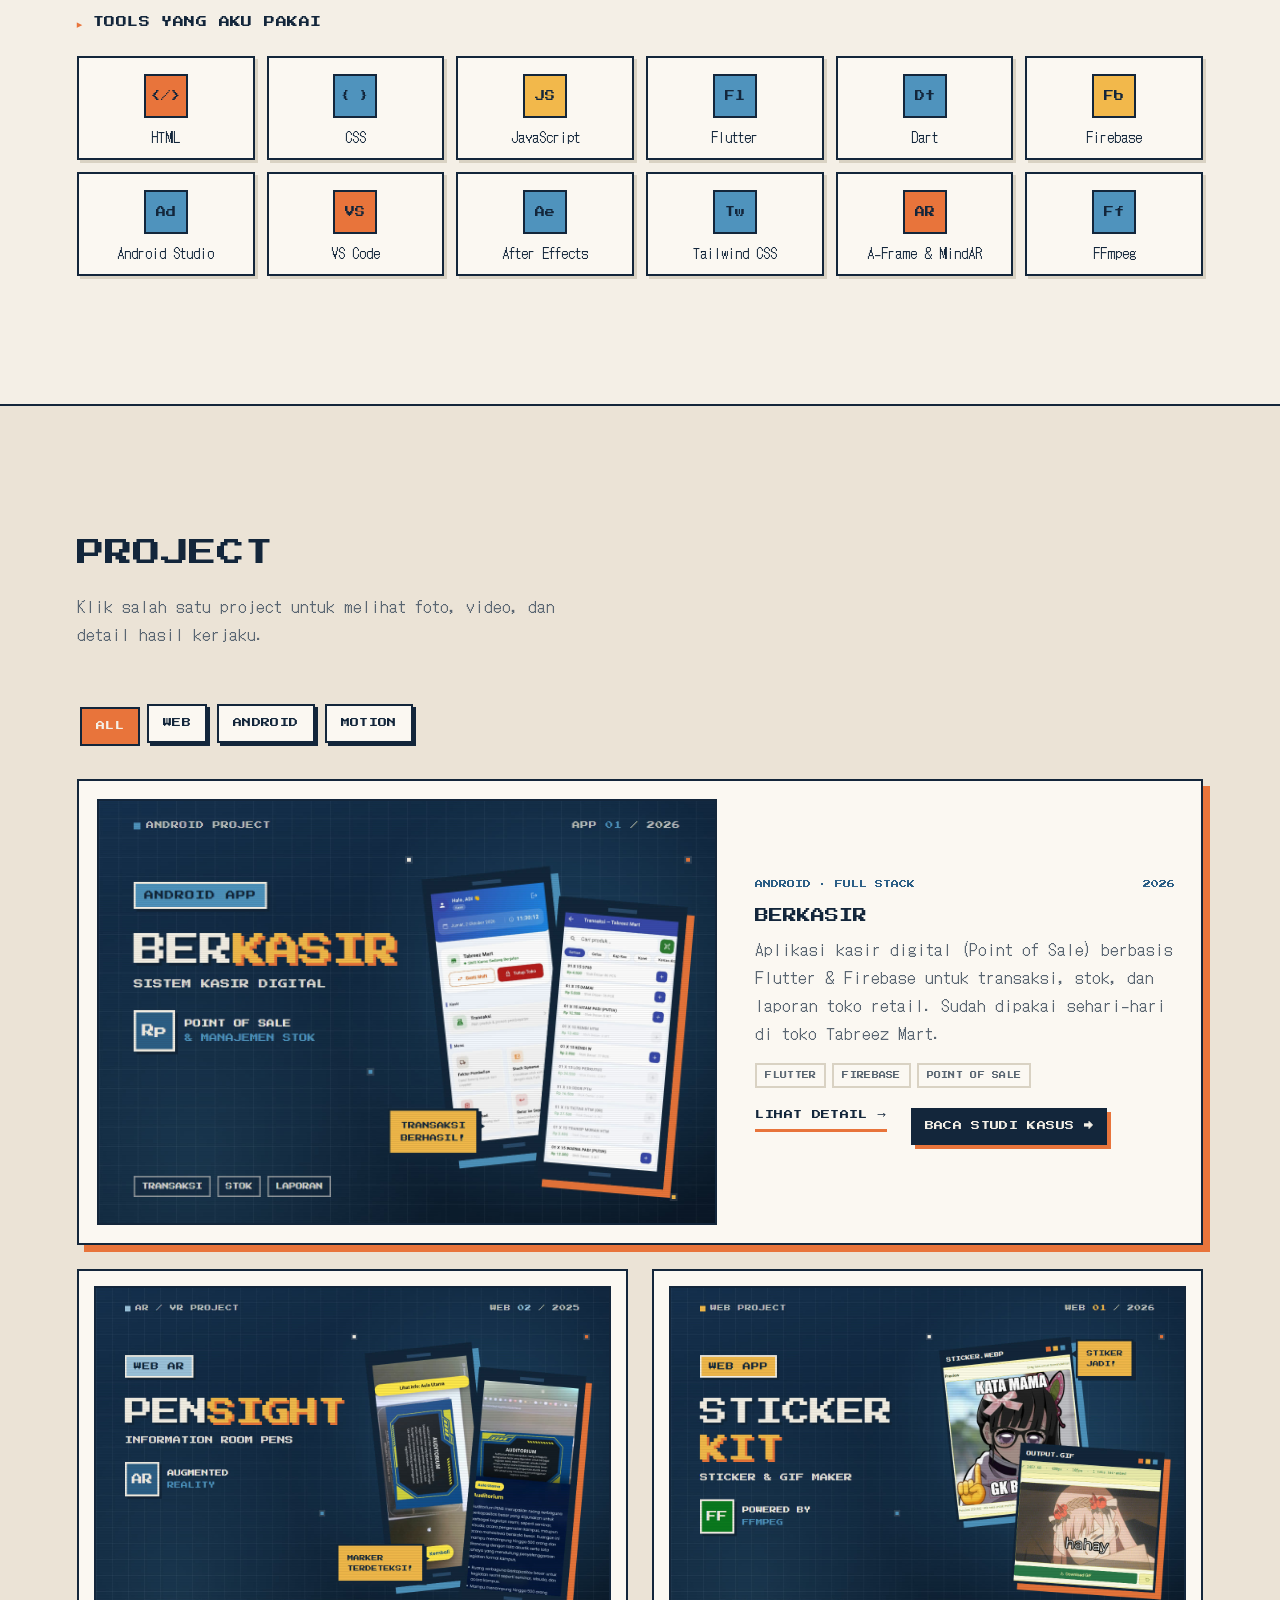
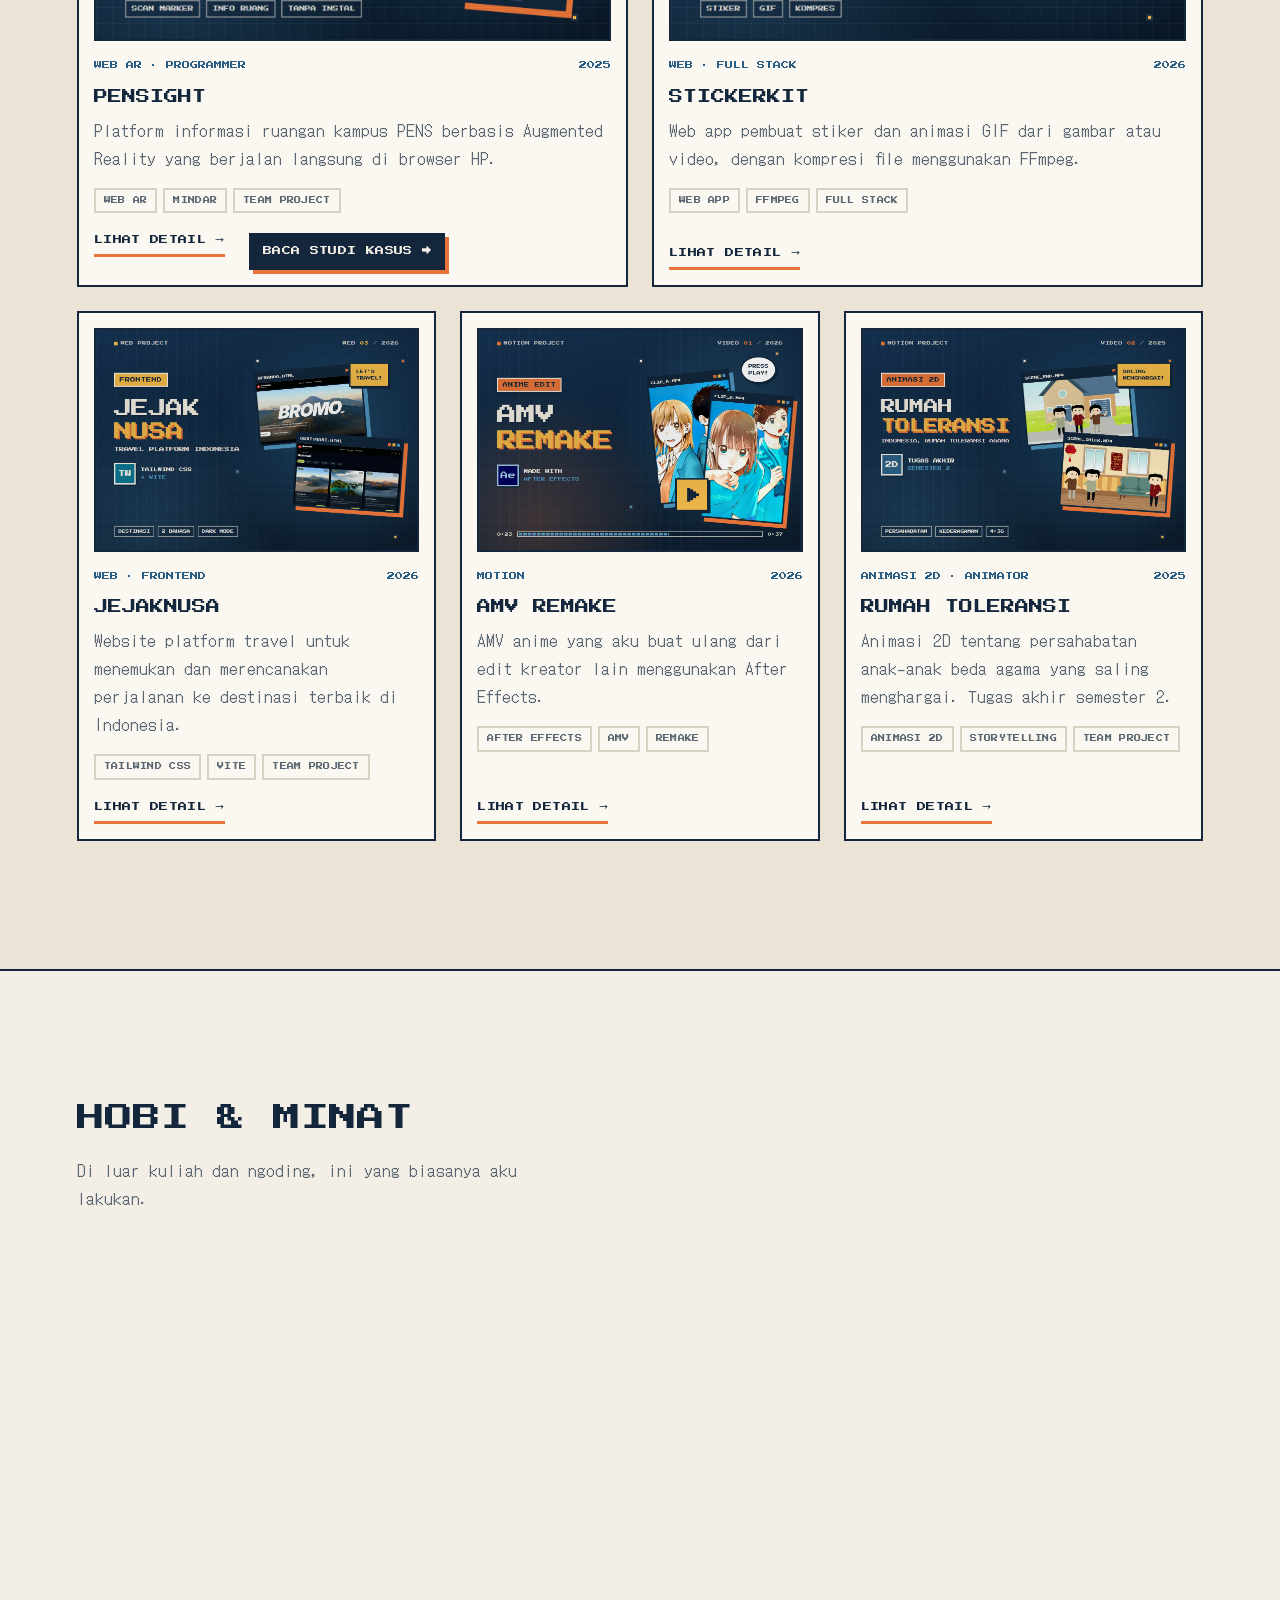
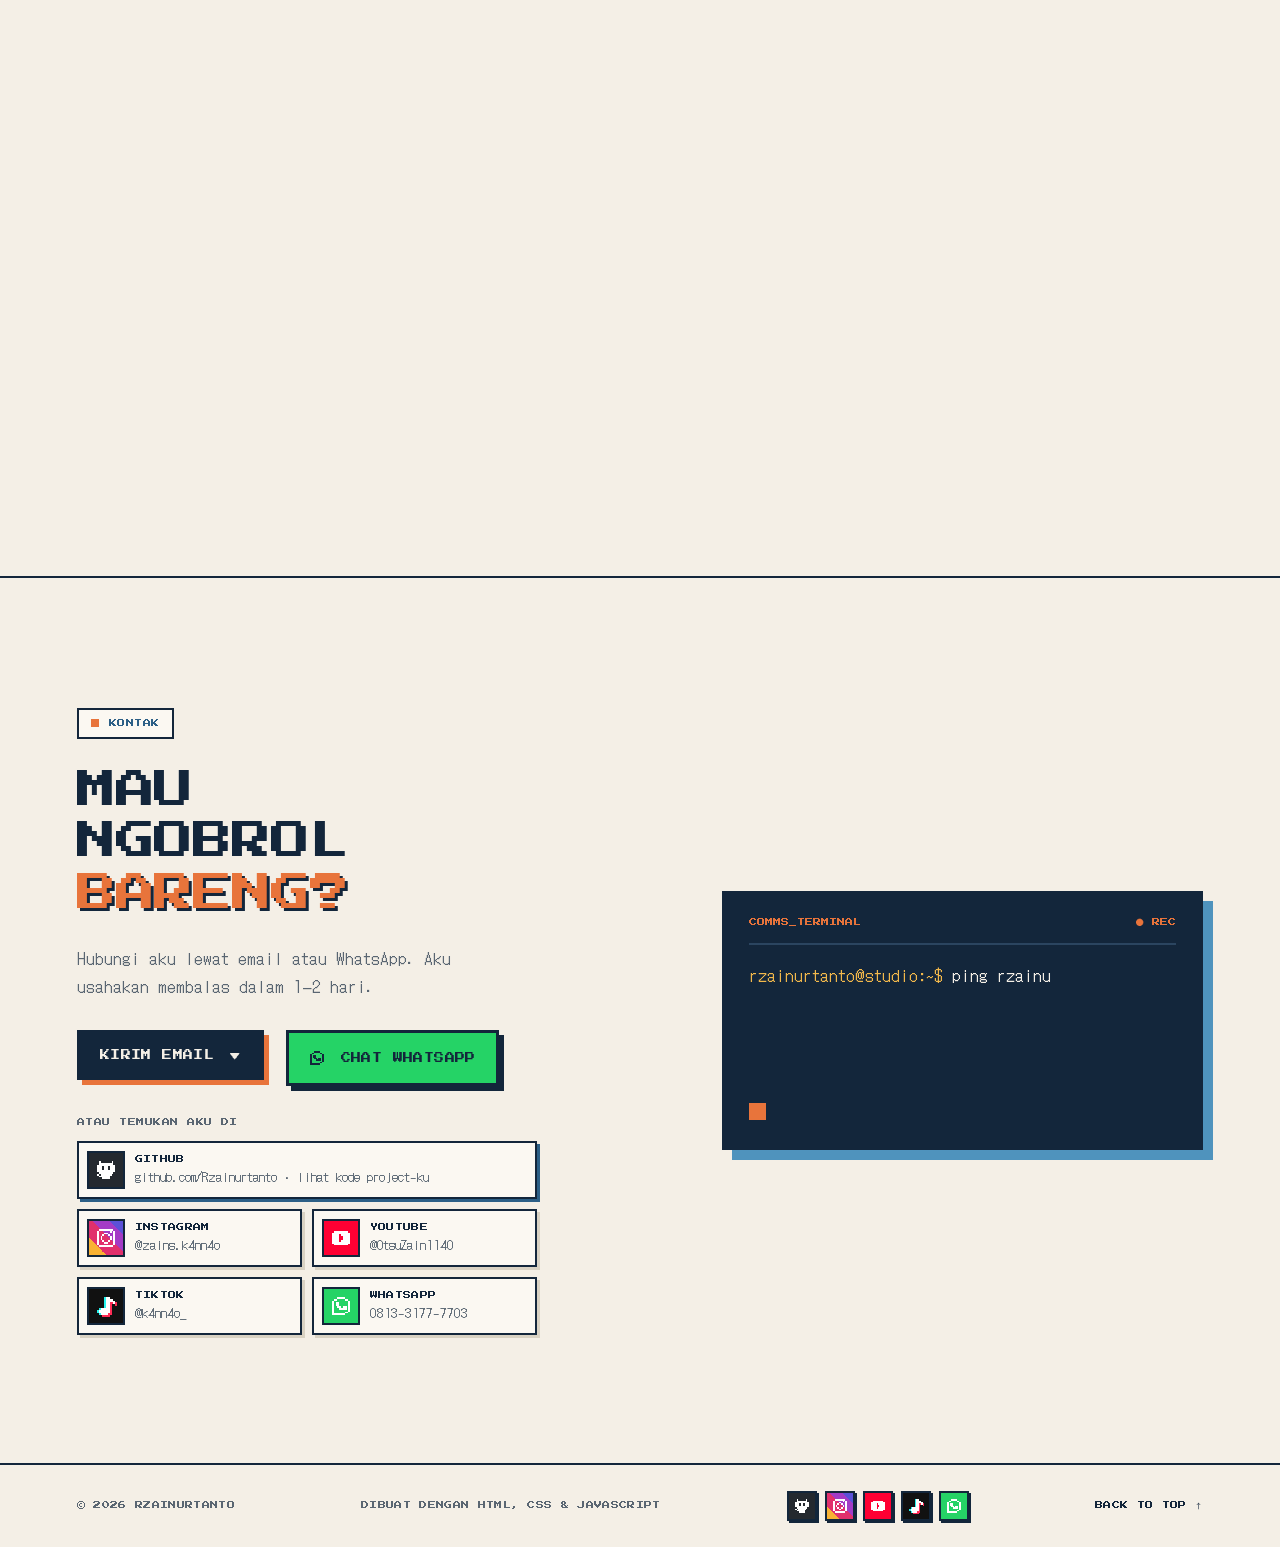
==== commit 6adf817d: "versi 2" ====
--- a/index.html
+++ b/index.html
@@ -316,7 +316,7 @@
               <h3>BERKASIR</h3>
               <p>Aplikasi kasir digital (Point of Sale) berbasis Flutter &amp; Firebase untuk transaksi, stok, dan laporan toko retail. Sudah dipakai sehari-hari di toko Tabreez Mart.</p>
               <ul class="project-tags"><li>FLUTTER</li><li>FIREBASE</li><li>POINT OF SALE</li></ul>
-              <div class="featured-actions">
+              <div class="card-actions">
                 <button type="button" class="project-link">LIHAT DETAIL <span aria-hidden="true">→</span></button>
                 <a class="case-link" href="berkasir/">BACA STUDI KASUS <span aria-hidden="true">→</span></a>
               </div>
@@ -350,13 +350,17 @@
             data-images="assets/projects/pensight/01-menu.jpg, assets/projects/pensight/02-scan-marker.jpg, assets/projects/pensight/03-info-ruangan.jpg, assets/projects/pensight/04-tentang.jpg, assets/projects/pensight/05-proses-pengerjaan.jpg"
             data-poster="assets/projects/pensight/poster.jpg"
             data-link="https://rzainurtanto.met.student.pens.ac.id/PENSIGHT/index.html" data-link-label="COBA PENSIGHT"
+            data-link-alt="pensight/" data-link-alt-label="BACA STUDI KASUS"
             data-link-alt="https://www.instagram.com/p/DR6IABmk-td/" data-link-alt-label="VIDEO DEMO">
             <div class="project-visual visual-one" aria-hidden="true"><span class="visual-sun"></span><span class="visual-window"></span><span class="visual-plant"></span><span class="visual-hint">LIHAT DETAIL</span></div>
             <div class="project-meta"><span>WEB AR · PROGRAMMER</span><span>2025</span></div>
             <h3>PENSIGHT</h3>
             <p>Platform informasi ruangan kampus PENS berbasis Augmented Reality yang berjalan langsung di browser HP.</p>
             <ul class="project-tags"><li>WEB AR</li><li>MINDAR</li><li>TEAM PROJECT</li></ul>
-            <button type="button" class="project-link">LIHAT DETAIL <span aria-hidden="true">→</span></button>
+            <div class="card-actions">
+              <button type="button" class="project-link">LIHAT DETAIL <span aria-hidden="true">→</span></button>
+              <a class="case-link" href="pensight/">BACA STUDI KASUS <span aria-hidden="true">→</span></a>
+            </div>
             <template class="project-detail">
               <p><strong>PENSIGHT</strong> adalah platform informasi ruangan berbasis <strong>Augmented Reality (AR)</strong> untuk kampus PENS. Cukup arahkan kamera HP ke marker di depan ruangan, lalu papan info virtual muncul melayang di atas marker, lengkap dengan nama ruangan, fungsi, dan fasilitasnya.</p>
               <p>Aplikasinya berjalan langsung di browser (<strong>WebAR</strong>), jadi mahasiswa, dosen, maupun pengunjung bisa memakainya tanpa menginstal aplikasi. Project ini dibuat sebagai <strong>tugas kuliah</strong> oleh tim mahasiswa TRM A 2024 PENS.</p>
--- a/style.css
+++ b/style.css
@@ -834,8 +834,9 @@
 .featured-body { display: flex; flex-direction: column; padding-right: 8px; }
 .is-featured h3 { margin-top: 12px; font-size: clamp(18px, 2vw, 24px); }
 .is-featured .featured-body > p { font-size: 17px; }
-.featured-actions { display: flex; flex-wrap: wrap; align-items: center; gap: 14px 24px; margin-top: auto; }
-.featured-actions .project-link { margin-top: 0; }
+/* Tombol di kartu yang punya studi kasus */
+.card-actions { display: flex; flex-wrap: wrap; align-items: center; gap: 14px 24px; margin-top: auto; }
+.card-actions .project-link { margin-top: 0; }
 /* Di atas lapisan klik kartu, jadi bisa diklik sendiri */
 .case-link {
   position: relative; z-index: 6;
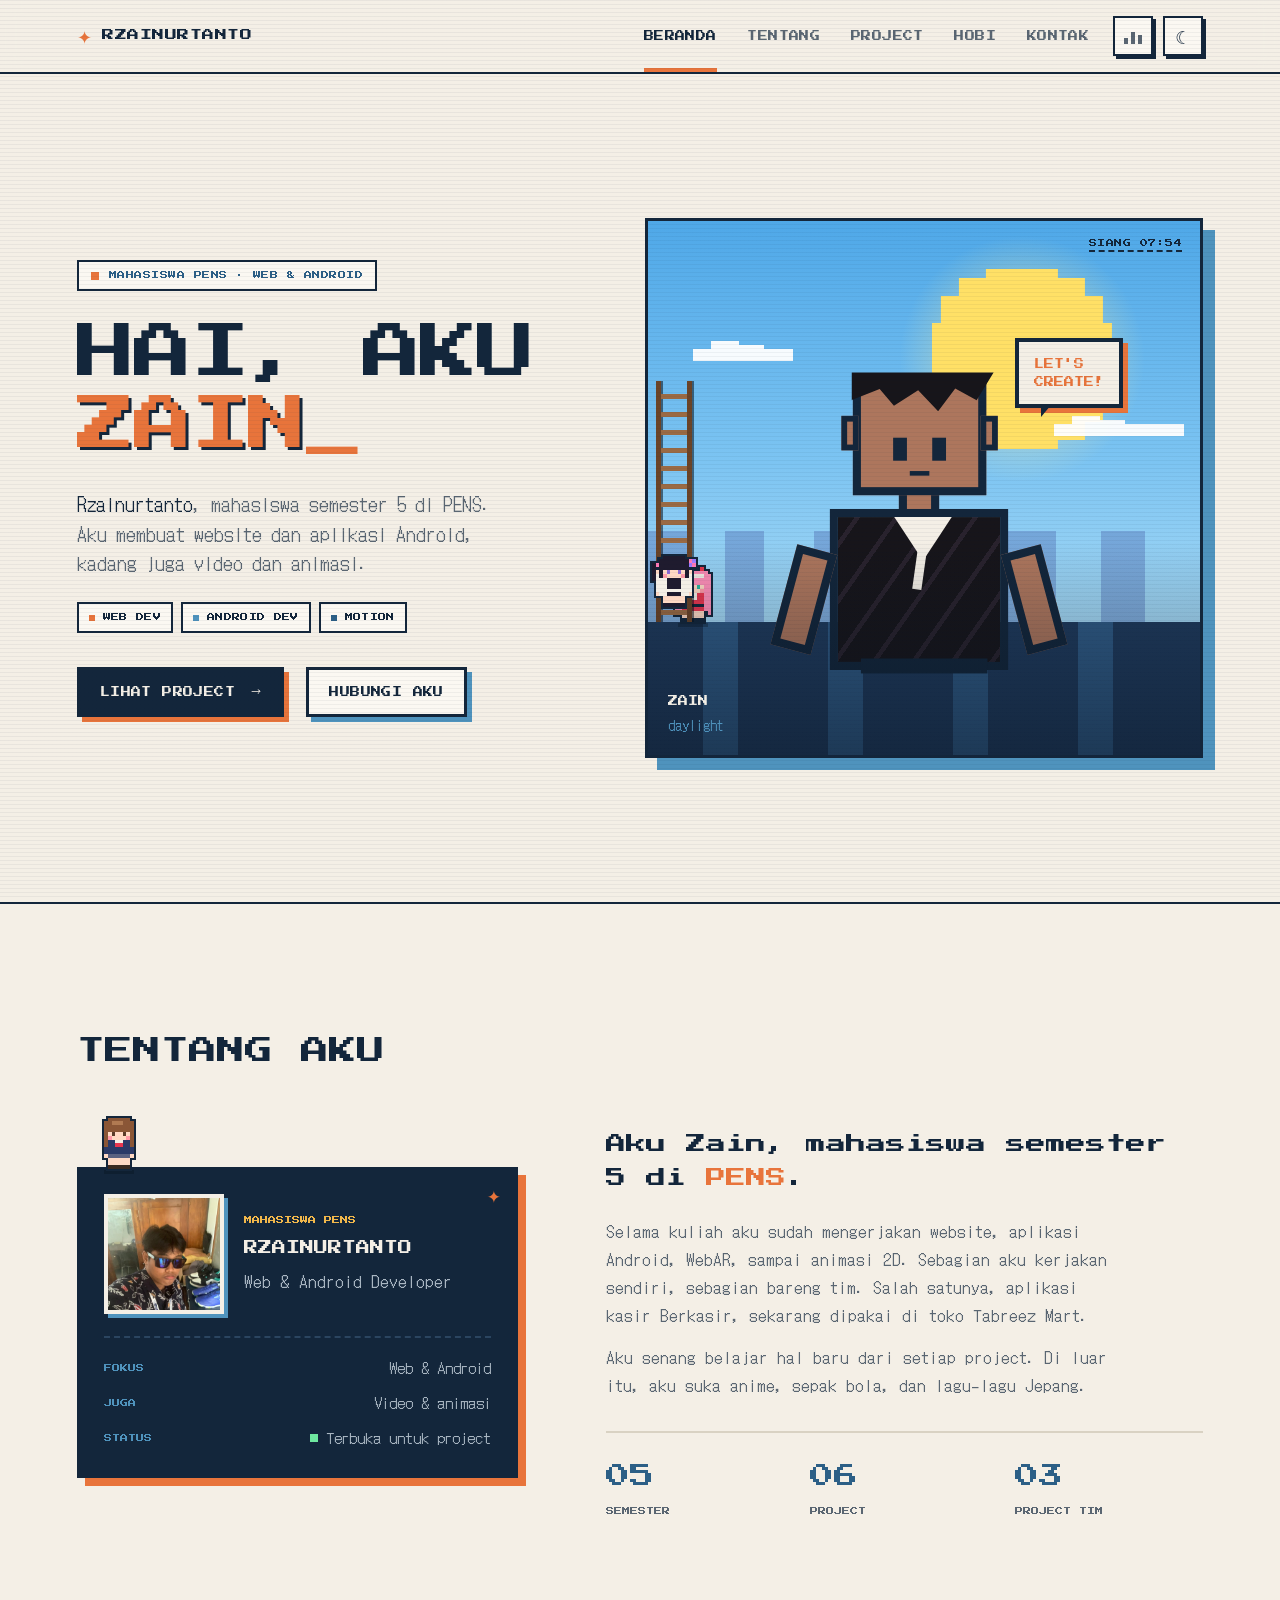
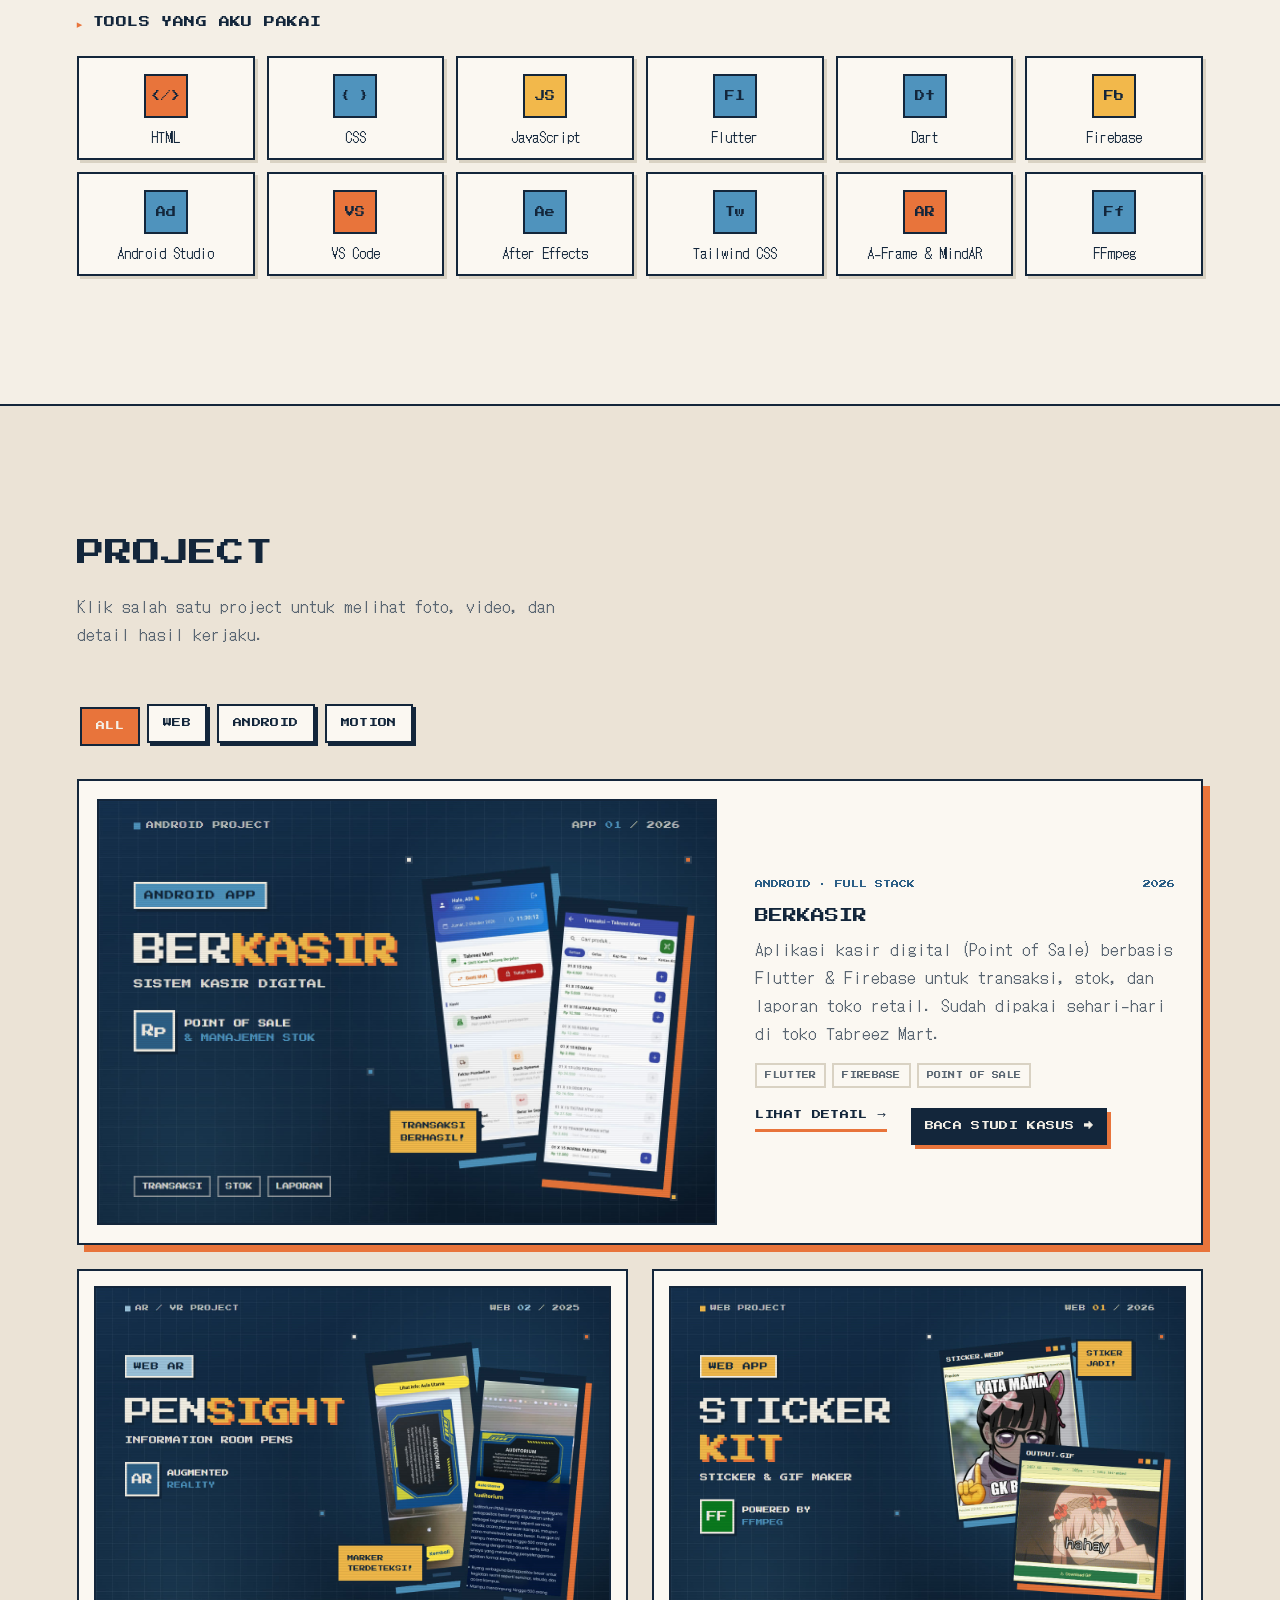
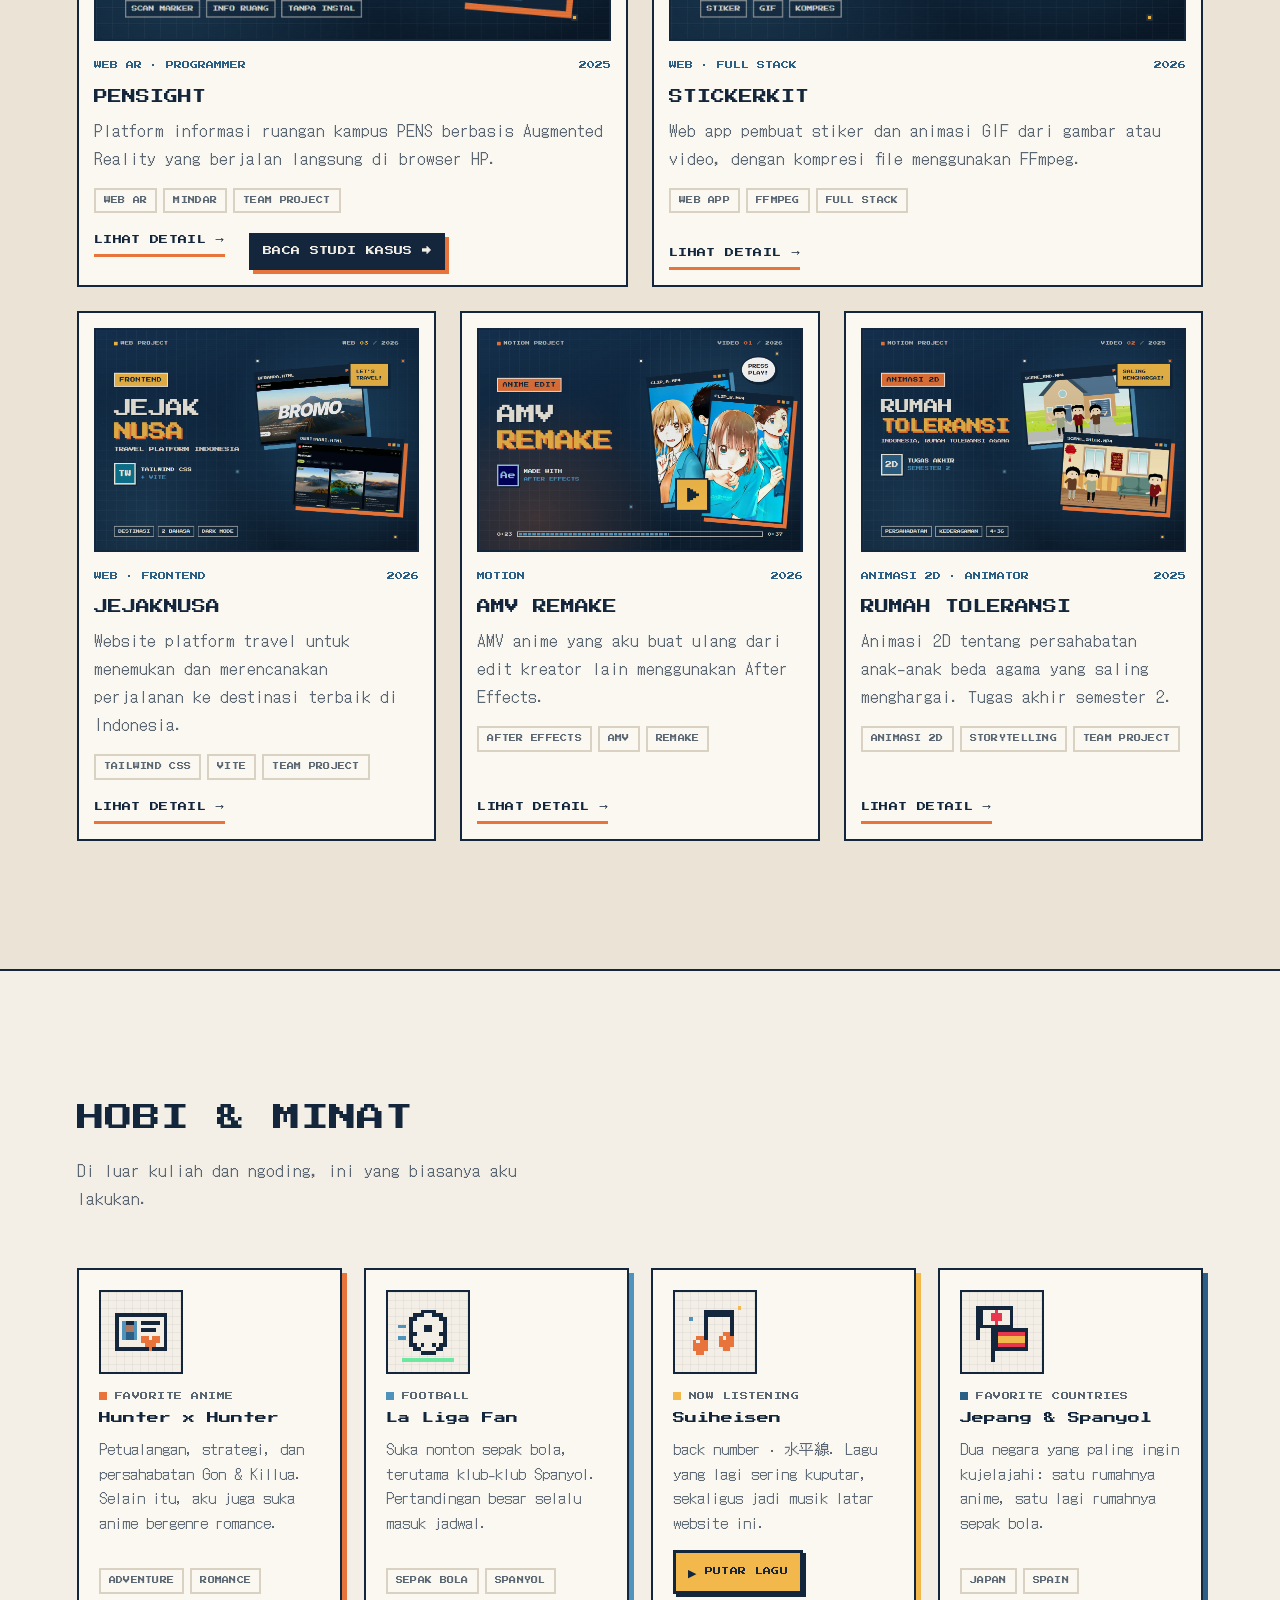
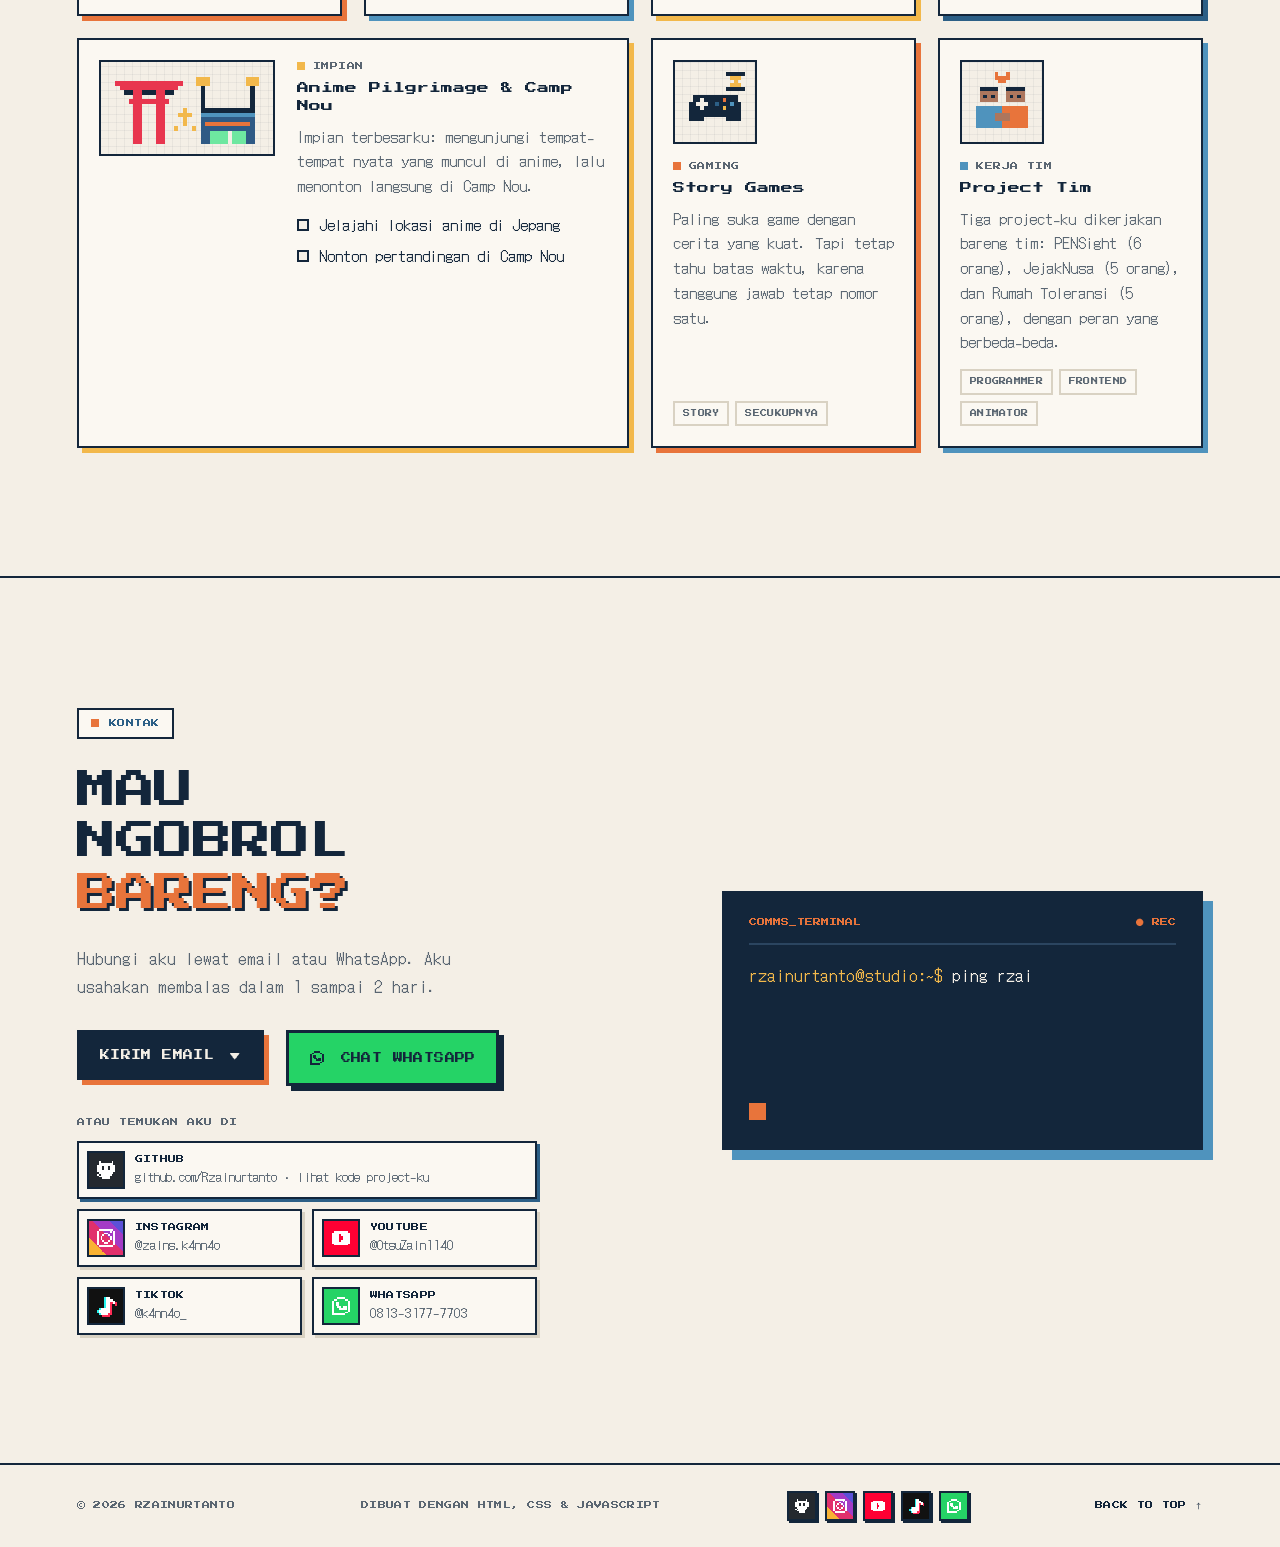
==== commit 0d4c7904: "merapikan" ====
--- a/index.html
+++ b/index.html
@@ -8,7 +8,7 @@
   <meta name="author" content="Rzainurtanto" />
   <meta name="theme-color" content="#f4efe6" />
   <meta property="og:type" content="website" />
-  <meta property="og:title" content="Rzainurtanto — Web &amp; Android Developer" />
+  <meta property="og:title" content="Rzainurtanto, Web &amp; Android Developer" />
   <meta property="og:description" content="Project website, aplikasi Android, dan animasi dari Rzainurtanto, mahasiswa PENS." />
   <link rel="icon" href="data:image/svg+xml,%3Csvg xmlns='http://www.w3.org/2000/svg' viewBox='0 0 8 8' shape-rendering='crispEdges'%3E%3Crect width='8' height='8' fill='%2313263b'/%3E%3Cpath fill='%23e8743b' d='M3 1h2v2h2v2H5v2H3V5H1V3h2z'/%3E%3C/svg%3E" />
 
@@ -404,7 +404,7 @@
                 <li>Hapus background gambar</li>
                 <li>Teks ala meme: pilih font, gaya, ukuran, warna, dan outline, lalu geser posisinya langsung di preview</li>
                 <li>Export stiker ke PNG atau WebP dengan 3 pilihan resolusi yang sekaligus mengompres ukuran file</li>
-                <li>Konversi video ke GIF: potong durasi, atur FPS (5–15), pilih resolusi, dan tambahkan teks yang diembed langsung ke GIF</li>
+                <li>Konversi video ke GIF: potong durasi, atur FPS (5 sampai 15), pilih resolusi, dan tambahkan teks yang diembed langsung ke GIF</li>
                 <li>Estimasi ukuran file sebelum diunduh</li>
               </ul>
             </template>
@@ -687,7 +687,7 @@
         <div class="contact-copy reveal">
           <p class="eyebrow"><span class="blink-dot" aria-hidden="true"></span> KONTAK</p>
           <h2 id="contact-title">MAU<br />NGOBROL <span class="sun-text">BARENG?</span></h2>
-          <p>Hubungi aku lewat email atau WhatsApp. Aku usahakan membalas dalam 1–2 hari.</p>
+          <p>Hubungi aku lewat email atau WhatsApp. Aku usahakan membalas dalam 1 sampai 2 hari.</p>
           <div class="contact-actions">
             <div class="email-wrap">
               <button class="pixel-button email-toggle" type="button" aria-expanded="false" aria-controls="email-chooser">KIRIM EMAIL <span aria-hidden="true">▼</span></button>
@@ -697,7 +697,7 @@
                   <span class="email-badge is-gmail" aria-hidden="true">G</span>
                   <div class="email-info"><strong>GMAIL</strong><span>rzainurtanto2005@gmail.com</span></div>
                   <div class="email-buttons">
-                    <a class="email-send" href="mailto:rzainurtanto2005@gmail.com?subject=Halo%20Rzainurtanto%20-%20dari%20portofolio">KIRIM</a>
+                    <a class="email-send" href="mailto:rzainurtanto2005@gmail.com?subject=Halo%20Rzainurtanto%2C%20dari%20portofolio">KIRIM</a>
                     <button class="email-copy" type="button" data-copy="rzainurtanto2005@gmail.com">SALIN</button>
                   </div>
                 </div>
@@ -705,7 +705,7 @@
                   <span class="email-badge is-pens" aria-hidden="true">P</span>
                   <div class="email-info"><strong>EMAIL KAMPUS (PENS)</strong><span>rzainurtanto@met.student.pens.ac.id</span></div>
                   <div class="email-buttons">
-                    <a class="email-send" href="mailto:rzainurtanto@met.student.pens.ac.id?subject=Halo%20Rzainurtanto%20-%20dari%20portofolio">KIRIM</a>
+                    <a class="email-send" href="mailto:rzainurtanto@met.student.pens.ac.id?subject=Halo%20Rzainurtanto%2C%20dari%20portofolio">KIRIM</a>
                     <button class="email-copy" type="button" data-copy="rzainurtanto@met.student.pens.ac.id">SALIN</button>
                   </div>
                 </div>
@@ -729,7 +729,7 @@
           <div class="console-body">
             <p><span class="console-prompt">rzainurtanto@studio:~$</span> <span data-type>ping rzainurtanto2005@gmail.com</span></p>
             <p class="console-muted" data-type>&gt; connecting to studio... OK</p>
-            <p class="console-muted" data-type>&gt; latency: 1–2 hari</p>
+            <p class="console-muted" data-type>&gt; latency: 1 sampai 2 hari</p>
             <p class="console-success" data-type>&gt; status: online</p>
             <span class="console-cursor">█</span>
           </div>
--- a/style.css
+++ b/style.css
@@ -1,5 +1,5 @@
 /* ==========================================================================
-   RZAINURTANTO — Pixel Portfolio
+   RZAINURTANTO, Pixel Portfolio
    1. Tokens   2. Base   3. Header   4. Buttons   5. Hero   6. Hero art
    7. Sections 8. About  9. Services 10. Work    11. Contact 12. Footer
    13. Motion  14. Responsive
@@ -114,7 +114,7 @@
   padding-inline: var(--gutter);
 }
 
-/* Press Start 2P tidak punya glyph panah/simbol — pakai font body agar tetap tajam */
+/* Press Start 2P tidak punya glyph panah/simbol, jadi pakai font body agar tetap tajam */
 .pixel-button [aria-hidden="true"], .project-link span, .back-to-top span, .panel-title span,
 .hud b, .rec b, .card-corner { font-family: var(--font-body); }
 
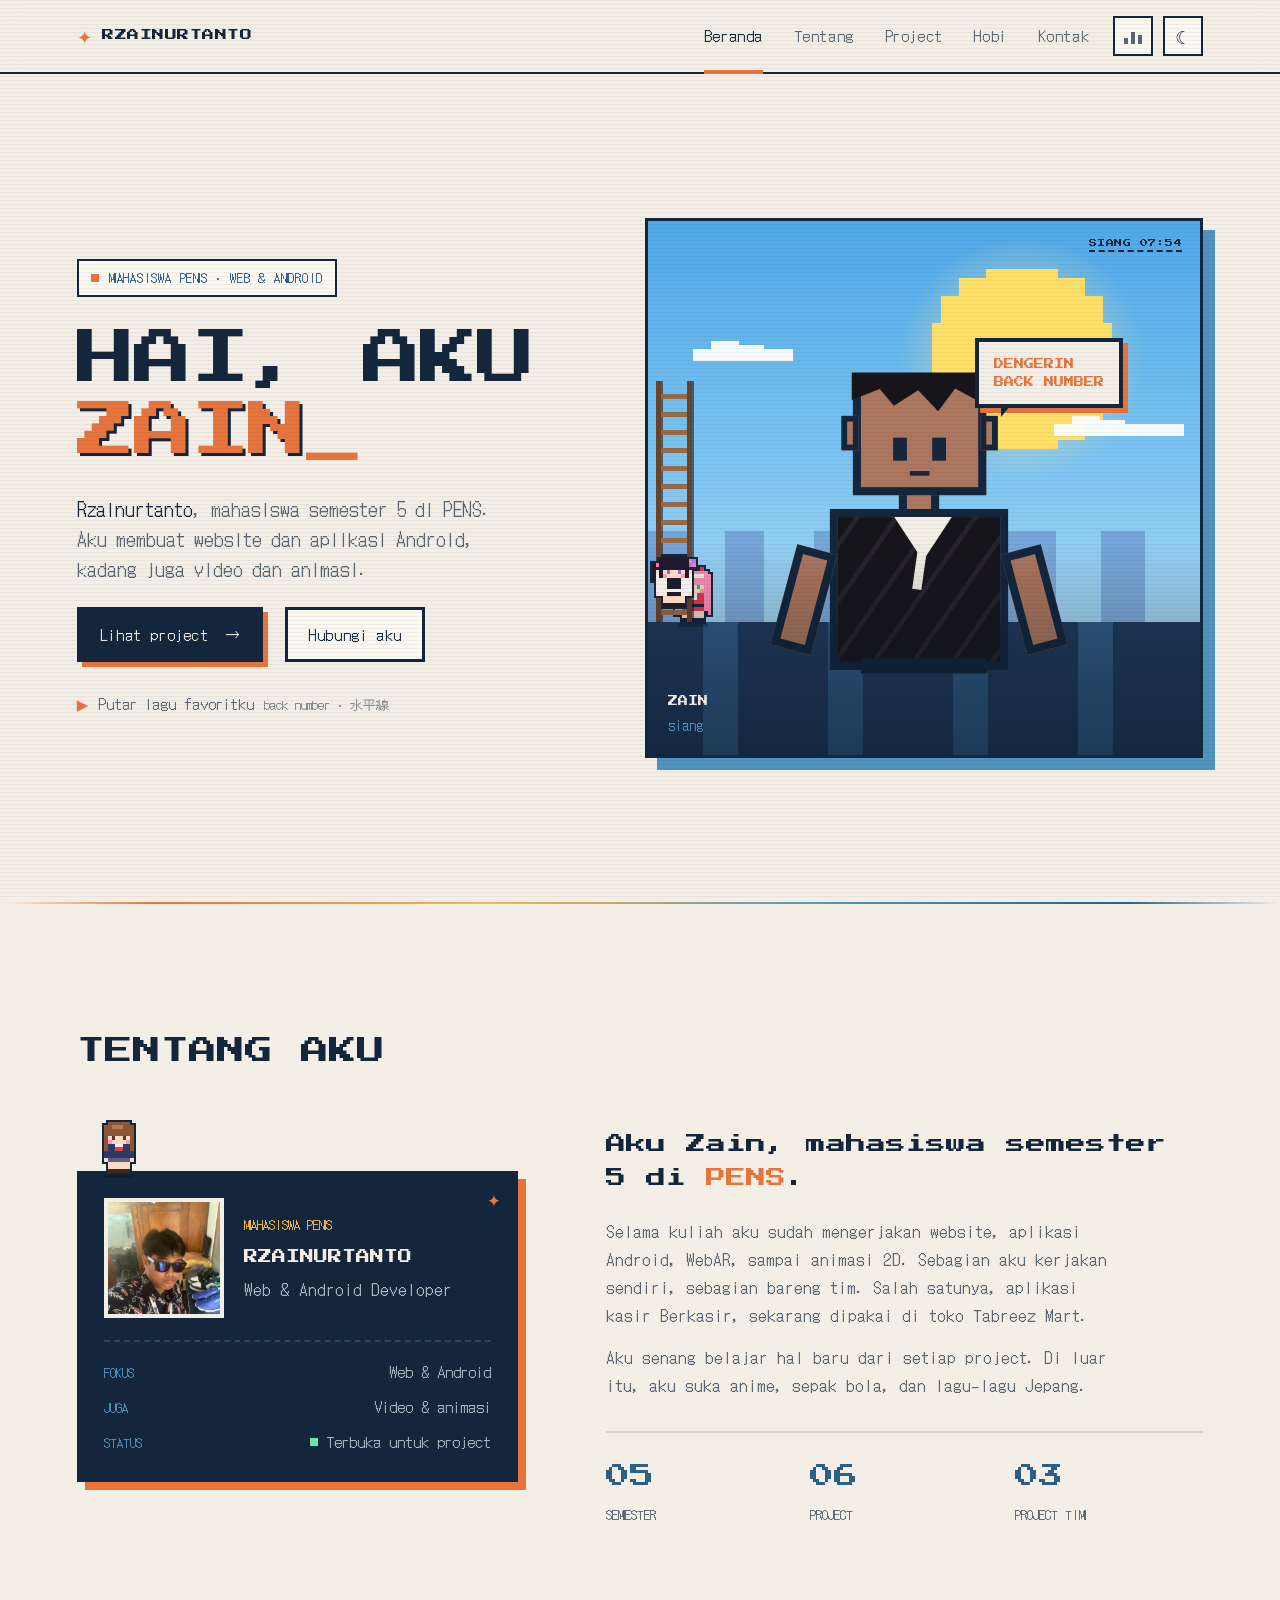
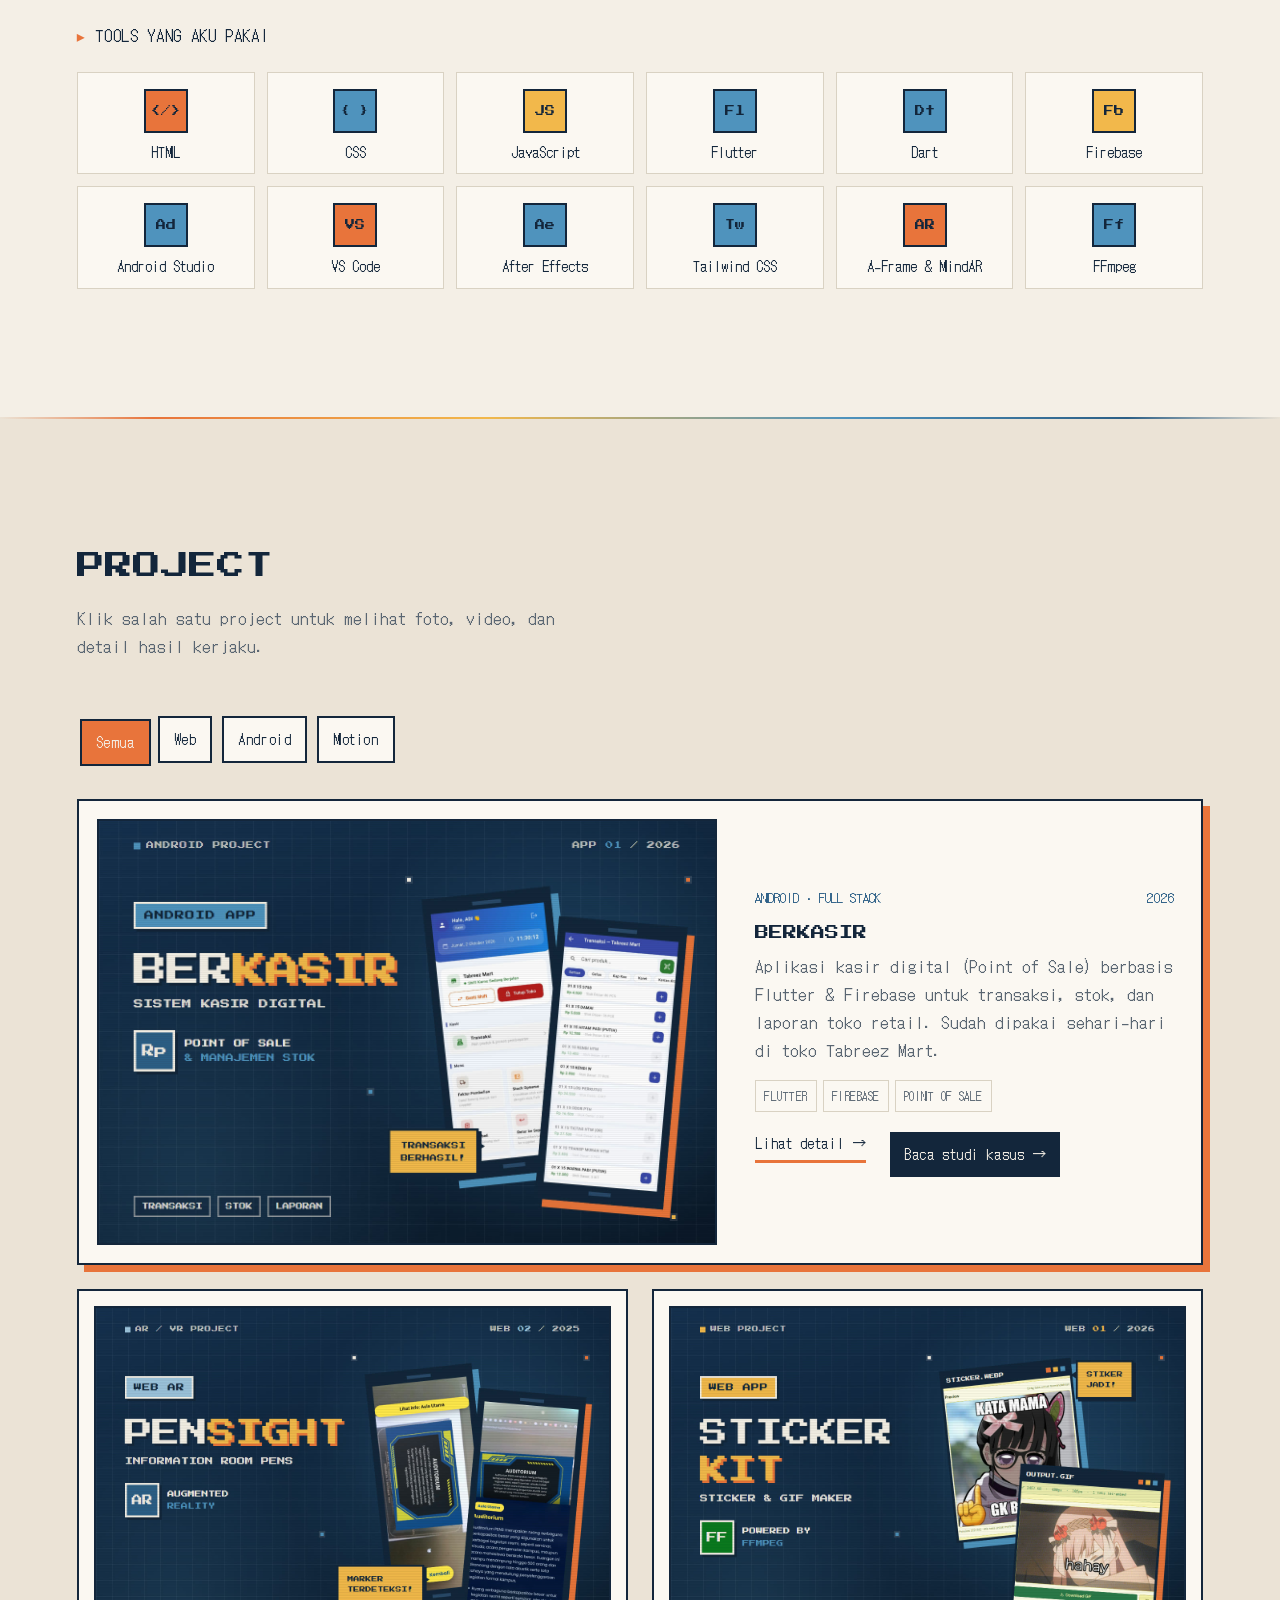
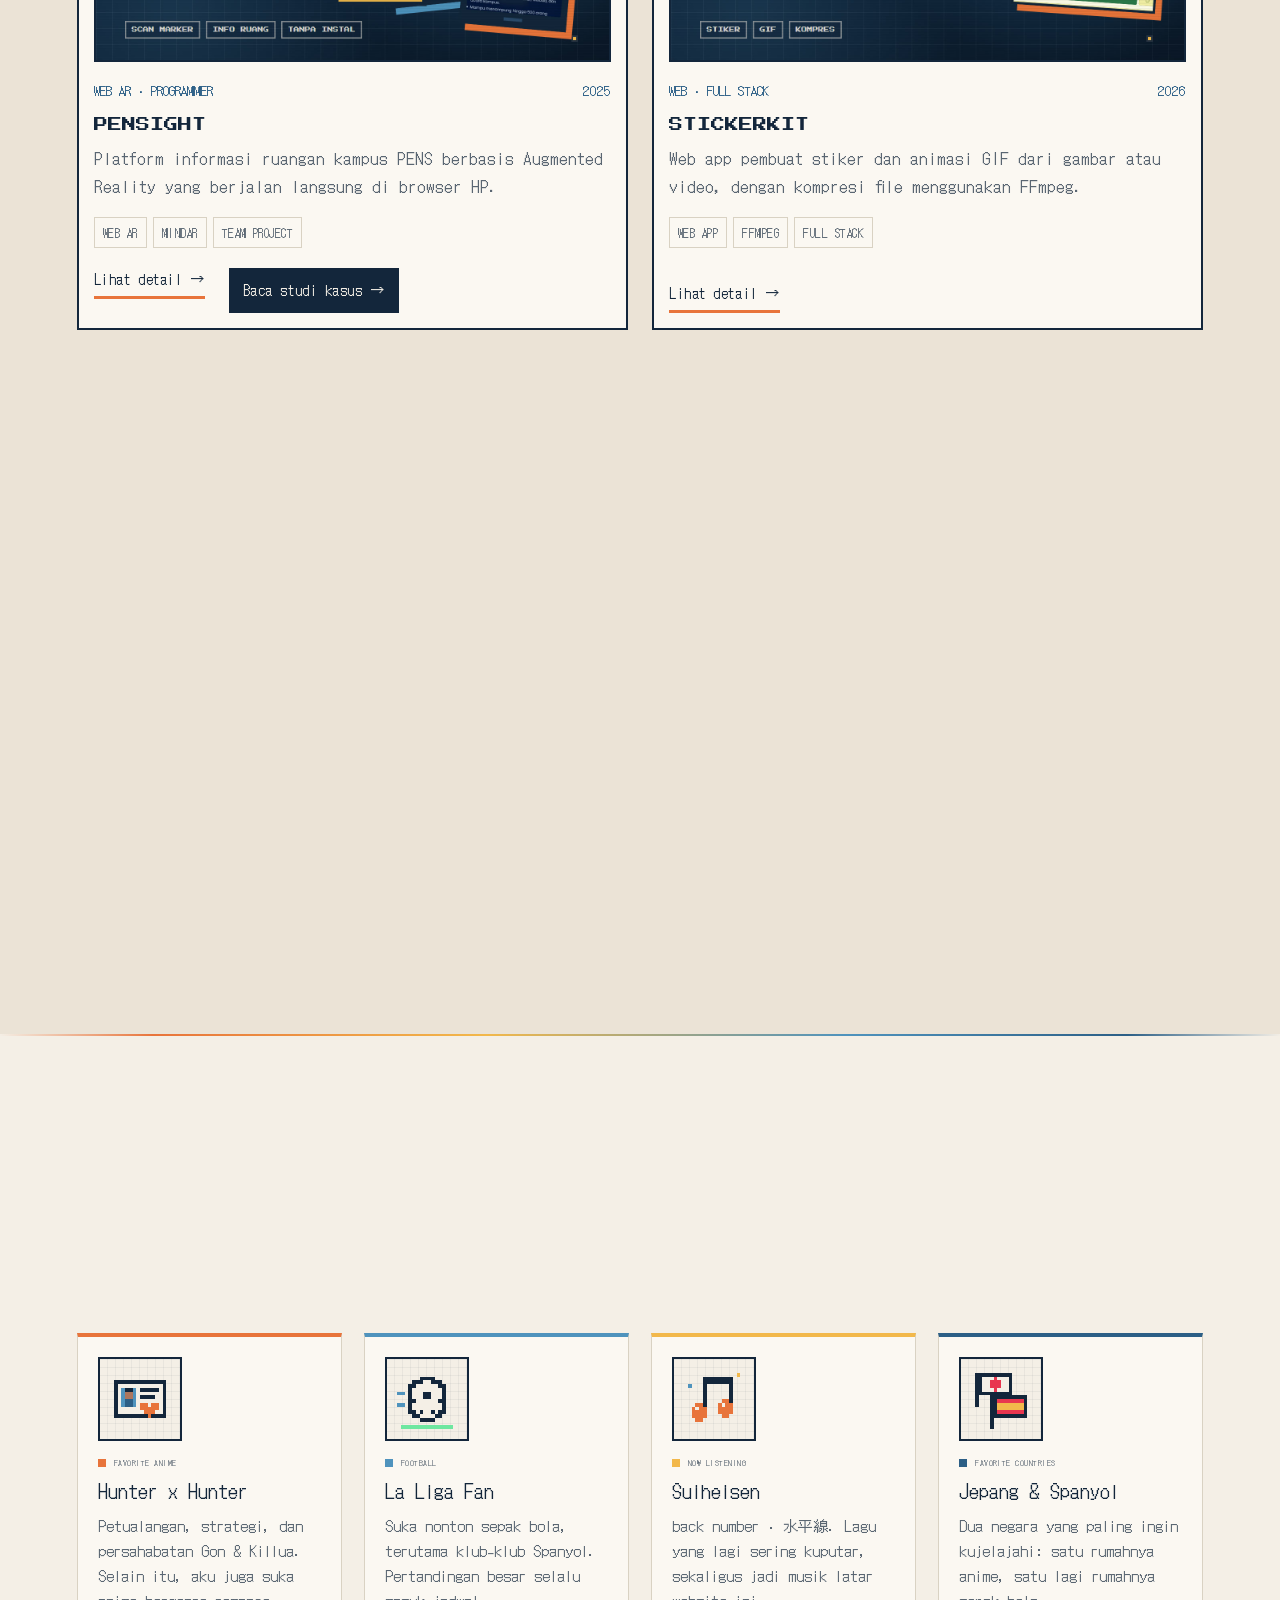
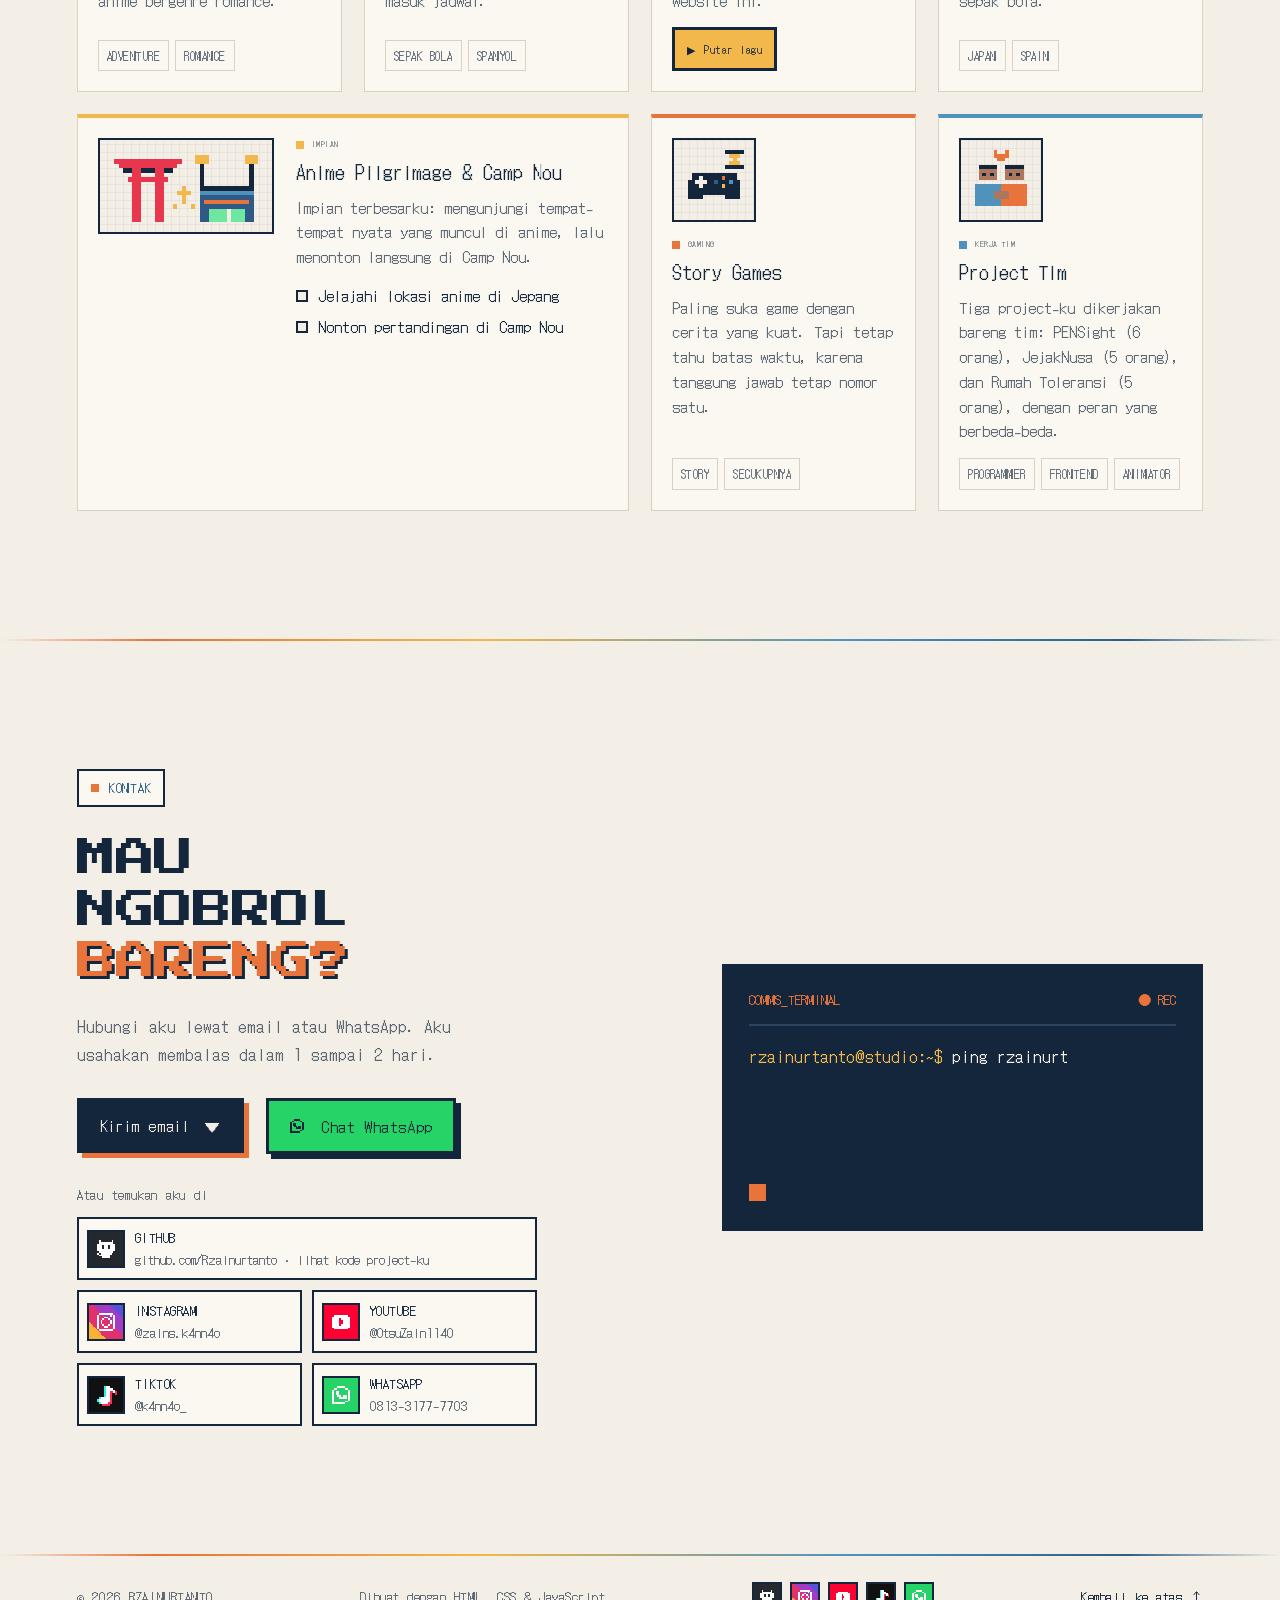
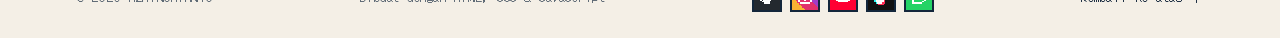
==== commit 319a5815: "versi 3" ====
--- a/index.html
+++ b/index.html
@@ -45,11 +45,11 @@
 
       <nav class="nav" aria-label="Navigasi utama">
         <ul class="nav-links" id="nav-links">
-          <li><a class="active" aria-current="true" href="#home">BERANDA</a></li>
-          <li><a href="#about">TENTANG</a></li>
-          <li><a href="#work">PROJECT</a></li>
-          <li><a href="#hobby">HOBI</a></li>
-          <li><a href="#contact">KONTAK</a></li>
+          <li><a class="active" aria-current="true" href="#home">Beranda</a></li>
+          <li><a href="#about">Tentang</a></li>
+          <li><a href="#work">Project</a></li>
+          <li><a href="#hobby">Hobi</a></li>
+          <li><a href="#contact">Kontak</a></li>
         </ul>
       </nav>
 
@@ -102,16 +102,11 @@
         </h1>
         <p class="hero-intro"><strong>Rzainurtanto</strong>, mahasiswa semester 5 di PENS. Aku membuat website dan aplikasi Android, kadang juga video dan animasi.</p>
 
-        <ul class="role-list" aria-label="Keahlian utama">
-          <li style="--c: var(--sun)">WEB DEV</li>
-          <li style="--c: var(--sea)">ANDROID DEV</li>
-          <li style="--c: var(--tide)">MOTION</li>
-        </ul>
-
         <div class="hero-actions">
-          <a class="pixel-button" href="#work">LIHAT PROJECT <span aria-hidden="true">→</span></a>
-          <a class="pixel-button ghost" href="#contact">HUBUNGI AKU</a>
-        </div>
+          <a class="pixel-button" href="#work">Lihat project <span aria-hidden="true">→</span></a>
+          <a class="pixel-button ghost" href="#contact">Hubungi aku</a>
+        </div>
+        <button class="hero-music" type="button" data-play-music><span class="play-icon" aria-hidden="true">▶</span> <span class="play-label">Putar lagu favoritku</span> <small>back number · 水平線</small></button>
       </div>
 
       <div class="hero-stage reveal" style="--d: .15s">
@@ -141,7 +136,7 @@
           </div>
         </div>
 
-        <div class="speech-bubble"><span class="bubble-line-one">LET'S</span><br /><span class="bubble-line-two">CREATE!</span></div>
+        <div class="speech-bubble"><span class="bubble-line-one">SALAM</span><br /><span class="bubble-line-two">KENAL!</span></div>
         <div class="ladder" aria-hidden="true"></div>
         <!-- Teman kecil yang berkeliaran di dalam pemandangan (fan art pixel chibi) -->
         <div class="buddy buddy-zerotwo" aria-hidden="true" title="Zero Two">
@@ -287,10 +282,10 @@
         </div>
 
         <div class="filter-tabs reveal" role="group" aria-label="Filter project">
-          <button class="filter active" type="button" data-filter="all" aria-pressed="true">ALL</button>
-          <button class="filter" type="button" data-filter="web" aria-pressed="false">WEB</button>
-          <button class="filter" type="button" data-filter="android" aria-pressed="false">ANDROID</button>
-          <button class="filter" type="button" data-filter="motion" aria-pressed="false">MOTION</button>
+          <button class="filter active" type="button" data-filter="all" aria-pressed="true">Semua</button>
+          <button class="filter" type="button" data-filter="web" aria-pressed="false">Web</button>
+          <button class="filter" type="button" data-filter="android" aria-pressed="false">Android</button>
+          <button class="filter" type="button" data-filter="motion" aria-pressed="false">Motion</button>
         </div>
         <p class="sr-only" id="filter-status" aria-live="polite"></p>
 
@@ -309,16 +304,16 @@
           <article class="project-card is-featured reveal" data-category="android"
             data-images="assets/projects/berkasir/01-loading.jpg, assets/projects/berkasir/02-pilih-kasir.jpg, assets/projects/berkasir/03-login.jpg, assets/projects/berkasir/04-dashboard.jpg, assets/projects/berkasir/05-transaksi.jpg, assets/projects/berkasir/06-riwayat.jpg, assets/projects/berkasir/07-pelanggan.jpg, assets/projects/berkasir/08-laporan.jpg"
             data-poster="assets/projects/berkasir/poster.jpg"
-            data-link="berkasir/" data-link-label="BACA STUDI KASUS">
-            <div class="project-visual visual-four" aria-hidden="true"><span class="app-phone"><span class="app-screen"><i></i><i></i><i></i><i></i><i></i></span></span><span class="app-badge">v1.0</span><span class="visual-hint">LIHAT DETAIL</span></div>
+            data-link="berkasir/" data-link-label="Baca studi kasus">
+            <div class="project-visual visual-four" aria-hidden="true"><span class="app-phone"><span class="app-screen"><i></i><i></i><i></i><i></i><i></i></span></span><span class="app-badge">v1.0</span><span class="visual-hint">Lihat detail</span></div>
             <div class="featured-body">
               <div class="project-meta"><span>ANDROID · FULL STACK</span><span>2026</span></div>
               <h3>BERKASIR</h3>
               <p>Aplikasi kasir digital (Point of Sale) berbasis Flutter &amp; Firebase untuk transaksi, stok, dan laporan toko retail. Sudah dipakai sehari-hari di toko Tabreez Mart.</p>
               <ul class="project-tags"><li>FLUTTER</li><li>FIREBASE</li><li>POINT OF SALE</li></ul>
               <div class="card-actions">
-                <button type="button" class="project-link">LIHAT DETAIL <span aria-hidden="true">→</span></button>
-                <a class="case-link" href="berkasir/">BACA STUDI KASUS <span aria-hidden="true">→</span></a>
+                <button type="button" class="project-link">Lihat detail <span aria-hidden="true">→</span></button>
+                <a class="case-link" href="berkasir/">Baca studi kasus <span aria-hidden="true">→</span></a>
               </div>
             </div>
             <template class="project-detail">
@@ -349,17 +344,17 @@
           <article class="project-card is-medium reveal" data-category="web"
             data-images="assets/projects/pensight/01-menu.jpg, assets/projects/pensight/02-scan-marker.jpg, assets/projects/pensight/03-info-ruangan.jpg, assets/projects/pensight/04-tentang.jpg, assets/projects/pensight/05-proses-pengerjaan.jpg"
             data-poster="assets/projects/pensight/poster.jpg"
-            data-link="https://rzainurtanto.met.student.pens.ac.id/PENSIGHT/index.html" data-link-label="COBA PENSIGHT"
-            data-link-alt="pensight/" data-link-alt-label="BACA STUDI KASUS"
+            data-link="https://rzainurtanto.met.student.pens.ac.id/PENSIGHT/index.html" data-link-label="Coba PENSight"
+            data-link-alt="pensight/" data-link-alt-label="Baca studi kasus"
             data-link-alt="https://www.instagram.com/p/DR6IABmk-td/" data-link-alt-label="VIDEO DEMO">
-            <div class="project-visual visual-one" aria-hidden="true"><span class="visual-sun"></span><span class="visual-window"></span><span class="visual-plant"></span><span class="visual-hint">LIHAT DETAIL</span></div>
+            <div class="project-visual visual-one" aria-hidden="true"><span class="visual-sun"></span><span class="visual-window"></span><span class="visual-plant"></span><span class="visual-hint">Lihat detail</span></div>
             <div class="project-meta"><span>WEB AR · PROGRAMMER</span><span>2025</span></div>
             <h3>PENSIGHT</h3>
             <p>Platform informasi ruangan kampus PENS berbasis Augmented Reality yang berjalan langsung di browser HP.</p>
             <ul class="project-tags"><li>WEB AR</li><li>MINDAR</li><li>TEAM PROJECT</li></ul>
             <div class="card-actions">
-              <button type="button" class="project-link">LIHAT DETAIL <span aria-hidden="true">→</span></button>
-              <a class="case-link" href="pensight/">BACA STUDI KASUS <span aria-hidden="true">→</span></a>
+              <button type="button" class="project-link">Lihat detail <span aria-hidden="true">→</span></button>
+              <a class="case-link" href="pensight/">Baca studi kasus <span aria-hidden="true">→</span></a>
             </div>
             <template class="project-detail">
               <p><strong>PENSIGHT</strong> adalah platform informasi ruangan berbasis <strong>Augmented Reality (AR)</strong> untuk kampus PENS. Cukup arahkan kamera HP ke marker di depan ruangan, lalu papan info virtual muncul melayang di atas marker, lengkap dengan nama ruangan, fungsi, dan fasilitasnya.</p>
@@ -385,13 +380,13 @@
           <article class="project-card is-medium reveal" data-category="web"
             data-images="assets/projects/stickerkit/01-upload.jpg, assets/projects/stickerkit/02-crop.jpg, assets/projects/stickerkit/03-editor.jpg, assets/projects/stickerkit/04-hapus-background.jpg, assets/projects/stickerkit/05-pengaturan-teks.jpg, assets/projects/stickerkit/06-hasil-stiker.jpg, assets/projects/stickerkit/07-gif-editor.jpg, assets/projects/stickerkit/08-potong-durasi.jpg, assets/projects/stickerkit/09-hasil-gif.jpg"
             data-poster="assets/projects/stickerkit/poster.jpg"
-            data-link="" data-link-label="KUNJUNGI WEBSITE">
-            <div class="project-visual visual-one" aria-hidden="true"><span class="visual-sun"></span><span class="visual-window"></span><span class="visual-plant"></span><span class="visual-hint">LIHAT DETAIL</span></div>
+            data-link="" data-link-label="Kunjungi website">
+            <div class="project-visual visual-one" aria-hidden="true"><span class="visual-sun"></span><span class="visual-window"></span><span class="visual-plant"></span><span class="visual-hint">Lihat detail</span></div>
             <div class="project-meta"><span>WEB · FULL STACK</span><span>2026</span></div>
             <h3>STICKERKIT</h3>
             <p>Web app pembuat stiker dan animasi GIF dari gambar atau video, dengan kompresi file menggunakan FFmpeg.</p>
             <ul class="project-tags"><li>WEB APP</li><li>FFMPEG</li><li>FULL STACK</li></ul>
-            <button type="button" class="project-link">LIHAT DETAIL <span aria-hidden="true">→</span></button>
+            <button type="button" class="project-link">Lihat detail <span aria-hidden="true">→</span></button>
             <template class="project-detail">
               <p><strong>StickerKit</strong> adalah web app untuk membuat <strong>stiker</strong> dan <strong>animasi GIF</strong> langsung dari browser. Pengguna cukup mengunggah gambar untuk diubah menjadi stiker, atau mengunggah video untuk dikonversi menjadi GIF, lengkap dengan teks ala meme. Project ini aku buat sebagai <strong>tugas kuliah di PENS</strong> (Politeknik Elektronika Negeri Surabaya).</p>
               <p>Pemrosesan video dan kompresi gambar memakai <strong>FFmpeg</strong>, sehingga hasil akhirnya ringan dan siap dibagikan, misalnya sebagai stiker WhatsApp.</p>
@@ -413,14 +408,14 @@
           <article class="project-card reveal" data-category="web"
             data-images="assets/projects/jejaknusa/01-beranda.jpg, assets/projects/jejaknusa/02-cerita-terbaru.jpg, assets/projects/jejaknusa/03-promosi-travel.jpg, assets/projects/jejaknusa/04-tren-gunung.jpg, assets/projects/jejaknusa/05-jelajahi-indonesia.jpg, assets/projects/jejaknusa/06-daftar-destinasi.jpg, assets/projects/jejaknusa/07-tentang-kami.jpg, assets/projects/jejaknusa/08-galeri.jpg"
             data-poster="assets/projects/jejaknusa/poster.jpg"
-            data-link="https://arguspermono.github.io/frontend-web-jejaknusa" data-link-label="KUNJUNGI WEBSITE"
+            data-link="https://arguspermono.github.io/frontend-web-jejaknusa" data-link-label="Kunjungi website"
             data-link-alt="https://github.com/arguspermono/frontend-web-jejaknusa" data-link-alt-label="LIHAT DI GITHUB">
-            <div class="project-visual visual-one" aria-hidden="true"><span class="visual-sun"></span><span class="visual-window"></span><span class="visual-plant"></span><span class="visual-hint">LIHAT DETAIL</span></div>
+            <div class="project-visual visual-one" aria-hidden="true"><span class="visual-sun"></span><span class="visual-window"></span><span class="visual-plant"></span><span class="visual-hint">Lihat detail</span></div>
             <div class="project-meta"><span>WEB · FRONTEND</span><span>2026</span></div>
             <h3>JEJAKNUSA</h3>
             <p>Website platform travel untuk menemukan dan merencanakan perjalanan ke destinasi terbaik di Indonesia.</p>
             <ul class="project-tags"><li>TAILWIND CSS</li><li>VITE</li><li>TEAM PROJECT</li></ul>
-            <button type="button" class="project-link">LIHAT DETAIL <span aria-hidden="true">→</span></button>
+            <button type="button" class="project-link">Lihat detail <span aria-hidden="true">→</span></button>
             <template class="project-detail">
               <p><strong>JejakNusa</strong> adalah website platform travel untuk menemukan dan merencanakan perjalanan ke destinasi terbaik di Indonesia, dari Gunung Bromo dan Raja Ampat sampai Candi Borobudur, lengkap dengan cerita perjalanan dan galeri.</p>
               <p>Project ini dibuat sebagai <strong>tugas kuliah</strong> oleh tim lima orang. Fokusnya ada di tampilan dan pengalaman pengguna, jadi data destinasinya disimpan secara statis tanpa database, dan websitenya di-deploy otomatis ke GitHub Pages.</p>
@@ -449,13 +444,13 @@
           <article class="project-card reveal" data-category="motion"
             data-images="assets/projects/amv-remake/video.mp4"
             data-poster="assets/projects/amv-remake/poster.jpg"
-            data-link="" data-link-label="TONTON VIDEO">
-            <div class="project-visual visual-three" aria-hidden="true"><span class="motion-ring"></span><span class="motion-core">PLAY</span><span class="visual-hint">PUTAR VIDEO</span></div>
+            data-link="" data-link-label="Tonton video">
+            <div class="project-visual visual-three" aria-hidden="true"><span class="motion-ring"></span><span class="motion-core">PLAY</span><span class="visual-hint">Putar video</span></div>
             <div class="project-meta"><span>MOTION</span><span>2026</span></div>
             <h3>AMV REMAKE</h3>
             <p>AMV anime yang aku buat ulang dari edit kreator lain menggunakan After Effects.</p>
             <ul class="project-tags"><li>AFTER EFFECTS</li><li>AMV</li><li>REMAKE</li></ul>
-            <button type="button" class="project-link">LIHAT DETAIL <span aria-hidden="true">→</span></button>
+            <button type="button" class="project-link">Lihat detail <span aria-hidden="true">→</span></button>
             <template class="project-detail">
               <p>AMV (anime music video) berdurasi 37 detik yang aku <strong>buat ulang dari edit milik kreator lain</strong> sebagai latihan motion graphic di <strong>Adobe After Effects</strong>. Tantanganku adalah menyamai timing, transisi, dan suasana versi aslinya dengan menyusun ulang semuanya dari nol, keyframe demi keyframe.</p>
               <p>Video ini memadukan panel manga hitam-putih dengan potongan anime berwarna. Setiap perpindahan dibuat sinkron dengan ketukan lagu agar emosinya terasa naik-turun bersama musik.</p>
@@ -472,13 +467,13 @@
           <article class="project-card reveal" data-category="motion"
             data-images="assets/projects/toleransi/video.mp4"
             data-poster="assets/projects/toleransi/poster.jpg"
-            data-link="" data-link-label="TONTON VIDEO">
-            <div class="project-visual visual-three" aria-hidden="true"><span class="motion-ring"></span><span class="motion-core">PLAY</span><span class="visual-hint">PUTAR VIDEO</span></div>
+            data-link="" data-link-label="Tonton video">
+            <div class="project-visual visual-three" aria-hidden="true"><span class="motion-ring"></span><span class="motion-core">PLAY</span><span class="visual-hint">Putar video</span></div>
             <div class="project-meta"><span>ANIMASI 2D · ANIMATOR</span><span>2025</span></div>
             <h3>RUMAH TOLERANSI</h3>
             <p>Animasi 2D tentang persahabatan anak-anak beda agama yang saling menghargai. Tugas akhir semester 2.</p>
             <ul class="project-tags"><li>ANIMASI 2D</li><li>STORYTELLING</li><li>TEAM PROJECT</li></ul>
-            <button type="button" class="project-link">LIHAT DETAIL <span aria-hidden="true">→</span></button>
+            <button type="button" class="project-link">Lihat detail <span aria-hidden="true">→</span></button>
             <template class="project-detail">
               <p><strong>"Indonesia, Rumah Toleransi Agama"</strong> adalah film animasi 2D berdurasi 4 menit 36 detik tentang persahabatan sekelompok anak dengan agama yang berbeda-beda. Lewat kejadian sehari-hari, mereka belajar bahwa perbedaan justru membuat persahabatan semakin erat.</p>
               <p>Ceritanya hangat dan dekat dengan kehidupan: saat main game bersama, satu teman pamit untuk <strong>sholat</strong>; <strong>Alif</strong> menemani sahabatnya yang takut berangkat sendirian <strong>ke gereja</strong>; lalu mereka membantu <strong>Calvin</strong> memasang lampion dan merayakan <strong>Imlek</strong> bersama.</p>
@@ -582,7 +577,7 @@
             <p class="hobby-kicker">NOW LISTENING</p>
             <h3>Suiheisen</h3>
             <p>back number · 水平線. Lagu yang lagi sering kuputar, sekaligus jadi musik latar website ini.</p>
-            <button class="hobby-play" type="button" data-play-music><span aria-hidden="true">▶</span> PUTAR LAGU</button>
+            <button class="hobby-play" type="button" data-play-music><span class="play-icon" aria-hidden="true">▶</span> <span class="play-label">Putar lagu</span></button>
           </article>
 
           <article class="hobby-card reveal" style="--accent: var(--tide); --d: .15s">
@@ -690,31 +685,31 @@
           <p>Hubungi aku lewat email atau WhatsApp. Aku usahakan membalas dalam 1 sampai 2 hari.</p>
           <div class="contact-actions">
             <div class="email-wrap">
-              <button class="pixel-button email-toggle" type="button" aria-expanded="false" aria-controls="email-chooser">KIRIM EMAIL <span aria-hidden="true">▼</span></button>
+              <button class="pixel-button email-toggle" type="button" aria-expanded="false" aria-controls="email-chooser">Kirim email <span aria-hidden="true">▼</span></button>
               <div class="email-chooser" id="email-chooser" hidden>
-                <p class="chooser-title">KIRIM KE MANA?</p>
+                <p class="chooser-title">Kirim ke mana?</p>
                 <div class="email-option">
                   <span class="email-badge is-gmail" aria-hidden="true">G</span>
                   <div class="email-info"><strong>GMAIL</strong><span>rzainurtanto2005@gmail.com</span></div>
                   <div class="email-buttons">
-                    <a class="email-send" href="mailto:rzainurtanto2005@gmail.com?subject=Halo%20Rzainurtanto%2C%20dari%20portofolio">KIRIM</a>
-                    <button class="email-copy" type="button" data-copy="rzainurtanto2005@gmail.com">SALIN</button>
+                    <a class="email-send" href="mailto:rzainurtanto2005@gmail.com?subject=Halo%20Rzainurtanto%2C%20dari%20portofolio">Kirim</a>
+                    <button class="email-copy" type="button" data-copy="rzainurtanto2005@gmail.com">Salin</button>
                   </div>
                 </div>
                 <div class="email-option">
                   <span class="email-badge is-pens" aria-hidden="true">P</span>
                   <div class="email-info"><strong>EMAIL KAMPUS (PENS)</strong><span>rzainurtanto@met.student.pens.ac.id</span></div>
                   <div class="email-buttons">
-                    <a class="email-send" href="mailto:rzainurtanto@met.student.pens.ac.id?subject=Halo%20Rzainurtanto%2C%20dari%20portofolio">KIRIM</a>
-                    <button class="email-copy" type="button" data-copy="rzainurtanto@met.student.pens.ac.id">SALIN</button>
+                    <a class="email-send" href="mailto:rzainurtanto@met.student.pens.ac.id?subject=Halo%20Rzainurtanto%2C%20dari%20portofolio">Kirim</a>
+                    <button class="email-copy" type="button" data-copy="rzainurtanto@met.student.pens.ac.id">Salin</button>
                   </div>
                 </div>
               </div>
             </div>
-            <a class="pixel-button wa-button" href="https://wa.me/6281331777703?text=Halo%20Rzainurtanto%2C%20saya%20sudah%20melihat%20portofolio%20kamu%20dan%20ingin%20berdiskusi." target="_blank" rel="noopener noreferrer"><svg class="btn-icon" aria-hidden="true"><use href="#ico-whatsapp"/></svg> CHAT WHATSAPP</a>
+            <a class="pixel-button wa-button" href="https://wa.me/6281331777703?text=Halo%20Rzainurtanto%2C%20saya%20sudah%20melihat%20portofolio%20kamu%20dan%20ingin%20berdiskusi." target="_blank" rel="noopener noreferrer"><svg class="btn-icon" aria-hidden="true"><use href="#ico-whatsapp"/></svg> Chat WhatsApp</a>
           </div>
 
-          <p class="socials-title">ATAU TEMUKAN AKU DI</p>
+          <p class="socials-title">Atau temukan aku di</p>
           <ul class="socials">
             <li class="is-featured"><a class="social-link" href="https://github.com/Rzainurtanto" target="_blank" rel="noopener noreferrer"><span class="social-icon is-gh"><svg aria-hidden="true"><use href="#ico-github"/></svg></span><span class="social-text"><strong>GITHUB</strong><small>github.com/Rzainurtanto · lihat kode project-ku</small></span></a></li>
             <li><a class="social-link" href="https://www.instagram.com/zains.k4nn4o/" target="_blank" rel="noopener noreferrer"><span class="social-icon is-ig"><svg aria-hidden="true"><use href="#ico-instagram"/></svg></span><span class="social-text"><strong>INSTAGRAM</strong><small>@zains.k4nn4o</small></span></a></li>
@@ -742,7 +737,7 @@
   <footer class="site-footer">
     <div class="shell footer-inner">
       <span>© <span id="year">2026</span> RZAINURTANTO</span>
-      <span>DIBUAT DENGAN HTML, CSS &amp; JAVASCRIPT</span>
+      <span>Dibuat dengan HTML, CSS &amp; JavaScript</span>
       <ul class="footer-socials" aria-label="Media sosial">
         <li><a class="social-icon is-gh" href="https://github.com/Rzainurtanto" target="_blank" rel="noopener noreferrer" aria-label="GitHub"><svg aria-hidden="true"><use href="#ico-github"/></svg></a></li>
         <li><a class="social-icon is-ig" href="https://www.instagram.com/zains.k4nn4o/" target="_blank" rel="noopener noreferrer" aria-label="Instagram"><svg aria-hidden="true"><use href="#ico-instagram"/></svg></a></li>
@@ -750,7 +745,7 @@
         <li><a class="social-icon is-tt" href="https://www.tiktok.com/@k4nn4o_" target="_blank" rel="noopener noreferrer" aria-label="TikTok"><svg aria-hidden="true"><use href="#ico-tiktok"/></svg></a></li>
         <li><a class="social-icon is-wa" href="https://wa.me/6281331777703" target="_blank" rel="noopener noreferrer" aria-label="WhatsApp"><svg aria-hidden="true"><use href="#ico-whatsapp"/></svg></a></li>
       </ul>
-      <a class="back-to-top" href="#home">BACK TO TOP <span aria-hidden="true">↑</span></a>
+      <a class="back-to-top" href="#home">Kembali ke atas <span aria-hidden="true">↑</span></a>
     </div>
   </footer>
 
@@ -830,8 +825,8 @@
         <div class="modal-desc"></div>
         <ul class="project-tags modal-tags"></ul>
         <div class="modal-actions">
-          <a class="pixel-button modal-link" href="#" target="_blank" rel="noopener noreferrer"><span class="link-label">KUNJUNGI PROJECT</span> <span aria-hidden="true">→</span></a>
-          <a class="pixel-button ghost modal-link-alt" href="#" target="_blank" rel="noopener noreferrer"><span class="link-label">TONTON DEMO</span> <span aria-hidden="true">▶</span></a>
+          <a class="pixel-button modal-link" href="#" target="_blank" rel="noopener noreferrer"><span class="link-label">Kunjungi project</span> <span aria-hidden="true">→</span></a>
+          <a class="pixel-button ghost modal-link-alt" href="#" target="_blank" rel="noopener noreferrer"><span class="link-label">Tonton demo</span> <span aria-hidden="true">▶</span></a>
         </div>
       </div>
     </div>
--- a/style.css
+++ b/style.css
@@ -29,6 +29,8 @@
   --btn-text: #f4efe6;
   --header-bg: rgba(244, 239, 230,  .88);
   --scanline: rgba(19, 38, 59,  .05);
+
+  --horizon: linear-gradient(90deg, transparent, var(--sun) 12%, var(--gold) 38%, var(--sea) 66%, var(--tide) 88%, transparent);
 
   --font-pixel: 'Press Start 2P', 'DotGothic16', ui-monospace, monospace;
   --font-body: 'DotGothic16', system-ui, sans-serif;
@@ -98,7 +100,7 @@
   position: fixed; top: -80px; left: 16px; z-index: 100;
   padding: 12px 16px;
   background: var(--sun); color: var(--sand);
-  font-family: var(--font-pixel); font-size: 10px; text-decoration: none;
+  font-family: var(--font-body); font-size: 15px; text-decoration: none;
   border: 3px solid var(--ocean);
 }
 .skip-link:focus { top: 16px; }
@@ -152,7 +154,7 @@
 .nav-links a {
   position: relative; display: block;
   padding: 28px 0;
-  font-family: var(--font-pixel); font-size: 10px; line-height: 16px; letter-spacing: .04em;
+  font-family: var(--font-body); font-size: 15px; line-height: 20px; letter-spacing: .04em;
   color: var(--muted); text-decoration: none;
   transition: color .2s steps(2);
 }
@@ -172,12 +174,12 @@
   width: 40px; height: 40px; padding: 0;
   background: var(--surface); color: var(--text);
   border: 2px solid var(--border);
-  box-shadow: 3px 3px 0 var(--border);
+  box-shadow: none;
   font-size: 18px; line-height: 1;
   cursor: pointer;
   transition: transform .12s steps(2), box-shadow .12s steps(2);
 }
-.icon-button:hover { transform: translate(2px, 2px); box-shadow: 1px 1px 0 var(--border); }
+.icon-button:hover { transform: translate(2px, 2px); box-shadow: none; }
 .icon-button:active { transform: translate(3px, 3px); box-shadow: none; }
 
 .menu-toggle { display: none; }
@@ -206,7 +208,7 @@
 .music-panel-top {
   display: flex; justify-content: space-between; align-items: center;
   margin-bottom: 14px; padding-bottom: 10px;
-  font-family: var(--font-pixel); font-size: 8px; letter-spacing: .06em; color: var(--muted);
+  font-family: var(--font-body); font-size: 13px; letter-spacing: .06em; color: var(--muted);
   border-bottom: 2px dashed var(--line);
 }
 .music-panel-top > span { display: inline-flex; align-items: center; gap: 8px; }
@@ -214,7 +216,7 @@
 .music-panel.is-playing .music-dot { background: var(--sun); animation: blink 1s steps(2) infinite; }
 .music-close {
   width: 24px; height: 24px; padding: 0;
-  font-family: var(--font-pixel); font-size: 9px;
+  font-family: var(--font-body); font-size: 14px;
   color: var(--text); background: none; border: 2px solid var(--border);
   cursor: pointer;
 }
@@ -222,7 +224,7 @@
 
 .music-track { display: flex; align-items: center; gap: 12px; }
 .music-meta { min-width: 0; }
-.music-title { margin: 0 0 4px; font-family: var(--font-pixel); font-size: 11px; line-height: 1.5; overflow-wrap: anywhere; }
+.music-title { margin: 0 0 4px; font-family: var(--font-body); font-size: 16px; line-height: 1.5; overflow-wrap: anywhere; }
 .music-artist { margin: 0; font-size: 15px; line-height: 1.3; color: var(--muted); }
 
 /* Piringan vinyl pixel */
@@ -241,16 +243,16 @@
   width: 40px; height: 40px; padding: 0;
   background: var(--gold);
   border: 3px solid var(--ocean);
-  box-shadow: 3px 3px 0 var(--ocean);
+  box-shadow: none;
   cursor: pointer;
   transition: transform .12s steps(2), box-shadow .12s steps(2);
 }
-.music-play:hover { transform: translate(1px, 1px); box-shadow: 2px 2px 0 var(--ocean); }
+.music-play:hover { transform: translate(1px, 1px); box-shadow: none; }
 .music-play i { display: block; width: 12px; height: 14px; margin-left: 3px; background: var(--ocean);
   clip-path: polygon(0 0, 34% 0, 34% 15%, 67% 15%, 67% 35%, 100% 35%, 100% 65%, 67% 65%, 67% 85%, 34% 85%, 34% 100%, 0 100%); }
 .music-play.is-playing i { margin-left: 0; clip-path: polygon(0 0, 35% 0, 35% 100%, 0 100%, 0 0, 65% 0, 100% 0, 100% 100%, 65% 100%, 65% 0); }
 
-.music-volume { flex: 1; display: flex; align-items: center; gap: 8px; font-family: var(--font-pixel); font-size: 8px; color: var(--muted); }
+.music-volume { flex: 1; display: flex; align-items: center; gap: 8px; font-family: var(--font-body); font-size: 13px; color: var(--muted); }
 .music-volume output { width: 34px; text-align: right; color: var(--text); }
 .music-volume input {
   --fill: 5%;
@@ -278,8 +280,8 @@
   pointer-events: none;
 }
 .now-playing.show { transform: none; visibility: visible; transition: transform .35s steps(5); }
-.now-playing small { display: block; margin-bottom: 4px; font-family: var(--font-pixel); font-size: 7px; letter-spacing: .08em; color: var(--sea); }
-.now-playing strong { display: block; font-family: var(--font-pixel); font-size: 11px; font-weight: 400; line-height: 1.5; }
+.now-playing small { display: block; margin-bottom: 4px; font-family: var(--font-body); font-size: 12px; letter-spacing: .08em; color: var(--sea); }
+.now-playing strong { display: block; font-family: var(--font-body); font-size: 16px; font-weight: 400; line-height: 1.5; }
 .now-playing .np-artist { display: block; font-size: 14px; color: var(--panel-muted); }
 @keyframes panel-in { from { opacity: 0; transform: translateY(-6px); } }
 .burger, .burger::before, .burger::after {
@@ -307,7 +309,7 @@
 .pixel-button {
   display: inline-flex; align-items: center; gap: 16px;
   padding: 17px 20px;
-  font-family: var(--font-pixel); font-size: 10px; line-height: 1; letter-spacing: .04em;
+  font-family: var(--font-body); font-size: 15px; line-height: 1; letter-spacing: .04em;
   color: var(--btn-text); background: var(--btn-bg);
   text-decoration: none; white-space: nowrap;
   border: 3px solid var(--border);
@@ -320,8 +322,8 @@
 .pixel-button:hover [aria-hidden="true"] { transform: translateX(4px); }
 .pixel-button:active { transform: translate(5px, 5px); box-shadow: none; }
 
-.pixel-button.ghost { color: var(--text); background: var(--surface); box-shadow: 5px 5px 0 var(--sea); }
-.pixel-button.ghost:hover { box-shadow: 2px 2px 0 var(--sea); }
+.pixel-button.ghost { color: var(--text); background: var(--surface); box-shadow: none; }
+.pixel-button.ghost:hover { box-shadow: none; border-color: var(--sun); color: var(--sun); }
 
 /* 5. Hero ------------------------------------------------------------------ */
 .hero {
@@ -337,7 +339,7 @@
 .eyebrow {
   display: inline-flex; align-items: center; gap: 10px;
   margin: 0 0 26px; padding: 8px 12px;
-  font-family: var(--font-pixel); font-size: 8px; line-height: 1.4; letter-spacing: .06em;
+  font-family: var(--font-body); font-size: 13px; line-height: 1.4; letter-spacing: .06em;
   color: var(--tide);
   background: var(--surface);
   border: 2px solid var(--border);
@@ -358,17 +360,17 @@
 .hero-intro { max-width: 46ch; margin: 0 0 24px; color: var(--muted); font-size: 18px; }
 .hero-intro strong { color: var(--text); font-weight: 400; }
 
-.role-list { display: flex; flex-wrap: wrap; gap: 8px; margin: 0 0 34px; padding: 0; list-style: none; }
-.role-list li {
-  display: inline-flex; align-items: center; gap: 8px;
-  padding: 7px 10px;
-  font-family: var(--font-pixel); font-size: 8px; letter-spacing: .04em;
-  border: 2px solid var(--border);
-  background: var(--surface);
-}
-.role-list li::before { content: ''; width: 6px; height: 6px; background: var(--c); }
-
 .hero-actions { display: flex; flex-wrap: wrap; align-items: center; gap: 18px 22px; }
+.hero-music {
+  display: inline-flex; align-items: baseline; gap: 10px;
+  margin-top: 30px; padding: 0;
+  font-family: var(--font-body); font-size: 15px; color: var(--muted);
+  background: none; border: 0; cursor: pointer;
+}
+.hero-music .play-icon { color: var(--sun); }
+.hero-music small { font-size: 13px; color: var(--muted); opacity: .75; }
+.hero-music:hover, .hero-music.is-playing { color: var(--text); }
+.hero-music:hover > span:not(.play-icon) { text-decoration: underline; text-decoration-color: var(--sun); text-underline-offset: 4px; }
 
 /* 6. Hero art -------------------------------------------------------------- */
 .hero-art {
@@ -693,7 +695,9 @@
 .art-label small { display: block; margin-top: 4px; font-family: var(--font-body); font-size: 14px; color: var(--sea); }
 
 /* 7. Sections -------------------------------------------------------------- */
-.section { padding-block: clamp(80px, 10vw, 128px); border-top: 2px solid var(--border); }
+.section { padding-block: clamp(80px, 10vw, 128px); }
+/* Pemisah bagian: garis cakrawala saat senja (水平線), dari lagu Suiheisen */
+.section, .site-footer { border-top: 2px solid transparent; border-image: var(--horizon) 1; }
 .section-alt { background: var(--bg-alt); }
 
 .section-head { margin-bottom: clamp(40px, 5vw, 56px); }
@@ -704,7 +708,7 @@
 .panel-title {
   display: flex; align-items: center; gap: 10px;
   margin: 0 0 24px;
-  font-family: var(--font-pixel); font-size: 11px; letter-spacing: .04em;
+  font-family: var(--font-body); font-size: 16px; letter-spacing: .04em;
 }
 .panel-title span { color: var(--sun); }
 
@@ -728,18 +732,18 @@
   flex: none; width: 120px; height: 120px; overflow: hidden;
   background: var(--sea);
   border: 4px solid var(--sand);
-  box-shadow: 4px 4px 0 var(--sea);
+  box-shadow: none;
 }
 .profile-photo { width: 100%; height: 100%; object-fit: cover; object-position: center top; transition: transform .4s steps(4); }
 .profile-card:hover .profile-photo { transform: scale(1.06); }
-.card-kicker { margin: 0; font-family: var(--font-pixel); font-size: 8px; color: var(--gold); }
+.card-kicker { margin: 0; font-family: var(--font-body); font-size: 13px; color: var(--gold); }
 .profile-card h3 { margin: 10px 0 6px; font-family: var(--font-pixel); font-size: 14px; }
 .muted { margin: 0; color: var(--panel-muted); }
 .card-corner { position: absolute; top: 12px; right: 14px; color: var(--sun); }
 
 .profile-meta { display: grid; gap: 10px; margin: 22px 0 0; padding-top: 18px; border-top: 2px dashed var(--panel-line); }
 .profile-meta div { display: flex; justify-content: space-between; align-items: center; gap: 16px; }
-.profile-meta dt { font-family: var(--font-pixel); font-size: 8px; color: var(--sea); }
+.profile-meta dt { font-family: var(--font-body); font-size: 13px; color: var(--sea); }
 .profile-meta dd { display: inline-flex; align-items: center; gap: 8px; margin: 0; font-size: 15px; color: var(--panel-muted); text-align: right; }
 .status-dot { width: 8px; height: 8px; background: #6ee7a0; animation: blink 1.4s steps(2) infinite; }
 
@@ -755,7 +759,7 @@
 }
 .stats div { display: flex; flex-direction: column-reverse; gap: 8px; }
 .stats dd { margin: 0; font-family: var(--font-pixel); font-size: clamp(18px, 2vw, 24px); color: var(--tide); }
-.stats dt { font-family: var(--font-pixel); font-size: 8px; line-height: 1.6; color: var(--muted); }
+.stats dt { font-family: var(--font-body); font-size: 13px; line-height: 1.6; color: var(--muted); }
 
 .skills-grid {
   display: grid;
@@ -775,11 +779,11 @@
   padding: 16px 8px 12px;
   font-size: 14px; text-align: center; line-height: 1.3;
   background: var(--surface);
-  border: 2px solid var(--border);
-  box-shadow: 3px 3px 0 var(--line);
+  border: 1px solid var(--line);
+  box-shadow: none;
   transition: transform .12s steps(2), box-shadow .12s steps(2);
 }
-.inventory-grid li:hover { transform: translate(-2px, -2px); box-shadow: 5px 5px 0 var(--c, var(--sun)); }
+.inventory-grid li:hover { transform: translate(-2px, -2px); box-shadow: none; }
 .item-icon {
   display: grid; place-items: center;
   width: 44px; height: 44px;
@@ -792,14 +796,14 @@
 .filter-tabs { display: flex; flex-wrap: wrap; gap: 10px; margin-bottom: 36px; }
 .filter {
   padding: 10px 14px;
-  font-family: var(--font-pixel); font-size: 9px; letter-spacing: .04em;
+  font-family: var(--font-body); font-size: 14px; letter-spacing: .04em;
   color: var(--text); background: var(--surface);
   border: 2px solid var(--border);
-  box-shadow: 3px 3px 0 var(--border);
+  box-shadow: none;
   cursor: pointer;
   transition: transform .12s steps(2), box-shadow .12s steps(2), background-color .12s steps(2);
 }
-.filter:hover { transform: translate(1px, 1px); box-shadow: 2px 2px 0 var(--border); }
+.filter:hover { transform: translate(1px, 1px); box-shadow: none; }
 .filter.active { color: var(--sand); background: var(--sun); transform: translate(3px, 3px); box-shadow: none; }
 
 .project-grid { display: grid; grid-template-columns: repeat(6, minmax(0, 1fr)); gap: 24px; }
@@ -820,7 +824,7 @@
   transition: transform .2s steps(3), box-shadow .2s steps(3);
 }
 .project-card[hidden] { display: none; }
-.project-card:hover { transform: translateY(-8px); box-shadow: 7px 7px 0 var(--sea); }
+.project-card:hover { transform: translateY(-4px); box-shadow: none; border-color: var(--sun); }
 .project-card.pop { animation: pop .35s steps(3); }
 
 .project-card.is-featured {
@@ -841,12 +845,12 @@
 .case-link {
   position: relative; z-index: 6;
   padding: 9px 12px;
-  font-family: var(--font-pixel); font-size: 9px; letter-spacing: .04em;
+  font-family: var(--font-body); font-size: 14px; letter-spacing: .04em;
   color: var(--sand); background: var(--ocean); text-decoration: none;
-  border: 2px solid var(--ocean); box-shadow: 4px 4px 0 var(--sun);
+  border: 2px solid var(--ocean); box-shadow: none;
   transition: transform .15s steps(2), box-shadow .15s steps(2);
 }
-.case-link:hover { transform: translate(2px, 2px); box-shadow: 2px 2px 0 var(--sun); }
+.case-link:hover { transform: translate(2px, 2px); box-shadow: none; }
 :root[data-theme="dark"] .case-link { color: var(--ocean); background: var(--sand); border-color: var(--sand); }
 
 .project-visual { position: relative; aspect-ratio: 16 / 11; margin-bottom: 18px; overflow: hidden; border: 2px solid var(--border); }
@@ -897,24 +901,24 @@
 .visual-hint {
   position: absolute; left: 12px; bottom: 12px; z-index: 4;
   padding: 7px 10px;
-  font-family: var(--font-pixel); font-size: 8px; letter-spacing: .04em;
+  font-family: var(--font-body); font-size: 13px; letter-spacing: .04em;
   color: var(--sand); background: var(--ocean);
   border: 2px solid var(--sand);
-  box-shadow: 3px 3px 0 var(--sun);
+  box-shadow: none;
   opacity: 0; transform: translateY(8px);
   transition: opacity .2s steps(2), transform .2s steps(2);
 }
 .project-card:hover .visual-hint, .project-card:focus-within .visual-hint { opacity: 1; transform: none; }
 
-.project-meta { display: flex; justify-content: space-between; font-family: var(--font-pixel); font-size: 8px; color: var(--tide); }
+.project-meta { display: flex; justify-content: space-between; font-family: var(--font-body); font-size: 13px; color: var(--tide); }
 .project-card h3 { margin: 14px 0 8px; font-family: var(--font-pixel); font-size: 14px; line-height: 1.5; }
 .project-card p { margin: 0 0 16px; color: var(--muted); }
 .project-tags { display: flex; flex-wrap: wrap; gap: 6px; margin: 0 0 20px; padding: 0; list-style: none; }
-.project-tags li { padding: 5px 8px; font-family: var(--font-pixel); font-size: 7px; letter-spacing: .04em; color: var(--muted); border: 2px solid var(--line); }
+.project-tags li { padding: 5px 8px; font-family: var(--font-body); font-size: 12px; letter-spacing: .04em; color: var(--muted); border: 1px solid var(--line); }
 .project-link {
   align-self: flex-start; margin-top: auto;
   padding: 0 0 5px;
-  font-family: var(--font-pixel); font-size: 9px; letter-spacing: .04em;
+  font-family: var(--font-body); font-size: 14px; letter-spacing: .04em;
   color: var(--text); background: none;
   border: 0; border-bottom: 3px solid var(--sun);
   cursor: pointer;
@@ -944,7 +948,7 @@
   position: sticky; top: 0; z-index: 6;
   display: flex; justify-content: space-between; align-items: center; gap: 16px;
   padding: 10px 12px 10px 18px;
-  font-family: var(--font-pixel); font-size: 9px; letter-spacing: .06em;
+  font-family: var(--font-body); font-size: 14px; letter-spacing: .06em;
   color: var(--panel-text); background: var(--panel);
 }
 .modal-bar > span { display: inline-flex; align-items: center; gap: 10px; }
@@ -985,7 +989,7 @@
   font-family: var(--font-pixel); font-size: 12px;
   color: var(--ocean); background: var(--sand);
   border: 3px solid var(--ocean);
-  box-shadow: 3px 3px 0 var(--sun);
+  box-shadow: none;
   transform: translateY(-50%);
   cursor: pointer;
 }
@@ -996,7 +1000,7 @@
 .gallery-count {
   position: absolute; right: 12px; bottom: 12px; z-index: 2;
   padding: 6px 8px;
-  font-family: var(--font-pixel); font-size: 8px;
+  font-family: var(--font-body); font-size: 13px;
   color: var(--sand); background: rgba(8, 18, 30,  .8);
 }
 
@@ -1006,7 +1010,7 @@
 .thumb {
   flex: none; display: grid; place-items: center;
   width: 76px; height: 54px; padding: 0; overflow: hidden;
-  font-family: var(--font-pixel); font-size: 9px;
+  font-family: var(--font-body); font-size: 14px;
   color: var(--sand); background: var(--ocean);
   border: 3px solid var(--line);
   opacity: .6;
@@ -1030,7 +1034,7 @@
 .modal-desc strong { color: var(--text); font-weight: 400; }
 .modal-desc h4 {
   margin: 22px 0 10px; padding-top: 16px;
-  font-family: var(--font-pixel); font-size: 10px; font-weight: 400; letter-spacing: .04em;
+  font-family: var(--font-body); font-size: 15px; font-weight: 400; letter-spacing: .04em;
   color: var(--sun);
   border-top: 2px dashed var(--line);
 }
@@ -1055,12 +1059,12 @@
   display: flex; flex-direction: column;
   padding: 20px;
   background: var(--surface);
-  border: 2px solid var(--border);
-  box-shadow: 5px 5px 0 var(--accent);
+  border: 1px solid var(--line); border-top: 4px solid var(--accent);
+  box-shadow: none;
   transition: transform .15s steps(2), box-shadow .15s steps(2);
 }
-.hobby-card:hover { transform: translate(-3px, -3px); box-shadow: 8px 8px 0 var(--accent); }
-.hobby-card h3 { margin: 6px 0 10px; font-family: var(--font-pixel); font-size: 12px; line-height: 1.5; }
+.hobby-card:hover { transform: translate(-3px, -3px); box-shadow: none; }
+.hobby-card h3 { margin: 6px 0 10px; font-family: var(--font-body); font-size: 19px; line-height: 1.5; }
 .hobby-card p { margin: 0 0 14px; font-size: 15px; color: var(--muted); }
 
 .hobby-art {
@@ -1073,26 +1077,26 @@
 }
 .hobby-art svg { display: block; width: 100%; height: 100%; }
 .hobby-card:hover .hobby-art svg { animation: hobby-bounce .4s steps(2); }
-.hobby-kicker { display: flex; align-items: center; gap: 8px; margin: 0; font-family: var(--font-pixel); font-size: 8px; letter-spacing: .06em; color: var(--muted); }
+.hobby-kicker { display: flex; align-items: center; gap: 8px; margin: 0; font-family: var(--font-body); font-size: 13px; letter-spacing: .06em; color: var(--muted); }
 .hobby-kicker::before { content: ''; flex: none; width: 8px; height: 8px; background: var(--accent); }
 .hobby-card .hobby-kicker { margin: 0; font-size: 8px; line-height: 1.6; color: var(--muted); }
 
 .hobby-tags { display: flex; flex-wrap: wrap; gap: 6px; margin: auto 0 0; padding: 0; list-style: none; }
-.hobby-tags li { padding: 5px 8px; font-family: var(--font-pixel); font-size: 7px; letter-spacing: .04em; color: var(--muted); border: 2px solid var(--line); }
+.hobby-tags li { padding: 5px 8px; font-family: var(--font-body); font-size: 12px; letter-spacing: .04em; color: var(--muted); border: 1px solid var(--line); }
 
 .hobby-play {
   align-self: flex-start; margin-top: auto;
   display: inline-flex; align-items: center; gap: 8px;
   padding: 10px 12px;
-  font-family: var(--font-pixel); font-size: 8px; letter-spacing: .04em;
+  font-family: var(--font-body); font-size: 13px; letter-spacing: .04em;
   color: var(--ocean); background: var(--gold);
   border: 3px solid var(--ocean);
-  box-shadow: 3px 3px 0 var(--ocean);
+  box-shadow: none;
   cursor: pointer;
   transition: transform .12s steps(2), box-shadow .12s steps(2);
 }
 .hobby-play span { font-family: var(--font-body); font-size: 11px; }
-.hobby-play:hover { transform: translate(1px, 1px); box-shadow: 2px 2px 0 var(--ocean); }
+.hobby-play:hover { transform: translate(1px, 1px); box-shadow: none; }
 
 /* Kartu "main quest" yang lebar */
 .hobby-card-wide { grid-column: span 2; flex-direction: row; align-items: flex-start; gap: 22px; }
@@ -1101,7 +1105,7 @@
 .quest-log { display: grid; gap: 6px; margin: 0 0 14px; padding: 0; list-style: none; font-size: 15px; }
 .quest-log li { display: flex; align-items: center; gap: 10px; }
 .quest-box { flex: none; width: 12px; height: 12px; border: 2px solid var(--border); background: var(--bg); }
-.quest-progress { display: flex; align-items: center; gap: 10px; font-family: var(--font-pixel); font-size: 7px; color: var(--muted); }
+.quest-progress { display: flex; align-items: center; gap: 10px; font-family: var(--font-body); font-size: 12px; color: var(--muted); }
 .quest-bar { flex: 1; max-width: 140px; height: 12px; padding: 2px; border: 2px solid var(--border); }
 .quest-bar i { display: block; width: 18%; height: 100%; background: repeating-linear-gradient(90deg, var(--gold) 0 6px, transparent 6px 8px); animation: blink 1.6s steps(2) infinite; }
 
@@ -1131,18 +1135,18 @@
   animation: panel-in .2s steps(3);
 }
 .contact-copy > .contact-actions .email-chooser p.chooser-title,
-.chooser-title { margin: 0 0 12px; font-family: var(--font-pixel); font-size: 8px; letter-spacing: .06em; color: var(--muted); }
+.chooser-title { margin: 0 0 12px; font-family: var(--font-body); font-size: 13px; letter-spacing: .06em; color: var(--muted); }
 .email-option { display: flex; align-items: center; gap: 10px; padding: 10px 0; border-top: 2px dashed var(--line); }
 .email-badge { flex: none; display: grid; place-items: center; width: 32px; height: 32px; font-family: var(--font-pixel); font-size: 12px; color: #fff; border: 2px solid var(--ocean); }
 .email-badge.is-gmail { background: linear-gradient(90deg, #4285f4 0 25%, #ea4335 25% 50%, #fbbc05 50% 75%, #34a853 75%); }
 .email-badge.is-pens { background: #1d4f9c; }
 .email-info { display: flex; flex-direction: column; min-width: 0; flex: 1; }
-.email-info strong { font-family: var(--font-pixel); font-size: 8px; font-weight: 400; letter-spacing: .04em; }
+.email-info strong { font-family: var(--font-body); font-size: 13px; font-weight: 400; letter-spacing: .04em; }
 .email-info span { font-size: 13px; color: var(--muted); overflow-wrap: anywhere; }
 .email-buttons { display: flex; gap: 6px; flex: none; }
 .email-send, .email-copy {
   padding: 7px 8px;
-  font-family: var(--font-pixel); font-size: 7px; letter-spacing: .04em;
+  font-family: var(--font-body); font-size: 12px; letter-spacing: .04em;
   text-decoration: none; cursor: pointer;
   border: 2px solid var(--border);
 }
@@ -1151,7 +1155,7 @@
 .email-send:hover, .email-copy:hover { color: var(--sand); background: var(--sun); }
 
 /* Media sosial dengan logo pixel */
-.contact-copy > p.socials-title { margin: 30px 0 12px; font-family: var(--font-pixel); font-size: 8px; letter-spacing: .06em; color: var(--muted); }
+.contact-copy > p.socials-title { margin: 30px 0 12px; font-family: var(--font-body); font-size: 13px; letter-spacing: .06em; color: var(--muted); }
 .socials { display: grid; grid-template-columns: repeat(2, minmax(0, 1fr)); gap: 10px; max-width: 460px; margin: 0; padding: 0; list-style: none; }
 .social-link {
   display: flex; align-items: center; gap: 10px;
@@ -1159,12 +1163,12 @@
   color: var(--text); text-decoration: none;
   background: var(--surface);
   border: 2px solid var(--border);
-  box-shadow: 3px 3px 0 var(--line);
+  box-shadow: none;
   transition: transform .12s steps(2), box-shadow .12s steps(2);
 }
-.social-link:hover { transform: translate(-2px, -2px); box-shadow: 5px 5px 0 var(--sun); }
+.social-link:hover { transform: translate(-2px, -2px); box-shadow: none; }
 .social-text { display: flex; flex-direction: column; min-width: 0; }
-.social-text strong { font-family: var(--font-pixel); font-size: 8px; font-weight: 400; letter-spacing: .04em; }
+.social-text strong { font-family: var(--font-body); font-size: 13px; font-weight: 400; letter-spacing: .04em; }
 .social-text small { font-size: 13px; color: var(--muted); overflow-wrap: anywhere; }
 .social-icon {
   flex: none; display: grid; place-items: center;
@@ -1179,11 +1183,11 @@
 .social-icon.is-wa { background: #25d366; }
 .social-icon.is-gh { background: #24292f; }
 .socials li.is-featured { grid-column: 1 / -1; }
-.socials li.is-featured .social-link { box-shadow: 3px 3px 0 var(--tide); }
-.socials li.is-featured .social-link:hover { box-shadow: 5px 5px 0 var(--sun); }
+.socials li.is-featured .social-link { box-shadow: none; }
+.socials li.is-featured .social-link:hover { box-shadow: none; }
 
 .footer-socials { display: flex; gap: 8px; margin: 0; padding: 0; list-style: none; }
-.footer-socials .social-icon { width: 30px; height: 30px; box-shadow: 2px 2px 0 var(--ocean); transition: transform .12s steps(2); }
+.footer-socials .social-icon { width: 30px; height: 30px; box-shadow: none; transition: transform .12s steps(2); }
 .footer-socials .social-icon svg { width: 16px; height: 16px; }
 .footer-socials .social-icon:hover { transform: translateY(-3px); }
 
@@ -1195,12 +1199,12 @@
   padding: 22px 24px;
   color: var(--panel-text); background: var(--panel);
   border: 3px solid var(--border);
-  box-shadow: 10px 10px 0 var(--sea);
+  box-shadow: none;
 }
 .console-top {
   display: flex; justify-content: space-between;
   padding-bottom: 14px; margin-bottom: 16px;
-  font-family: var(--font-pixel); font-size: 8px; color: var(--sun);
+  font-family: var(--font-body); font-size: 13px; color: var(--sun);
   border-bottom: 2px solid var(--panel-line);
 }
 .rec { animation: blink 1.2s steps(2) infinite; }
@@ -1211,11 +1215,11 @@
 .console-cursor { color: var(--sun); animation: blink .7s steps(2) infinite; }
 
 /* 12. Footer --------------------------------------------------------------- */
-.site-footer { border-top: 2px solid var(--border); }
+
 .footer-inner {
   display: flex; flex-wrap: wrap; justify-content: space-between; align-items: center; gap: 12px 24px;
   padding-block: 26px;
-  font-family: var(--font-pixel); font-size: 8px; letter-spacing: .04em; color: var(--muted);
+  font-family: var(--font-body); font-size: 13px; letter-spacing: .04em; color: var(--muted);
 }
 .back-to-top { color: var(--text); text-decoration: none; }
 .back-to-top:hover { color: var(--sun); }
@@ -1223,7 +1227,7 @@
 .toast {
   position: fixed; left: 50%; bottom: 24px; z-index: 70;
   padding: 14px 18px;
-  font-family: var(--font-pixel); font-size: 9px;
+  font-family: var(--font-body); font-size: 14px;
   color: var(--sand); background: var(--ocean);
   border: 3px solid var(--sun);
   box-shadow: 5px 5px 0 var(--sun);
@@ -1323,7 +1327,7 @@
   .hobby-card:not(.hobby-card-wide) { display: grid; grid-template-columns: 64px minmax(0, 1fr); column-gap: 14px; align-items: start; padding: 16px; }
   .hobby-card:not(.hobby-card-wide) .hobby-art { grid-row: 1 / span 5; width: 64px; height: 64px; margin: 0; padding: 6px; }
   .hobby-card:not(.hobby-card-wide) > :not(.hobby-art) { grid-column: 2; }
-  .hobby-card h3 { margin: 4px 0 6px; font-size: 11px; }
+  .hobby-card h3 { margin: 4px 0 6px; font-size: 17px; }
   .hobby-card p { margin-bottom: 10px; font-size: 14px; }
   .hobby-tags, .hobby-play { margin-top: 0; }
   .hobby-card:not(.hobby-card-wide) .hobby-play { justify-self: start; }
@@ -1359,7 +1363,7 @@
 
 @media (max-width: 400px) {
   .hero h1 { font-size: 28px; }
-  .pixel-button { padding: 15px 16px; font-size: 9px; }
-  .eyebrow { font-size: 7px; }
+  .pixel-button { padding: 15px 16px; font-size: 14px; }
+  .eyebrow { font-size: 12px; }
   .character { --scale: .72; }
 }
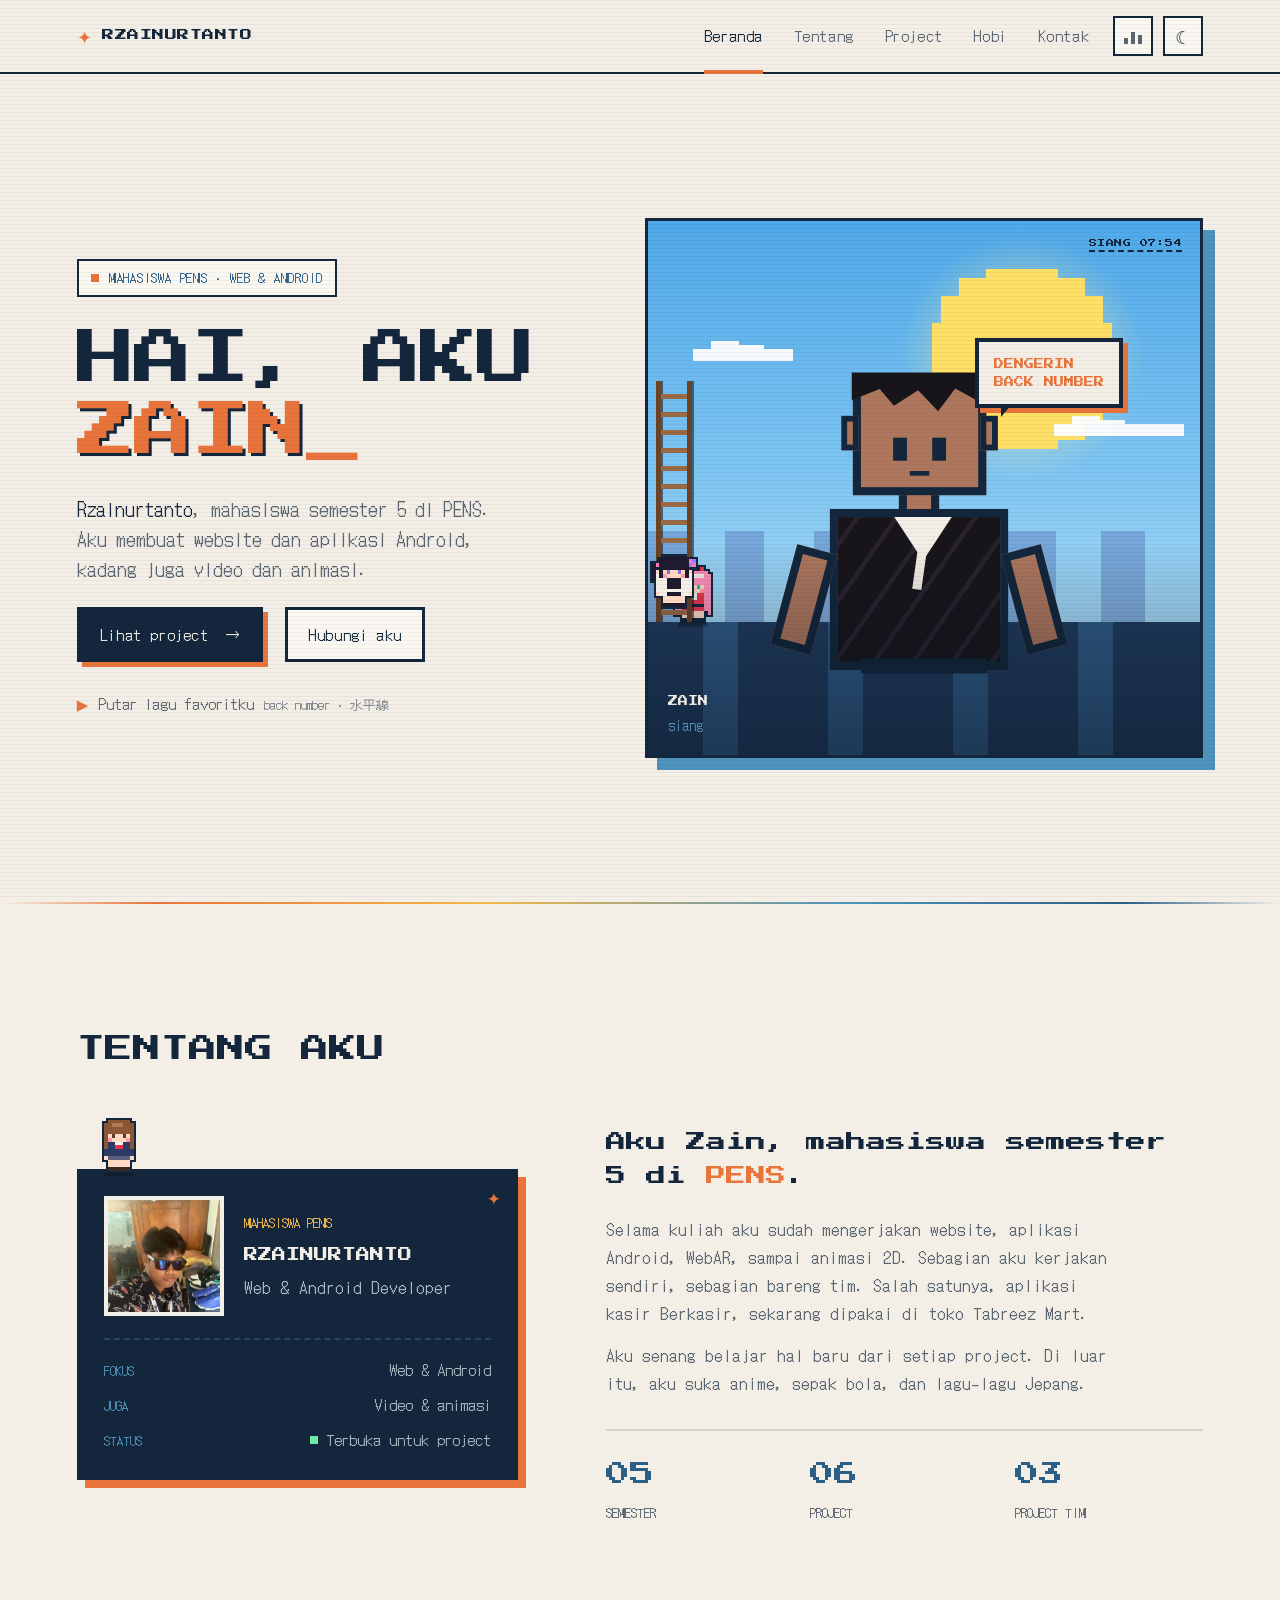
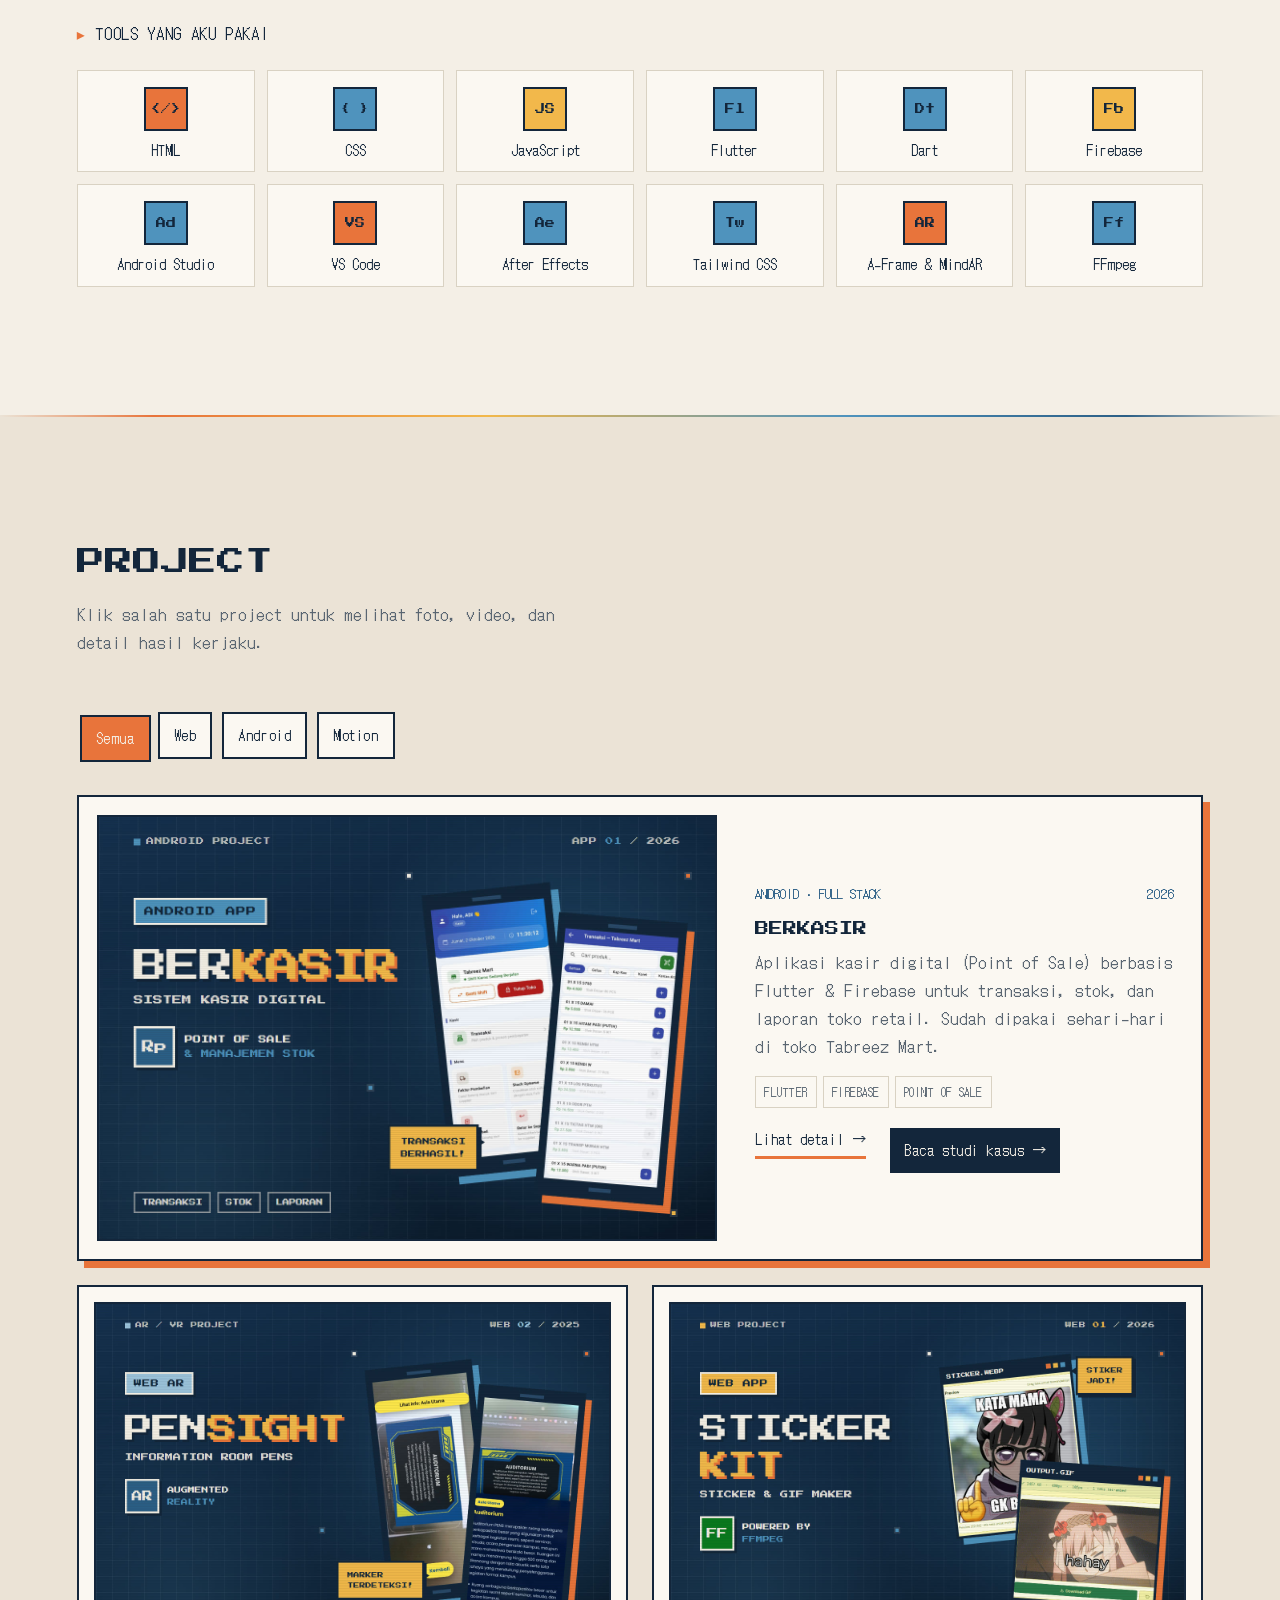
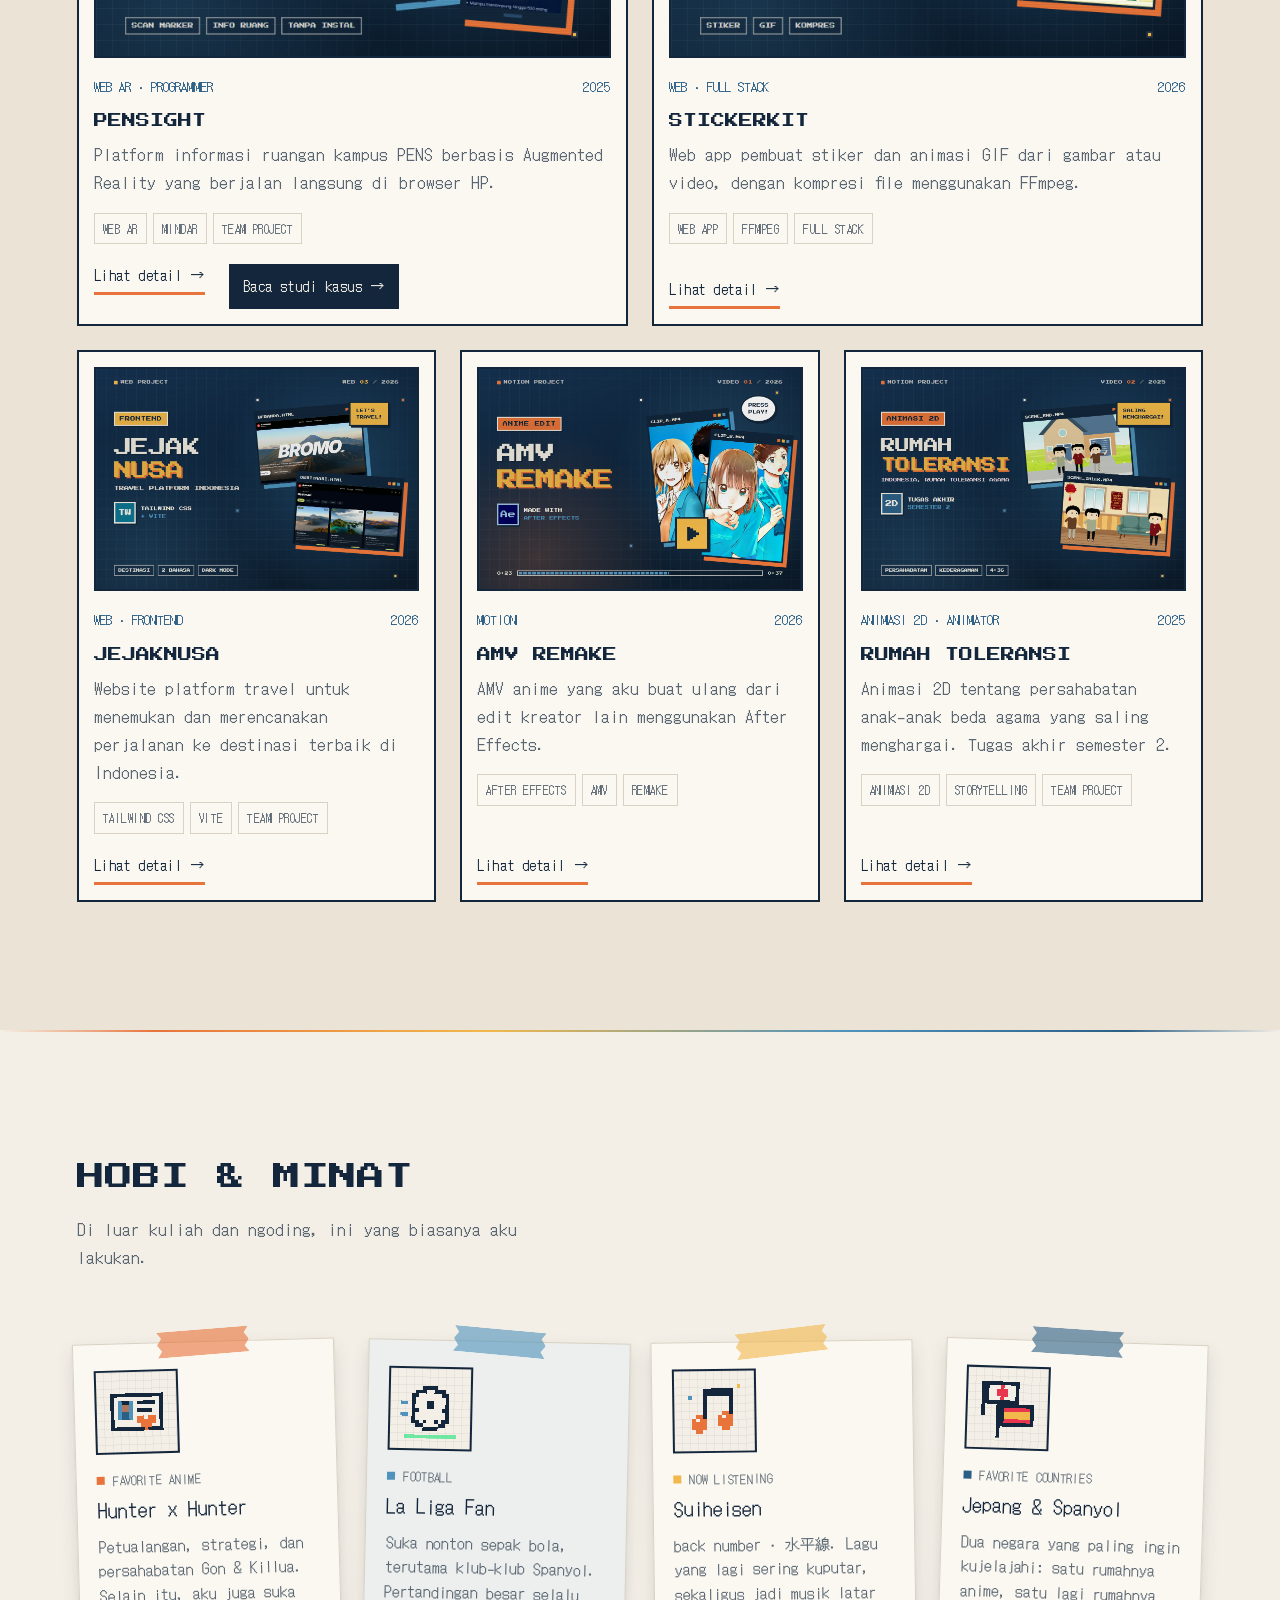
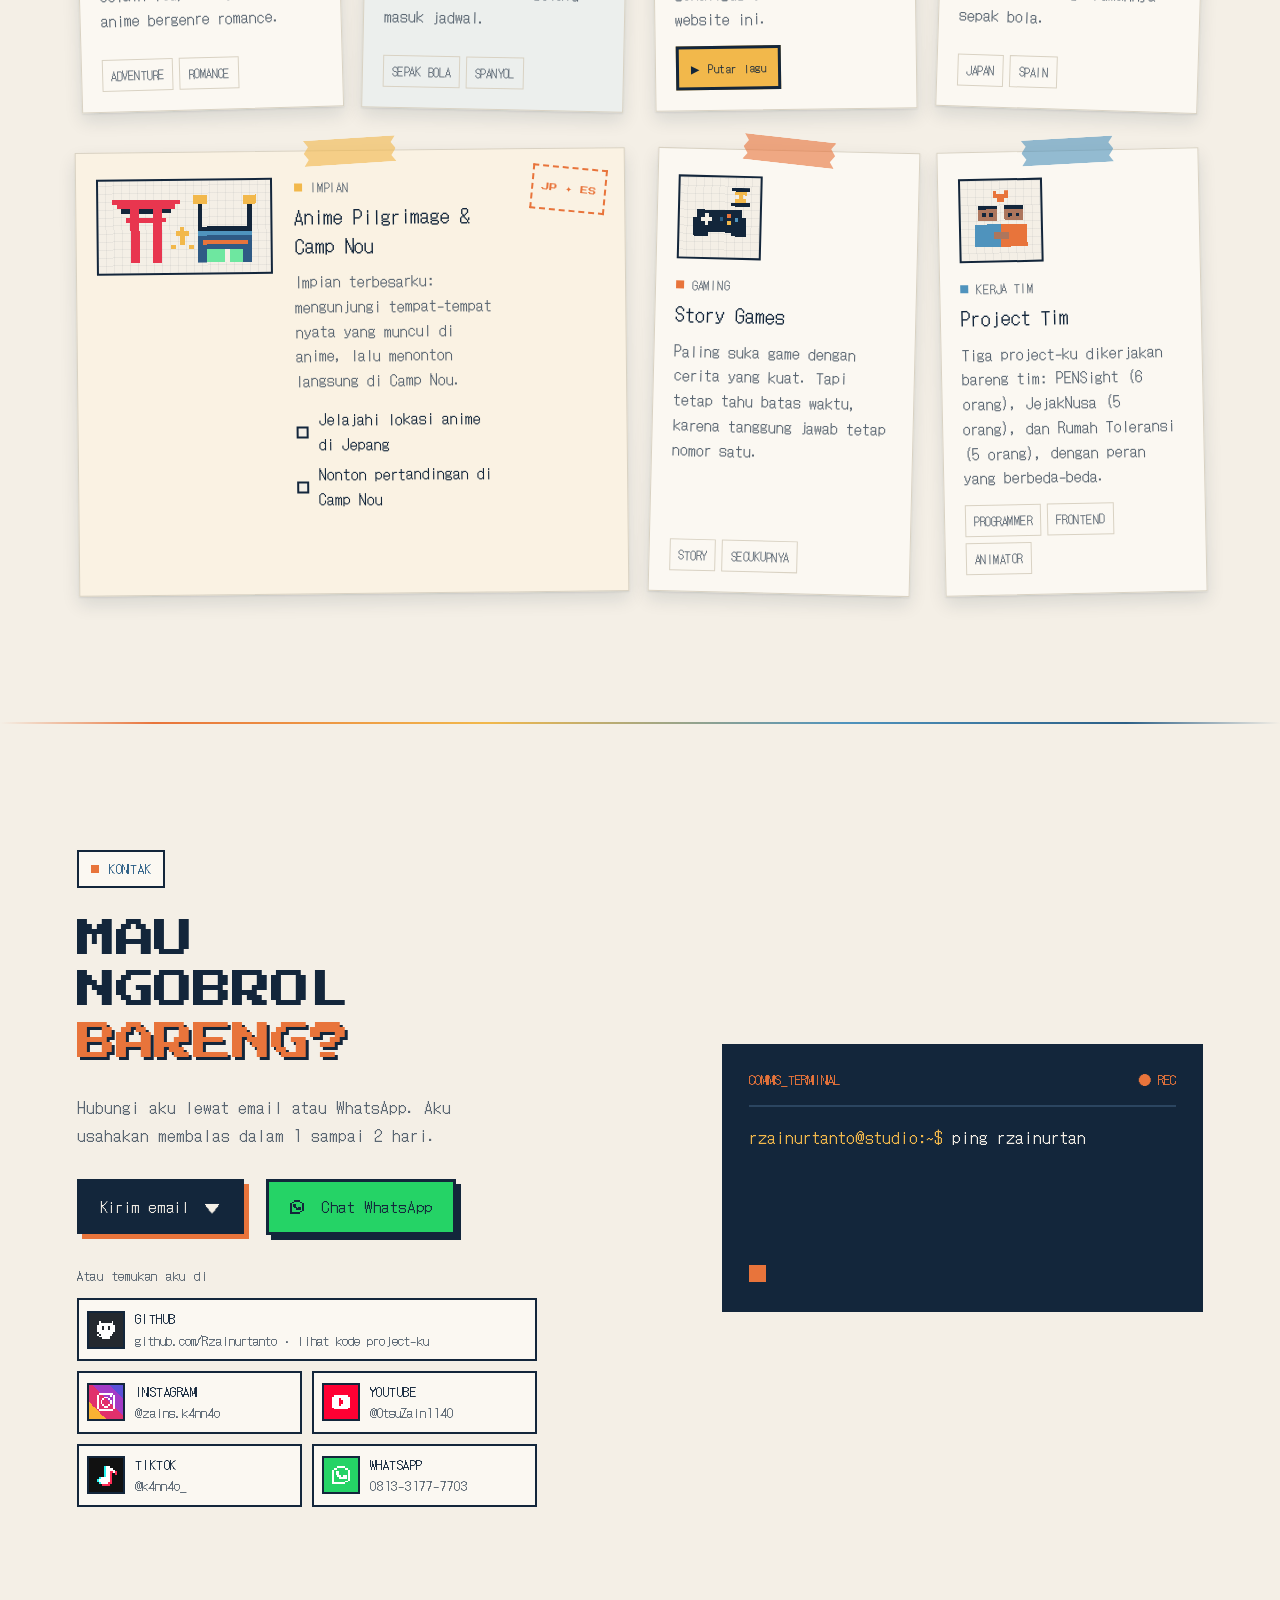
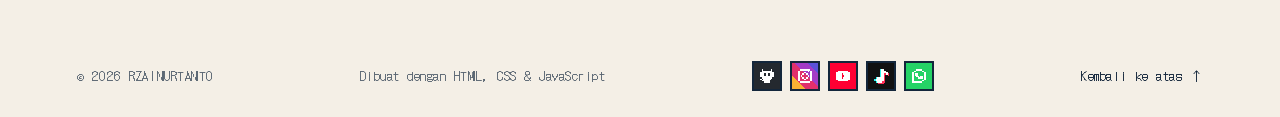
==== commit efc91570: "versi final (harusnya)" ====
--- a/index.html
+++ b/index.html
@@ -17,6 +17,15 @@
     (function () {
       var root = document.documentElement;
       root.classList.replace('no-js', 'js');
+      // Datang dari halaman lain lewat link: tampilkan layar transisi sejak awal (lihat loader.js)
+      try {
+        var arriving = sessionStorage.getItem('page-loader');
+        if (arriving) {
+          sessionStorage.removeItem('page-loader');
+          root.classList.add('is-arriving');
+          root.dataset.loading = arriving;
+        }
+      } catch (e) {}
       // Saat refresh, mulai dari atas (jangan pulihkan posisi scroll terakhir)
       if ('scrollRestoration' in history) history.scrollRestoration = 'manual';
       try {
@@ -106,7 +115,7 @@
           <a class="pixel-button" href="#work">Lihat project <span aria-hidden="true">→</span></a>
           <a class="pixel-button ghost" href="#contact">Hubungi aku</a>
         </div>
-        <button class="hero-music" type="button" data-play-music><span class="play-icon" aria-hidden="true">▶</span> <span class="play-label">Putar lagu favoritku</span> <small>back number · 水平線</small></button>
+        <button class="hero-music" type="button" data-play-music><span class="play-icon" aria-hidden="true">▶</span> <span class="play-label">Putar lagu favoritku</span> <span class="hero-eq" aria-hidden="true"><i></i><i></i><i></i></span> <small>back number · 水平線</small></button>
       </div>
 
       <div class="hero-stage reveal" style="--d: .15s">
@@ -115,13 +124,13 @@
         <div class="hud">
           <button class="hud-time" type="button" title="Klik untuk ganti waktu (pagi, siang, sore, malam)">MALAM 00:00</button>
         </div>
-        <div class="moon"></div>
+        <div class="moon" title="Klik untuk ganti waktu"></div>
         <div class="cloud cloud-one"></div>
         <div class="cloud cloud-two"></div>
         <div class="city city-back"></div>
         <div class="city city-front"></div>
 
-        <div class="character">
+        <div class="character" role="button" tabindex="0" aria-label="Colek Zain" title="Colek aku!">
           <div class="head">
             <div class="hair-front"></div>
             <i class="ear left"></i><i class="ear right"></i>
@@ -843,6 +852,7 @@
     </div>
   </div>
 
+  <script src="loader.js" defer></script>
   <script src="script.js" defer></script>
 </body>
 </html>
--- a/style.css
+++ b/style.css
@@ -30,6 +30,7 @@
   --header-bg: rgba(244, 239, 230,  .88);
   --scanline: rgba(19, 38, 59,  .05);
 
+  --paper-shadow: 0 8px 18px rgba(19, 38, 59, .12), 0 1px 2px rgba(19, 38, 59, .10);
   --horizon: linear-gradient(90deg, transparent, var(--sun) 12%, var(--gold) 38%, var(--sea) 66%, var(--tide) 88%, transparent);
 
   --font-pixel: 'Press Start 2P', 'DotGothic16', ui-monospace, monospace;
@@ -42,6 +43,7 @@
 
 :root[data-theme="dark"] {
   --tide: #7fb3d5;
+  --paper-shadow: 0 10px 22px rgba(0, 0, 0, .45), 0 1px 2px rgba(0, 0, 0, .35);
   --bg: #0e1b2a;
   --bg-alt: #132438;
   --surface: #172b42;
@@ -697,7 +699,14 @@
 /* 7. Sections -------------------------------------------------------------- */
 .section { padding-block: clamp(80px, 10vw, 128px); }
 /* Pemisah bagian: garis cakrawala saat senja (水平線), dari lagu Suiheisen */
-.section, .site-footer { border-top: 2px solid transparent; border-image: var(--horizon) 1; }
+.section, .site-footer { position: relative; }
+.section::before, .site-footer::before {
+  content: ''; position: absolute; top: 0; left: 0; right: 0; height: 2px;
+  background: var(--horizon);
+  transition: transform 1.4s cubic-bezier(.2, .7, .2, 1);
+}
+/* Tergambar dari tengah ke kedua sisi saat bagiannya mulai terlihat */
+.js .section:not(.is-drawn)::before, .js .site-footer:not(.is-drawn)::before { transform: scaleX(0); }
 .section-alt { background: var(--bg-alt); }
 
 .section-head { margin-bottom: clamp(40px, 5vw, 56px); }
@@ -1053,17 +1062,37 @@
 .modal-link[hidden], .modal-link-alt[hidden] { display: none; }
 
 /* 10b. Side quests (hobi & minat) ------------------------------------------ */
-.hobby-grid { display: grid; grid-template-columns: repeat(4, minmax(0, 1fr)); gap: 22px; }
-
+.hobby-grid { display: grid; grid-template-columns: repeat(4, minmax(0, 1fr)); gap: 40px 26px; padding-top: 14px; }
+
+/* Gaya scrapbook: kertas ditempel selotip, sedikit miring */
 .hobby-card {
+  position: relative;
   display: flex; flex-direction: column;
-  padding: 20px;
+  padding: 26px 20px 20px;
   background: var(--surface);
-  border: 1px solid var(--line); border-top: 4px solid var(--accent);
-  box-shadow: none;
-  transition: transform .15s steps(2), box-shadow .15s steps(2);
-}
-.hobby-card:hover { transform: translate(-3px, -3px); box-shadow: none; }
+  border: 1px solid var(--line);
+  box-shadow: var(--paper-shadow);
+  rotate: var(--tilt, 0deg);
+  transition: rotate .25s ease, translate .25s ease;
+}
+.hobby-card:hover { rotate: 0deg; translate: 0 -4px; }
+/* Selotip pixel dengan ujung bergerigi */
+.hobby-card::before {
+  content: ''; position: absolute; top: -13px; left: 50%; z-index: 2;
+  width: 92px; height: 26px;
+  translate: -50% 0; rotate: var(--tape, -3deg);
+  background: color-mix(in srgb, var(--accent) 60%, transparent);
+  clip-path: polygon(0 0, 100% 0, 95% 25%, 100% 50%, 95% 75%, 100% 100%, 0 100%, 5% 75%, 0 50%, 5% 25%);
+}
+.hobby-grid > .hobby-card:nth-child(1) { --tilt: -1.6deg; }
+.hobby-grid > .hobby-card:nth-child(2) { --tilt: 1.2deg; --tape: 4deg; }
+.hobby-grid > .hobby-card:nth-child(3) { --tilt: -0.8deg; --tape: -6deg; }
+.hobby-grid > .hobby-card:nth-child(4) { --tilt: 1.8deg; --tape: 2deg; }
+.hobby-grid > .hobby-card:nth-child(5) { --tilt: -0.6deg; }
+.hobby-grid > .hobby-card:nth-child(6) { --tilt: 1.4deg; --tape: 5deg; }
+.hobby-grid > .hobby-card:nth-child(7) { --tilt: -1.2deg; --tape: -2deg; }
+/* Sebagian kertas sedikit berwarna */
+.hobby-grid > .hobby-card:nth-child(3n + 2) { background: color-mix(in srgb, var(--accent) 9%, var(--surface)); }
 .hobby-card h3 { margin: 6px 0 10px; font-family: var(--font-body); font-size: 19px; line-height: 1.5; }
 .hobby-card p { margin: 0 0 14px; font-size: 15px; color: var(--muted); }
 
@@ -1079,7 +1108,7 @@
 .hobby-card:hover .hobby-art svg { animation: hobby-bounce .4s steps(2); }
 .hobby-kicker { display: flex; align-items: center; gap: 8px; margin: 0; font-family: var(--font-body); font-size: 13px; letter-spacing: .06em; color: var(--muted); }
 .hobby-kicker::before { content: ''; flex: none; width: 8px; height: 8px; background: var(--accent); }
-.hobby-card .hobby-kicker { margin: 0; font-size: 8px; line-height: 1.6; color: var(--muted); }
+.hobby-card .hobby-kicker { margin: 0; font-size: 12px; line-height: 1.6; color: var(--muted); }
 
 .hobby-tags { display: flex; flex-wrap: wrap; gap: 6px; margin: auto 0 0; padding: 0; list-style: none; }
 .hobby-tags li { padding: 5px 8px; font-family: var(--font-body); font-size: 12px; letter-spacing: .04em; color: var(--muted); border: 1px solid var(--line); }
@@ -1098,8 +1127,15 @@
 .hobby-play span { font-family: var(--font-body); font-size: 11px; }
 .hobby-play:hover { transform: translate(1px, 1px); box-shadow: none; }
 
-/* Kartu "main quest" yang lebar */
-.hobby-card-wide { grid-column: span 2; flex-direction: row; align-items: flex-start; gap: 22px; }
+/* Kartu impian yang lebar: gaya kartu pos dengan perangko */
+.hobby-card-wide { grid-column: span 2; flex-direction: row; align-items: flex-start; gap: 22px; padding-right: 124px; }
+.hobby-card-wide::after {
+  content: 'JP ✦ ES'; position: absolute; top: 18px; right: 18px;
+  padding: 14px 8px;
+  font-family: var(--font-pixel); font-size: 8px; color: var(--sun);
+  border: 2px dashed var(--sun);
+  rotate: 6deg;
+}
 .hobby-art-wide { flex: none; width: 176px; height: 96px; margin: 0; }
 .hobby-body { display: flex; flex-direction: column; min-width: 0; }
 .quest-log { display: grid; gap: 6px; margin: 0 0 14px; padding: 0; list-style: none; font-size: 15px; }
@@ -1286,6 +1322,46 @@
     transition-delay: 0s !important;
   }
 }
+
+
+/* Interaksi kecil -------------------------------------------------------- */
+/* Colek Zain: lompat kecil + balon dialog */
+.character { cursor: pointer; }
+.character:focus-visible { outline: 3px dashed var(--gold); outline-offset: 10px; }
+.character.is-poked { animation: character-float 3.8s ease-in-out infinite, poke-hop .55s steps(5); }
+@keyframes poke-hop { 0%, 100% { translate: 0 0; } 30% { translate: 0 -26px; } 60% { translate: 0 -6px; } 80% { translate: 0 -12px; } }
+
+/* Teman kecil: lompat + hati pixel */
+.buddy { pointer-events: auto; cursor: pointer; }
+.buddy.is-hopping svg { animation: buddy-hop .45s steps(4); }
+@keyframes buddy-hop { 50% { translate: 0 -14px; } }
+.pixel-heart {
+  position: absolute; top: -10px; left: 50%; z-index: 6;
+  width: 2px; height: 2px; margin-left: -7px;
+  box-shadow: 2px 0px var(--sun), 4px 0px var(--sun), 8px 0px var(--sun), 10px 0px var(--sun), 0px 2px var(--sun), 2px 2px var(--sun), 4px 2px var(--sun), 6px 2px var(--sun), 8px 2px var(--sun), 10px 2px var(--sun), 12px 2px var(--sun), 0px 4px var(--sun), 2px 4px var(--sun), 4px 4px var(--sun), 6px 4px var(--sun), 8px 4px var(--sun), 10px 4px var(--sun), 12px 4px var(--sun), 2px 6px var(--sun), 4px 6px var(--sun), 6px 6px var(--sun), 8px 6px var(--sun), 10px 6px var(--sun), 4px 8px var(--sun), 6px 8px var(--sun), 8px 8px var(--sun), 6px 10px var(--sun);
+  pointer-events: none;
+  animation: heart-up 1s steps(6) forwards;
+}
+@keyframes heart-up { from { opacity: 1; translate: 0 0; } to { opacity: 0; translate: 0 -30px; } }
+
+/* Klik matahari / bulan untuk ganti waktu */
+.moon { cursor: pointer; }
+.moon:hover { filter: brightness(1.08); }
+
+/* Equalizer kecil di tombol putar lagu */
+.hero-eq { display: none; align-items: flex-end; gap: 2px; height: 12px; }
+.hero-eq i { display: block; width: 3px; height: 5px; background: var(--sun); animation: eq-small .5s steps(3) infinite alternate; }
+.hero-eq i:nth-child(2) { animation-delay: -.2s; }
+.hero-eq i:nth-child(3) { animation-delay: -.35s; }
+.hero-music.is-playing .hero-eq { display: inline-flex; }
+@keyframes eq-small { from { height: 3px; } to { height: 12px; } }
+
+/* Ganti tema: malam turun dari atas, pagi naik dari bawah (bertahap ala pixel) */
+::view-transition-old(root), ::view-transition-new(root) { animation: none; mix-blend-mode: normal; }
+:root[data-theme-shift="to-dark"]::view-transition-new(root) { animation: dusk-fall .7s steps(10) both; }
+:root[data-theme-shift="to-light"]::view-transition-new(root) { animation: dawn-rise .7s steps(10) both; }
+@keyframes dusk-fall { from { clip-path: inset(0 0 100% 0); } to { clip-path: inset(0); } }
+@keyframes dawn-rise { from { clip-path: inset(100% 0 0 0); } to { clip-path: inset(0); } }
 
 /* 14. Responsive ----------------------------------------------------------- */
 @media (max-width: 960px) {
@@ -1323,7 +1399,7 @@
 @media (max-width: 640px) {
   .hobby-grid { grid-template-columns: 1fr; }
   /* Kartu hobi ringkas: ilustrasi di kiri, teks di kanan */
-  .hobby-grid { gap: 16px; }
+  .hobby-grid { gap: 30px; }
   .hobby-card:not(.hobby-card-wide) { display: grid; grid-template-columns: 64px minmax(0, 1fr); column-gap: 14px; align-items: start; padding: 16px; }
   .hobby-card:not(.hobby-card-wide) .hobby-art { grid-row: 1 / span 5; width: 64px; height: 64px; margin: 0; padding: 6px; }
   .hobby-card:not(.hobby-card-wide) > :not(.hobby-art) { grid-column: 2; }
@@ -1331,8 +1407,12 @@
   .hobby-card p { margin-bottom: 10px; font-size: 14px; }
   .hobby-tags, .hobby-play { margin-top: 0; }
   .hobby-card:not(.hobby-card-wide) .hobby-play { justify-self: start; }
-  .hobby-card-wide { grid-column: auto; flex-direction: column; }
-  .hobby-art-wide { width: 100%; max-width: 260px; height: auto; aspect-ratio: 2 / 1; }
+  .hobby-card-wide { grid-column: auto; flex-direction: column; padding-right: 20px; }
+  .hobby-card-wide::after { top: 22px; padding: 10px 6px; }
+  .hobby-grid > .hobby-card { --tilt: 0deg; }
+  .hobby-grid > .hobby-card:nth-child(odd) { --tilt: -0.6deg; }
+  .hobby-grid > .hobby-card:nth-child(even) { --tilt: 0.6deg; }
+  .hobby-art-wide { width: 100%; max-width: min(260px, calc(100% - 92px)); height: auto; aspect-ratio: 2 / 1; }
   .music-panel { position: fixed; top: calc(var(--header-h) + 10px); left: 16px; right: 16px; width: auto; }
   .now-playing { left: 12px; bottom: 12px; }
   body { font-size: 16px; }
@@ -1367,3 +1447,39 @@
   .eyebrow { font-size: 12px; }
   .character { --scale: .72; }
 }
+
+/* 15. Transisi antarhalaman ------------------------------------------------- */
+/* Matahari pixel tenggelam ke cakrawala saat pindah halaman (diatur loader.js) */
+html::before, html::after {
+  content: ''; position: fixed; z-index: 10000;
+  opacity: 0; visibility: hidden; pointer-events: none;
+  transition: opacity .25s steps(4), visibility 0s .25s;
+}
+html::before {
+  inset: 0;
+  background: url("data:image/svg+xml,%3Csvg xmlns='http://www.w3.org/2000/svg' viewBox='0 0 8 8' shape-rendering='crispEdges'%3E%3Cpath fill='%23e8743b' d='M2 0h4v1h1v1h1v4h-1v1h-1v1h-4v-1h-1v-1h-1v-4h1v-1h1z'/%3E%3C/svg%3E") no-repeat 50% calc(52vh - 64px) / 64px 64px, var(--bg);
+}
+/* Laut: menutupi bagian matahari yang sudah tenggelam, lengkap dengan pantulan */
+html::after {
+  content: 'MENUJU ' attr(data-loading);
+  left: 0; right: 0; top: 52vh; bottom: 0; z-index: 10001;
+  padding-top: 70px; text-align: center;
+  font-family: var(--font-pixel); font-size: 10px; letter-spacing: .08em; color: var(--muted);
+  background:
+    linear-gradient(color-mix(in srgb, var(--sun) 70%, transparent) 0 0) 50% 14px / 46px 2px no-repeat,
+    linear-gradient(color-mix(in srgb, var(--sun) 45%, transparent) 0 0) 50% 24px / 28px 2px no-repeat,
+    linear-gradient(color-mix(in srgb, var(--sun) 25%, transparent) 0 0) 50% 34px / 12px 2px no-repeat,
+    var(--horizon) 0 0 / 100% 2px no-repeat,
+    var(--bg);
+}
+html.is-leaving::before, html.is-leaving::after,
+html.is-arriving::before, html.is-arriving::after {
+  opacity: 1; visibility: visible; pointer-events: auto;
+  transition: opacity .25s steps(4);
+}
+html.is-leaving::before, html.is-arriving::before { animation: sun-sink .9s steps(6) infinite alternate; }
+html.is-arriving.is-arrived::before, html.is-arriving.is-arrived::after { opacity: 0; transition: opacity .35s steps(5); }
+@keyframes sun-sink {
+  from { background-position: 50% calc(52vh - 64px), 0 0; }
+  to { background-position: 50% calc(52vh - 20px), 0 0; }
+}
